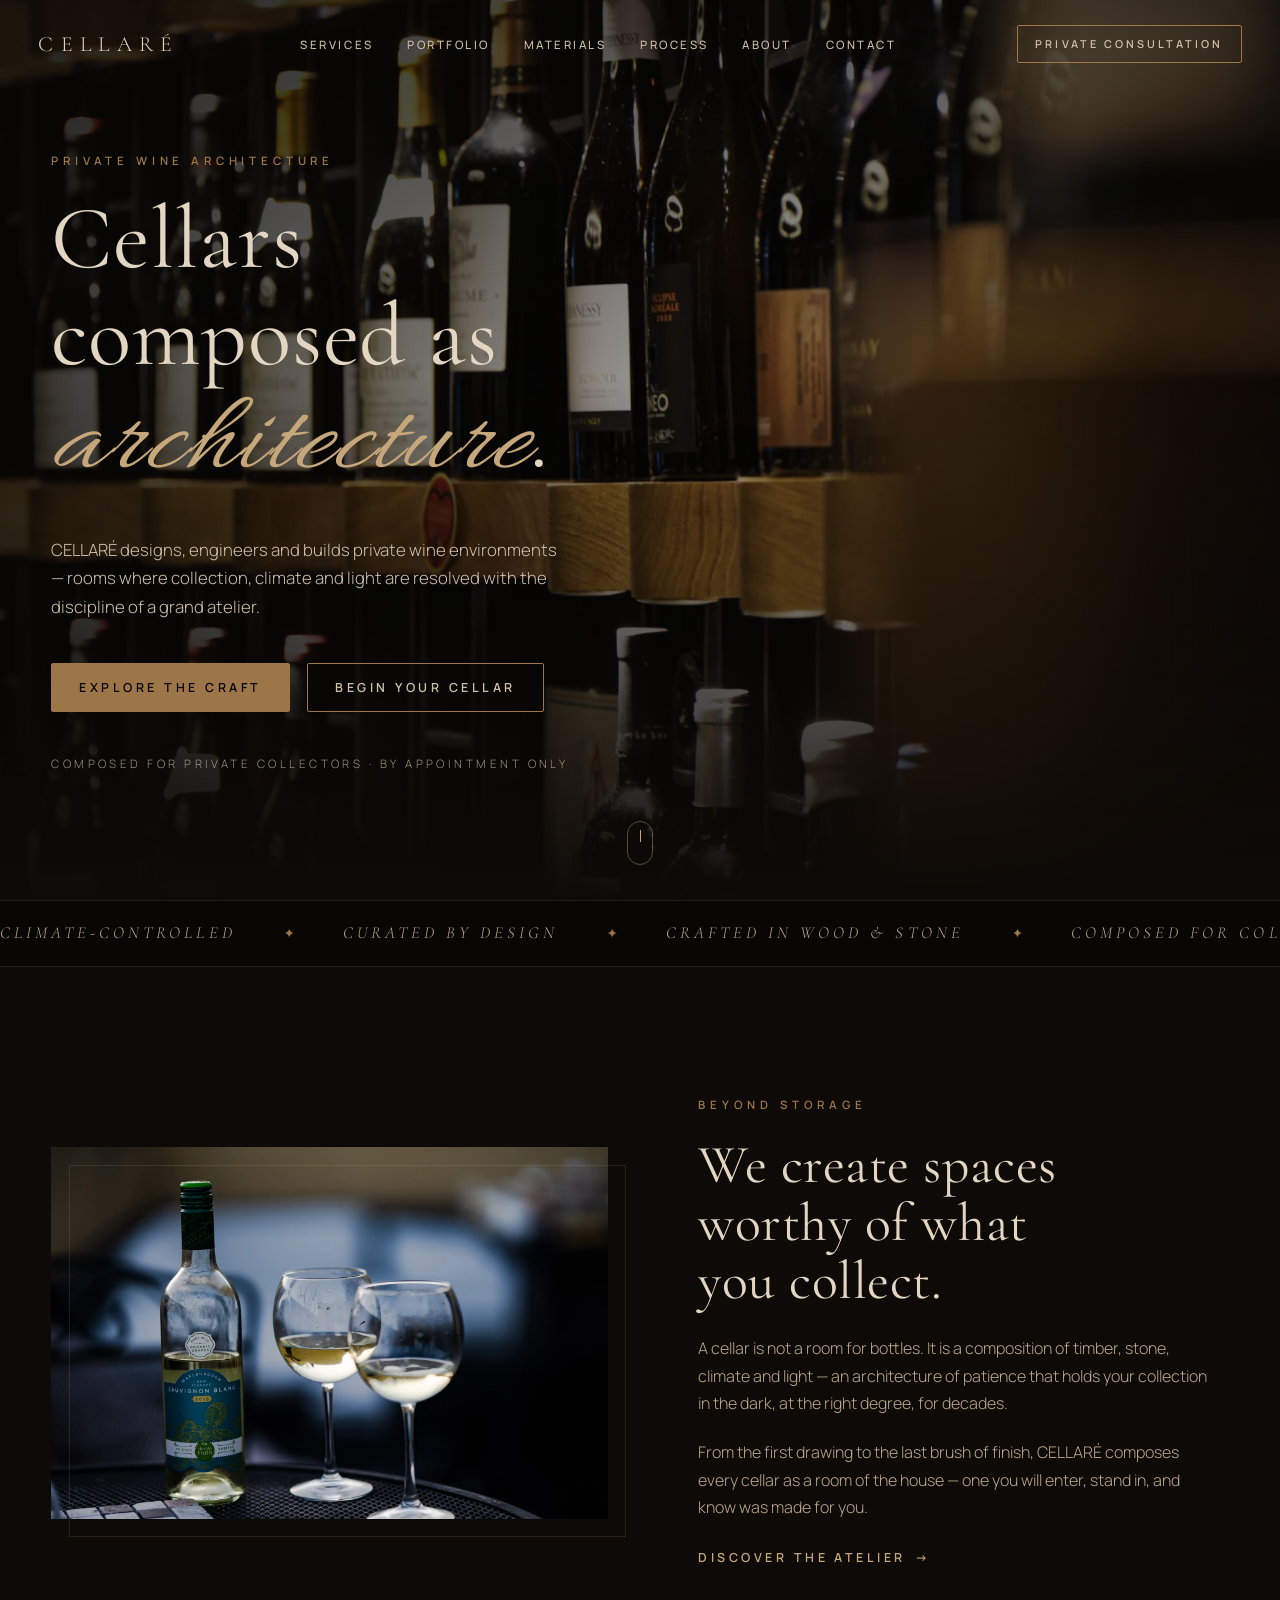
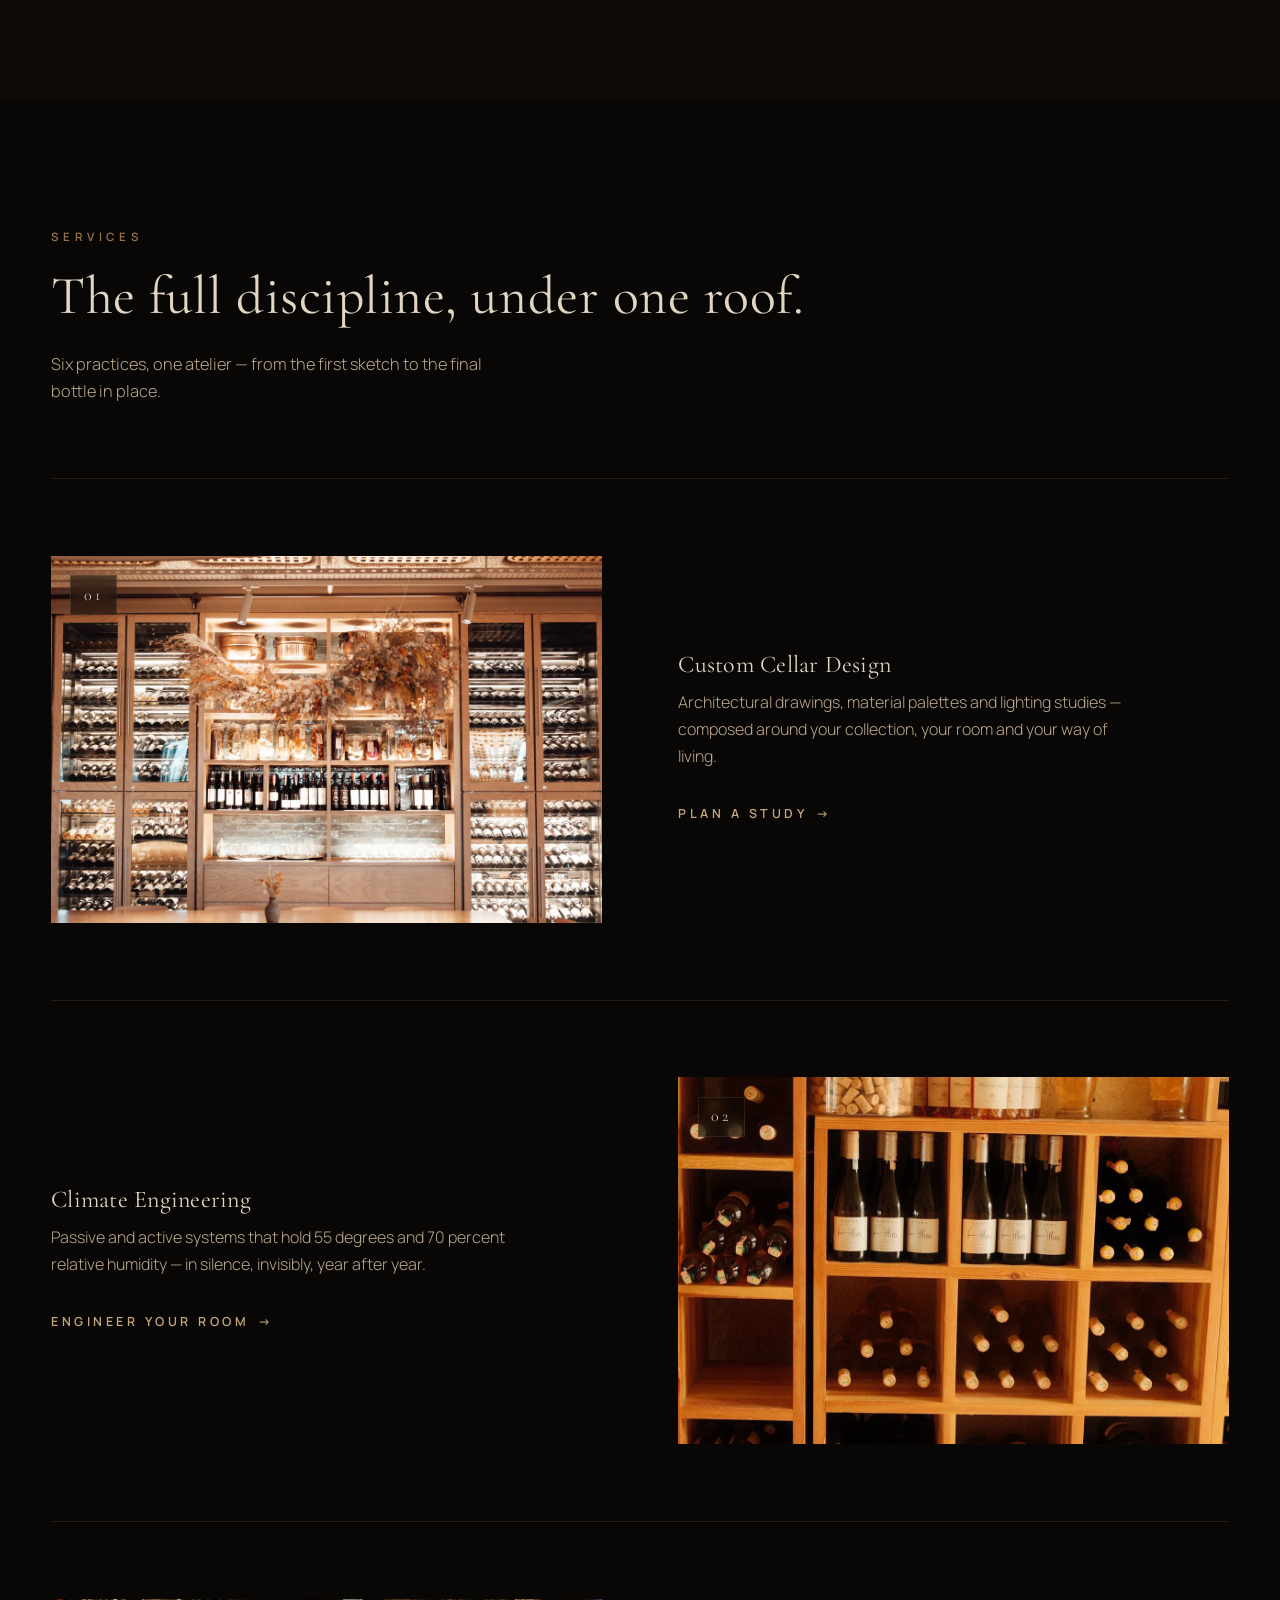
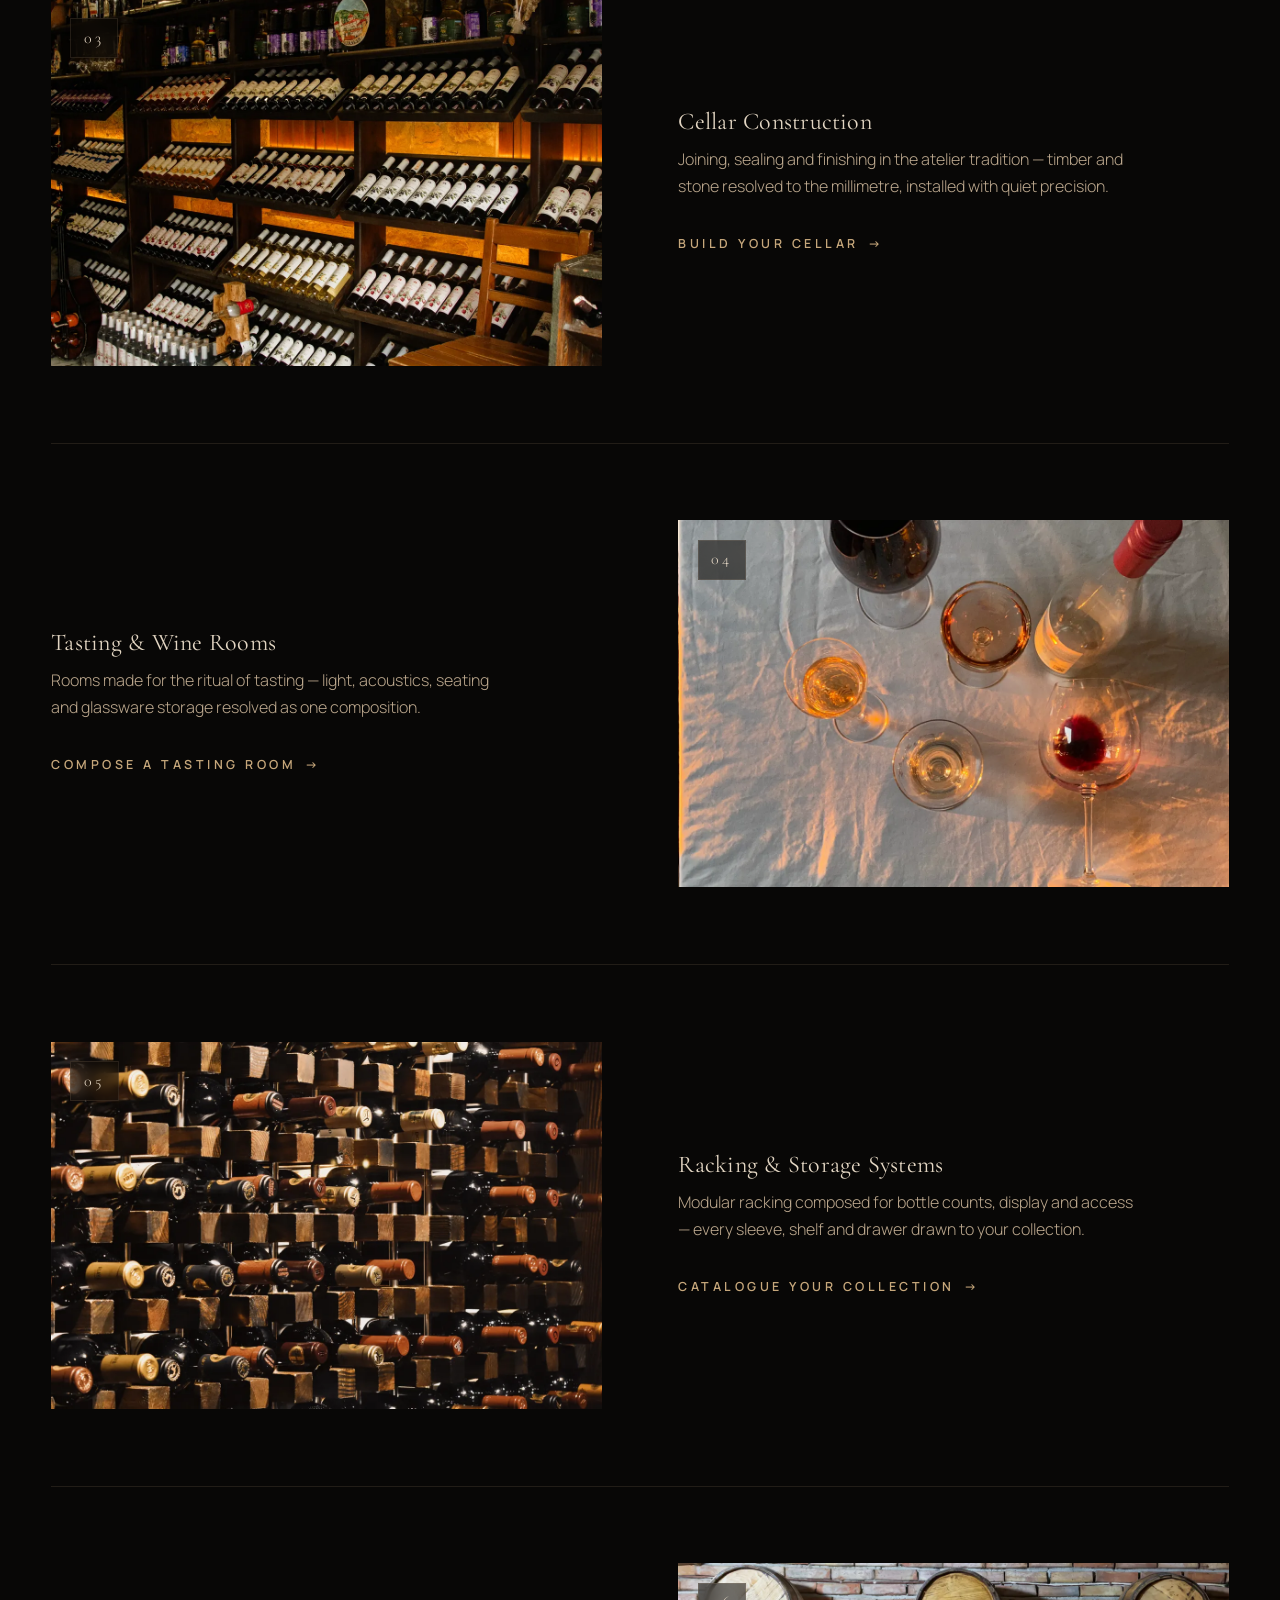
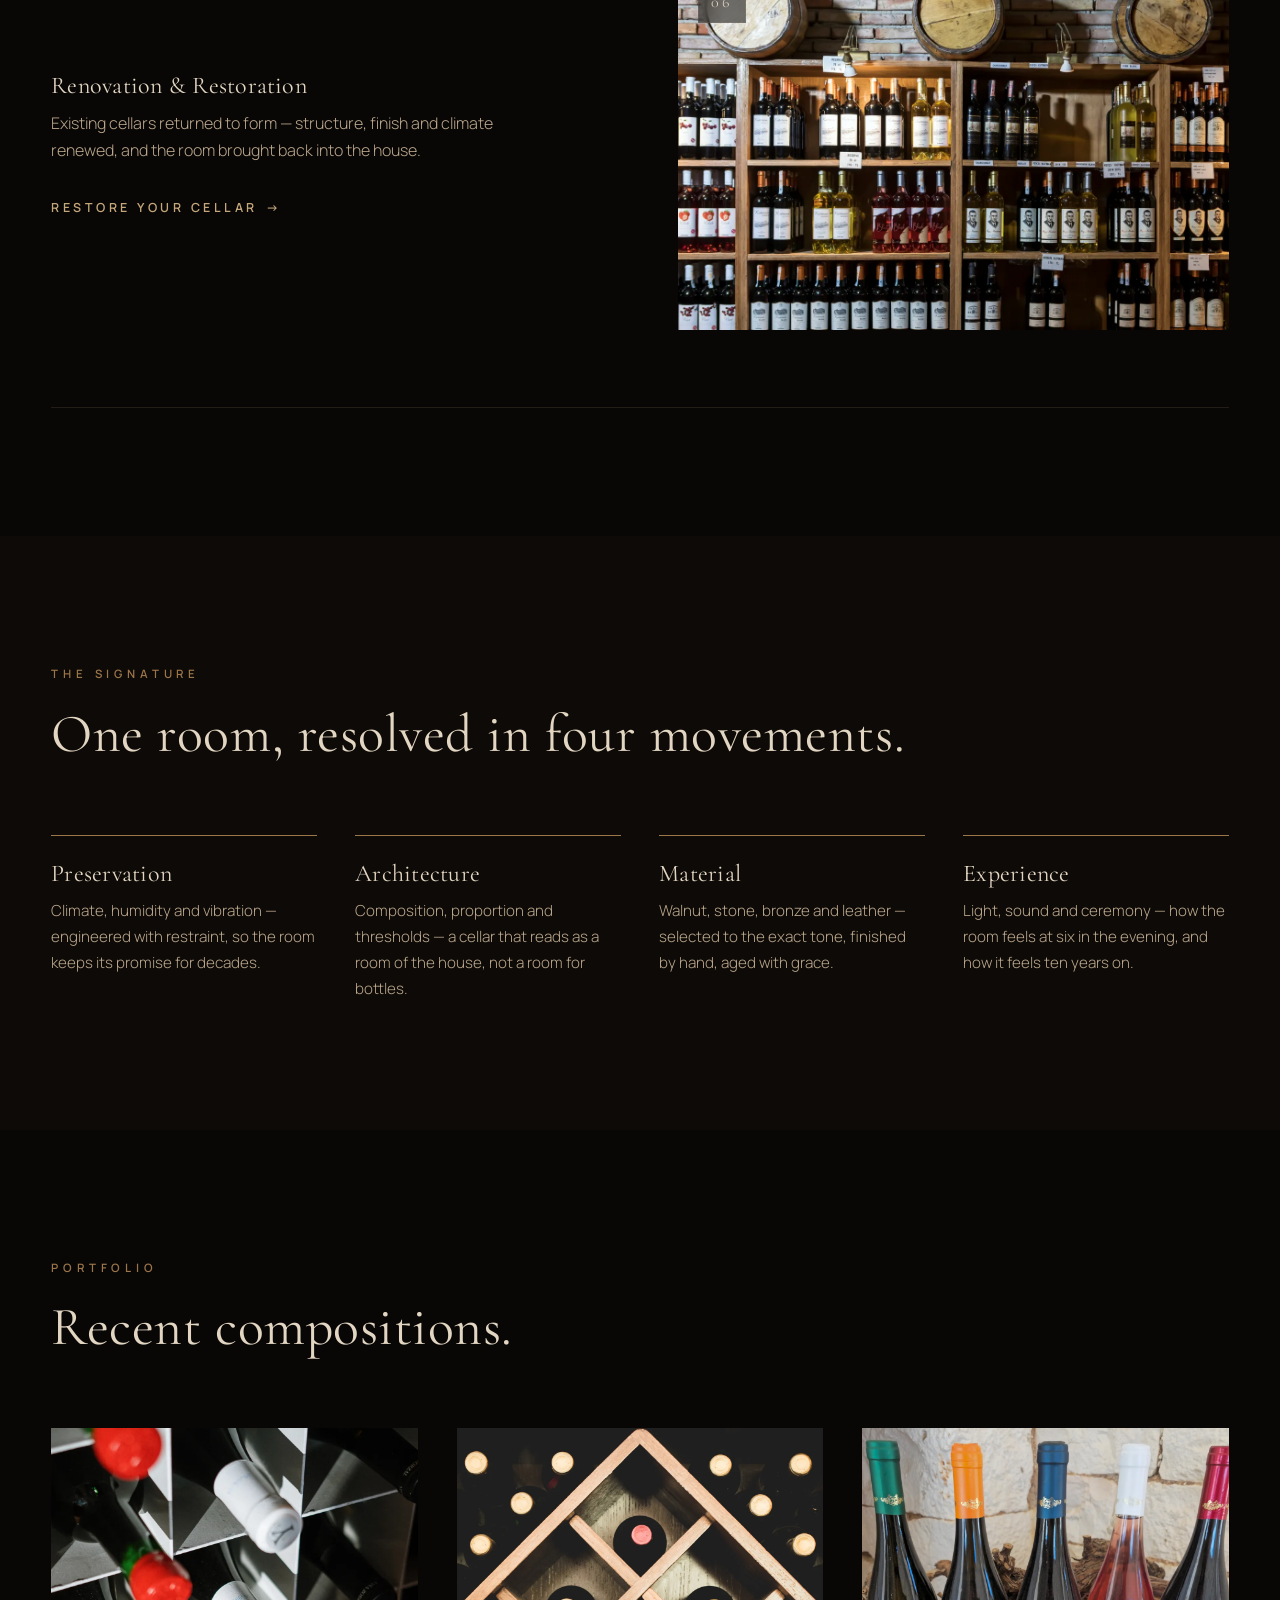
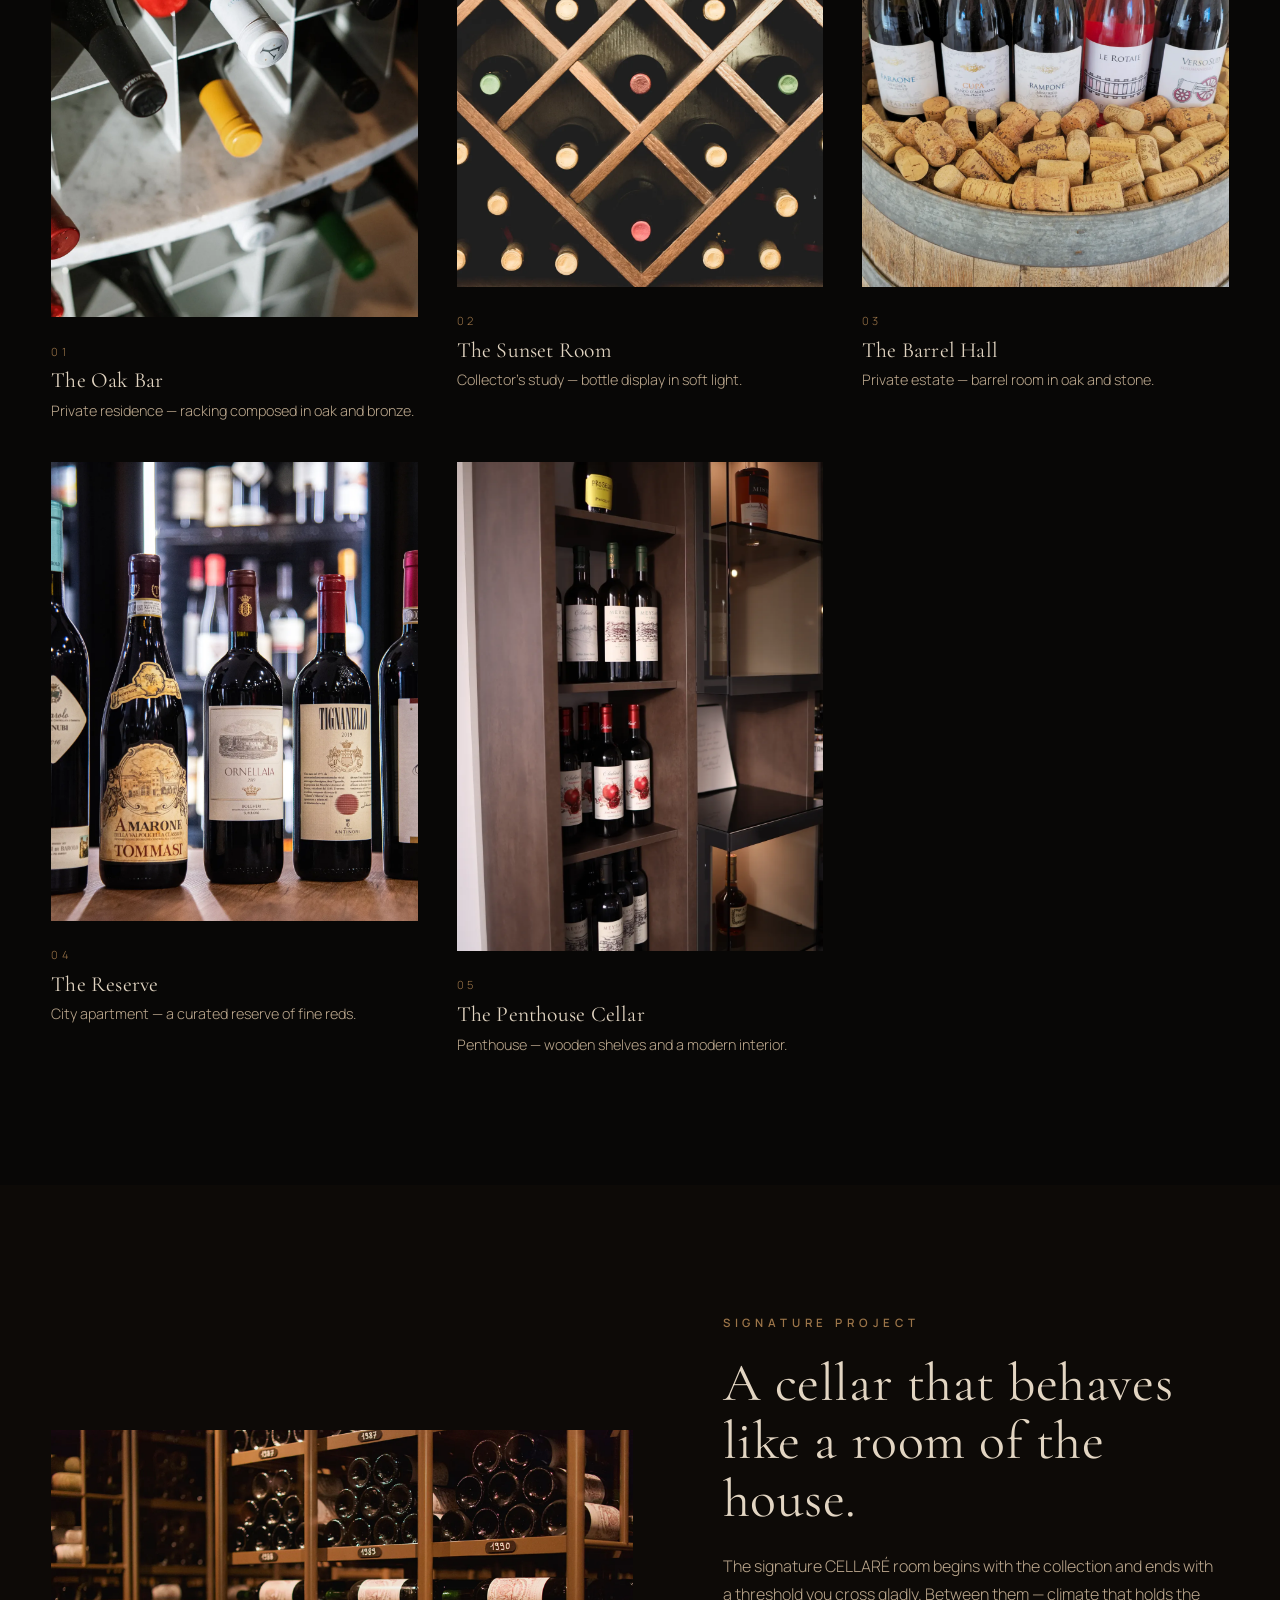
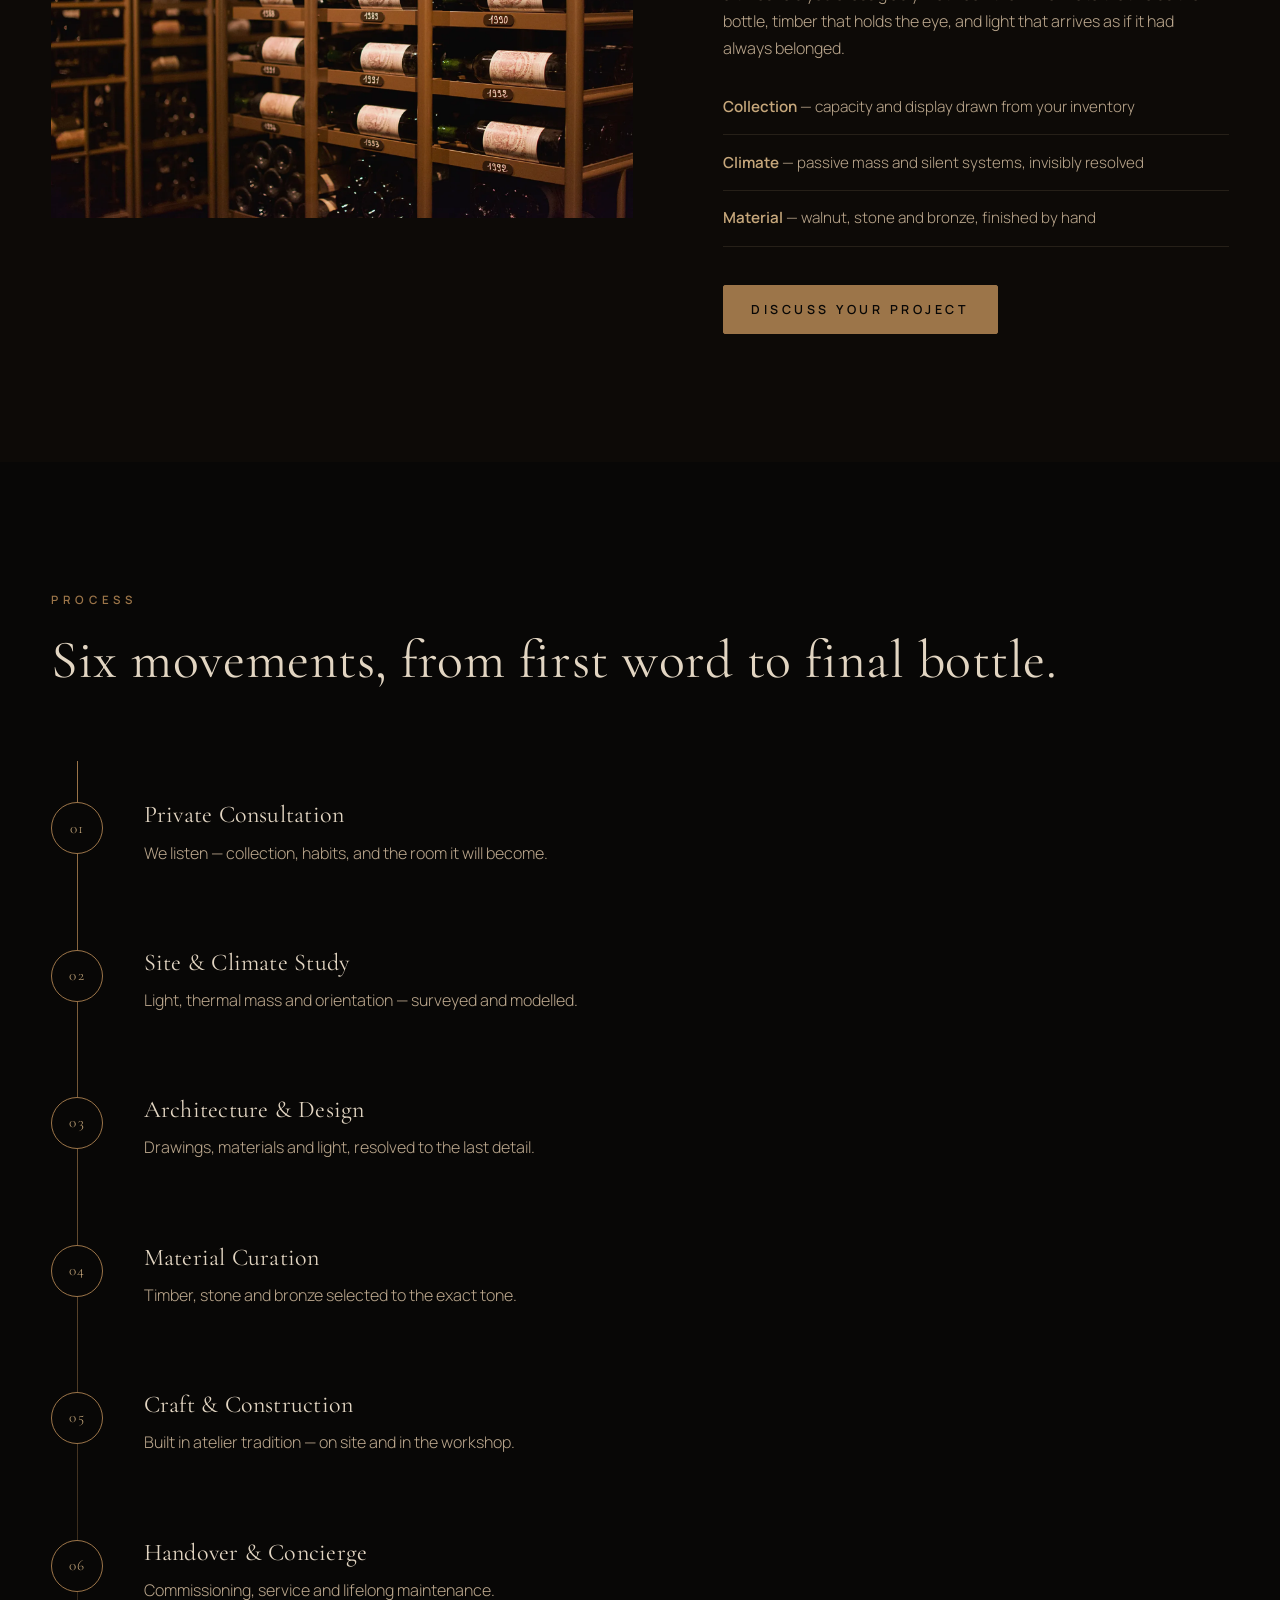
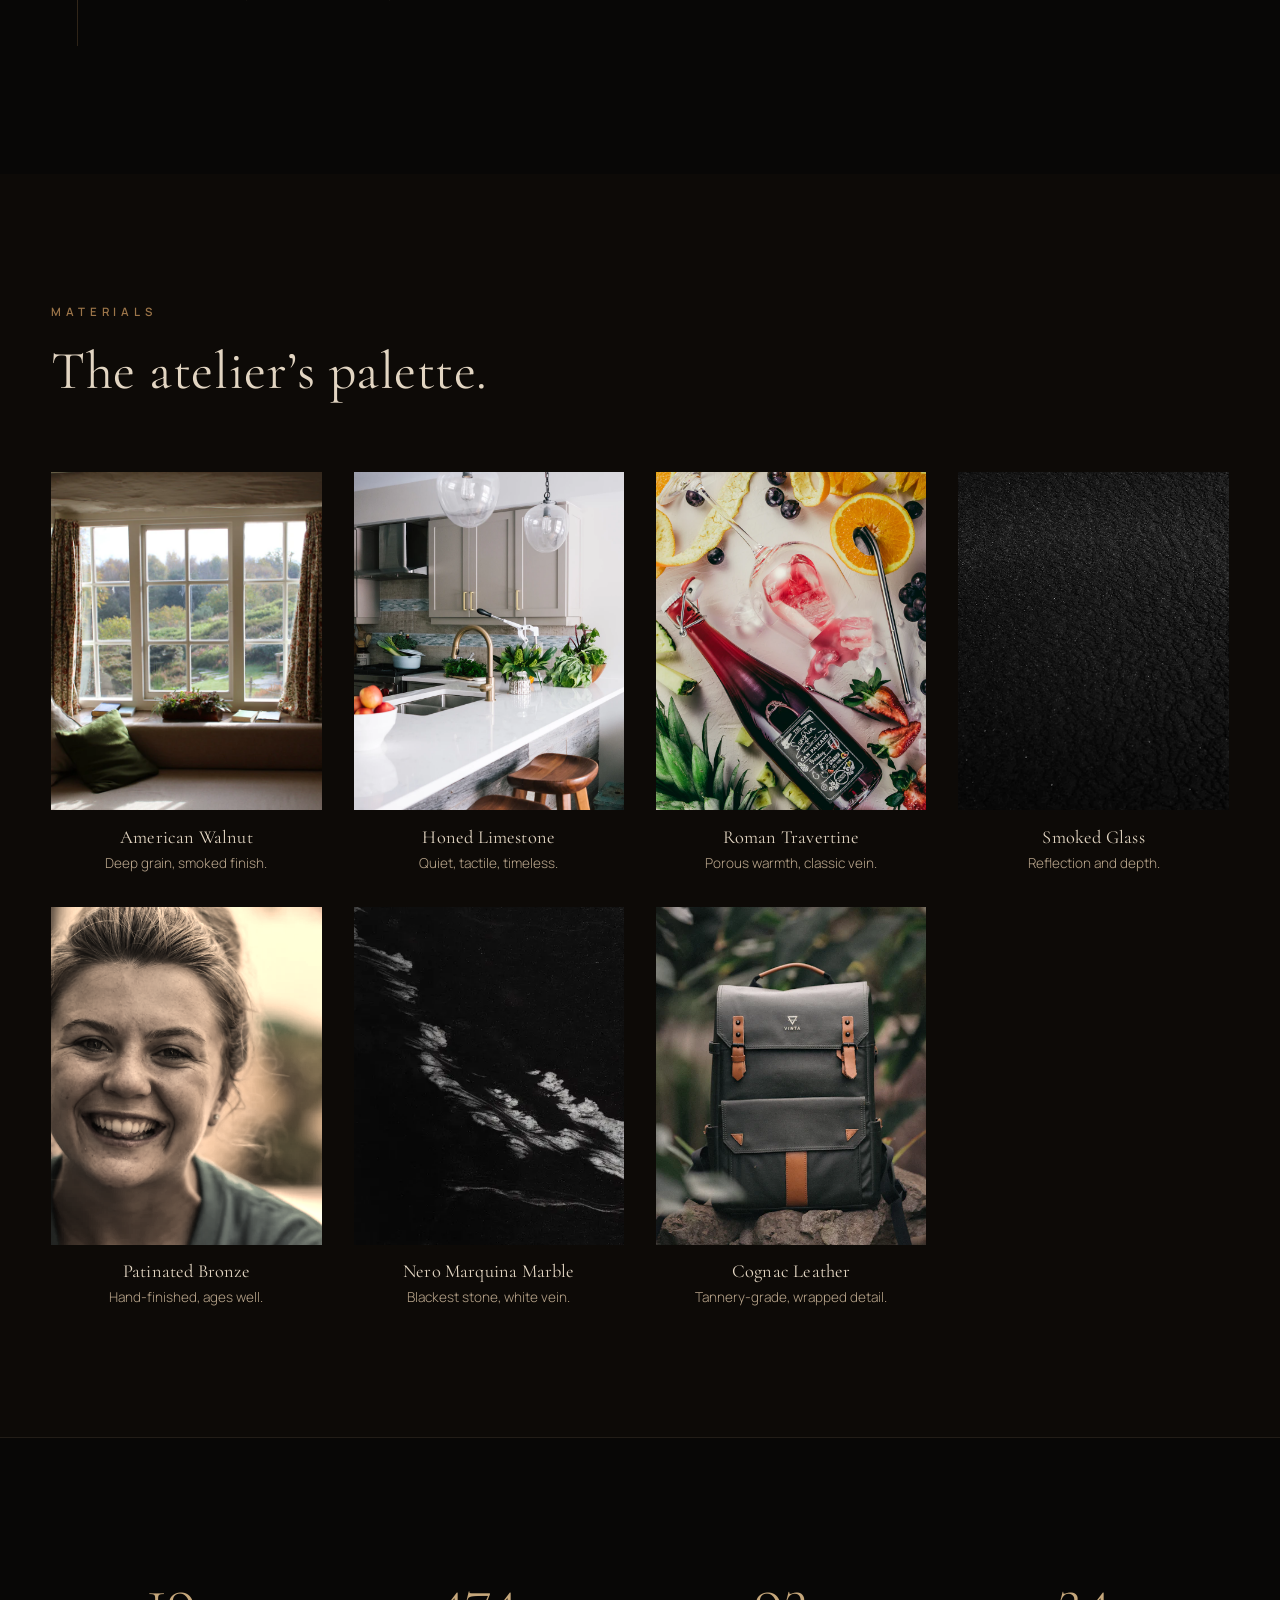
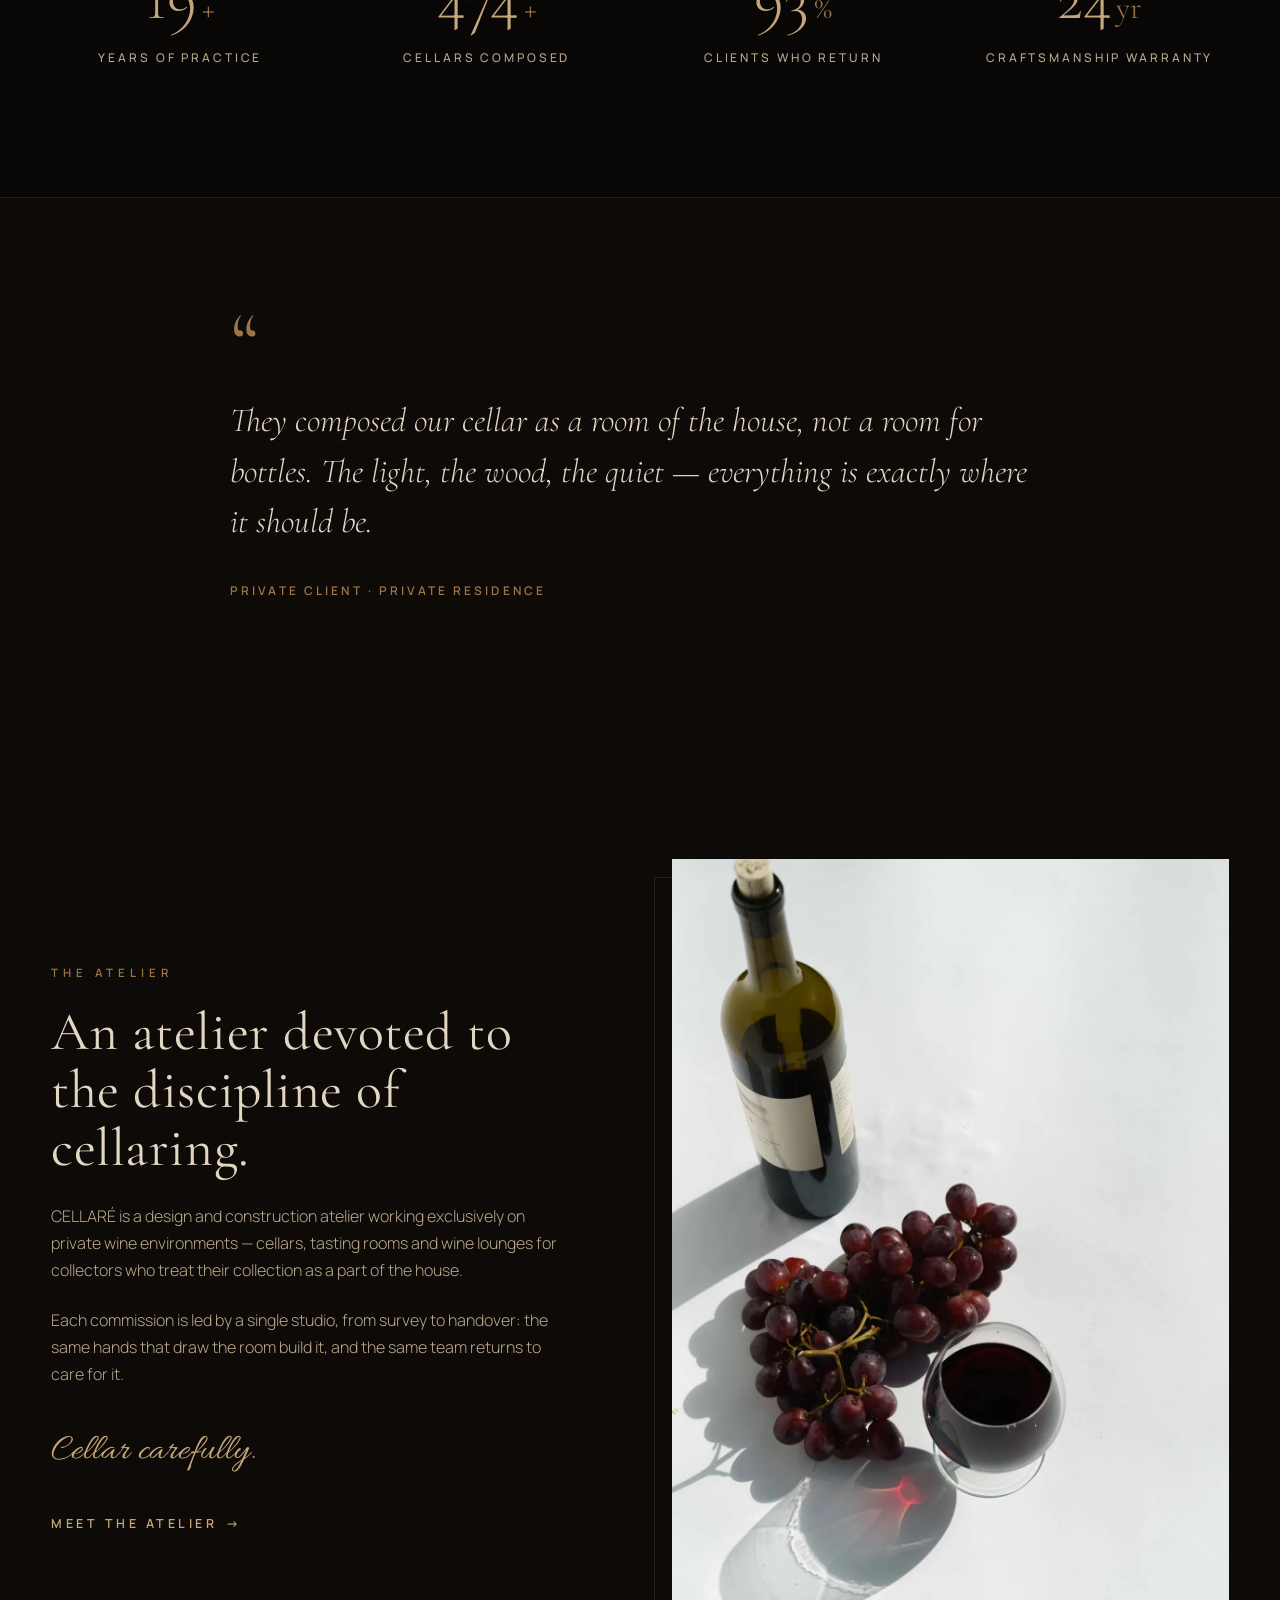
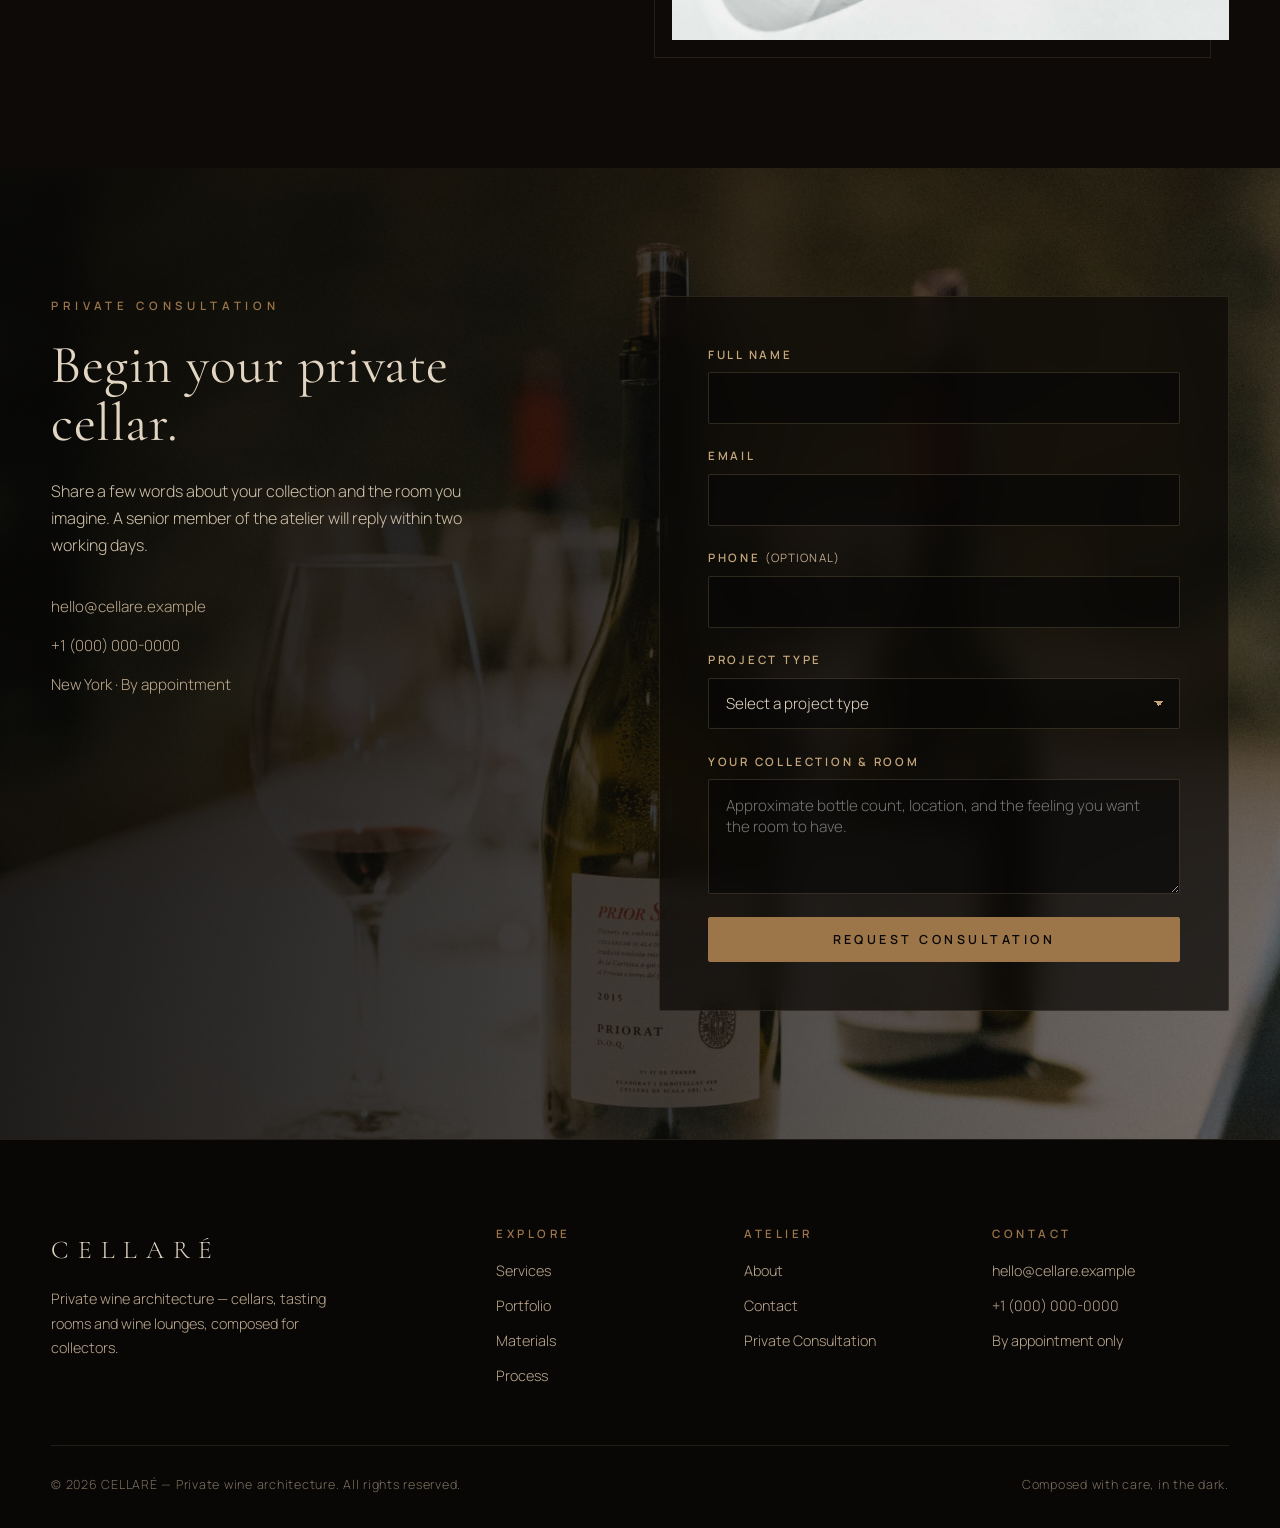
==== index.html @ 288fbaf0 "Replace imagery with red wine themed photos - glasses, bottles, cellars, wooden racks" ====
<!DOCTYPE html>
<html lang="en">
<head>
  <meta charset="UTF-8">
  <meta name="viewport" content="width=device-width, initial-scale=1.0">
  <title>CELLARÉ — Private Wine Cellar Architecture</title>
  <meta name="description" content="CELLARÉ designs, engineers and builds private wine cellars, tasting rooms and wine lounges — rooms composed with the discipline of a grand atelier.">
  <meta name="robots" content="index, follow">
  <meta name="theme-color" content="#0D0A07">
  <link rel="icon" type="image/svg+xml" href="assets/img/favicon.svg">
  <link rel="canonical" href="https://cellare.example/">

  <meta property="og:type" content="website">
  <meta property="og:site_name" content="CELLARÉ">
  <meta property="og:title" content="CELLARÉ — Private Wine Cellar Architecture">
  <meta property="og:description" content="Private wine cellars, tasting rooms and wine lounges — composed with the discipline of a grand atelier.">
  <meta property="og:url" content="https://cellare.example/">
  <meta property="og:image" content="https://cellare.example/assets/img/hero.webp">
  <meta property="og:image:width" content="1920">
  <meta property="og:image:height" content="1080">
  <meta name="twitter:card" content="summary_large_image">

  <link rel="preconnect" href="https://fonts.googleapis.com">
  <link rel="preconnect" href="https://fonts.gstatic.com" crossorigin>
  <link rel="preload" as="image" href="assets/img/hero.webp" fetchpriority="high">
  <link href="https://fonts.googleapis.com/css2?family=Cormorant+Garamond:ital,wght@0,300;0,400;0,500;0,600;1,300;1,400;1,500&family=Allura&family=Manrope:wght@300;400;500;600;700&display=swap" rel="stylesheet">
  <link rel="stylesheet" href="css/styles.css">

  <script type="application/ld+json">
  {
    "@context": "https://schema.org",
    "@type": "Organization",
    "name": "CELLARÉ",
    "description": "Private wine cellar architecture and construction atelier.",
    "url": "https://cellare.example/",
    "email": "hello@cellare.example",
    "telephone": "+1 (000) 000-0000",
    "address": {
      "@type": "PostalAddress",
      "addressLocality": "New York",
      "addressCountry": "US"
    }
  }
  </script>
</head>
<body>

  <header class="site-header" id="top">
    <nav class="nav" aria-label="Primary">
      <div class="nav__inner">
        <a class="nav__brand" href="#top" aria-label="CELLARÉ — home">
          <span class="nav__brand-mark">CELLARÉ</span>
        </a>
        <ul class="nav__links">
          <li><a href="#services">Services</a></li>
          <li><a href="#portfolio">Portfolio</a></li>
          <li><a href="#materials">Materials</a></li>
          <li><a href="#process">Process</a></li>
          <li><a href="#about">About</a></li>
          <li><a href="#contact">Contact</a></li>
        </ul>
        <a class="btn btn--ghost btn--nav" href="#contact">Private Consultation</a>
        <button class="nav__toggle" type="button" aria-expanded="false" aria-controls="nav-menu" aria-label="Open menu">
          <span></span><span></span>
        </button>
      </div>
      <div class="nav__menu" id="nav-menu">
        <ul class="nav__menu-links">
          <li><a href="#services">Services</a></li>
          <li><a href="#portfolio">Portfolio</a></li>
          <li><a href="#materials">Materials</a></li>
          <li><a href="#process">Process</a></li>
          <li><a href="#about">About</a></li>
          <li><a href="#contact">Contact</a></li>
        </ul>
        <a class="btn btn--ghost" href="#contact">Private Consultation</a>
      </div>
    </nav>
  </header>

  <main>

    <section class="hero" id="home">
      <div class="hero__media" aria-hidden="true">
        <img src="assets/img/hero.webp" alt="A luxurious wine cellar with elegant wooden shelving and rows of wine bottles" width="1920" height="1080" fetchpriority="high">
      </div>
      <div class="hero__shade" aria-hidden="true"></div>
      <div class="hero__content">
        <p class="eyebrow hero__eyebrow">Private wine architecture</p>
        <h1 class="hero__title">Cellars composed as <em>architecture</em>.</h1>
        <p class="hero__lede">CELLARÉ designs, engineers and builds private wine environments — rooms where collection, climate and light are resolved with the discipline of a grand atelier.</p>
        <div class="hero__actions">
          <a class="btn btn--primary" href="#services">Explore the Craft</a>
          <a class="btn btn--ghost" href="#contact">Begin Your Cellar</a>
        </div>
        <p class="hero__note">Composed for private collectors · By appointment only</p>
      </div>
      <a class="hero__scroll" href="#intro" aria-label="Scroll to introduction">
        <span class="hero__scroll-line"></span>
      </a>
    </section>

    <div class="marquee" aria-hidden="true">
      <div class="marquee__track">
        <span>Climate-controlled</span><i>✦</i>
        <span>Curated by design</span><i>✦</i>
        <span>Crafted in wood &amp; stone</span><i>✦</i>
        <span>Composed for collectors</span><i>✦</i>
        <span>Climate-controlled</span><i>✦</i>
        <span>Curated by design</span><i>✦</i>
        <span>Crafted in wood &amp; stone</span><i>✦</i>
        <span>Composed for collectors</span><i>✦</i>
      </div>
    </div>

    <section class="intro section" id="intro">
      <div class="container container--wide">
        <div class="intro__grid">
          <div class="intro__media reveal">
            <img src="assets/img/intro.webp" alt="Red wine poured elegantly into a glass, the bottle beside it in soft light" width="1800" height="1200" loading="lazy">
          </div>
          <div class="intro__body">
            <p class="eyebrow">Beyond storage</p>
            <h2 class="h2">We create spaces worthy of what you collect.</h2>
            <p class="intro__copy">A cellar is not a room for bottles. It is a composition of timber, stone, climate and light — an architecture of patience that holds your collection in the dark, at the right degree, for decades.</p>
            <p class="intro__copy">From the first drawing to the last brush of finish, CELLARÉ composes every cellar as a room of the house — one you will enter, stand in, and know was made for you.</p>
            <a class="link-arrow" href="#services">Discover the atelier <span aria-hidden="true">→</span></a>
          </div>
        </div>
      </div>
    </section>

    <section class="services section" id="services">
      <div class="container">
        <header class="section-head reveal">
          <p class="eyebrow">Services</p>
          <h2 class="h2">The full discipline, under one roof.</h2>
          <p class="section-head__sub">Six practices, one atelier — from the first sketch to the final bottle in place.</p>
        </header>

        <article class="svc reveal">
          <div class="svc__media">
            <img src="assets/img/srv-01.webp" alt="A modern enoteca wine room with bottles displayed in warm light" width="1200" height="800" loading="lazy">
            <span class="svc__num">01</span>
          </div>
          <div class="svc__body">
            <h3 class="h3">Custom Cellar Design</h3>
            <p>Architectural drawings, material palettes and lighting studies — composed around your collection, your room and your way of living.</p>
            <a class="link-arrow" href="#contact">Plan a study <span aria-hidden="true">→</span></a>
          </div>
        </article>

        <article class="svc svc--rev reveal">
          <div class="svc__media">
            <img src="assets/img/srv-02.webp" alt="Wine bottles stored in a wooden rack with warm tones" width="1200" height="800" loading="lazy">
            <span class="svc__num">02</span>
          </div>
          <div class="svc__body">
            <h3 class="h3">Climate Engineering</h3>
            <p>Passive and active systems that hold 55 degrees and 70 percent relative humidity — in silence, invisibly, year after year.</p>
            <a class="link-arrow" href="#contact">Engineer your room <span aria-hidden="true">→</span></a>
          </div>
        </article>

        <article class="svc reveal">
          <div class="svc__media">
            <img src="assets/img/srv-03.webp" alt="A rustic cellar with rows of wine bottles on wooden shelves" width="1200" height="800" loading="lazy">
            <span class="svc__num">03</span>
          </div>
          <div class="svc__body">
            <h3 class="h3">Cellar Construction</h3>
            <p>Joining, sealing and finishing in the atelier tradition — timber and stone resolved to the millimetre, installed with quiet precision.</p>
            <a class="link-arrow" href="#contact">Build your cellar <span aria-hidden="true">→</span></a>
          </div>
        </article>

        <article class="svc svc--rev reveal">
          <div class="svc__media">
            <img src="assets/img/srv-04.webp" alt="Wine glasses arranged on linen in soft, shadowed light" width="1200" height="800" loading="lazy">
            <span class="svc__num">04</span>
          </div>
          <div class="svc__body">
            <h3 class="h3">Tasting &amp; Wine Rooms</h3>
            <p>Rooms made for the ritual of tasting — light, acoustics, seating and glassware storage resolved as one composition.</p>
            <a class="link-arrow" href="#contact">Compose a tasting room <span aria-hidden="true">→</span></a>
          </div>
        </article>

        <article class="svc reveal">
          <div class="svc__media">
            <img src="assets/img/srv-05.webp" alt="Wine bottles displayed vertically on dark wooden racks" width="1200" height="800" loading="lazy">
            <span class="svc__num">05</span>
          </div>
          <div class="svc__body">
            <h3 class="h3">Racking &amp; Storage Systems</h3>
            <p>Modular racking composed for bottle counts, display and access — every sleeve, shelf and drawer drawn to your collection.</p>
            <a class="link-arrow" href="#contact">Catalogue your collection <span aria-hidden="true">→</span></a>
          </div>
        </article>

        <article class="svc svc--rev reveal">
          <div class="svc__media">
            <img src="assets/img/srv-06.webp" alt="A rustic cellar with wine bottles, brick walls and wooden barrels" width="1200" height="800" loading="lazy">
            <span class="svc__num">06</span>
          </div>
          <div class="svc__body">
            <h3 class="h3">Renovation &amp; Restoration</h3>
            <p>Existing cellars returned to form — structure, finish and climate renewed, and the room brought back into the house.</p>
            <a class="link-arrow" href="#contact">Restore your cellar <span aria-hidden="true">→</span></a>
          </div>
        </article>
      </div>
    </section>

    <section class="signature section">
      <div class="container">
        <header class="section-head reveal">
          <p class="eyebrow">The Signature</p>
          <h2 class="h2">One room, resolved in four movements.</h2>
        </header>
        <div class="signature__grid">
          <div class="sig reveal">
            <h3 class="h3">Preservation</h3>
            <p>Climate, humidity and vibration — engineered with restraint, so the room keeps its promise for decades.</p>
          </div>
          <div class="sig reveal">
            <h3 class="h3">Architecture</h3>
            <p>Composition, proportion and thresholds — a cellar that reads as a room of the house, not a room for bottles.</p>
          </div>
          <div class="sig reveal">
            <h3 class="h3">Material</h3>
            <p>Walnut, stone, bronze and leather — selected to the exact tone, finished by hand, aged with grace.</p>
          </div>
          <div class="sig reveal">
            <h3 class="h3">Experience</h3>
            <p>Light, sound and ceremony — how the room feels at six in the evening, and how it feels ten years on.</p>
          </div>
        </div>
      </div>
    </section>

    <section class="portfolio section" id="portfolio">
      <div class="container container--wide">
        <header class="section-head reveal">
          <p class="eyebrow">Portfolio</p>
          <h2 class="h2">Recent compositions.</h2>
        </header>
        <div class="portfolio__grid">
          <figure class="prj prj--tall reveal">
            <div class="prj__media">
              <img src="assets/img/prj-01.webp" alt="Wine bottles in a geometric wooden rack, close up" width="1200" height="1500" loading="lazy">
            </div>
            <figcaption>
              <span class="prj__num">01</span>
              <h3 class="h3">The Oak Bar</h3>
              <p>Private residence — racking composed in oak and bronze.</p>
            </figcaption>
          </figure>
          <figure class="prj reveal">
            <div class="prj__media">
              <img src="assets/img/prj-02.webp" alt="An elegant wine bottle rack with assorted bottles" width="1200" height="1500" loading="lazy">
            </div>
            <figcaption>
              <span class="prj__num">02</span>
              <h3 class="h3">The Sunset Room</h3>
              <p>Collector&rsquo;s study — bottle display in soft light.</p>
            </figcaption>
          </figure>
          <figure class="prj reveal">
            <div class="prj__media">
              <img src="assets/img/prj-03.webp" alt="Wine bottles and corks resting on a barrel against a stone wall" width="1200" height="1500" loading="lazy">
            </div>
            <figcaption>
              <span class="prj__num">03</span>
              <h3 class="h3">The Barrel Hall</h3>
              <p>Private estate — barrel room in oak and stone.</p>
            </figcaption>
          </figure>
          <figure class="prj reveal">
            <div class="prj__media">
              <img src="assets/img/prj-04.webp" alt="A premium selection of red wines displayed in an elegant setting" width="1200" height="1500" loading="lazy">
            </div>
            <figcaption>
              <span class="prj__num">04</span>
              <h3 class="h3">The Reserve</h3>
              <p>City apartment — a curated reserve of fine reds.</p>
            </figcaption>
          </figure>
          <figure class="prj prj--tall reveal">
            <div class="prj__media">
              <img src="assets/img/prj-05.webp" alt="Red and white wine bottles arranged on wooden shelves in a modern interior" width="1200" height="1500" loading="lazy">
            </div>
            <figcaption>
              <span class="prj__num">05</span>
              <h3 class="h3">The Penthouse Cellar</h3>
              <p>Penthouse — wooden shelves and a modern interior.</p>
            </figcaption>
          </figure>
        </div>
      </div>
    </section>

    <section class="feature section">
      <div class="container container--wide">
        <div class="feature__grid">
          <div class="feature__media reveal">
            <img src="assets/img/feature.webp" alt="Vintage wine bottles displayed in a dimly lit cellar" width="1800" height="1200" loading="lazy">
          </div>
          <div class="feature__body">
            <p class="eyebrow">Signature project</p>
            <h2 class="h2">A cellar that behaves like a room of the house.</h2>
            <p class="feature__copy">The signature CELLARÉ room begins with the collection and ends with a threshold you cross gladly. Between them — climate that holds the bottle, timber that holds the eye, and light that arrives as if it had always belonged.</p>
            <ul class="feature__list">
              <li><span>Collection</span> — capacity and display drawn from your inventory</li>
              <li><span>Climate</span> — passive mass and silent systems, invisibly resolved</li>
              <li><span>Material</span> — walnut, stone and bronze, finished by hand</li>
            </ul>
            <a class="btn btn--primary" href="#contact">Discuss your project</a>
          </div>
        </div>
      </div>
    </section>

    <section class="process section" id="process">
      <div class="container">
        <header class="section-head reveal">
          <p class="eyebrow">Process</p>
          <h2 class="h2">Six movements, from first word to final bottle.</h2>
        </header>
        <ol class="process__list">
          <li class="proc reveal">
            <span class="proc__num">01</span>
            <div class="proc__body">
              <h3 class="h3">Private Consultation</h3>
              <p>We listen — collection, habits, and the room it will become.</p>
            </div>
          </li>
          <li class="proc reveal">
            <span class="proc__num">02</span>
            <div class="proc__body">
              <h3 class="h3">Site &amp; Climate Study</h3>
              <p>Light, thermal mass and orientation — surveyed and modelled.</p>
            </div>
          </li>
          <li class="proc reveal">
            <span class="proc__num">03</span>
            <div class="proc__body">
              <h3 class="h3">Architecture &amp; Design</h3>
              <p>Drawings, materials and light, resolved to the last detail.</p>
            </div>
          </li>
          <li class="proc reveal">
            <span class="proc__num">04</span>
            <div class="proc__body">
              <h3 class="h3">Material Curation</h3>
              <p>Timber, stone and bronze selected to the exact tone.</p>
            </div>
          </li>
          <li class="proc reveal">
            <span class="proc__num">05</span>
            <div class="proc__body">
              <h3 class="h3">Craft &amp; Construction</h3>
              <p>Built in atelier tradition — on site and in the workshop.</p>
            </div>
          </li>
          <li class="proc reveal">
            <span class="proc__num">06</span>
            <div class="proc__body">
              <h3 class="h3">Handover &amp; Concierge</h3>
              <p>Commissioning, service and lifelong maintenance.</p>
            </div>
          </li>
        </ol>
      </div>
    </section>

    <section class="materials section" id="materials">
      <div class="container container--wide">
        <header class="section-head reveal">
          <p class="eyebrow">Materials</p>
          <h2 class="h2">The atelier&rsquo;s palette.</h2>
        </header>
        <div class="materials__grid">
          <figure class="mat reveal">
            <div class="mat__media">
              <img src="assets/img/mat-walnut.webp" alt="Smoked American walnut with deep grain" width="900" height="750" loading="lazy">
            </div>
            <figcaption>
              <h3 class="h3">American Walnut</h3>
              <p>Deep grain, smoked finish.</p>
            </figcaption>
          </figure>
          <figure class="mat reveal">
            <div class="mat__media">
              <img src="assets/img/mat-limestone.webp" alt="Honed limestone surface in warm neutral tones" width="900" height="1350" loading="lazy">
            </div>
            <figcaption>
              <h3 class="h3">Honed Limestone</h3>
              <p>Quiet, tactile, timeless.</p>
            </figcaption>
          </figure>
          <figure class="mat reveal">
            <div class="mat__media">
              <img src="assets/img/mat-travertine.webp" alt="Roman travertine with its classic porous vein" width="900" height="1350" loading="lazy">
            </div>
            <figcaption>
              <h3 class="h3">Roman Travertine</h3>
              <p>Porous warmth, classic vein.</p>
            </figcaption>
          </figure>
          <figure class="mat reveal">
            <div class="mat__media">
              <img src="assets/img/mat-glass.webp" alt="Smoked glass with a quiet reflective depth" width="900" height="600" loading="lazy">
            </div>
            <figcaption>
              <h3 class="h3">Smoked Glass</h3>
              <p>Reflection and depth.</p>
            </figcaption>
          </figure>
          <figure class="mat reveal">
            <div class="mat__media mat__media--bronze">
              <img src="assets/img/mat-bronze.webp" alt="Patinated bronze with a brushed warm surface" width="900" height="596" loading="lazy">
            </div>
            <figcaption>
              <h3 class="h3">Patinated Bronze</h3>
              <p>Hand-finished, ages well.</p>
            </figcaption>
          </figure>
          <figure class="mat reveal">
            <div class="mat__media">
              <img src="assets/img/mat-marble.webp" alt="Nero Marquina marble, black stone with white veining" width="900" height="600" loading="lazy">
            </div>
            <figcaption>
              <h3 class="h3">Nero Marquina Marble</h3>
              <p>Blackest stone, white vein.</p>
            </figcaption>
          </figure>
          <figure class="mat reveal">
            <div class="mat__media">
              <img src="assets/img/mat-leather.webp" alt="Cognac leather with a fine, supple surface" width="900" height="600" loading="lazy">
            </div>
            <figcaption>
              <h3 class="h3">Cognac Leather</h3>
              <p>Tannery-grade, wrapped detail.</p>
            </figcaption>
          </figure>
        </div>
      </div>
    </section>

    <section class="numbers section">
      <div class="container">
        <!-- EDIT: replace the four figures below with verified numbers -->
        <div class="numbers__grid">
          <div class="num reveal">
            <span class="num__value" data-count="20">0</span><span class="num__suffix">+</span>
            <p>Years of practice</p>
          </div>
          <div class="num reveal">
            <span class="num__value" data-count="500">0</span><span class="num__suffix">+</span>
            <p>Cellars composed</p>
          </div>
          <div class="num reveal">
            <span class="num__value" data-count="98">0</span><span class="num__suffix">%</span>
            <p>Clients who return</p>
          </div>
          <div class="num reveal">
            <span class="num__value" data-count="25">0</span><span class="num__suffix">yr</span>
            <p>Craftsmanship warranty</p>
          </div>
        </div>
      </div>
    </section>

    <section class="quote section">
      <div class="container container--narrow">
        <blockquote class="reveal">
          <p class="quote__mark" aria-hidden="true">&ldquo;</p>
          <p class="quote__text">They composed our cellar as a room of the house, not a room for bottles. The light, the wood, the quiet — everything is exactly where it should be.</p>
          <!-- EDIT: replace with the client's name -->
          <cite>Private client · Private residence</cite>
        </blockquote>
      </div>
    </section>

    <section class="about section" id="about">
      <div class="container container--wide">
        <div class="about__grid">
          <div class="about__body">
            <p class="eyebrow">The Atelier</p>
            <h2 class="h2">An atelier devoted to the discipline of cellaring.</h2>
            <p class="about__copy">CELLARÉ is a design and construction atelier working exclusively on private wine environments — cellars, tasting rooms and wine lounges for collectors who treat their collection as a part of the house.</p>
            <p class="about__copy">Each commission is led by a single studio, from survey to handover: the same hands that draw the room build it, and the same team returns to care for it.</p>
            <p class="about__sign">Cellar carefully.</p>
            <a class="link-arrow" href="#contact">Meet the atelier <span aria-hidden="true">→</span></a>
          </div>
          <div class="about__media reveal">
            <img src="assets/img/about.webp" alt="Elegant glasses of red wine close up in soft light" width="1200" height="1680" loading="lazy">
          </div>
        </div>
      </div>
    </section>

    <section class="contact section" id="contact">
      <div class="contact__media" aria-hidden="true">
        <img src="assets/img/cta.webp" alt="" width="1800" height="1200" loading="lazy">
      </div>
      <div class="contact__shade" aria-hidden="true"></div>
      <div class="container">
        <div class="contact__grid">
          <div class="contact__intro">
            <p class="eyebrow">Private consultation</p>
            <h2 class="h2">Begin your private cellar.</h2>
            <p class="contact__copy">Share a few words about your collection and the room you imagine. A senior member of the atelier will reply within two working days.</p>
            <ul class="contact__meta">
              <li>hello@cellare.example</li>
              <li>+1 (000) 000-0000</li>
              <li>New York · By appointment</li>
            </ul>
          </div>
          <form class="form" id="contact-form" novalidate>
            <div class="form__field">
              <label for="f-name">Full name</label>
              <input type="text" id="f-name" name="name" autocomplete="name" required>
              <p class="form__error" hidden></p>
            </div>
            <div class="form__field">
              <label for="f-email">Email</label>
              <input type="email" id="f-email" name="email" autocomplete="email" required>
              <p class="form__error" hidden></p>
            </div>
            <div class="form__field">
              <label for="f-phone">Phone <span class="form__opt">(optional)</span></label>
              <input type="tel" id="f-phone" name="phone" autocomplete="tel">
              <p class="form__error" hidden></p>
            </div>
            <div class="form__field">
              <label for="f-type">Project type</label>
              <select id="f-type" name="projectType" required>
                <option value="" selected disabled>Select a project type</option>
                <option>Full Turnkey Cellar</option>
                <option>Cellar Renovation &amp; Restoration</option>
                <option>Tasting &amp; Wine Room</option>
                <option>Home Bar &amp; Wine Lounge</option>
                <option>Design Consultation</option>
              </select>
              <p class="form__error" hidden></p>
            </div>
            <div class="form__field">
              <label for="f-message">Your collection &amp; room</label>
              <textarea id="f-message" name="message" rows="4" required placeholder="Approximate bottle count, location, and the feeling you want the room to have."></textarea>
              <p class="form__error" hidden></p>
            </div>
            <button class="btn btn--primary btn--block" type="submit">Request Consultation</button>
          </form>
          <p class="form__success" hidden>Thank you — your request has been received. The atelier will be in touch.</p>
        </div>
      </div>
    </section>

  </main>

  <footer class="footer">
    <div class="container">
      <div class="footer__top">
        <div class="footer__brand">
          <span class="footer__mark">CELLARÉ</span>
          <p>Private wine architecture — cellars, tasting rooms and wine lounges, composed for collectors.</p>
        </div>
        <nav class="footer__col" aria-label="Footer — explore">
          <h4>Explore</h4>
          <ul>
            <li><a href="#services">Services</a></li>
            <li><a href="#portfolio">Portfolio</a></li>
            <li><a href="#materials">Materials</a></li>
            <li><a href="#process">Process</a></li>
          </ul>
        </nav>
        <nav class="footer__col" aria-label="Footer — atelier">
          <h4>Atelier</h4>
          <ul>
            <li><a href="#about">About</a></li>
            <li><a href="#contact">Contact</a></li>
            <li><a href="#contact">Private Consultation</a></li>
          </ul>
        </nav>
        <div class="footer__col">
          <h4>Contact</h4>
          <ul>
            <li>hello@cellare.example</li>
            <li>+1 (000) 000-0000</li>
            <li>By appointment only</li>
          </ul>
        </div>
      </div>
      <div class="footer__bottom">
        <p>&copy; <span id="year">2026</span> CELLARÉ — Private wine architecture. All rights reserved.</p>
        <p>Composed with care, in the dark.</p>
      </div>
    </div>
  </footer>

  <script src="js/main.js" defer></script>
</body>
</html>
---- css/styles.css ----
:root {
  --bg: #0D0A07;
  --bg-deep: #080706;
  --espresso: #291A12;
  --cocoa: #3B261A;
  --cognac: #74472D;
  --burgundy: #45191C;
  --bronze: #9C7549;
  --champagne: #C6A77B;
  --limestone: #BBA78D;
  --ivory: #E2D5C2;
  --cream: #CFC0AA;
  --glass-bg: rgba(15, 11, 8, 0.58);
  --glass-border: rgba(219, 191, 151, 0.12);
  --font-serif: "Cormorant Garamond", Georgia, serif;
  --font-script: "Allura", cursive;
  --font-body: "Manrope", system-ui, sans-serif;
  --nav-h: 88px;
  --ease: cubic-bezier(0.22, 1, 0.36, 1);
}

*,
*::before,
*::after {
  box-sizing: border-box;
  margin: 0;
  padding: 0;
}

html {
  scroll-behavior: smooth;
  scroll-padding-top: calc(var(--nav-h) + 16px);
}

body {
  background: var(--bg);
  color: var(--ivory);
  font-family: var(--font-body);
  font-weight: 300;
  font-size: 16px;
  line-height: 1.7;
  -webkit-font-smoothing: antialiased;
  overflow-x: hidden;
}

img {
  display: block;
  max-width: 100%;
}

a {
  color: inherit;
  text-decoration: none;
}

ul,
ol {
  list-style: none;
}

button {
  font-family: inherit;
}

h1,
h2,
h3,
h4 {
  font-family: var(--font-serif);
  font-weight: 400;
  line-height: 1.08;
  letter-spacing: 0.01em;
  color: var(--ivory);
}

h1 em {
  font-family: var(--font-script);
  font-weight: 400;
  font-size: 1.28em;
  color: var(--champagne);
  letter-spacing: 0.02em;
}

.h2 {
  font-size: clamp(2.1rem, 4.2vw, 3.4rem);
  margin-bottom: 1.6rem;
}

.h3 {
  font-size: 1.5rem;
  margin-bottom: 0.7rem;
}

.section {
  padding: clamp(5rem, 10vw, 9rem) 0;
}

.container {
  width: min(1180px, 92%);
  margin-inline: auto;
}

.container--wide {
  width: min(1360px, 92%);
}

.container--narrow {
  width: min(820px, 92%);
}

.eyebrow {
  font-family: var(--font-body);
  font-size: 0.72rem;
  font-weight: 600;
  letter-spacing: 0.42em;
  text-transform: uppercase;
  color: var(--bronze);
  margin-bottom: 1.3rem;
}

.section-head {
  margin-bottom: clamp(3rem, 6vw, 4.5rem);
}

.section-head__sub {
  color: var(--limestone);
  max-width: 46ch;
  font-size: 1.02rem;
}

/* ---------- Buttons ---------- */

.btn {
  display: inline-flex;
  align-items: center;
  justify-content: center;
  gap: 0.6em;
  padding: 1.05em 2.2em;
  font-family: var(--font-body);
  font-size: 0.78rem;
  font-weight: 600;
  letter-spacing: 0.28em;
  text-transform: uppercase;
  border: 1px solid var(--bronze);
  border-radius: 2px;
  cursor: pointer;
  transition: background-color 0.45s var(--ease), color 0.45s var(--ease), border-color 0.45s var(--ease), transform 0.45s var(--ease);
  will-change: transform;
}

.btn--primary {
  background: var(--bronze);
  color: var(--bg-deep);
}

.btn--primary:hover {
  background: var(--champagne);
  border-color: var(--champagne);
  transform: translateY(-2px);
}

.btn--ghost {
  background: transparent;
  color: var(--cream);
}

.btn--ghost:hover {
  background: rgba(198, 167, 123, 0.1);
  border-color: var(--champagne);
  color: var(--ivory);
  transform: translateY(-2px);
}

.btn--block {
  width: 100%;
}

.btn--nav {
  padding: 0.8em 1.6em;
  font-size: 0.68rem;
}

.link-arrow {
  display: inline-flex;
  align-items: center;
  gap: 0.7em;
  font-size: 0.78rem;
  font-weight: 600;
  letter-spacing: 0.28em;
  text-transform: uppercase;
  color: var(--champagne);
  transition: color 0.35s var(--ease), gap 0.35s var(--ease);
}

.link-arrow span {
  transition: transform 0.35s var(--ease);
}

.link-arrow:hover {
  color: var(--ivory);
}

.link-arrow:hover span {
  transform: translateX(5px);
}

/* ---------- Reveal ---------- */

.reveal {
  opacity: 0;
  transform: translateY(28px);
  transition: opacity 0.9s var(--ease), transform 0.9s var(--ease);
}

.reveal.in {
  opacity: 1;
  transform: none;
}

/* ---------- Header / Nav ---------- */

.site-header {
  position: fixed;
  inset: 0 0 auto 0;
  z-index: 100;
  transition: background-color 0.4s var(--ease), border-color 0.4s var(--ease), backdrop-filter 0.4s var(--ease);
  border-bottom: 1px solid transparent;
}

.site-header.scrolled {
  background: var(--glass-bg);
  -webkit-backdrop-filter: blur(18px);
  backdrop-filter: blur(18px);
  border-bottom-color: var(--glass-border);
}

.nav__inner {
  width: min(1360px, 94%);
  margin-inline: auto;
  height: var(--nav-h);
  display: flex;
  align-items: center;
  justify-content: space-between;
  gap: 2rem;
}

.nav__brand {
  font-family: var(--font-serif);
  font-size: 1.35rem;
  letter-spacing: 0.34em;
  color: var(--ivory);
  transition: color 0.3s var(--ease);
}

.nav__brand:hover {
  color: var(--champagne);
}

.nav__links {
  display: flex;
  gap: 2.1rem;
}

.nav__links a {
  position: relative;
  font-size: 0.72rem;
  font-weight: 500;
  letter-spacing: 0.22em;
  text-transform: uppercase;
  color: var(--cream);
  transition: color 0.3s var(--ease);
}

.nav__links a::after {
  content: "";
  position: absolute;
  left: 0;
  bottom: -6px;
  width: 0;
  height: 1px;
  background: var(--champagne);
  transition: width 0.35s var(--ease);
}

.nav__links a:hover {
  color: var(--ivory);
}

.nav__links a:hover::after {
  width: 100%;
}

.nav__toggle {
  display: none;
  flex-direction: column;
  justify-content: center;
  gap: 7px;
  width: 44px;
  height: 44px;
  background: none;
  border: 1px solid var(--glass-border);
  border-radius: 2px;
  cursor: pointer;
}

.nav__toggle span {
  display: block;
  width: 20px;
  height: 1px;
  margin-inline: auto;
  background: var(--champagne);
  transition: transform 0.35s var(--ease), opacity 0.35s var(--ease);
}

.nav__toggle[aria-expanded="true"] span:first-child {
  transform: translateY(4px) rotate(45deg);
}

.nav__toggle[aria-expanded="true"] span:last-child {
  transform: translateY(-4px) rotate(-45deg);
}

.nav__menu {
  display: none;
}

/* ---------- Hero ---------- */

.hero {
  position: relative;
  min-height: 100vh;
  min-height: 100svh;
  display: flex;
  align-items: center;
  overflow: hidden;
}

.hero__media {
  position: absolute;
  inset: 0;
}

.hero__media img {
  width: 100%;
  height: 100%;
  object-fit: cover;
  transform: scale(1.02);
  animation: hero-zoom 22s var(--ease) forwards;
}

@keyframes hero-zoom {
  to {
    transform: scale(1.06);
  }
}

.hero__shade {
  position: absolute;
  inset: 0;
  background:
    linear-gradient(180deg, rgba(8, 7, 6, 0.62) 0%, rgba(8, 7, 6, 0.25) 42%, rgba(8, 7, 6, 0.55) 70%, var(--bg) 100%),
    linear-gradient(90deg, rgba(8, 7, 6, 0.75) 0%, rgba(8, 7, 6, 0.15) 60%, rgba(8, 7, 6, 0.4) 100%);
}

.hero__content {
  position: relative;
  width: min(1180px, 92%);
  margin-inline: auto;
  padding: calc(var(--nav-h) + 2rem) 0 6rem;
}

.hero__eyebrow {
  animation: fade-up 1.1s 0.15s var(--ease) both;
}

.hero__title {
  font-size: clamp(2.9rem, 7vw, 6rem);
  max-width: 13ch;
  margin-bottom: 1.7rem;
  animation: fade-up 1.1s 0.3s var(--ease) both;
}

.hero__lede {
  max-width: 52ch;
  color: var(--cream);
  font-size: 1.05rem;
  margin-bottom: 2.6rem;
  animation: fade-up 1.1s 0.45s var(--ease) both;
}

.hero__actions {
  display: flex;
  flex-wrap: wrap;
  gap: 1rem;
  margin-bottom: 2.6rem;
  animation: fade-up 1.1s 0.6s var(--ease) both;
}

.hero__note {
  font-size: 0.72rem;
  letter-spacing: 0.3em;
  text-transform: uppercase;
  color: rgba(206, 192, 170, 0.75);
  animation: fade-up 1.1s 0.75s var(--ease) both;
}

@keyframes fade-up {
  from {
    opacity: 0;
    transform: translateY(26px);
  }
  to {
    opacity: 1;
    transform: none;
  }
}

.hero__scroll {
  position: absolute;
  left: 50%;
  bottom: 2.2rem;
  transform: translateX(-50%);
  width: 26px;
  height: 44px;
  border: 1px solid rgba(219, 191, 151, 0.35);
  border-radius: 14px;
  display: flex;
  justify-content: center;
  padding-top: 8px;
}

.hero__scroll-line {
  width: 1px;
  height: 12px;
  background: var(--champagne);
  animation: scroll-drop 2.2s var(--ease) infinite;
}

@keyframes scroll-drop {
  0% {
    transform: translateY(0);
    opacity: 1;
  }
  70% {
    transform: translateY(14px);
    opacity: 0;
  }
  100% {
    transform: translateY(0);
    opacity: 0;
  }
}

/* ---------- Marquee ---------- */

.marquee {
  background: var(--bg-deep);
  border-block: 1px solid var(--glass-border);
  overflow: hidden;
  padding: 1.15rem 0;
}

.marquee__track {
  display: flex;
  align-items: center;
  gap: 3rem;
  width: max-content;
  animation: marquee 30s linear infinite;
}

.marquee__track span {
  font-family: var(--font-serif);
  font-style: italic;
  font-size: 1.05rem;
  letter-spacing: 0.24em;
  text-transform: uppercase;
  color: var(--limestone);
  white-space: nowrap;
}

.marquee__track i {
  font-style: normal;
  color: var(--bronze);
  font-size: 0.85rem;
}

@keyframes marquee {
  to {
    transform: translateX(-50%);
  }
}

/* ---------- Intro ---------- */

.intro__grid {
  display: grid;
  grid-template-columns: 1.05fr 1fr;
  gap: clamp(3rem, 7vw, 6rem);
  align-items: center;
}

.intro__media {
  position: relative;
}

.intro__media::after {
  content: "";
  position: absolute;
  inset: 0;
  border: 1px solid var(--glass-border);
  transform: translate(18px, 18px);
  pointer-events: none;
}

.intro__media img {
  position: relative;
  width: 100%;
  height: auto;
  aspect-ratio: 3 / 2;
  object-fit: cover;
}

.intro__body .h2 {
  max-width: 16ch;
}

.intro__copy {
  color: var(--limestone);
  margin-bottom: 1.4rem;
  max-width: 52ch;
}

/* ---------- Services ---------- */

.services {
  background: var(--bg-deep);
}

.svc {
  display: grid;
  grid-template-columns: 1fr 1fr;
  gap: clamp(2.5rem, 6vw, 5.5rem);
  align-items: center;
  padding: clamp(2.5rem, 6vw, 5rem) 0;
  border-top: 1px solid var(--glass-border);
}

.svc:last-child {
  border-bottom: 1px solid var(--glass-border);
}

.svc__media {
  position: relative;
  overflow: hidden;
  aspect-ratio: 3 / 2;
}

.svc__media img {
  width: 100%;
  height: 100%;
  object-fit: cover;
  transition: transform 1.2s var(--ease);
}

.svc:hover .svc__media img {
  transform: scale(1.045);
}

.svc__num {
  position: absolute;
  top: 1.2rem;
  left: 1.2rem;
  font-family: var(--font-serif);
  font-size: 1rem;
  letter-spacing: 0.18em;
  color: var(--ivory);
  background: rgba(13, 10, 7, 0.55);
  -webkit-backdrop-filter: blur(8px);
  backdrop-filter: blur(8px);
  border: 1px solid var(--glass-border);
  padding: 0.35em 0.8em;
}

.svc__body p {
  color: var(--limestone);
  margin-bottom: 1.8rem;
  max-width: 46ch;
}

.svc--rev .svc__media {
  order: 2;
}

.svc--rev .svc__body {
  order: 1;
}

/* ---------- Signature ---------- */

.signature__grid {
  display: grid;
  grid-template-columns: repeat(4, 1fr);
  gap: clamp(1.5rem, 3vw, 2.5rem);
}

.sig {
  border-top: 1px solid var(--bronze);
  padding-top: 1.6rem;
}

.sig p {
  color: var(--limestone);
  font-size: 0.95rem;
}

/* ---------- Portfolio ---------- */

.portfolio {
  background: var(--bg-deep);
}

.portfolio__grid {
  display: grid;
  grid-template-columns: repeat(3, 1fr);
  gap: clamp(1.5rem, 3vw, 2.5rem);
}

.prj__media {
  position: relative;
  overflow: hidden;
  aspect-ratio: 4 / 5;
}

.prj--tall .prj__media {
  aspect-ratio: 3 / 4;
}

.prj__media img {
  width: 100%;
  height: 100%;
  object-fit: cover;
  transition: transform 1.2s var(--ease);
}

.prj:hover .prj__media img {
  transform: scale(1.05);
}

.prj figcaption {
  padding-top: 1.2rem;
}

.prj__num {
  font-size: 0.7rem;
  letter-spacing: 0.3em;
  color: var(--bronze);
}

.prj .h3 {
  font-size: 1.35rem;
  margin: 0.35rem 0 0.4rem;
}

.prj p {
  color: var(--limestone);
  font-size: 0.9rem;
}

/* ---------- Feature ---------- */

.feature__grid {
  display: grid;
  grid-template-columns: 1.15fr 1fr;
  gap: clamp(3rem, 7vw, 6rem);
  align-items: center;
}

.feature__media img {
  width: 100%;
  height: auto;
  aspect-ratio: 3 / 2;
  object-fit: cover;
}

.feature__copy {
  color: var(--limestone);
  margin-bottom: 2rem;
  max-width: 50ch;
}

.feature__list {
  margin-bottom: 2.4rem;
  display: grid;
  gap: 0.9rem;
}

.feature__list li {
  color: var(--limestone);
  font-size: 0.95rem;
  border-bottom: 1px solid var(--glass-border);
  padding-bottom: 0.9rem;
}

.feature__list span {
  color: var(--champagne);
  font-weight: 600;
}

/* ---------- Process ---------- */

.process {
  background: var(--bg-deep);
}

.process__list {
  position: relative;
  counter-reset: proc;
}

.process__list::before {
  content: "";
  position: absolute;
  top: 0;
  bottom: 0;
  left: 26px;
  width: 1px;
  background: linear-gradient(180deg, var(--bronze), rgba(156, 117, 73, 0.25));
}

.proc {
  position: relative;
  display: grid;
  grid-template-columns: 54px 1fr;
  gap: clamp(1.5rem, 3vw, 2.5rem);
  padding: clamp(1.6rem, 3.5vw, 2.6rem) 0;
}

.proc__num {
  position: relative;
  z-index: 1;
  width: 52px;
  height: 52px;
  display: grid;
  place-items: center;
  font-family: var(--font-serif);
  font-size: 0.95rem;
  letter-spacing: 0.1em;
  color: var(--champagne);
  background: var(--bg-deep);
  border: 1px solid var(--bronze);
  border-radius: 50%;
}

.proc p {
  color: var(--limestone);
}

/* ---------- Materials ---------- */

.materials__grid {
  display: grid;
  grid-template-columns: repeat(4, 1fr);
  gap: clamp(1.2rem, 2.5vw, 2rem);
}

.mat__media {
  position: relative;
  overflow: hidden;
  aspect-ratio: 4 / 5;
  margin-bottom: 1.1rem;
}

.mat__media img {
  width: 100%;
  height: 100%;
  object-fit: cover;
  transition: transform 1.2s var(--ease), filter 0.6s var(--ease);
}

.mat:hover .mat__media img {
  transform: scale(1.06);
}

.mat__media::after {
  content: "";
  position: absolute;
  inset: 0;
  background: linear-gradient(180deg, transparent 40%, rgba(8, 7, 6, 0.72) 100%);
  opacity: 0;
  transition: opacity 0.6s var(--ease);
}

.mat:hover .mat__media::after {
  opacity: 1;
}

.mat__media--bronze img {
  filter: saturate(0.5) sepia(0.7) hue-rotate(-12deg) brightness(1.06);
}

.mat figcaption {
  text-align: center;
}

.mat .h3 {
  font-size: 1.15rem;
  margin-bottom: 0.25rem;
}

.mat p {
  color: var(--limestone);
  font-size: 0.85rem;
}

/* ---------- Numbers ---------- */

.numbers {
  background: var(--bg-deep);
  border-block: 1px solid var(--glass-border);
}

.numbers__grid {
  display: grid;
  grid-template-columns: repeat(4, 1fr);
  gap: clamp(2rem, 4vw, 3rem);
  text-align: center;
}

.num {
  font-family: var(--font-serif);
}

.num__value {
  font-size: clamp(2.6rem, 5vw, 4rem);
  line-height: 1;
  color: var(--champagne);
}

.num__suffix {
  font-size: clamp(1.4rem, 2.5vw, 2rem);
  color: var(--bronze);
  margin-left: 0.15em;
}

.num p {
  margin-top: 0.8rem;
  font-family: var(--font-body);
  font-size: 0.75rem;
  font-weight: 500;
  letter-spacing: 0.24em;
  text-transform: uppercase;
  color: var(--limestone);
}

/* ---------- Quote ---------- */

.quote__mark {
  font-family: var(--font-serif);
  font-size: 5.5rem;
  line-height: 0.4;
  color: var(--bronze);
  margin-bottom: 2.2rem;
}

.quote__text {
  font-family: var(--font-serif);
  font-style: italic;
  font-size: clamp(1.5rem, 3vw, 2.1rem);
  line-height: 1.5;
  color: var(--ivory);
  margin-bottom: 1.8rem;
}

.quote cite {
  font-family: var(--font-body);
  font-style: normal;
  font-size: 0.75rem;
  font-weight: 600;
  letter-spacing: 0.26em;
  text-transform: uppercase;
  color: var(--bronze);
}

/* ---------- About ---------- */

.about__grid {
  display: grid;
  grid-template-columns: 1fr 1.05fr;
  gap: clamp(3rem, 7vw, 6rem);
  align-items: center;
}

.about__copy {
  color: var(--limestone);
  margin-bottom: 1.4rem;
  max-width: 52ch;
}

.about__sign {
  font-family: var(--font-script);
  font-size: 2.3rem;
  color: var(--champagne);
  margin: 2rem 0 1.6rem;
}

.about__media {
  position: relative;
}

.about__media::before {
  content: "";
  position: absolute;
  inset: 0;
  border: 1px solid var(--glass-border);
  transform: translate(-18px, 18px);
  pointer-events: none;
}

.about__media img {
  position: relative;
  width: 100%;
  height: auto;
  aspect-ratio: 5 / 7;
  object-fit: cover;
}

/* ---------- Contact ---------- */

.contact {
  position: relative;
  overflow: hidden;
}

.contact__media {
  position: absolute;
  inset: 0;
}

.contact__media img {
  width: 100%;
  height: 100%;
  object-fit: cover;
}

.contact__shade {
  position: absolute;
  inset: 0;
  background: linear-gradient(100deg, rgba(8, 7, 6, 0.94) 0%, rgba(8, 7, 6, 0.78) 46%, rgba(8, 7, 6, 0.55) 100%);
}

.contact .container {
  position: relative;
}

.contact__grid {
  display: grid;
  grid-template-columns: 1fr 1.1fr;
  gap: clamp(3rem, 7vw, 6rem);
  align-items: start;
}

.contact__copy {
  color: var(--cream);
  margin-bottom: 2.2rem;
  max-width: 44ch;
}

.contact__meta {
  display: grid;
  gap: 0.8rem;
  font-size: 0.95rem;
  color: var(--limestone);
}

.form {
  background: rgba(13, 10, 7, 0.72);
  -webkit-backdrop-filter: blur(16px);
  backdrop-filter: blur(16px);
  border: 1px solid var(--glass-border);
  border-radius: 2px;
  padding: clamp(2rem, 4vw, 3rem);
  display: grid;
  gap: 1.4rem;
}

.form__field {
  display: grid;
  gap: 0.5rem;
}

.form__field label {
  font-size: 0.72rem;
  font-weight: 600;
  letter-spacing: 0.24em;
  text-transform: uppercase;
  color: var(--champagne);
}

.form__opt {
  color: var(--limestone);
  font-weight: 400;
  letter-spacing: 0.1em;
}

.form__field input,
.form__field select,
.form__field textarea {
  width: 100%;
  background: rgba(8, 7, 6, 0.6);
  border: 1px solid rgba(219, 191, 151, 0.18);
  border-radius: 2px;
  color: var(--ivory);
  font-family: var(--font-body);
  font-size: 0.95rem;
  font-weight: 300;
  padding: 0.95em 1.1em;
  transition: border-color 0.35s var(--ease), background-color 0.35s var(--ease);
}

.form__field textarea {
  resize: vertical;
  min-height: 110px;
}

.form__field input:focus,
.form__field select:focus,
.form__field textarea:focus {
  outline: none;
  border-color: var(--bronze);
  background: rgba(8, 7, 6, 0.85);
}

.form__field select {
  appearance: none;
  background-image: linear-gradient(45deg, transparent 50%, var(--champagne) 50%), linear-gradient(135deg, var(--champagne) 50%, transparent 50%);
  background-position: calc(100% - 20px) 50%, calc(100% - 15px) 50%;
  background-size: 5px 5px;
  background-repeat: no-repeat;
}

.form__field select option {
  background: var(--bg-deep);
  color: var(--ivory);
}

.form__error {
  font-size: 0.8rem;
  color: #D08A7C;
}

.form__success {
  background: rgba(13, 10, 7, 0.72);
  -webkit-backdrop-filter: blur(16px);
  backdrop-filter: blur(16px);
  border: 1px solid var(--glass-border);
  border-radius: 2px;
  padding: clamp(2.5rem, 5vw, 4rem);
  text-align: center;
  color: var(--champagne);
  font-family: var(--font-serif);
  font-size: 1.4rem;
  line-height: 1.5;
}

/* ---------- Footer ---------- */

.footer {
  background: var(--bg-deep);
  border-top: 1px solid var(--glass-border);
  padding: clamp(3.5rem, 7vw, 5.5rem) 0 2rem;
}

.footer__top {
  display: grid;
  grid-template-columns: 2fr 1fr 1fr 1.2fr;
  gap: clamp(2rem, 4vw, 3.5rem);
  padding-bottom: 3.5rem;
}

.footer__mark {
  font-family: var(--font-serif);
  font-size: 1.6rem;
  letter-spacing: 0.34em;
  color: var(--ivory);
}

.footer__brand p {
  color: var(--limestone);
  font-size: 0.9rem;
  max-width: 34ch;
  margin-top: 1rem;
}

.footer__col h4 {
  font-family: var(--font-body);
  font-size: 0.72rem;
  font-weight: 600;
  letter-spacing: 0.3em;
  text-transform: uppercase;
  color: var(--bronze);
  margin-bottom: 1.2rem;
}

.footer__col ul {
  display: grid;
  gap: 0.65rem;
}

.footer__col li {
  color: var(--limestone);
  font-size: 0.9rem;
}

.footer__col a {
  transition: color 0.3s var(--ease);
}

.footer__col a:hover {
  color: var(--champagne);
}

.footer__bottom {
  display: flex;
  flex-wrap: wrap;
  justify-content: space-between;
  gap: 0.8rem;
  border-top: 1px solid var(--glass-border);
  padding-top: 1.8rem;
  font-size: 0.78rem;
  letter-spacing: 0.06em;
  color: rgba(187, 167, 141, 0.65);
}

/* ---------- Responsive ---------- */

@media (max-width: 1024px) {
  .nav__links,
  .btn--nav {
    display: none;
  }

  .nav__toggle {
    display: flex;
  }

  .nav__menu {
    display: block;
    position: fixed;
    inset: var(--nav-h) 0 auto 0;
    background: var(--glass-bg);
    -webkit-backdrop-filter: blur(18px);
    backdrop-filter: blur(18px);
    border-bottom: 1px solid var(--glass-border);
    padding: 2.5rem 6%;
    max-height: 0;
    overflow: hidden;
    opacity: 0;
    transition: max-height 0.55s var(--ease), opacity 0.4s var(--ease);
  }

  .nav__menu.open {
    max-height: 70vh;
    opacity: 1;
  }

  .nav__menu-links {
    display: grid;
    gap: 1.1rem;
    margin-bottom: 2rem;
  }

  .nav__menu-links a {
    font-family: var(--font-serif);
    font-size: 1.7rem;
    color: var(--ivory);
  }

  .signature__grid {
    grid-template-columns: repeat(2, 1fr);
  }

  .portfolio__grid {
    grid-template-columns: repeat(2, 1fr);
  }

  .materials__grid {
    grid-template-columns: repeat(3, 1fr);
  }

  .numbers__grid {
    grid-template-columns: repeat(2, 1fr);
  }

  .footer__top {
    grid-template-columns: 1fr 1fr;
  }
}

@media (max-width: 768px) {
  .intro__grid,
  .svc,
  .feature__grid,
  .about__grid,
  .contact__grid {
    grid-template-columns: 1fr;
  }

  .svc--rev .svc__media,
  .svc--rev .svc__body {
    order: 0;
  }

  .intro__media,
  .about__media {
    order: -1;
  }

  .intro__media::after,
  .about__media::before {
    display: none;
  }

  .materials__grid {
    grid-template-columns: repeat(2, 1fr);
  }

  .hero__content {
    padding-top: calc(var(--nav-h) + 1rem);
  }

  .hero__scroll {
    display: none;
  }

  .proc {
    grid-template-columns: 44px 1fr;
    gap: 1.2rem;
  }

  .proc__num {
    width: 44px;
    height: 44px;
    font-size: 0.85rem;
  }

  .process__list::before {
    left: 21px;
  }
}

@media (max-width: 480px) {
  .materials__grid,
  .signature__grid {
    grid-template-columns: 1fr;
  }

  .footer__top {
    grid-template-columns: 1fr;
  }
}

/* ---------- Reduced motion ---------- */

@media (prefers-reduced-motion: reduce) {
  html {
    scroll-behavior: auto;
  }

  .hero__media img,
  .marquee__track,
  .hero__scroll-line {
    animation: none;
  }

  .hero__media img {
    transform: none;
  }

  .reveal {
    opacity: 1;
    transform: none;
    transition: none;
  }

  .svc:hover .svc__media img,
  .prj:hover .prj__media img,
  .mat:hover .mat__media img {
    transform: none;
  }
}
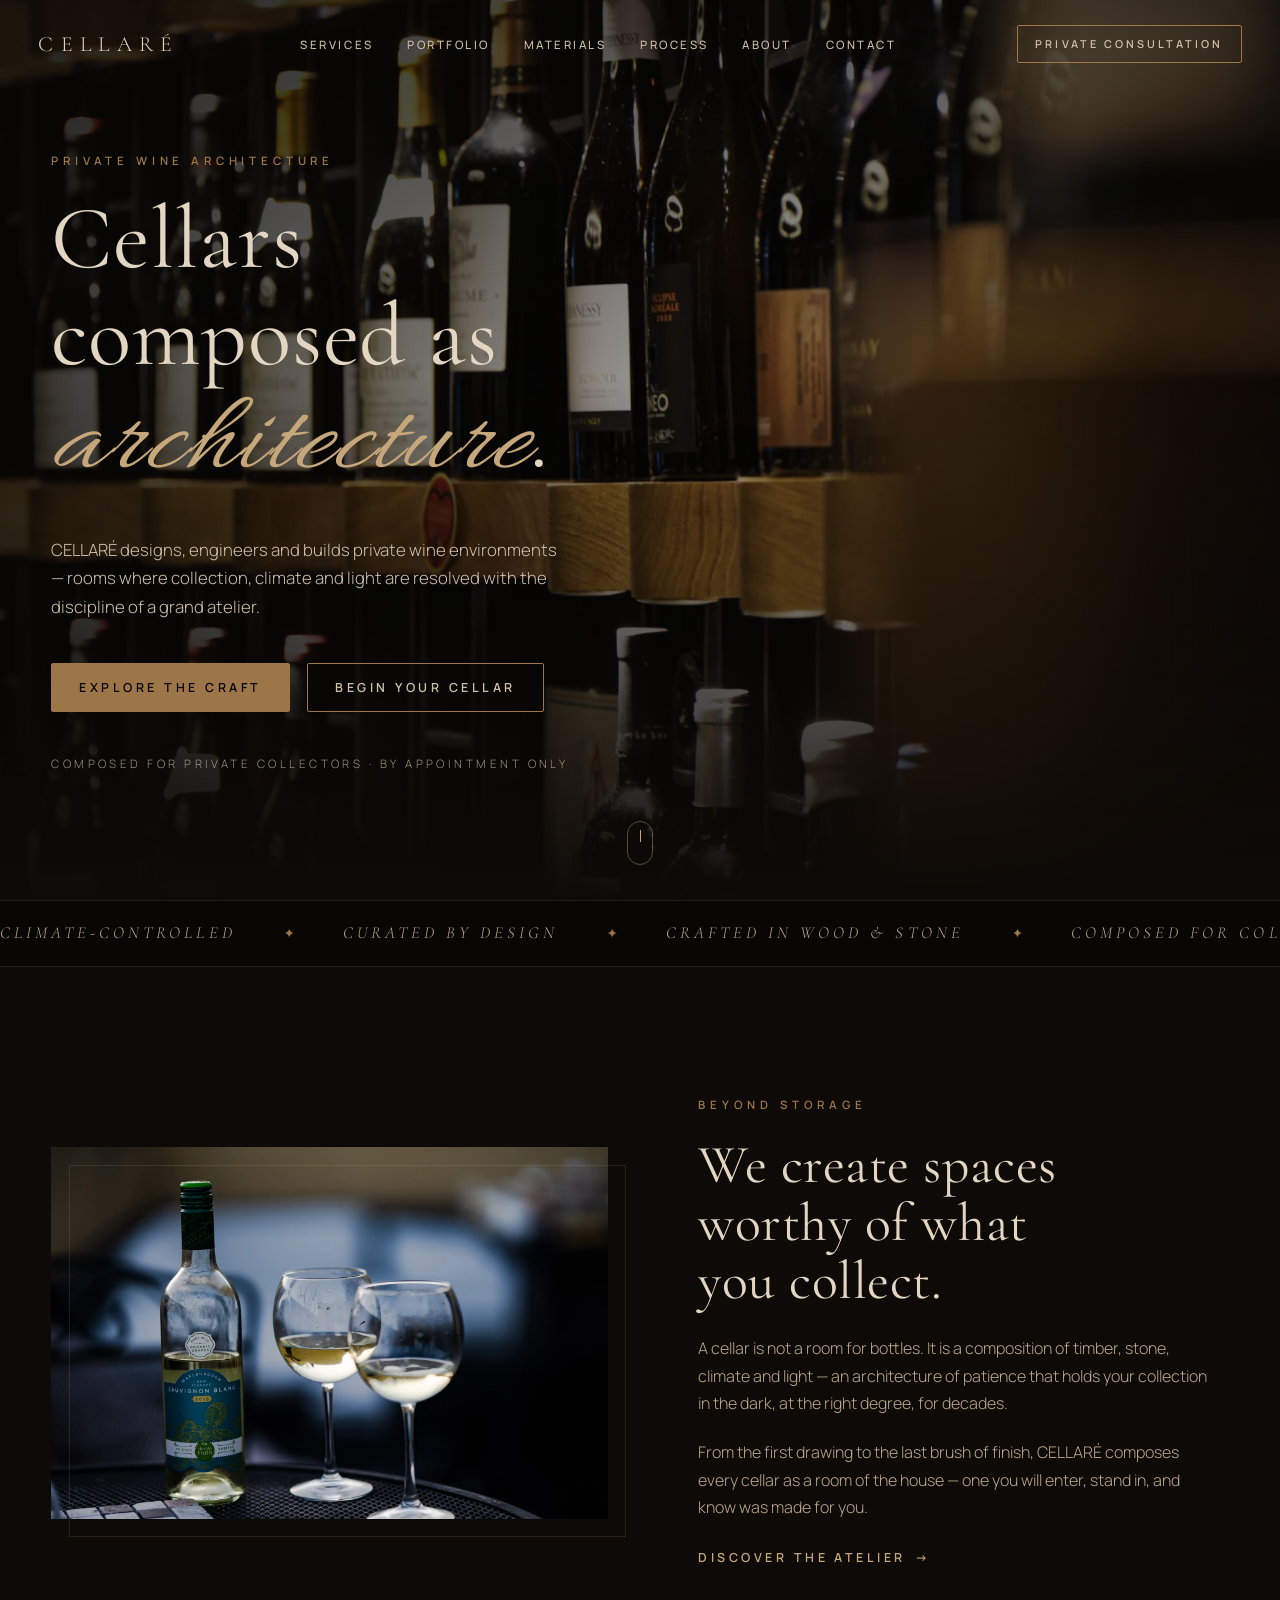
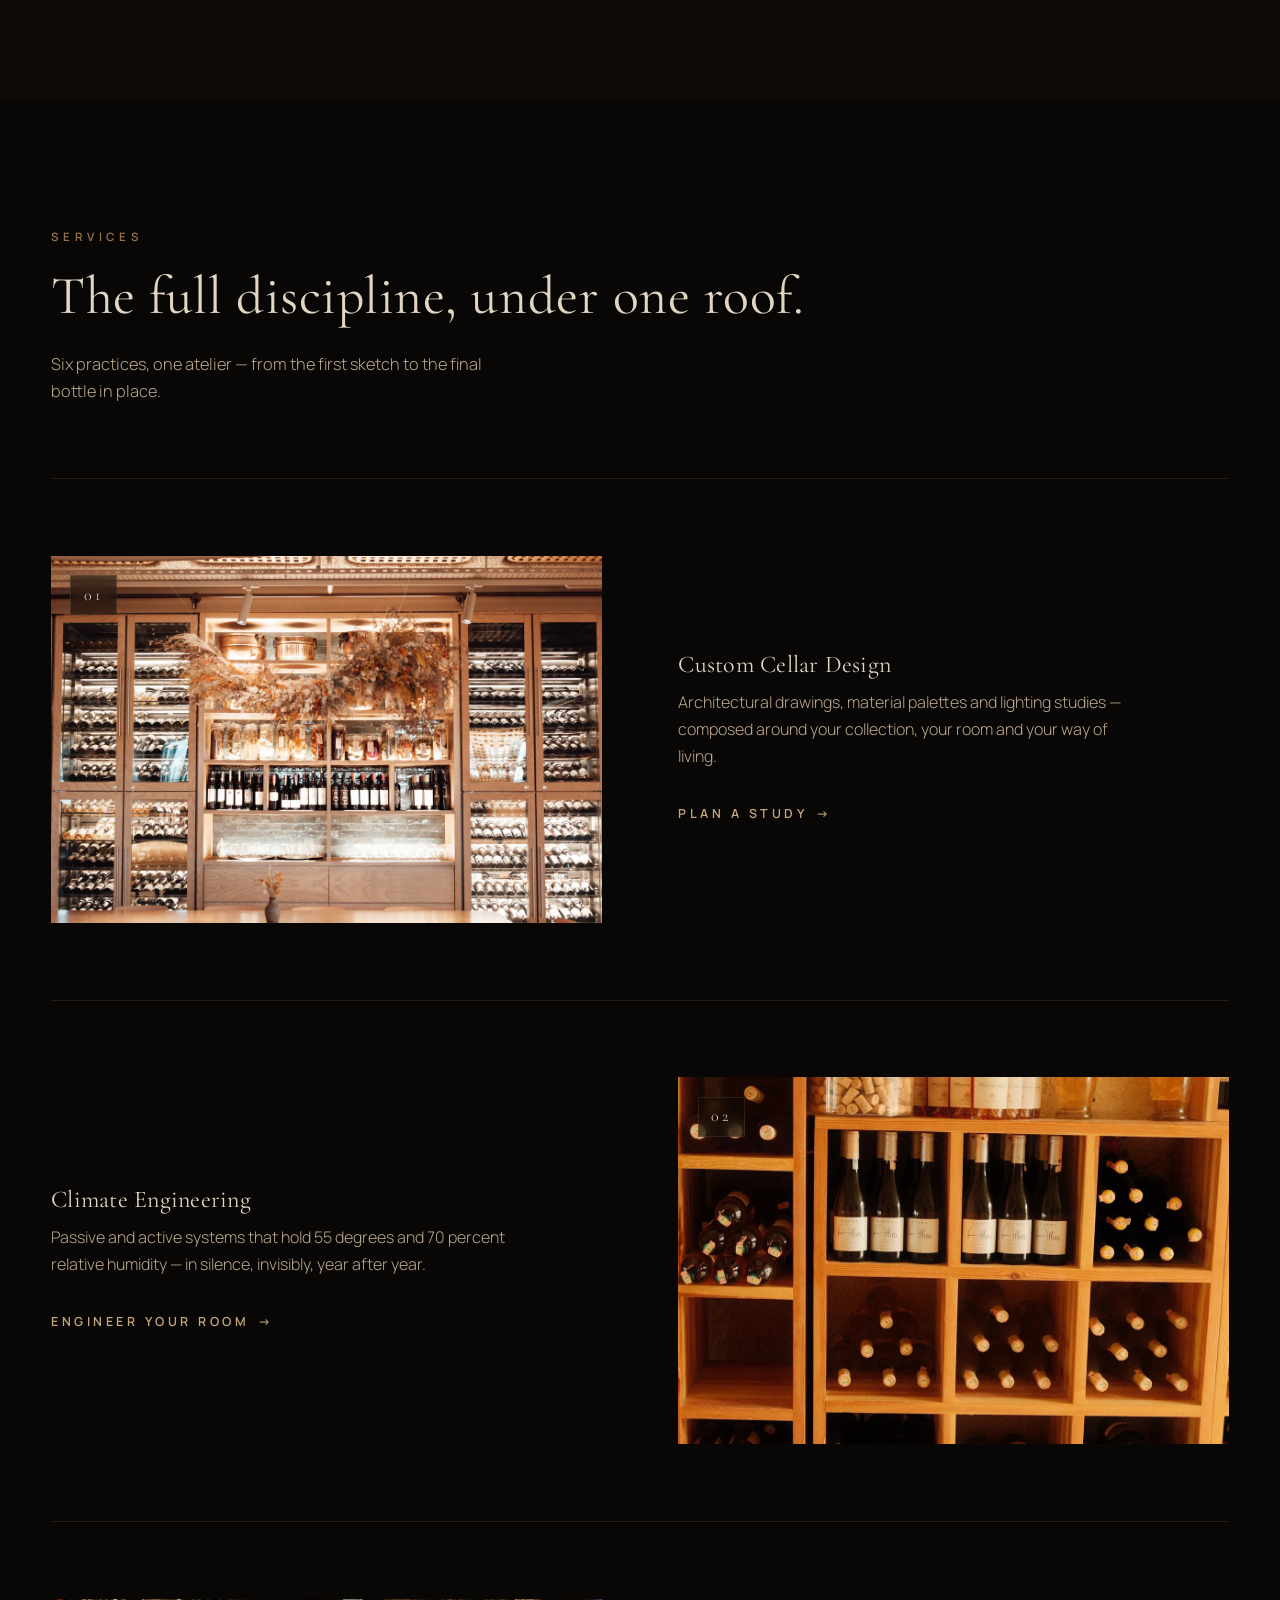
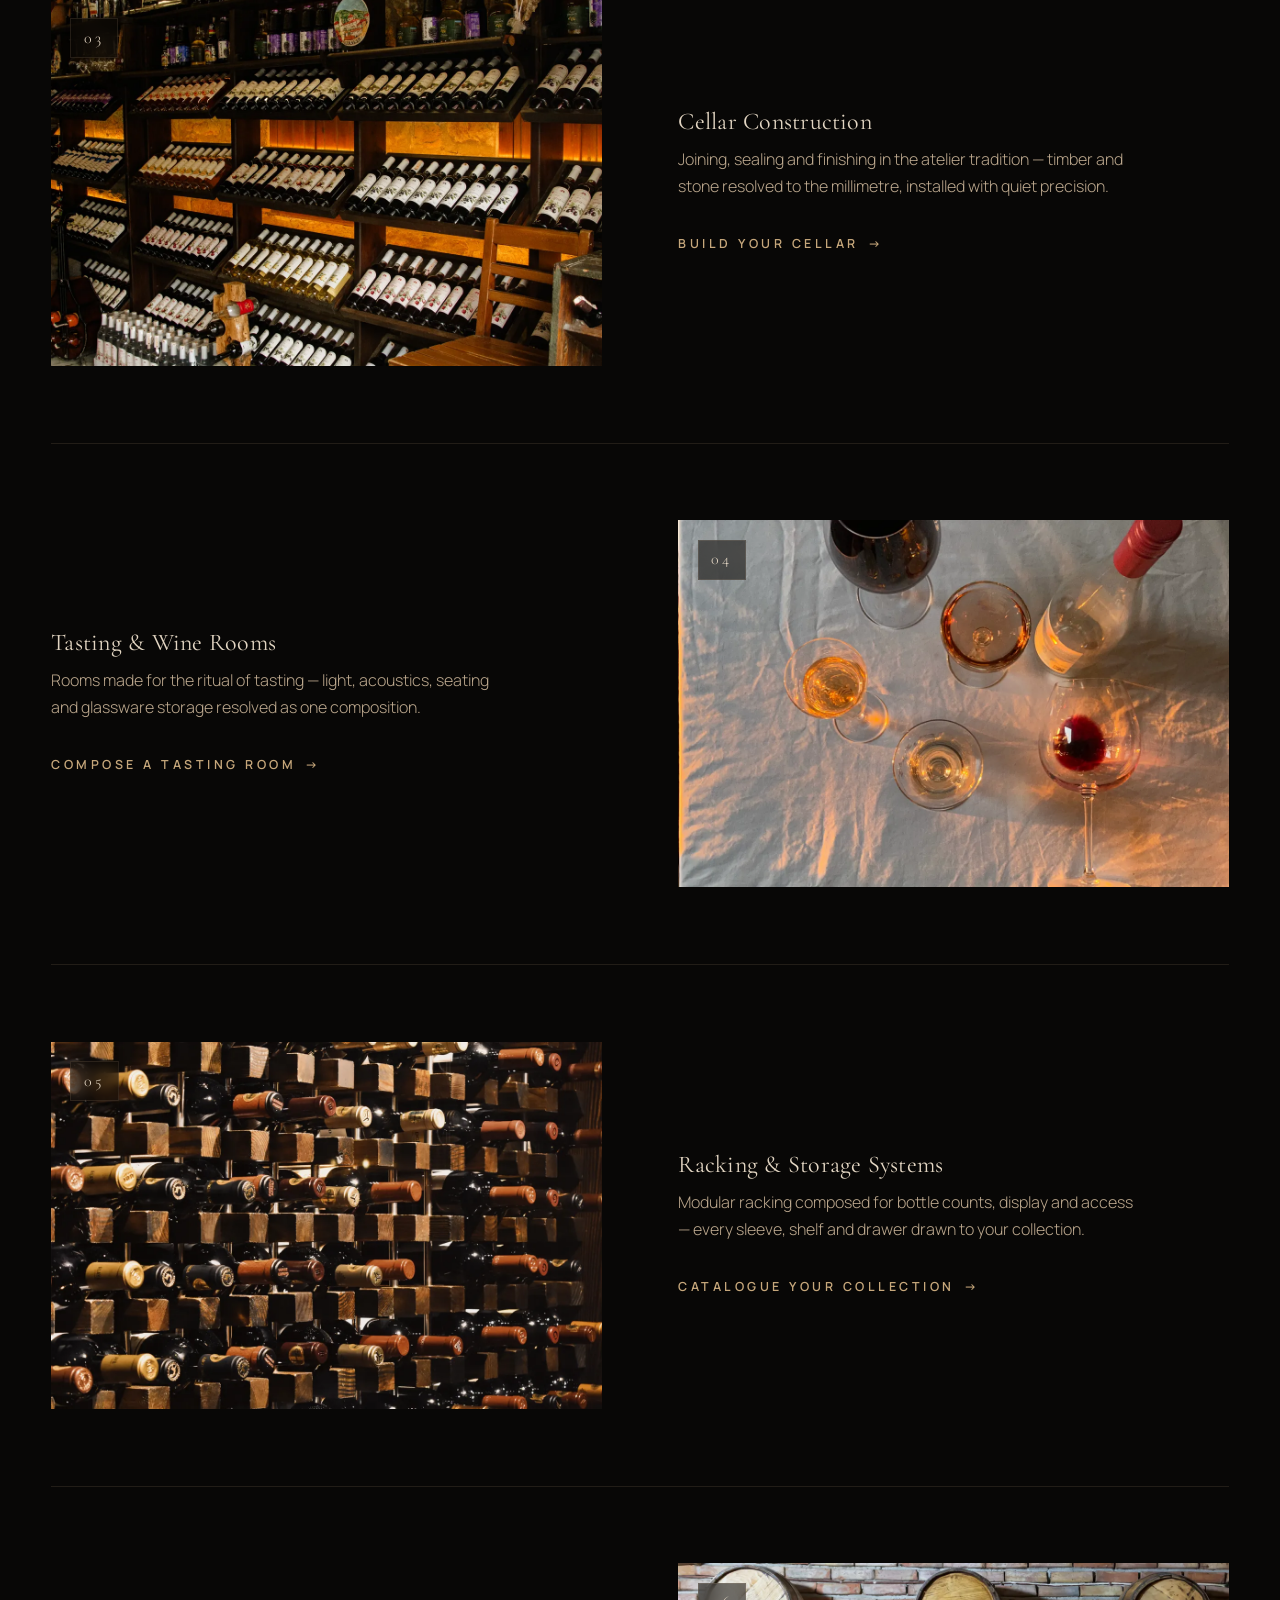
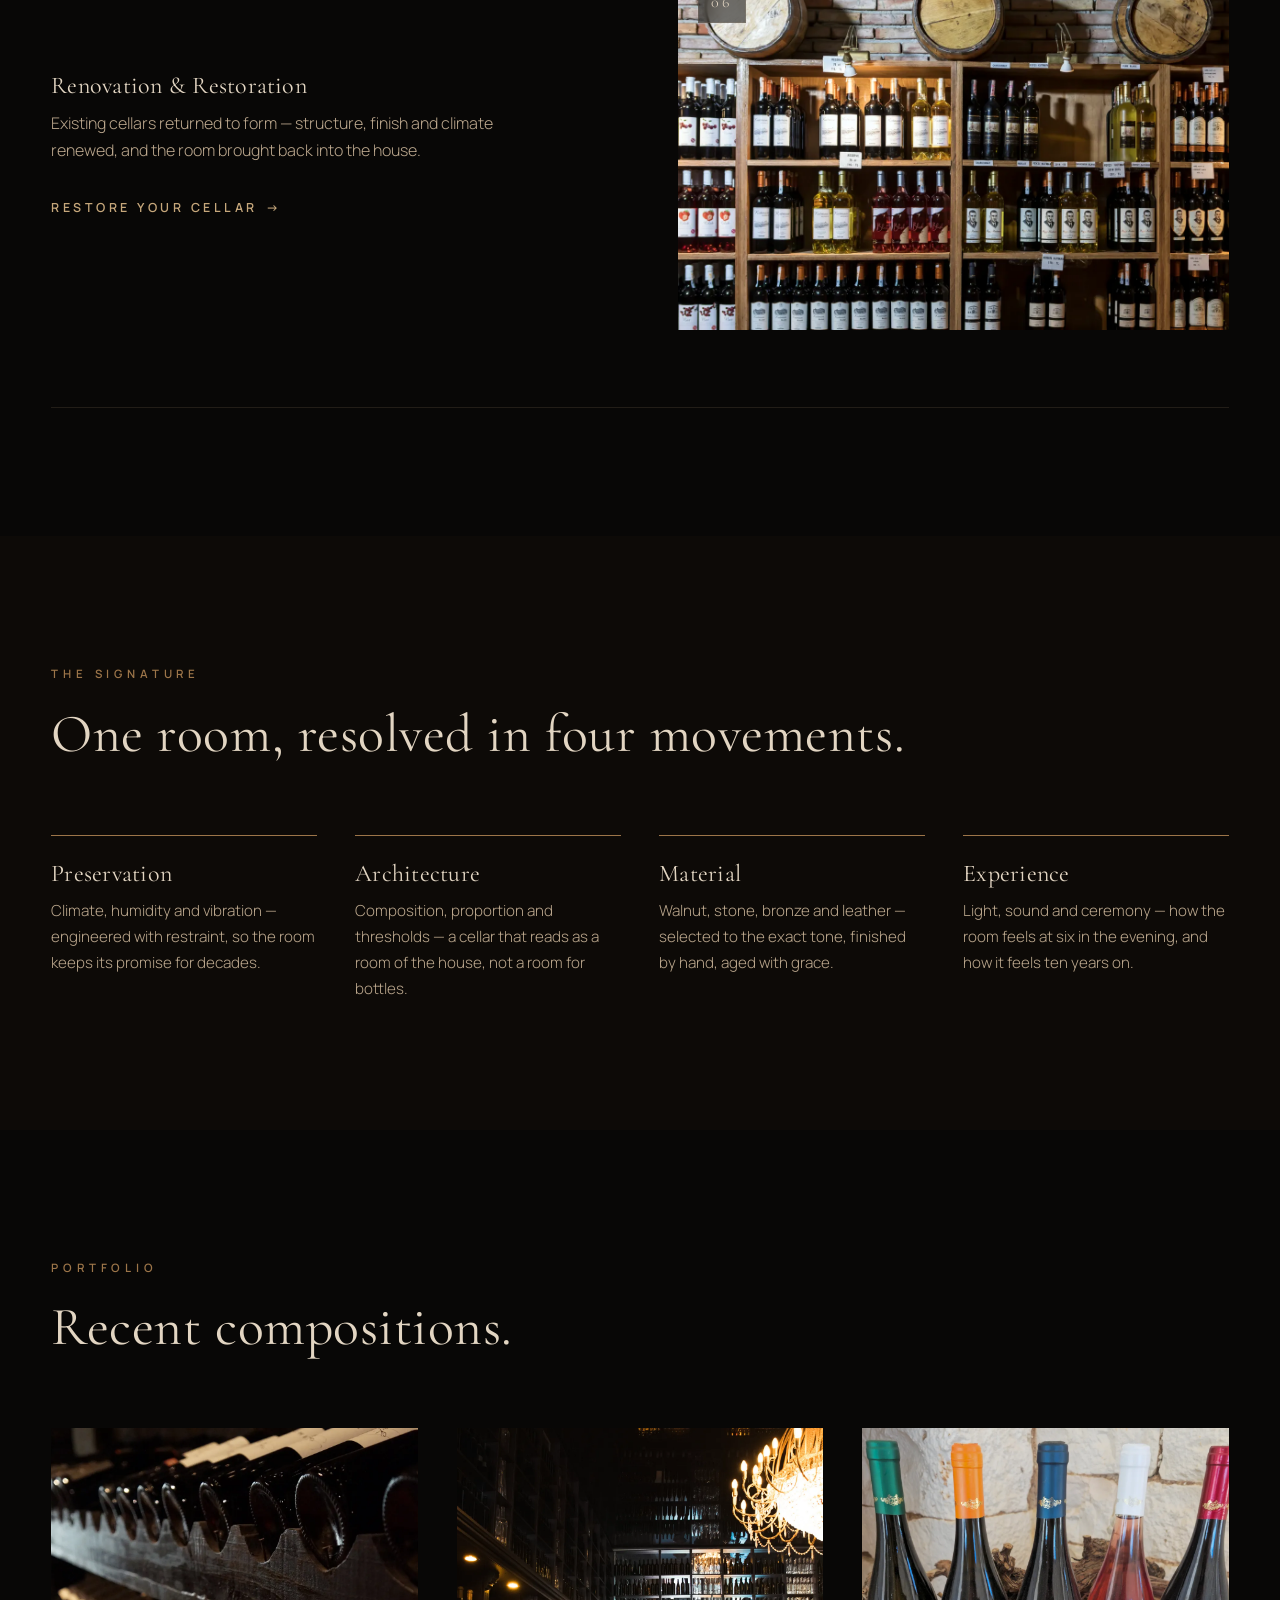
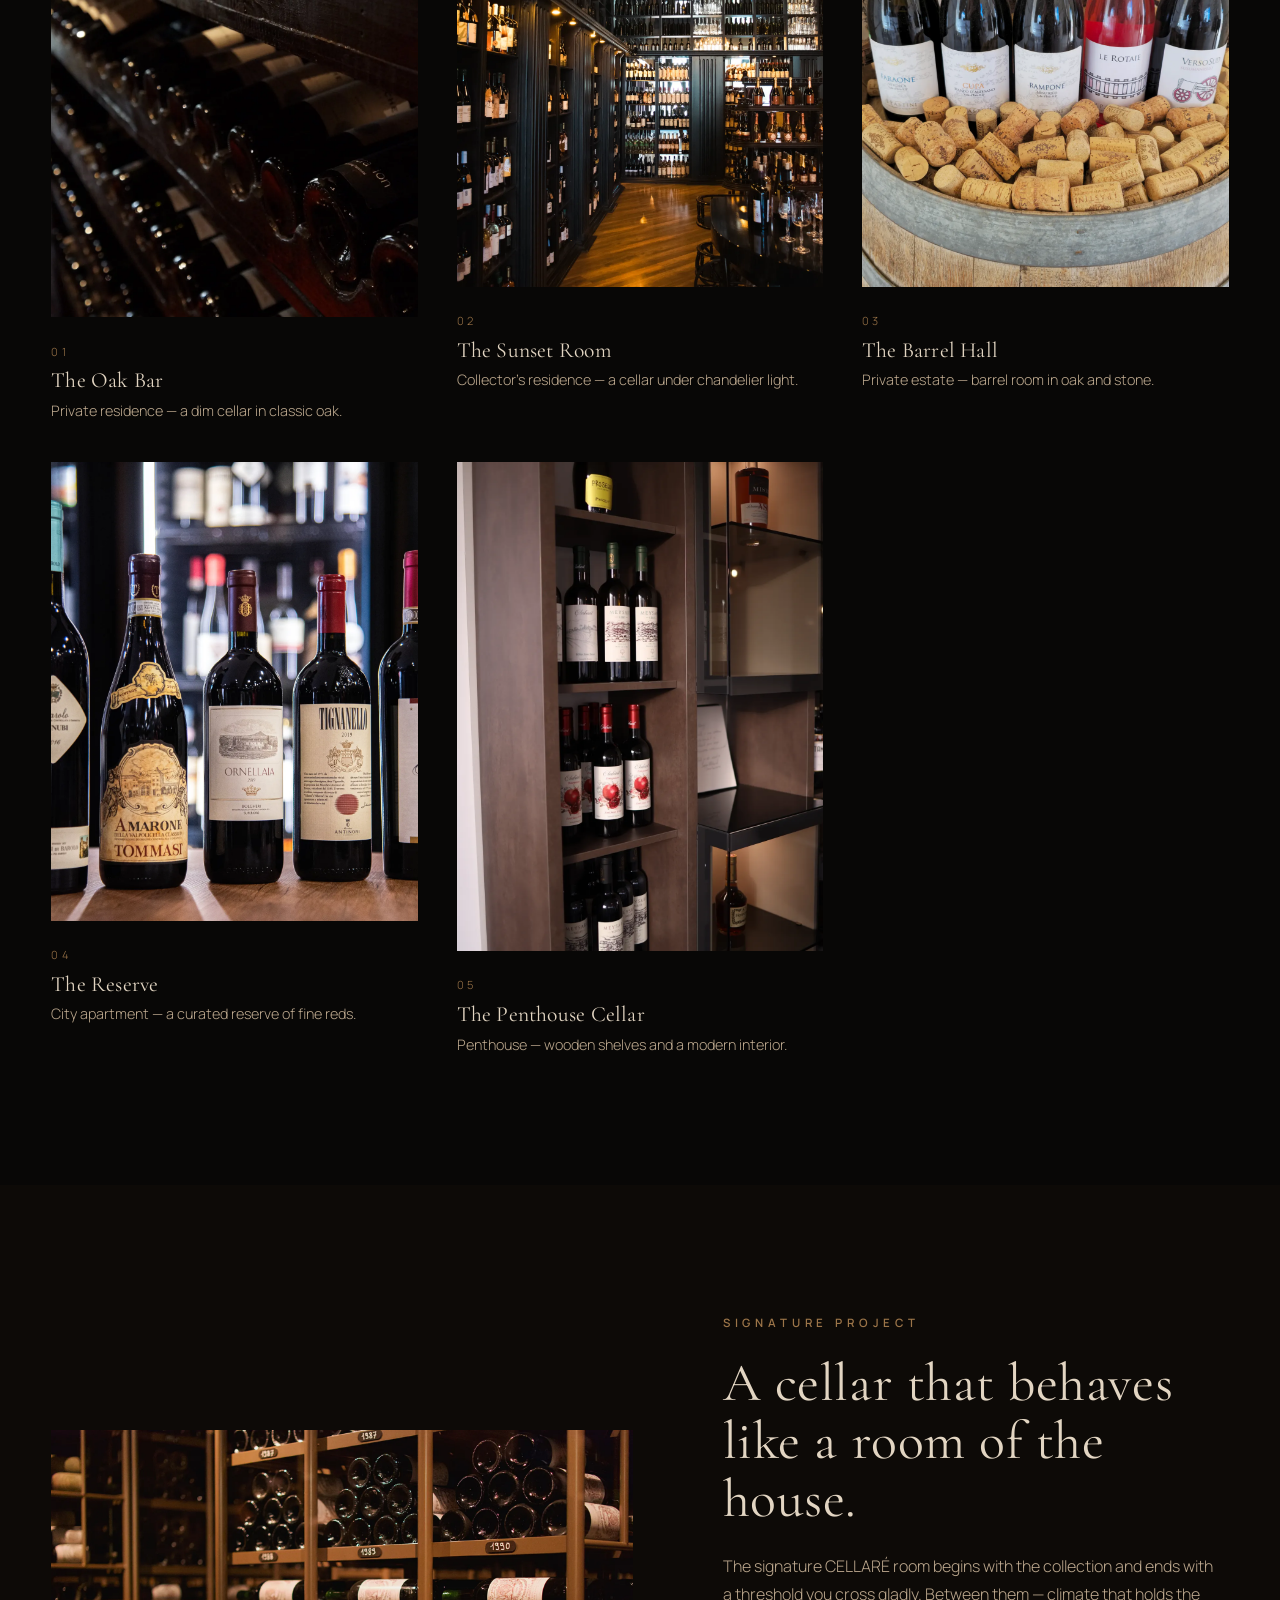
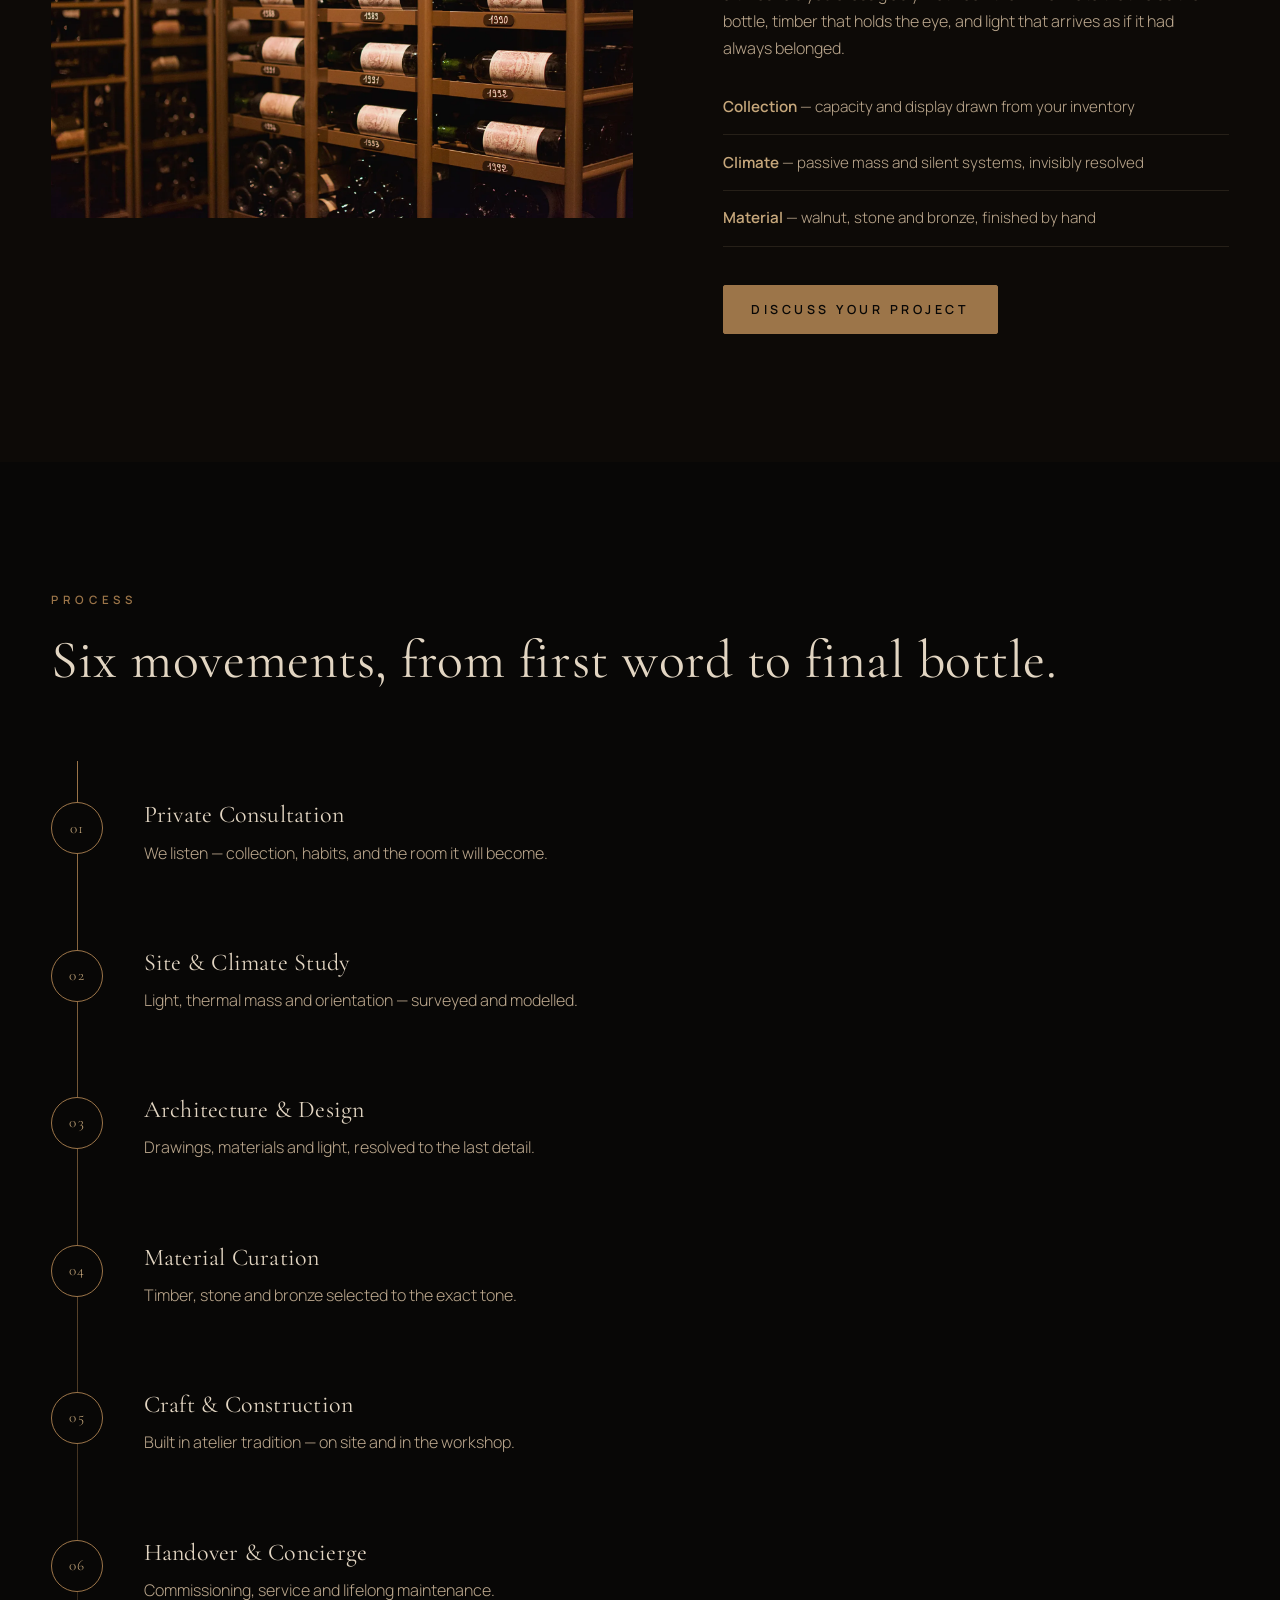
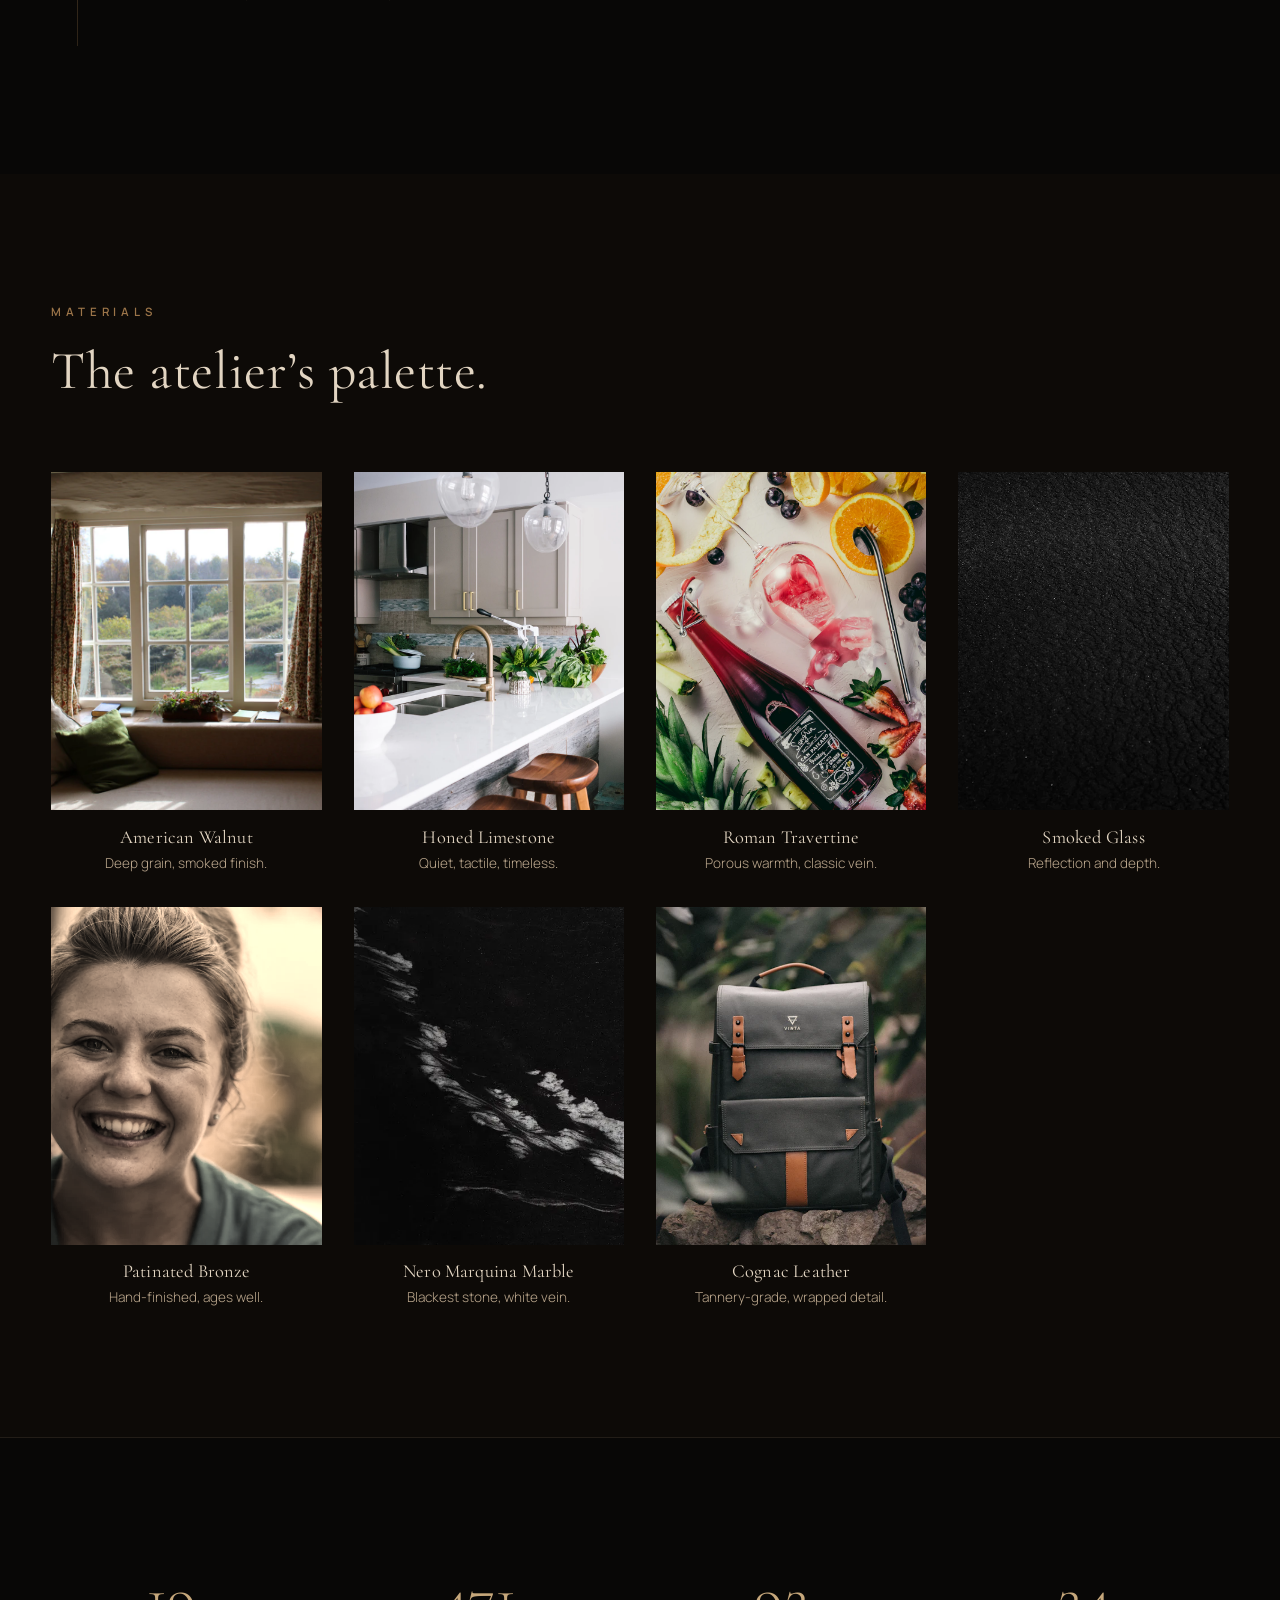
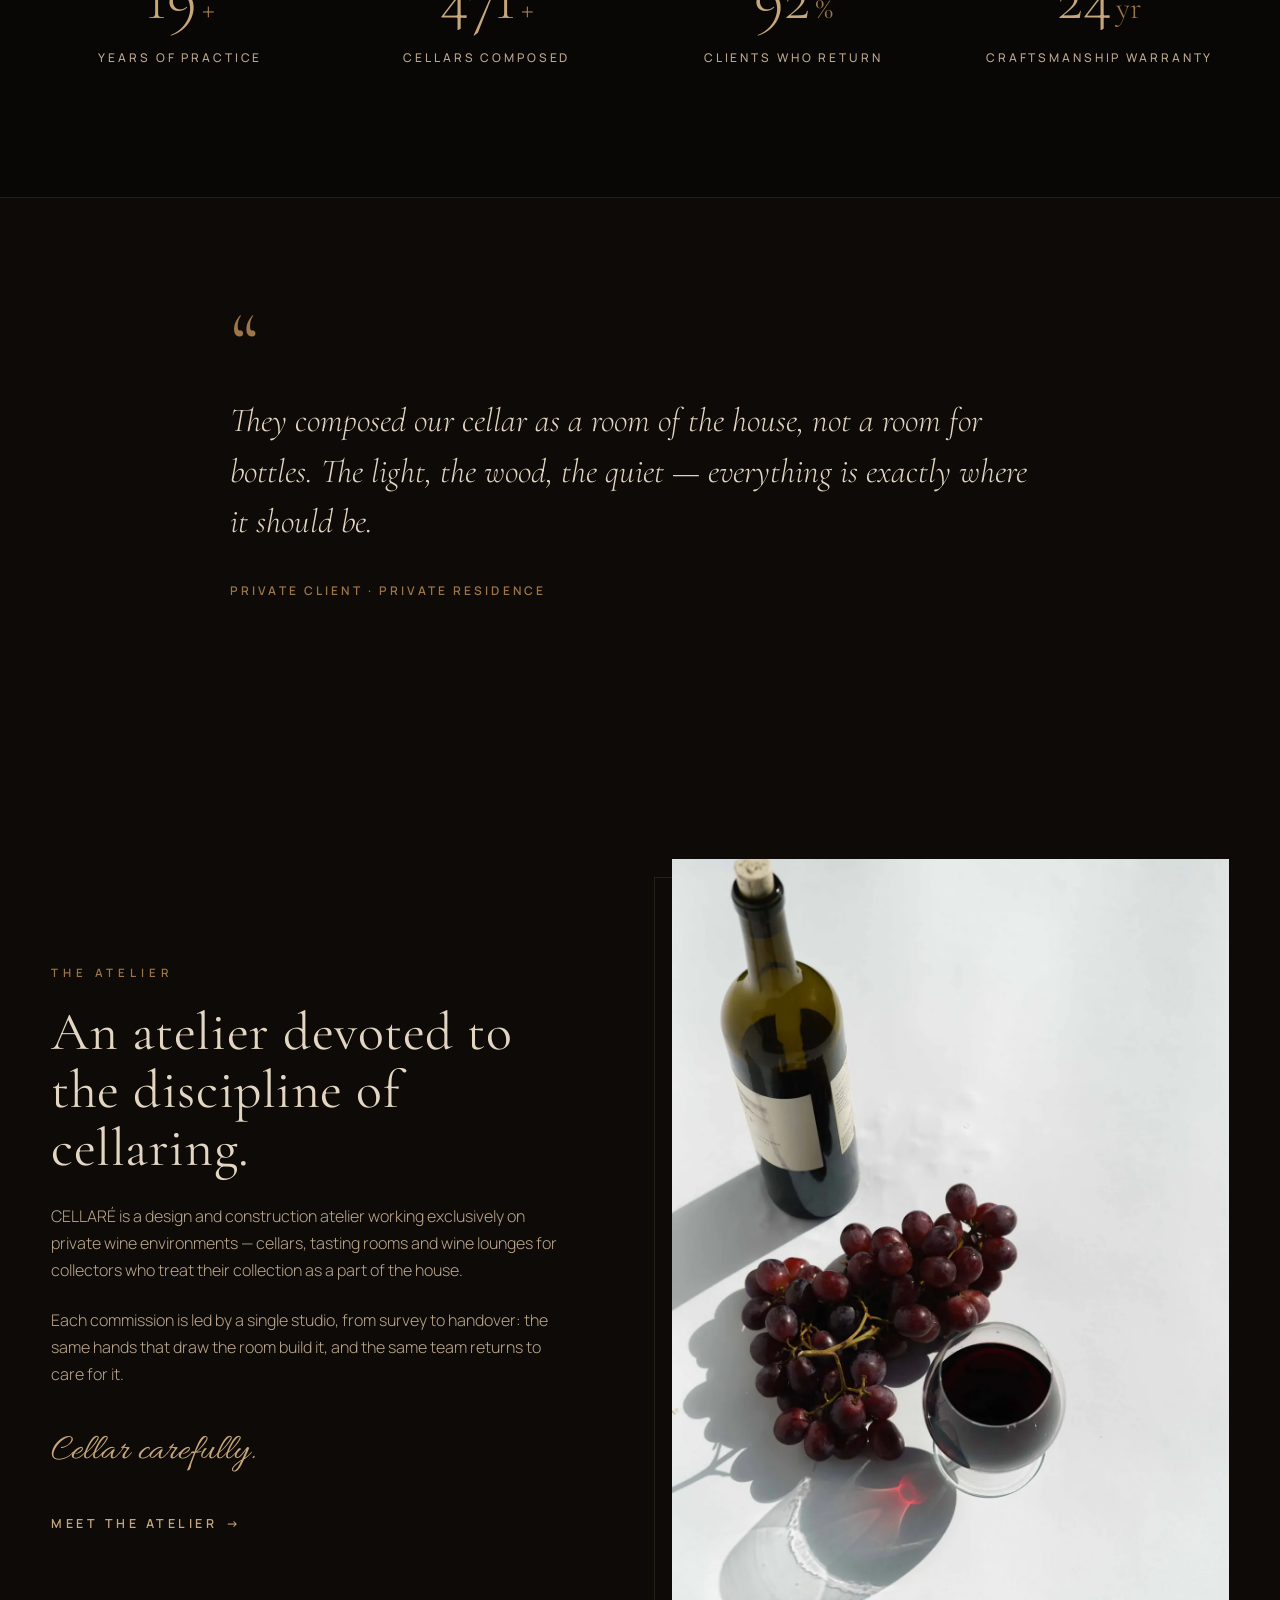
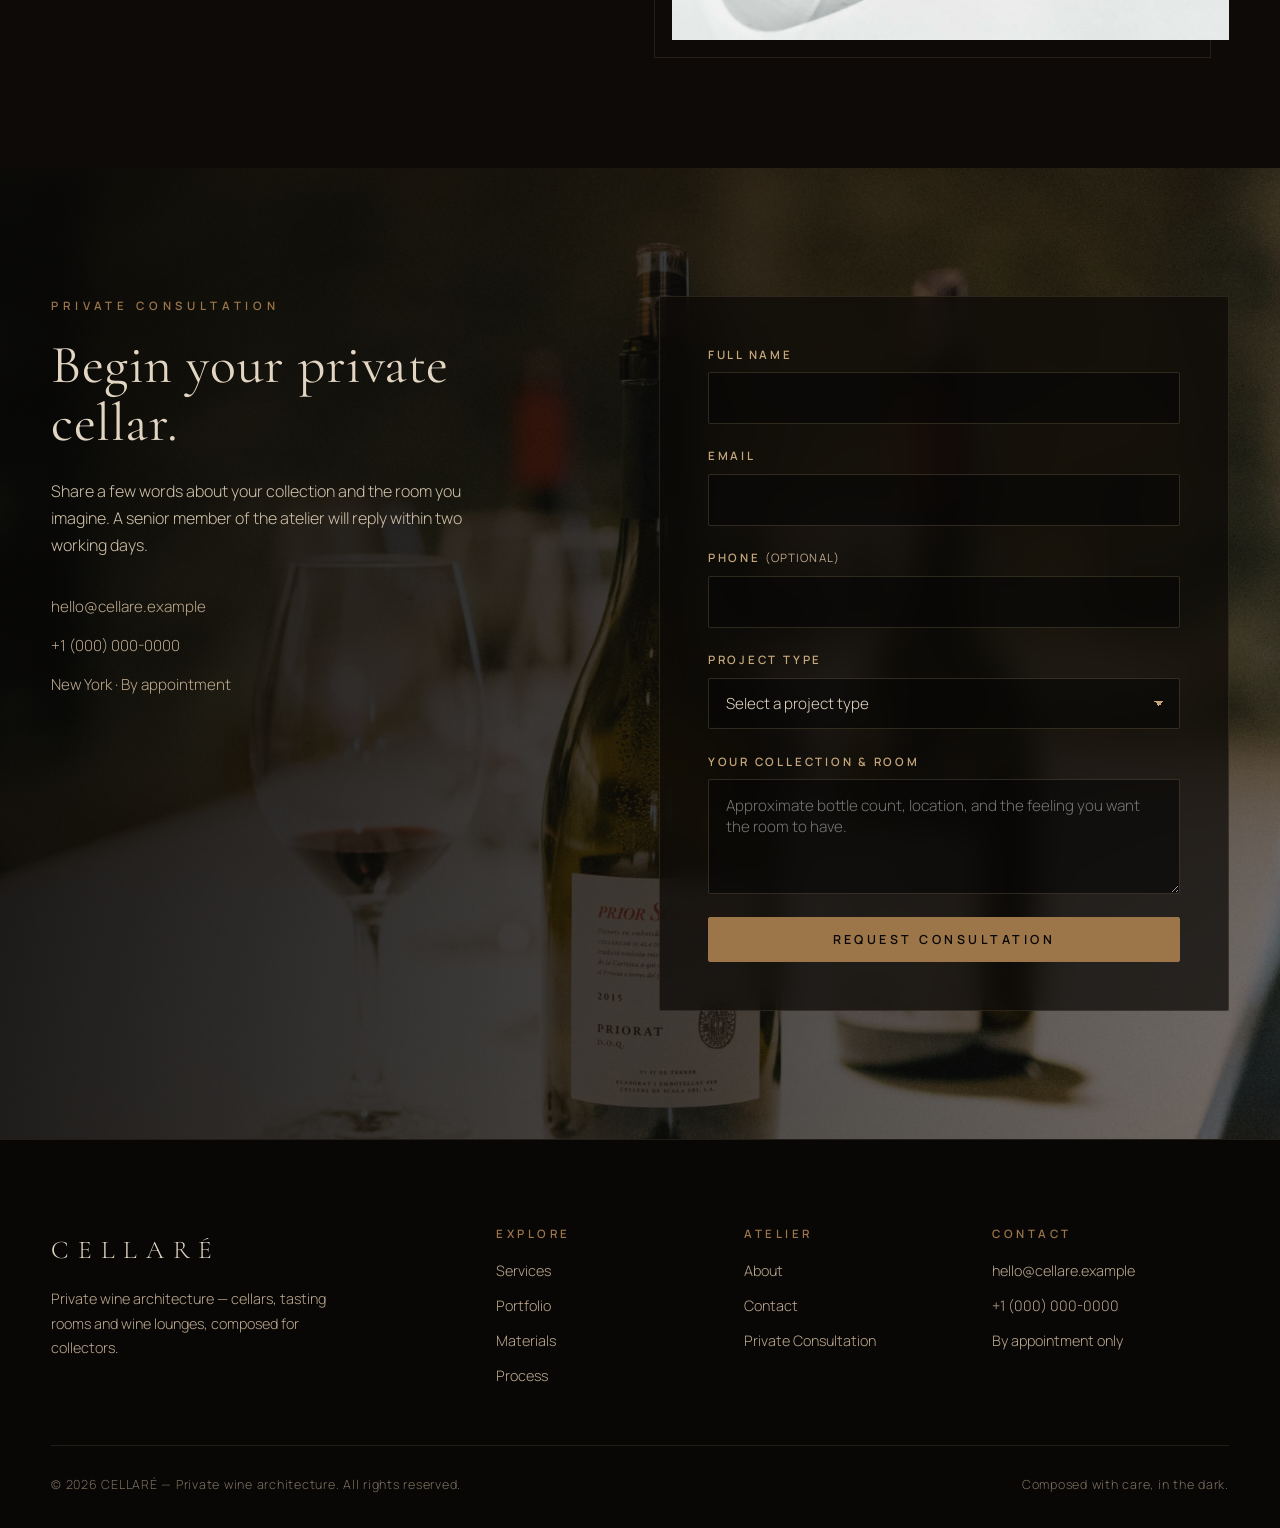
==== commit be8f55e2: "Replace first two portfolio images with wine cellar scenes" ====
--- a/index.html
+++ b/index.html
@@ -248,22 +248,22 @@
         <div class="portfolio__grid">
           <figure class="prj prj--tall reveal">
             <div class="prj__media">
-              <img src="assets/img/prj-01.webp" alt="Wine bottles in a geometric wooden rack, close up" width="1200" height="1500" loading="lazy">
+              <img src="assets/img/prj-01.webp" alt="A dimly lit wine cellar with rows of bottles on rustic wooden shelves" width="1200" height="1500" loading="lazy">
             </div>
             <figcaption>
               <span class="prj__num">01</span>
               <h3 class="h3">The Oak Bar</h3>
-              <p>Private residence — racking composed in oak and bronze.</p>
+              <p>Private residence — a dim cellar in classic oak.</p>
             </figcaption>
           </figure>
           <figure class="prj reveal">
             <div class="prj__media">
-              <img src="assets/img/prj-02.webp" alt="An elegant wine bottle rack with assorted bottles" width="1200" height="1500" loading="lazy">
+              <img src="assets/img/prj-02.webp" alt="An elegant wine cellar with a chandelier and glowing bottle display" width="1200" height="1500" loading="lazy">
             </div>
             <figcaption>
               <span class="prj__num">02</span>
               <h3 class="h3">The Sunset Room</h3>
-              <p>Collector&rsquo;s study — bottle display in soft light.</p>
+              <p>Collector&rsquo;s residence — a cellar under chandelier light.</p>
             </figcaption>
           </figure>
           <figure class="prj reveal">
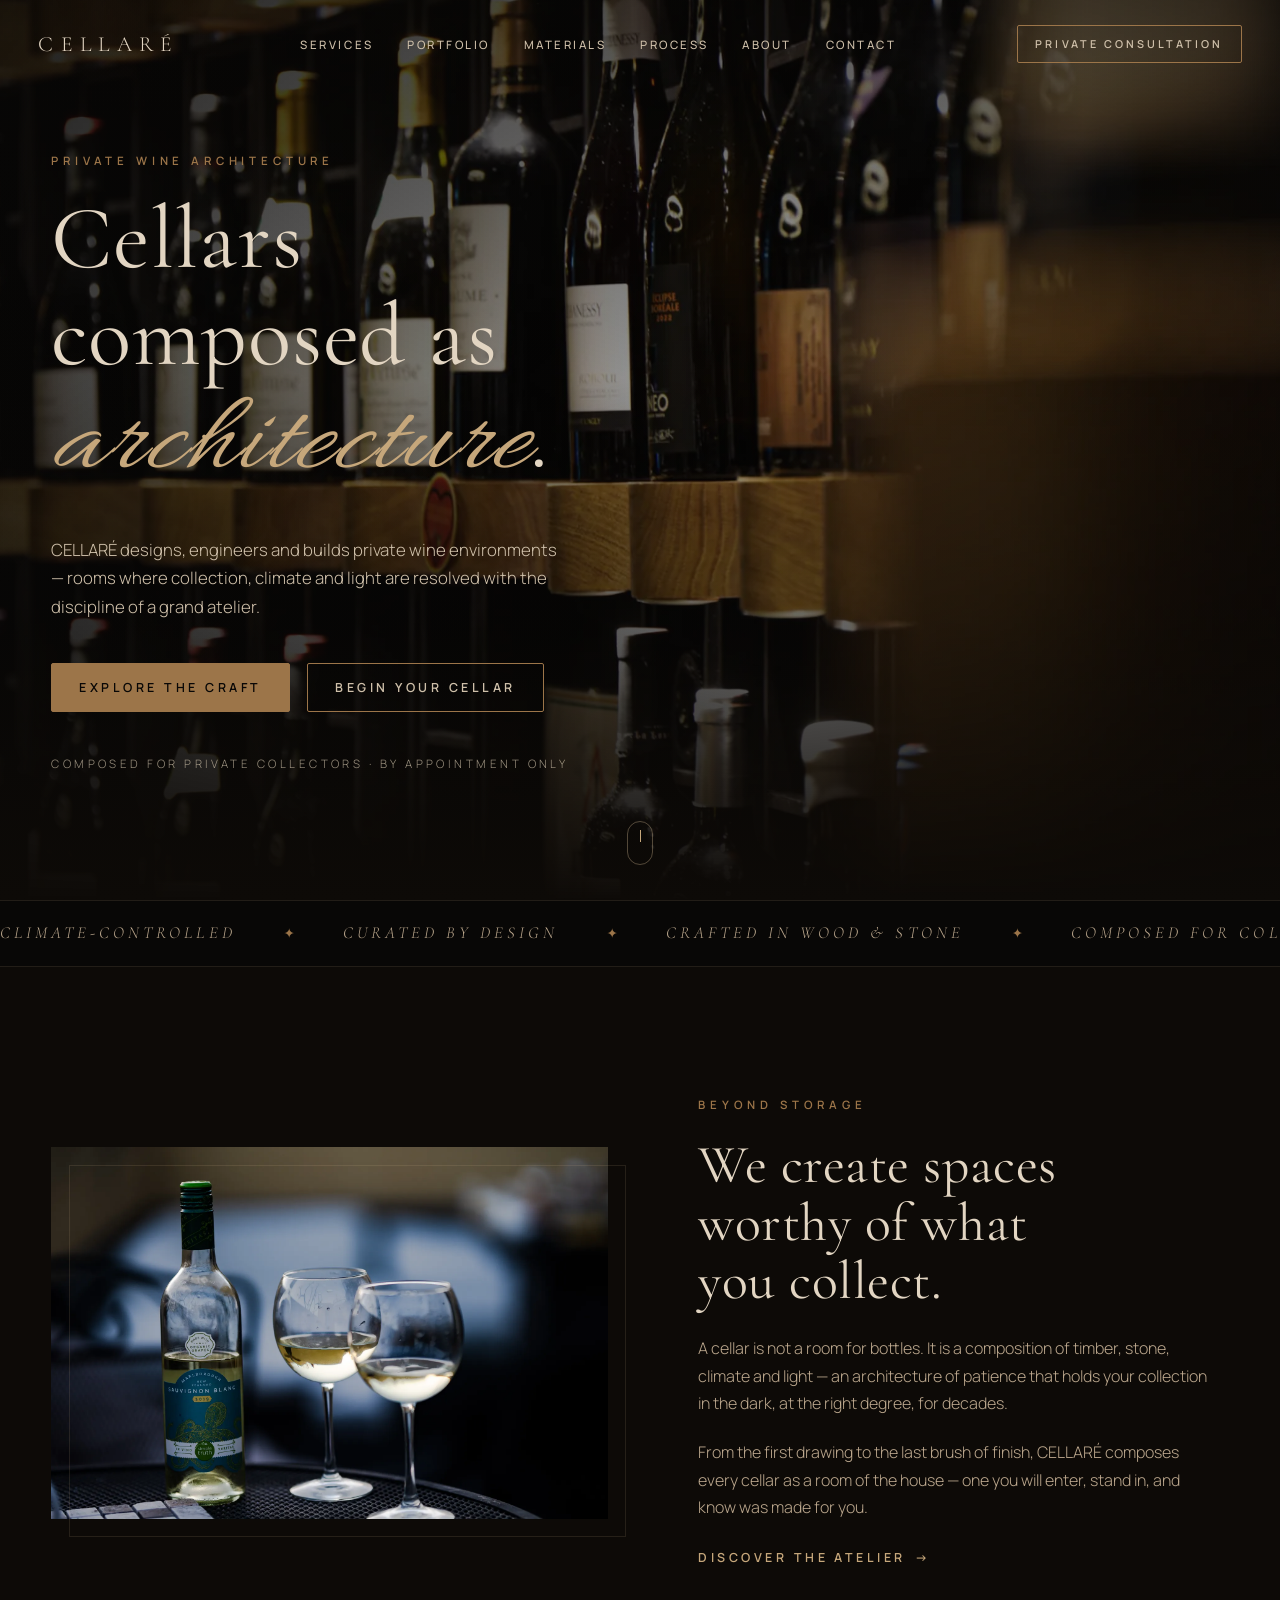
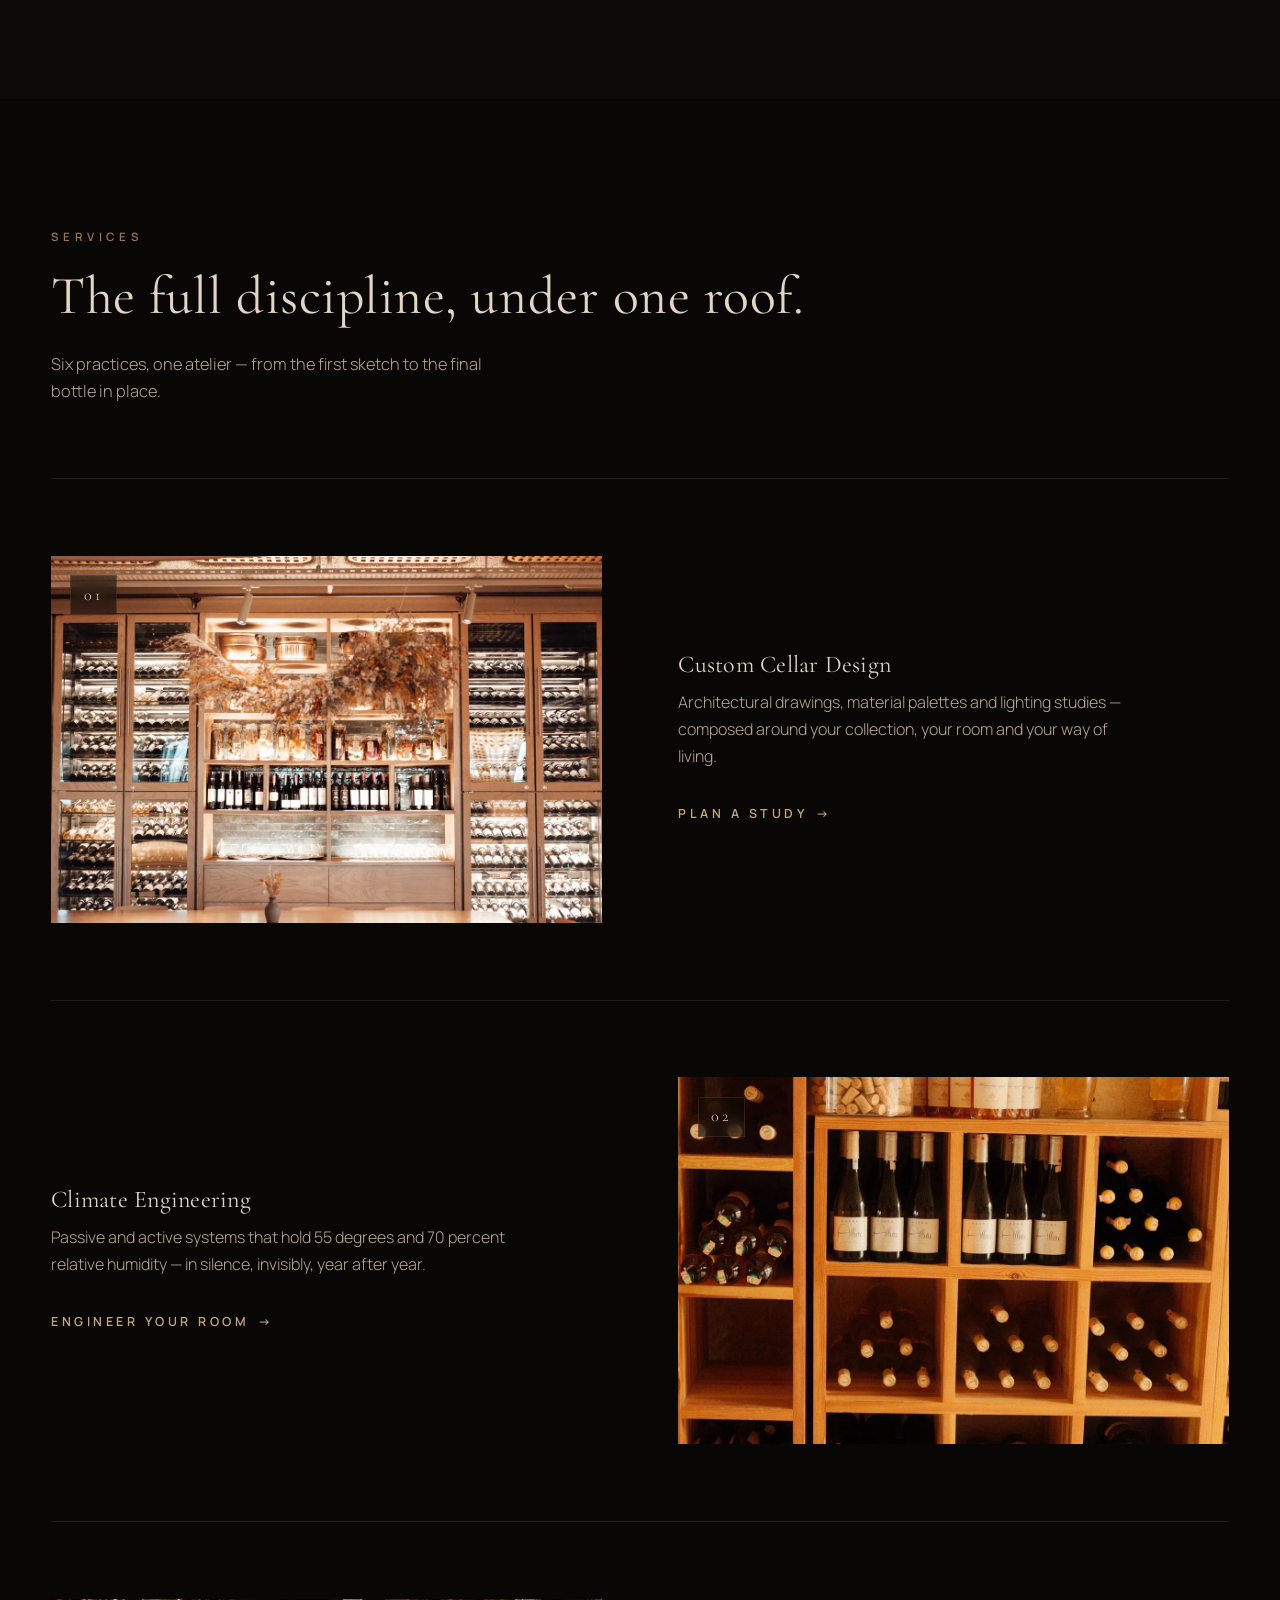
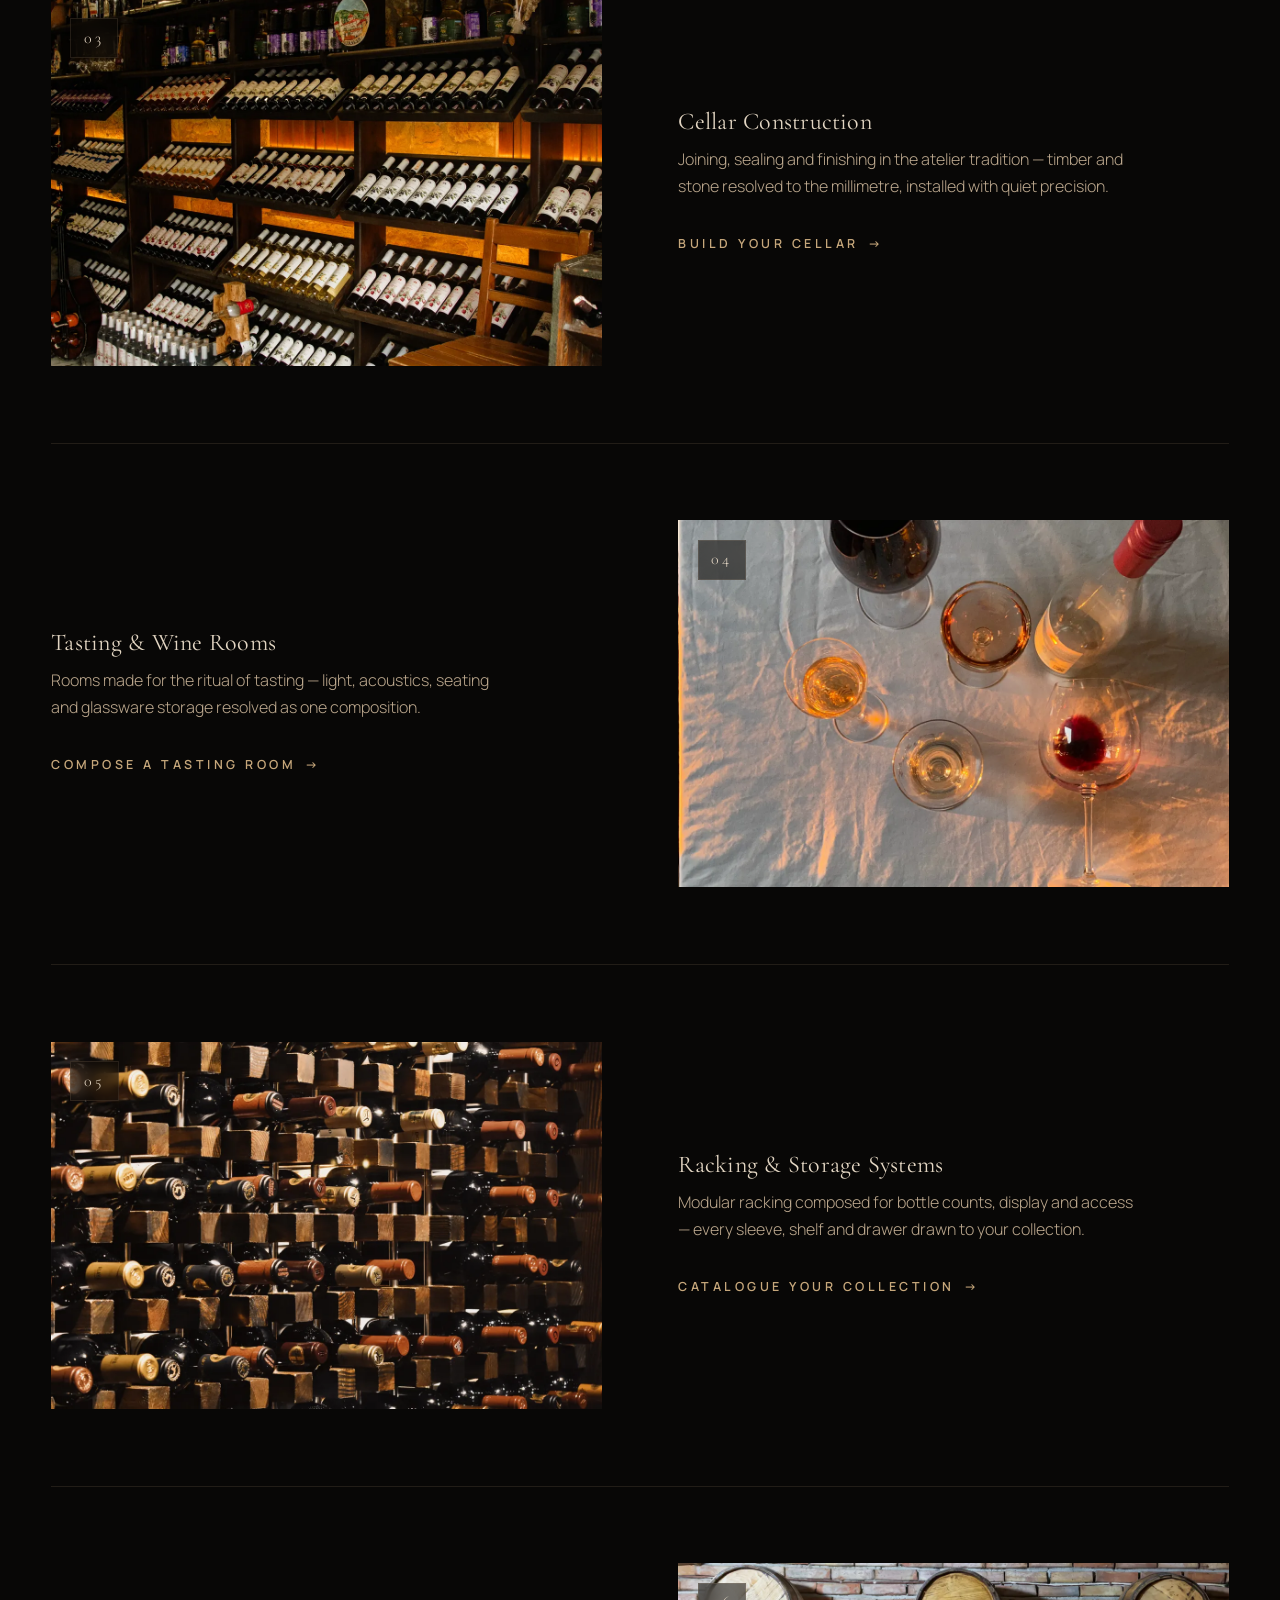
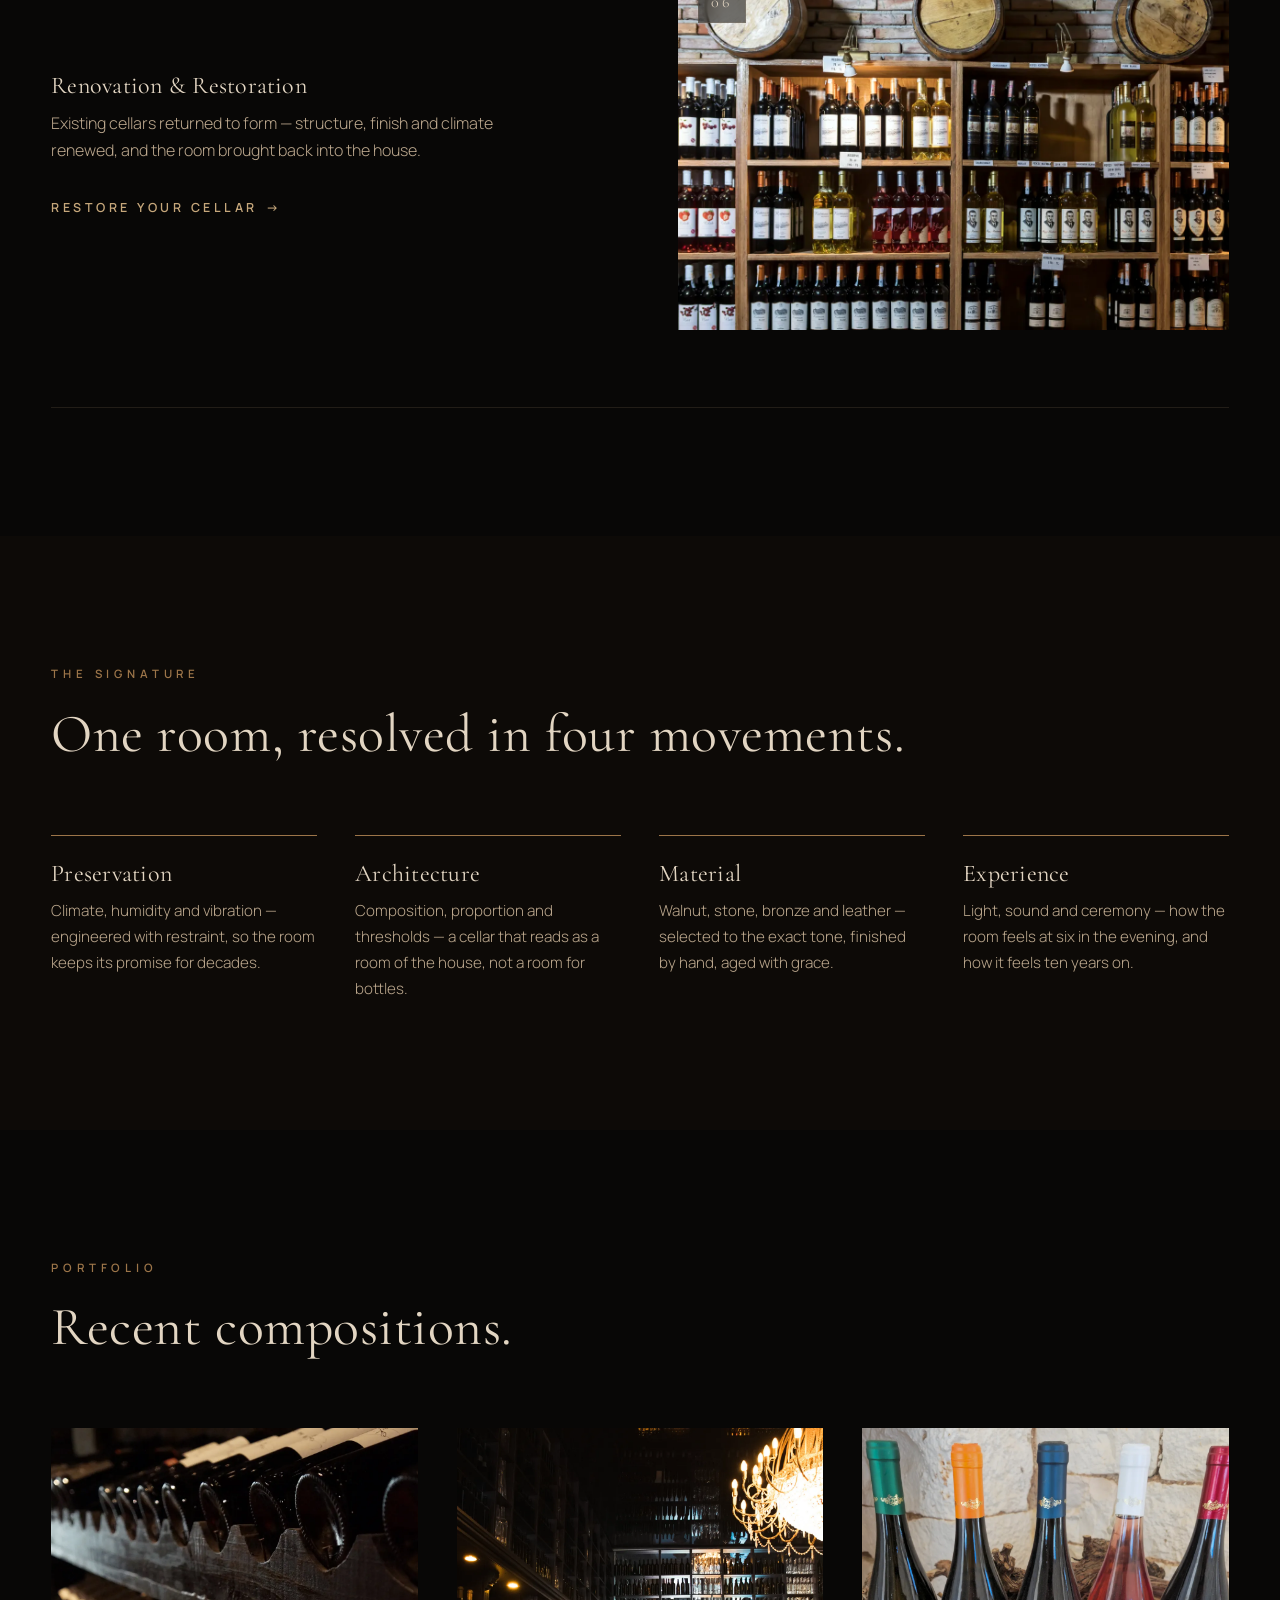
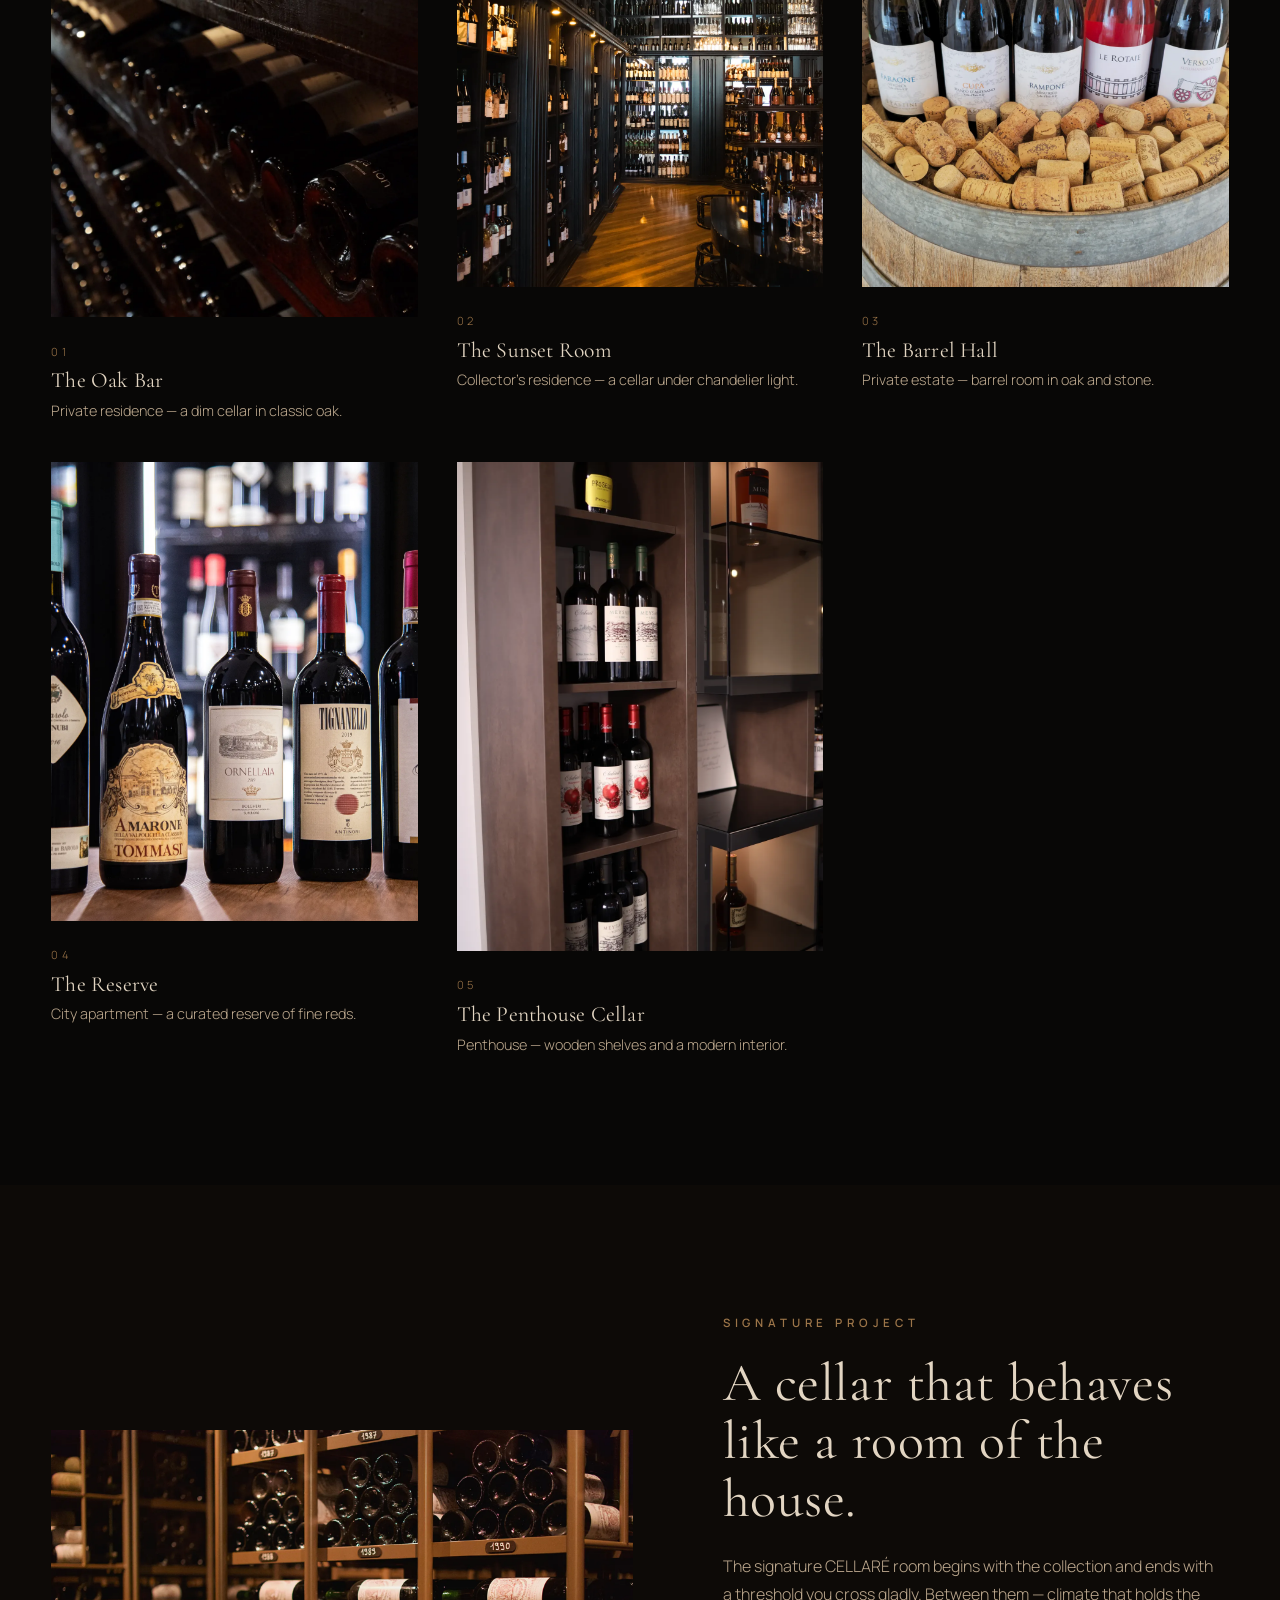
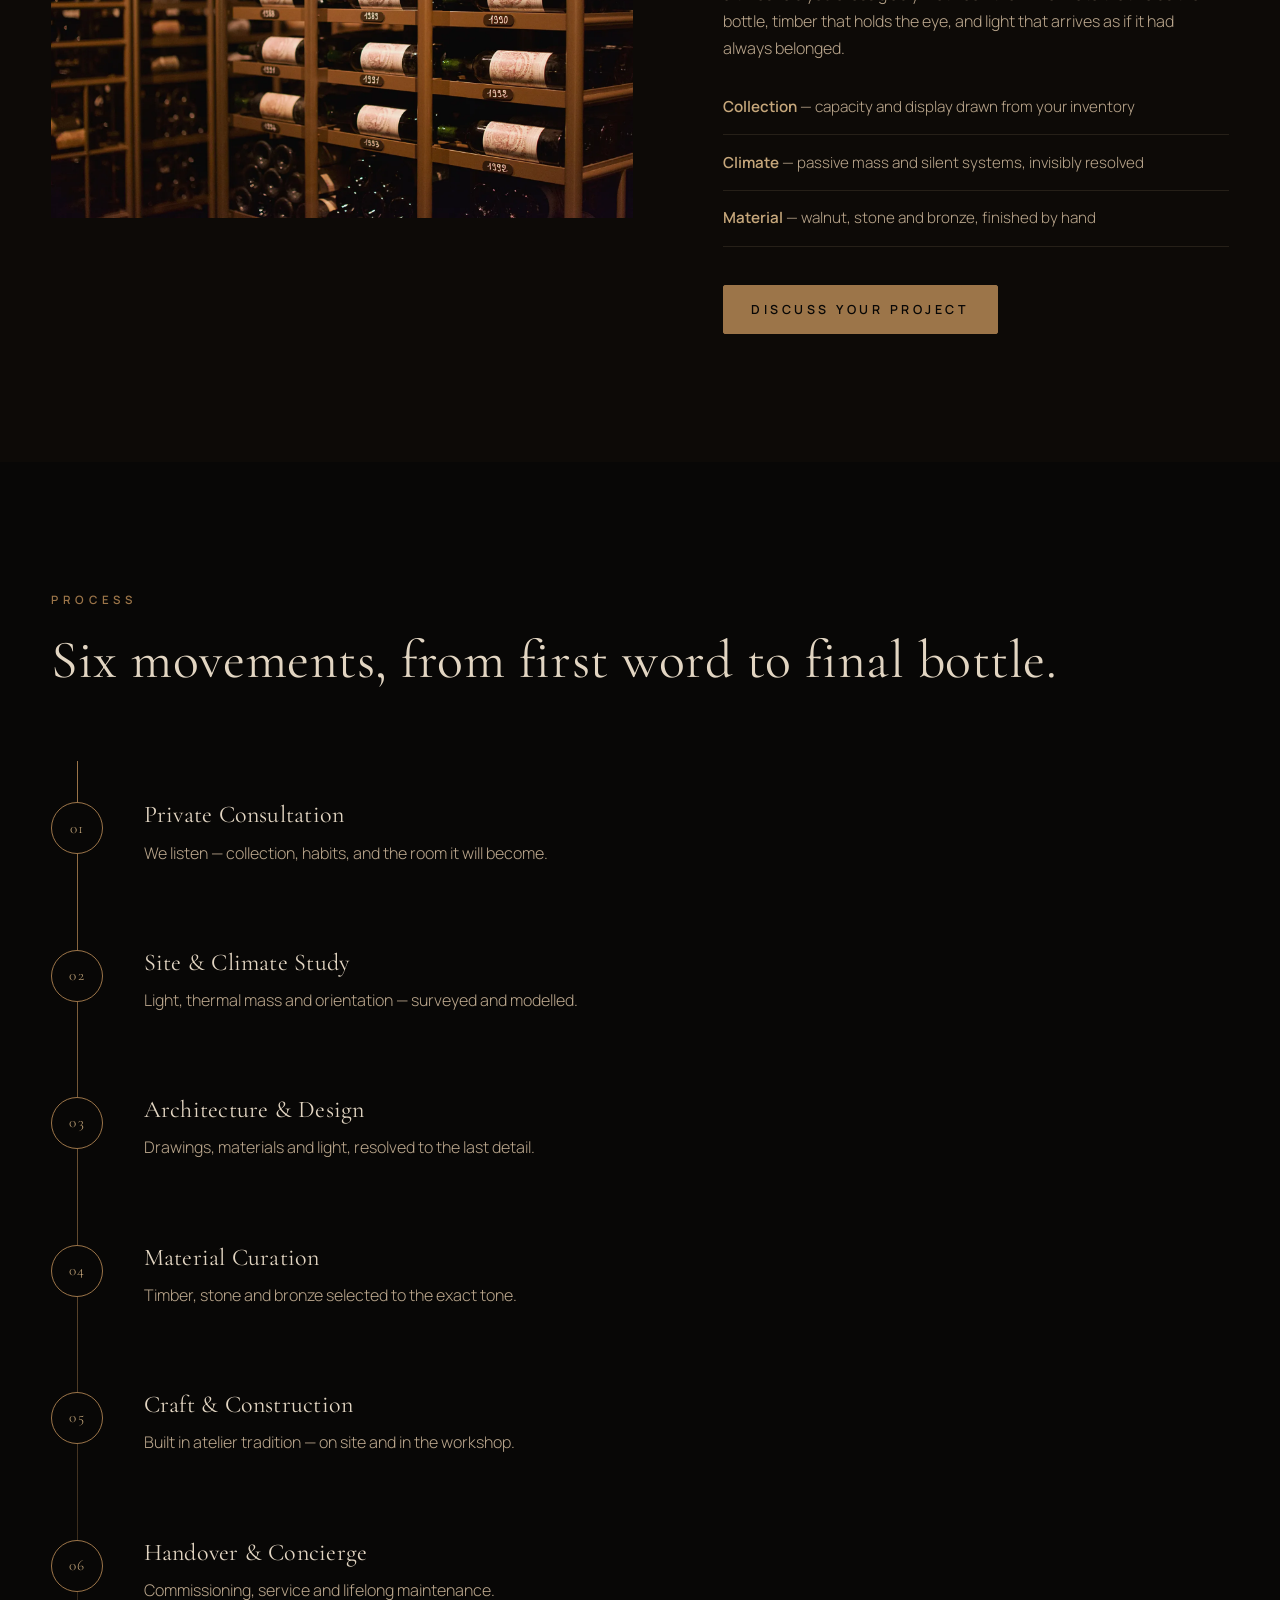
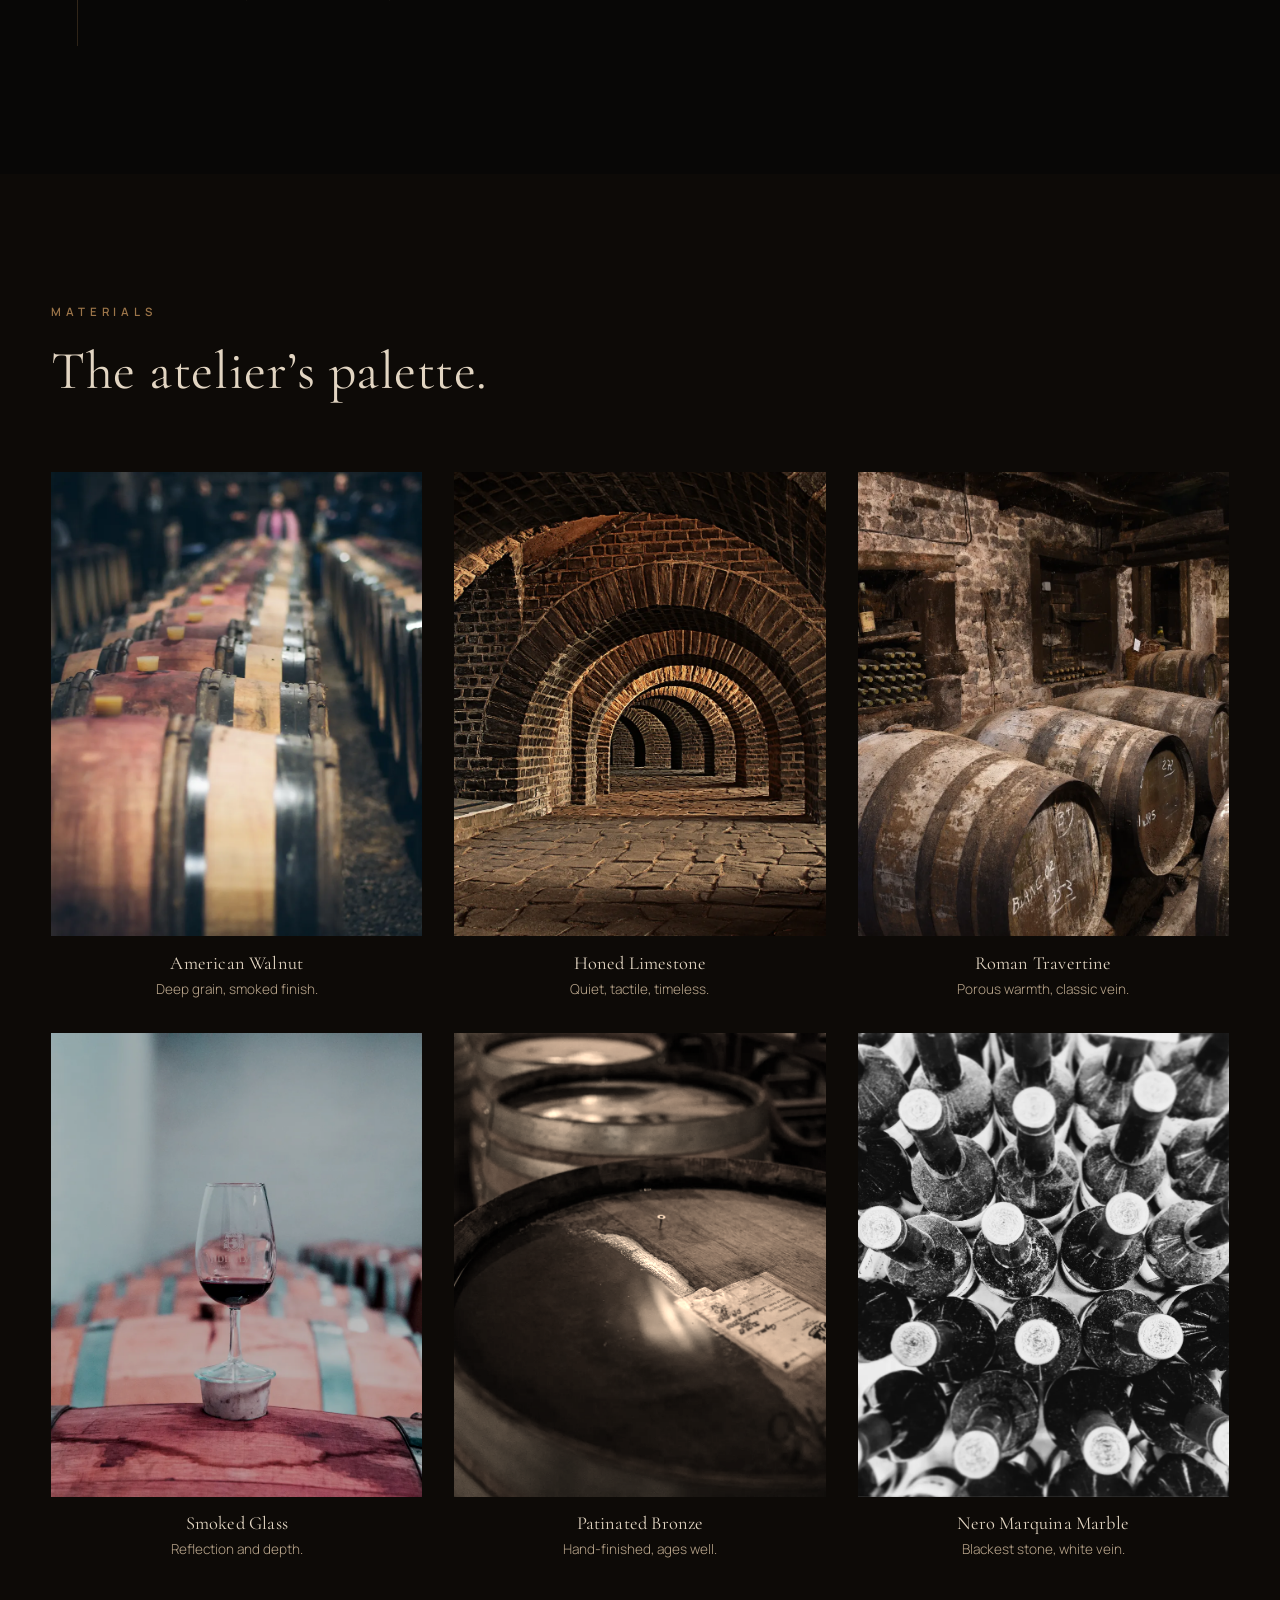
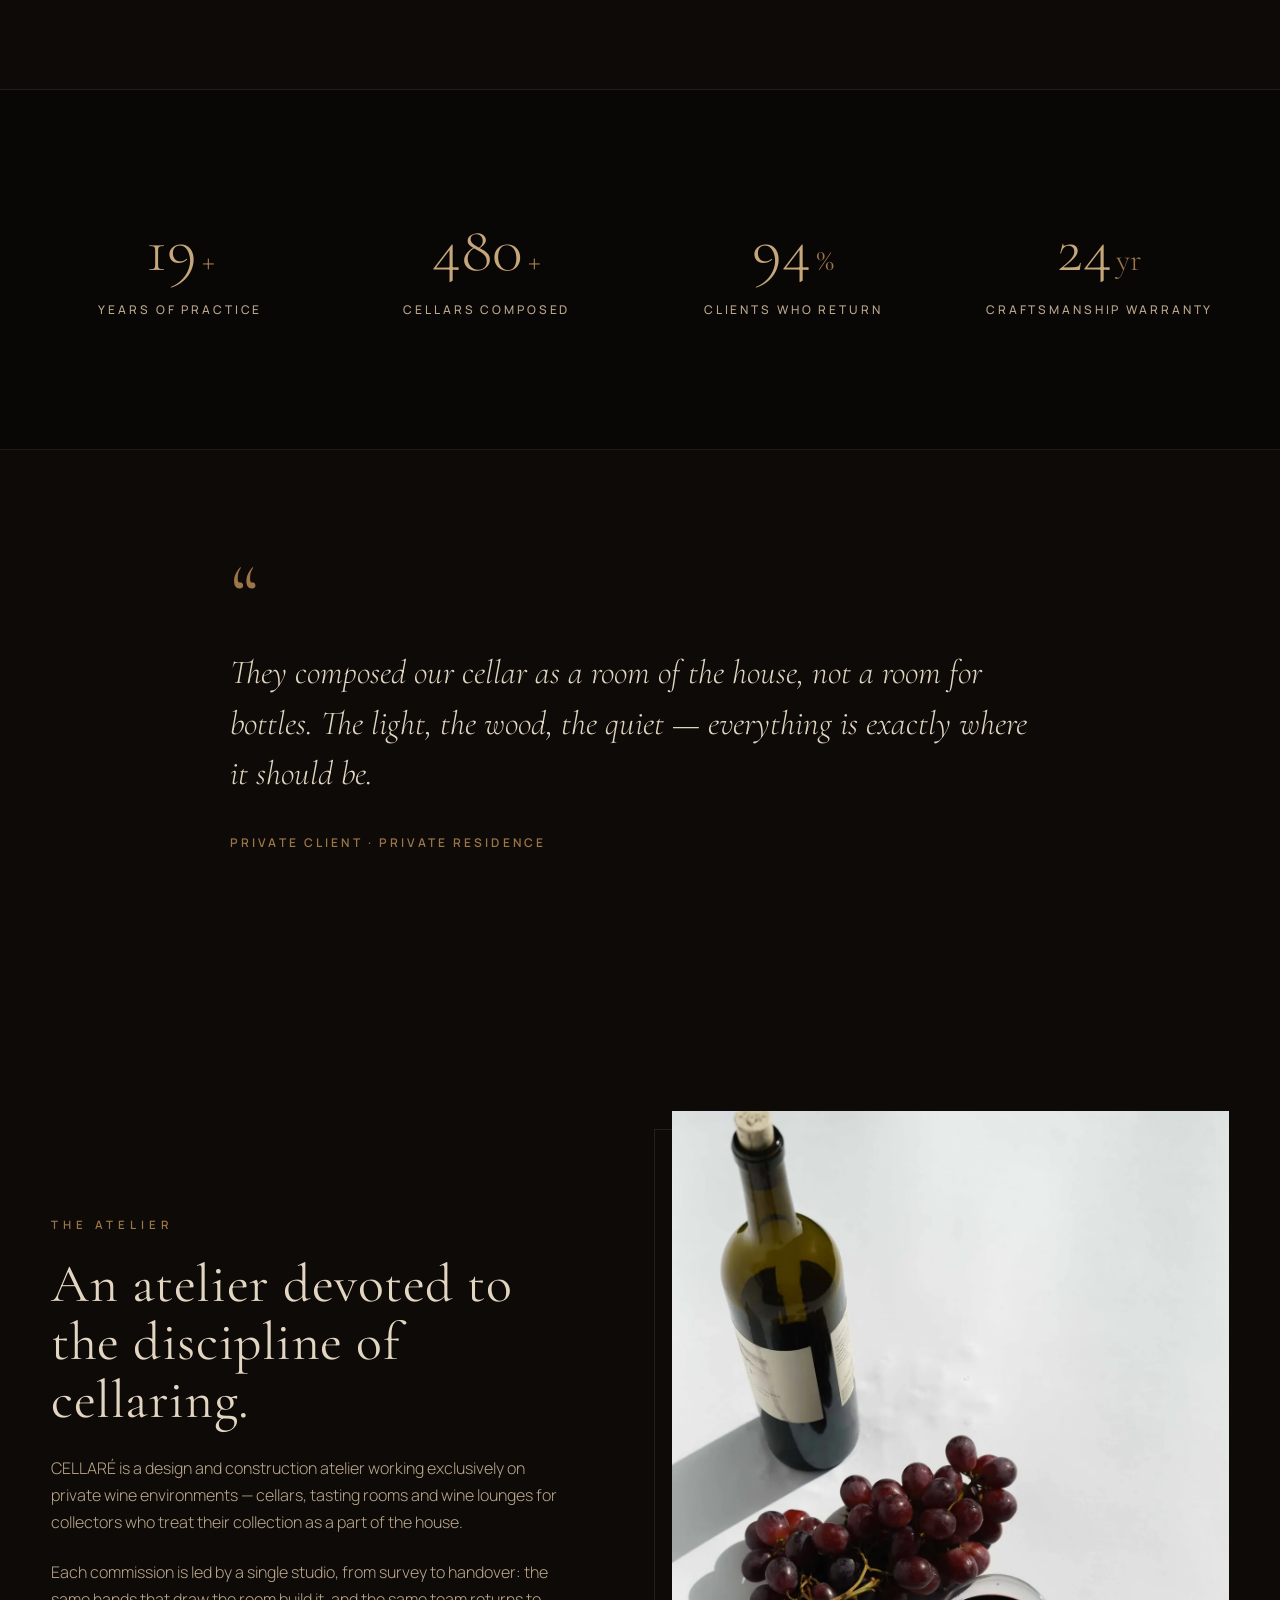
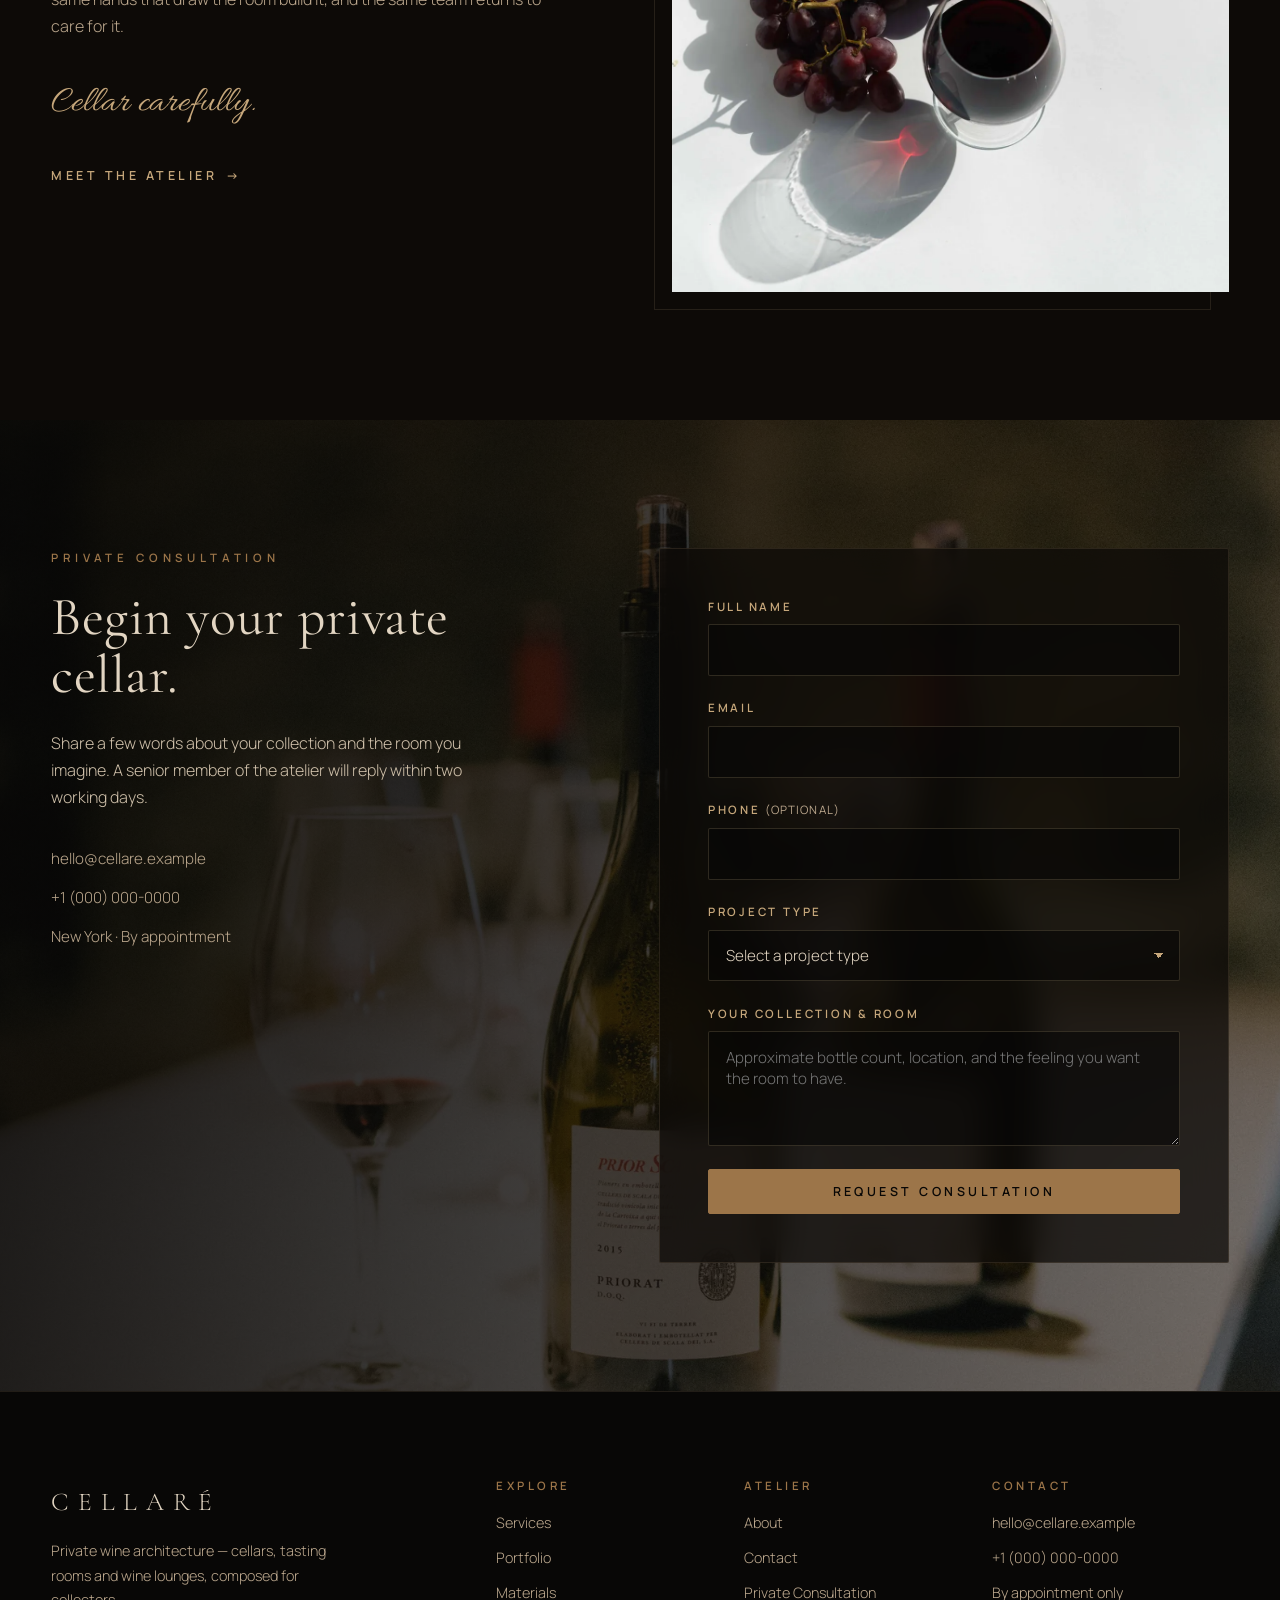
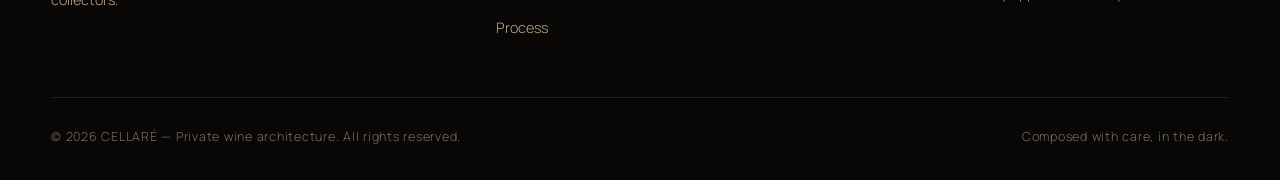
==== commit 9e91167b: "Materials: 6 wine-cellared tiles in 3x2 grid with cellar imagery" ====
--- a/index.html
+++ b/index.html
@@ -383,7 +383,7 @@
         <div class="materials__grid">
           <figure class="mat reveal">
             <div class="mat__media">
-              <img src="assets/img/mat-walnut.webp" alt="Smoked American walnut with deep grain" width="900" height="750" loading="lazy">
+              <img src="assets/img/mat-walnut.webp" alt="American walnut, deep grain of wine barrels in a cellar" width="900" height="1125" loading="lazy">
             </div>
             <figcaption>
               <h3 class="h3">American Walnut</h3>
@@ -392,7 +392,7 @@
           </figure>
           <figure class="mat reveal">
             <div class="mat__media">
-              <img src="assets/img/mat-limestone.webp" alt="Honed limestone surface in warm neutral tones" width="900" height="1350" loading="lazy">
+              <img src="assets/img/mat-limestone.webp" alt="Vaulted limestone arches of a historic wine cellar" width="900" height="1125" loading="lazy">
             </div>
             <figcaption>
               <h3 class="h3">Honed Limestone</h3>
@@ -401,7 +401,7 @@
           </figure>
           <figure class="mat reveal">
             <div class="mat__media">
-              <img src="assets/img/mat-travertine.webp" alt="Roman travertine with its classic porous vein" width="900" height="1350" loading="lazy">
+              <img src="assets/img/mat-travertine.webp" alt="Warm travertine stone walls in a rustic wine cellar" width="900" height="1125" loading="lazy">
             </div>
             <figcaption>
               <h3 class="h3">Roman Travertine</h3>
@@ -409,8 +409,8 @@
             </figcaption>
           </figure>
           <figure class="mat reveal">
-            <div class="mat__media">
-              <img src="assets/img/mat-glass.webp" alt="Smoked glass with a quiet reflective depth" width="900" height="600" loading="lazy">
+            <div class="mat__media mat__media--glass">
+              <img src="assets/img/mat-glass.webp" alt="A glass of red wine resting on an oak barrel" width="900" height="1125" loading="lazy">
             </div>
             <figcaption>
               <h3 class="h3">Smoked Glass</h3>
@@ -419,7 +419,7 @@
           </figure>
           <figure class="mat reveal">
             <div class="mat__media mat__media--bronze">
-              <img src="assets/img/mat-bronze.webp" alt="Patinated bronze with a brushed warm surface" width="900" height="596" loading="lazy">
+              <img src="assets/img/mat-bronze.webp" alt="Oak barrels glowing warmly in a dimly lit winery" width="900" height="1125" loading="lazy">
             </div>
             <figcaption>
               <h3 class="h3">Patinated Bronze</h3>
@@ -428,20 +428,11 @@
           </figure>
           <figure class="mat reveal">
             <div class="mat__media">
-              <img src="assets/img/mat-marble.webp" alt="Nero Marquina marble, black stone with white veining" width="900" height="600" loading="lazy">
+              <img src="assets/img/mat-marble.webp" alt="Monochrome vintage bottles, black and white like Nero Marquina" width="900" height="1125" loading="lazy">
             </div>
             <figcaption>
               <h3 class="h3">Nero Marquina Marble</h3>
               <p>Blackest stone, white vein.</p>
-            </figcaption>
-          </figure>
-          <figure class="mat reveal">
-            <div class="mat__media">
-              <img src="assets/img/mat-leather.webp" alt="Cognac leather with a fine, supple surface" width="900" height="600" loading="lazy">
-            </div>
-            <figcaption>
-              <h3 class="h3">Cognac Leather</h3>
-              <p>Tannery-grade, wrapped detail.</p>
             </figcaption>
           </figure>
         </div>
--- a/css/styles.css
+++ b/css/styles.css
@@ -759,7 +759,7 @@
 
 .materials__grid {
   display: grid;
-  grid-template-columns: repeat(4, 1fr);
+  grid-template-columns: repeat(3, 1fr);
   gap: clamp(1.2rem, 2.5vw, 2rem);
 }
 
@@ -796,6 +796,10 @@
 
 .mat__media--bronze img {
   filter: saturate(0.5) sepia(0.7) hue-rotate(-12deg) brightness(1.06);
+}
+
+.mat__media--glass img {
+  filter: brightness(0.72) saturate(1.12) contrast(1.08);
 }
 
 .mat figcaption {
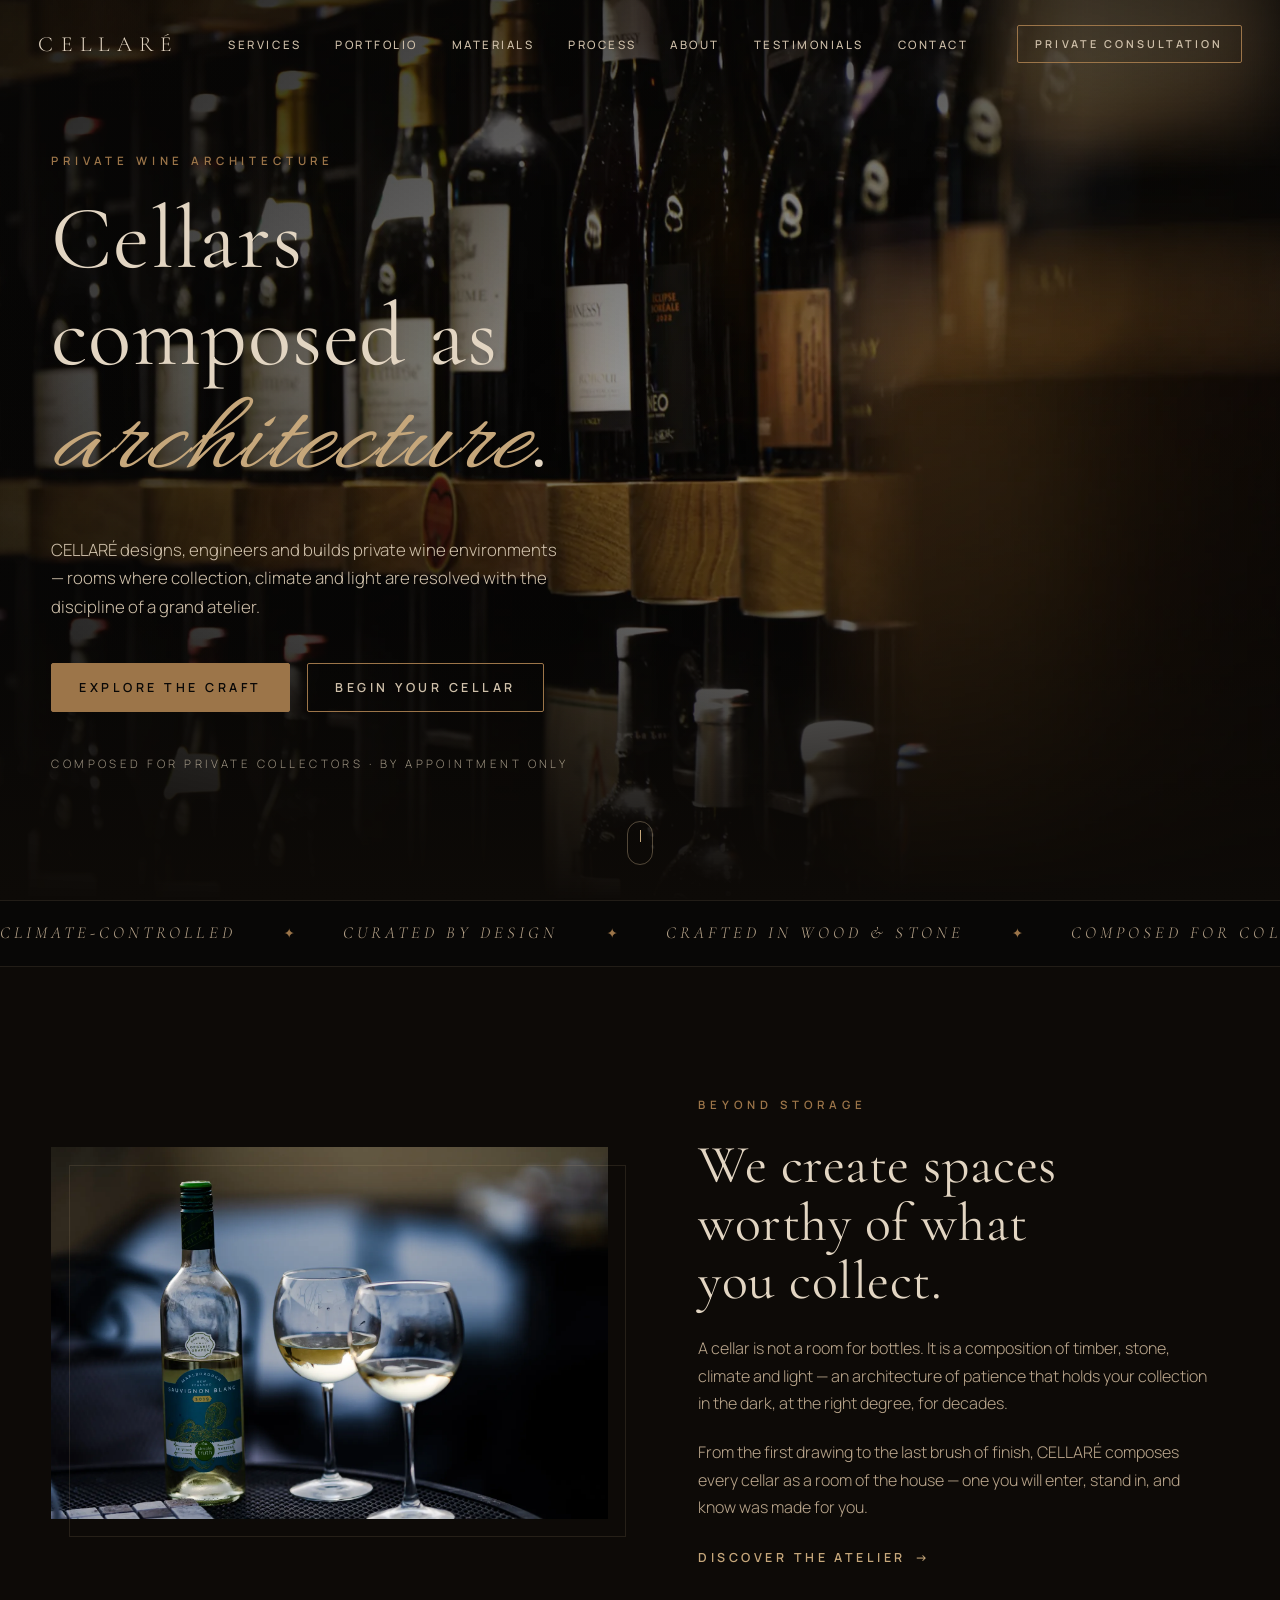
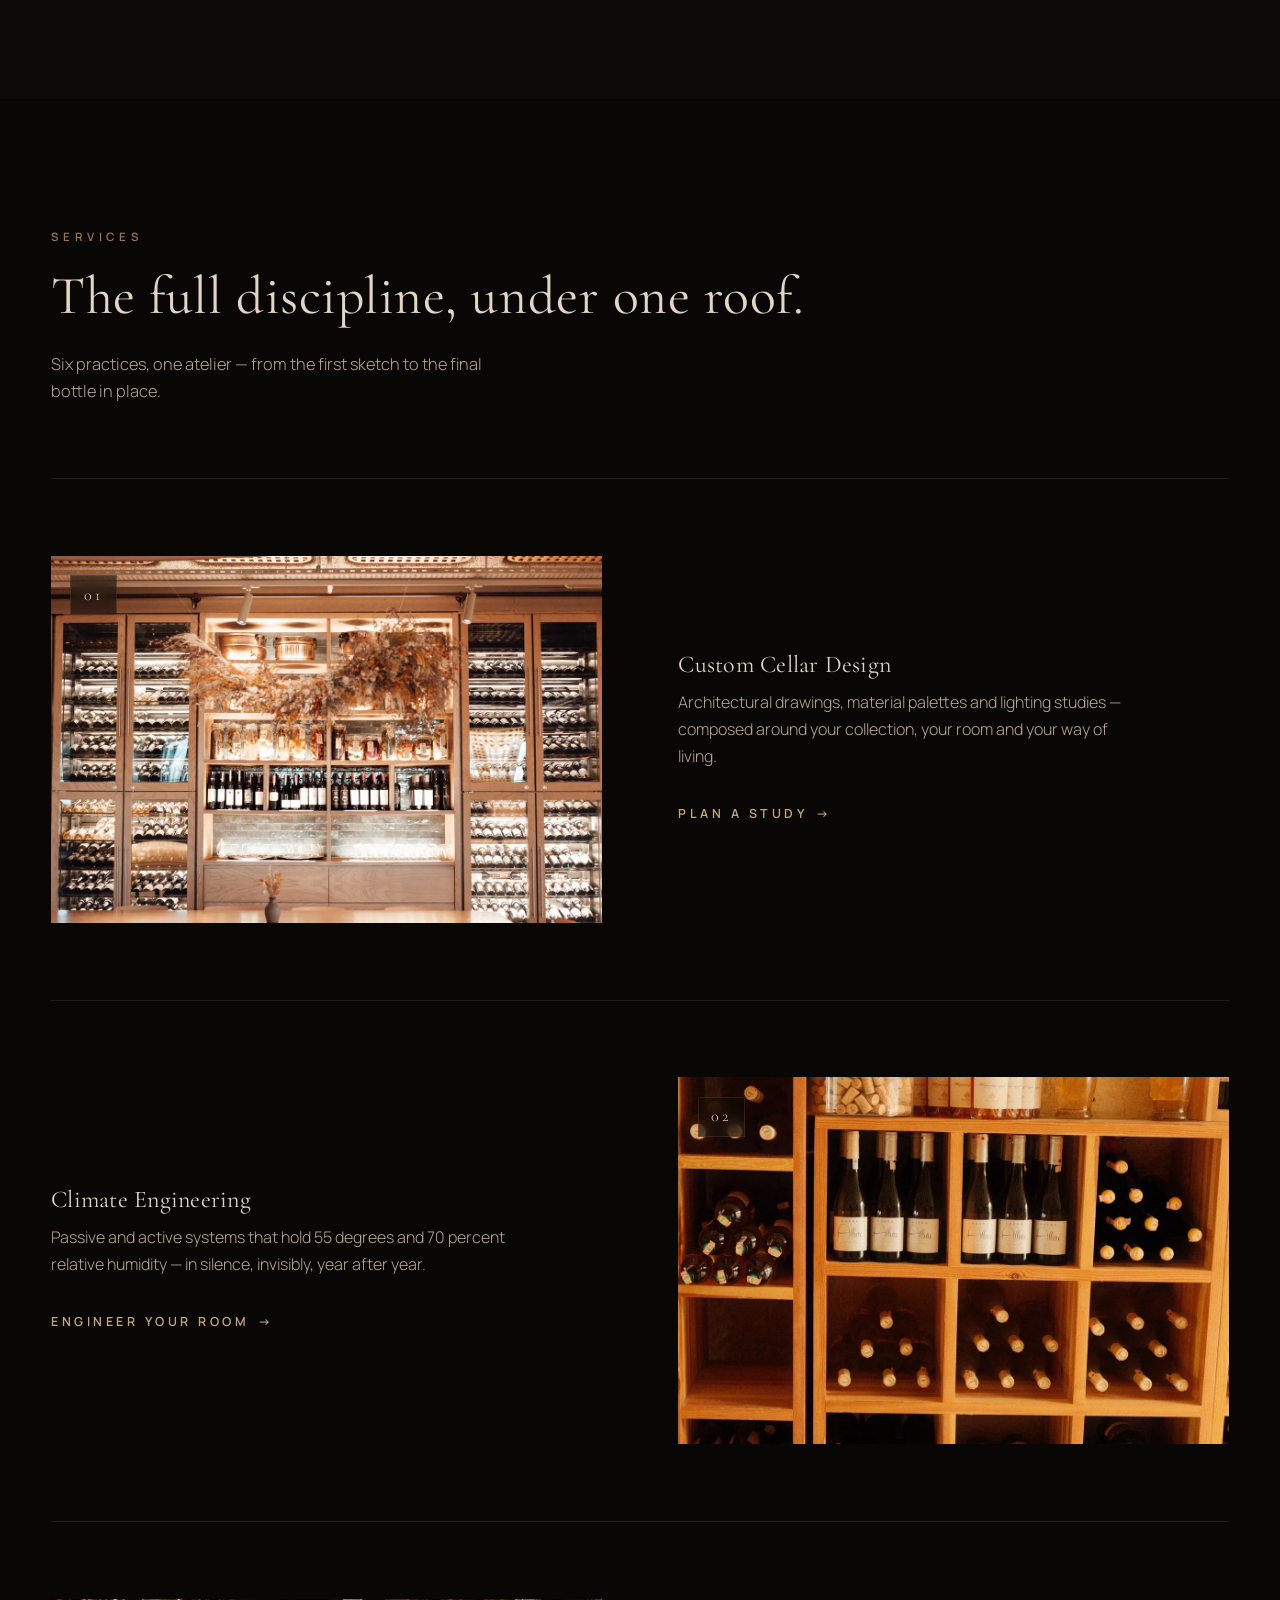
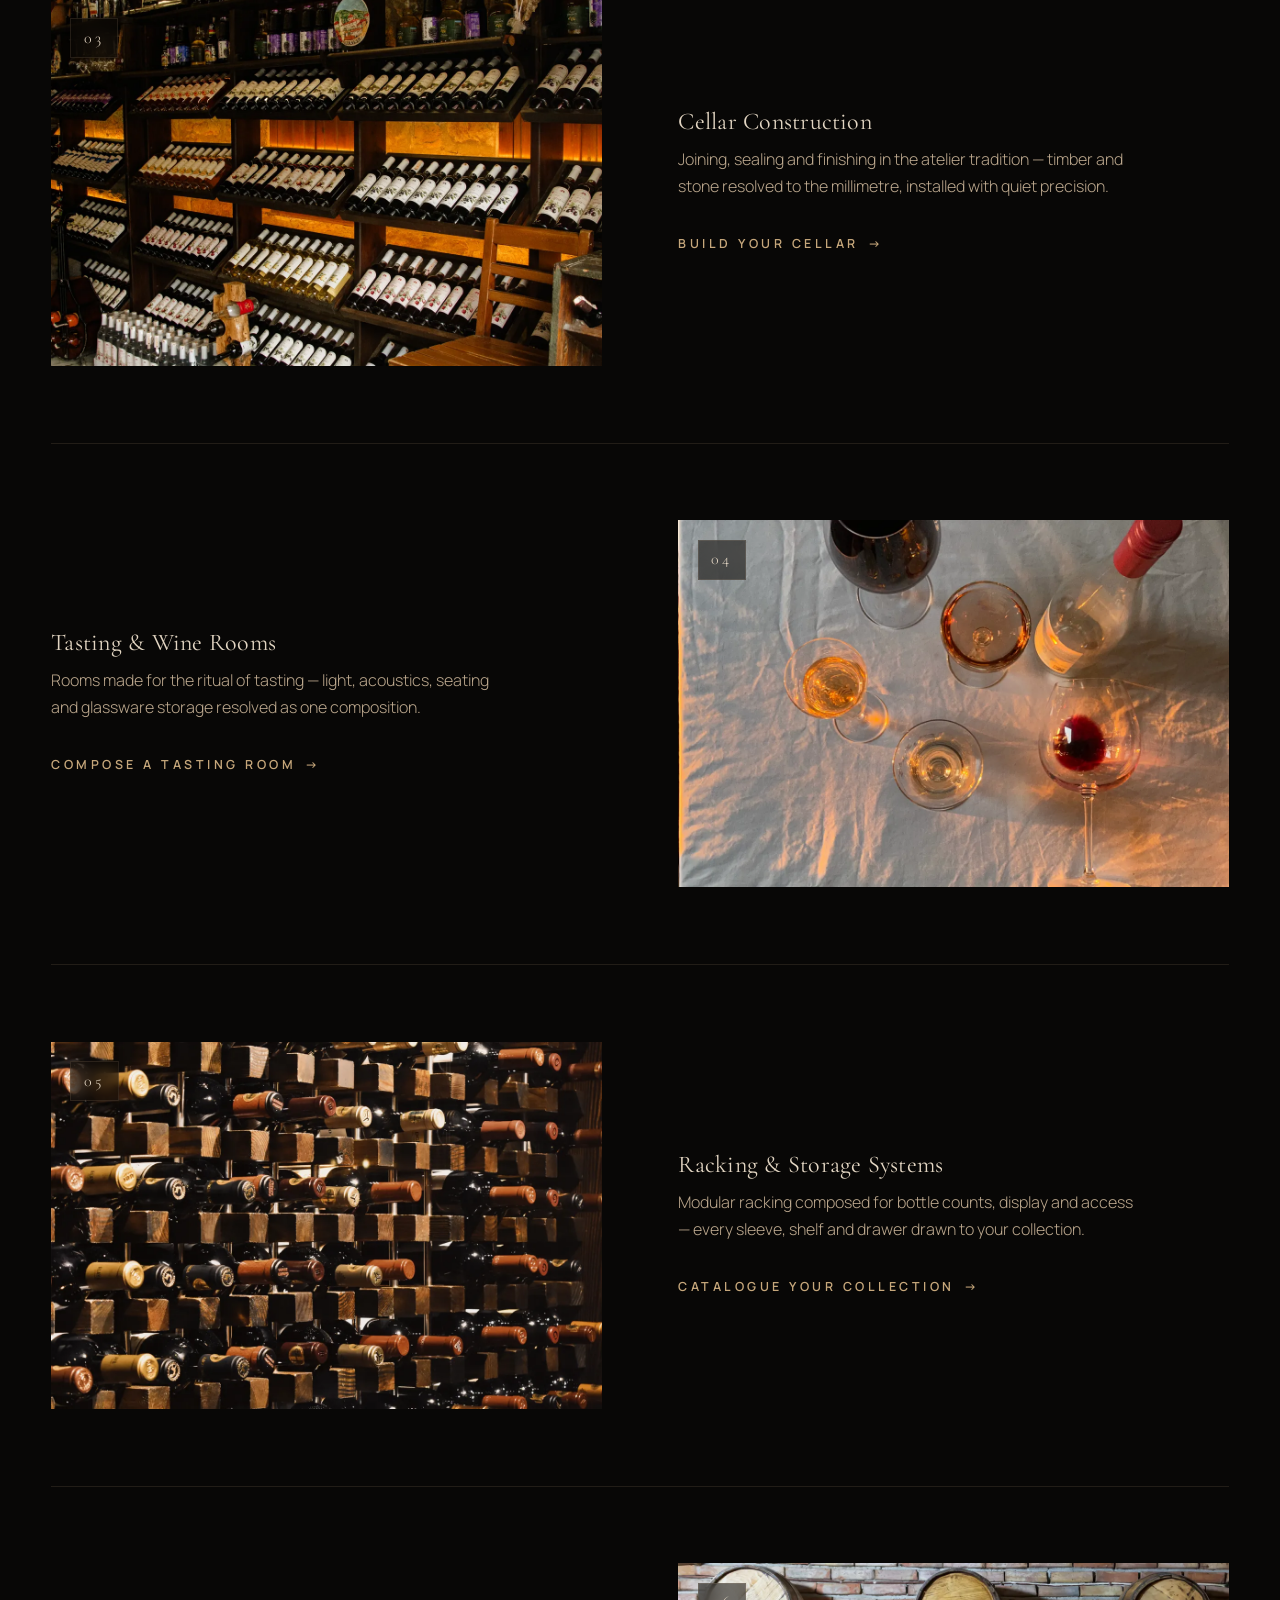
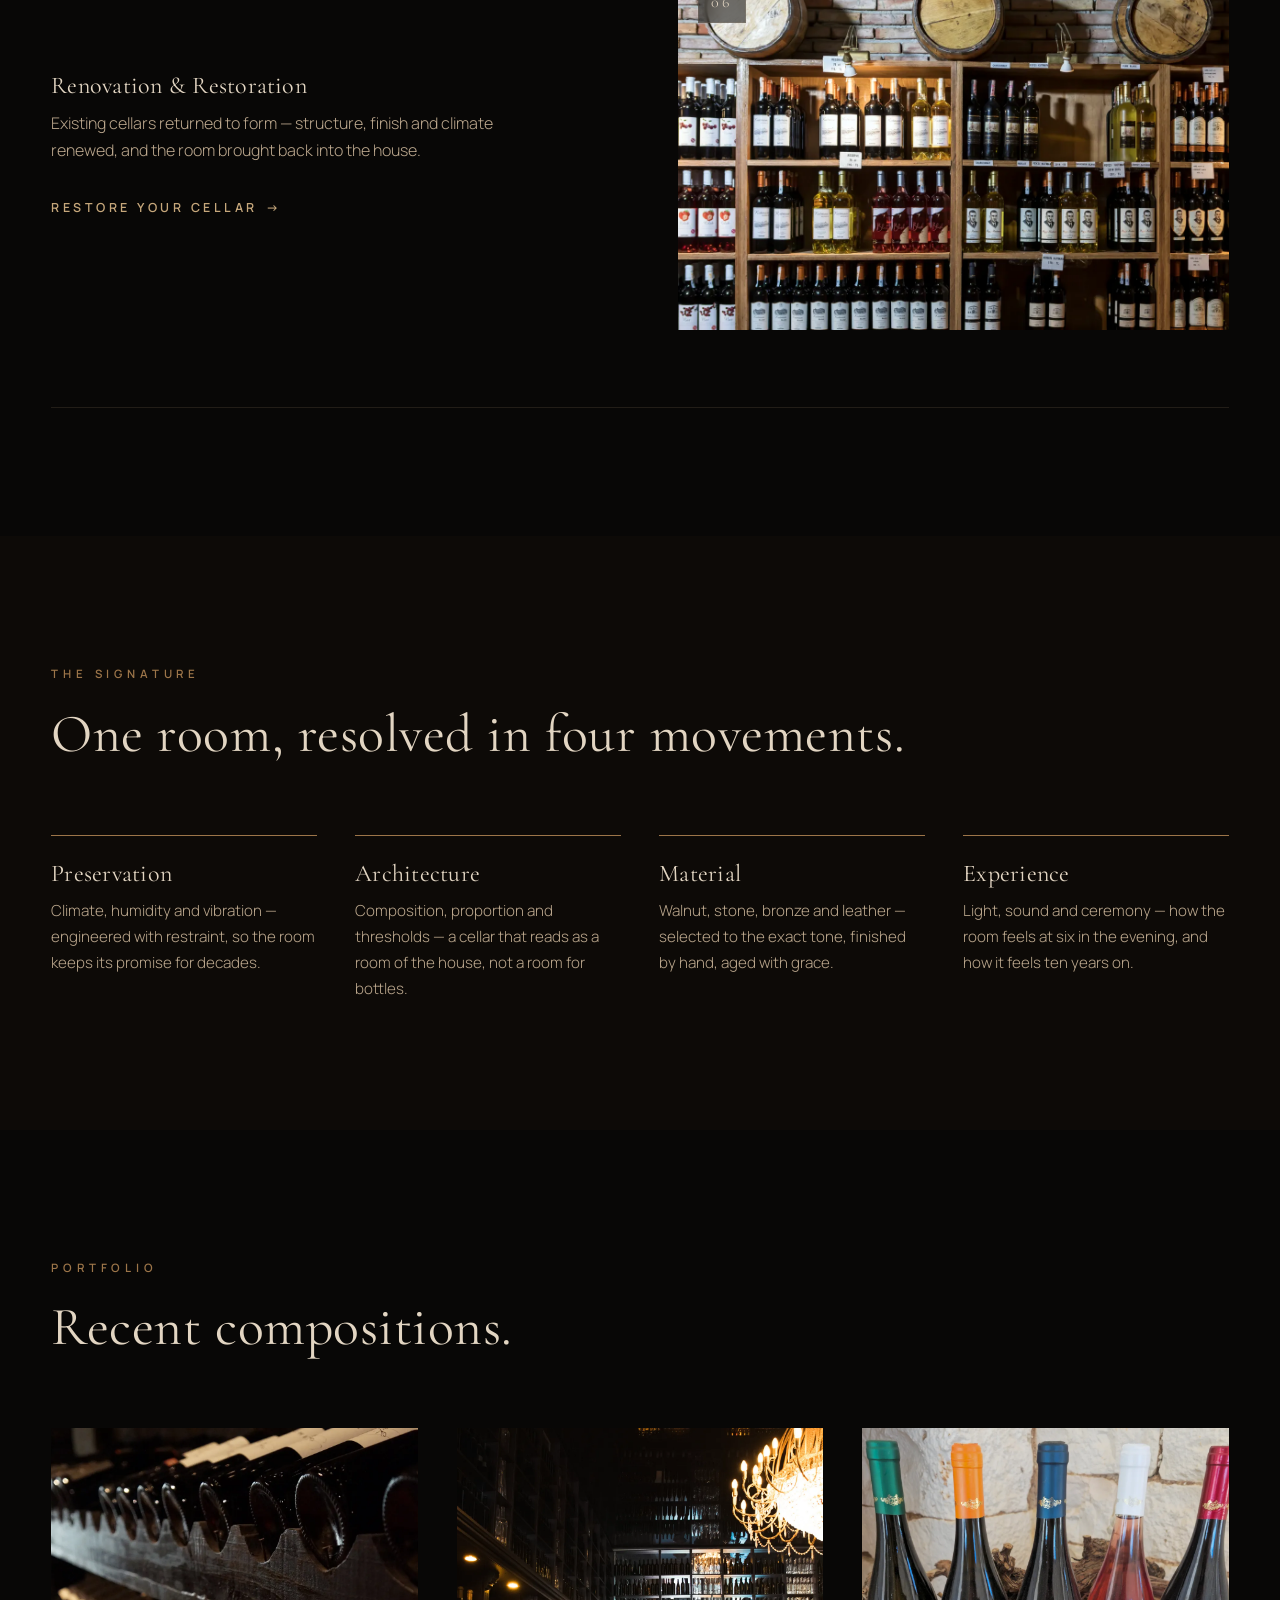
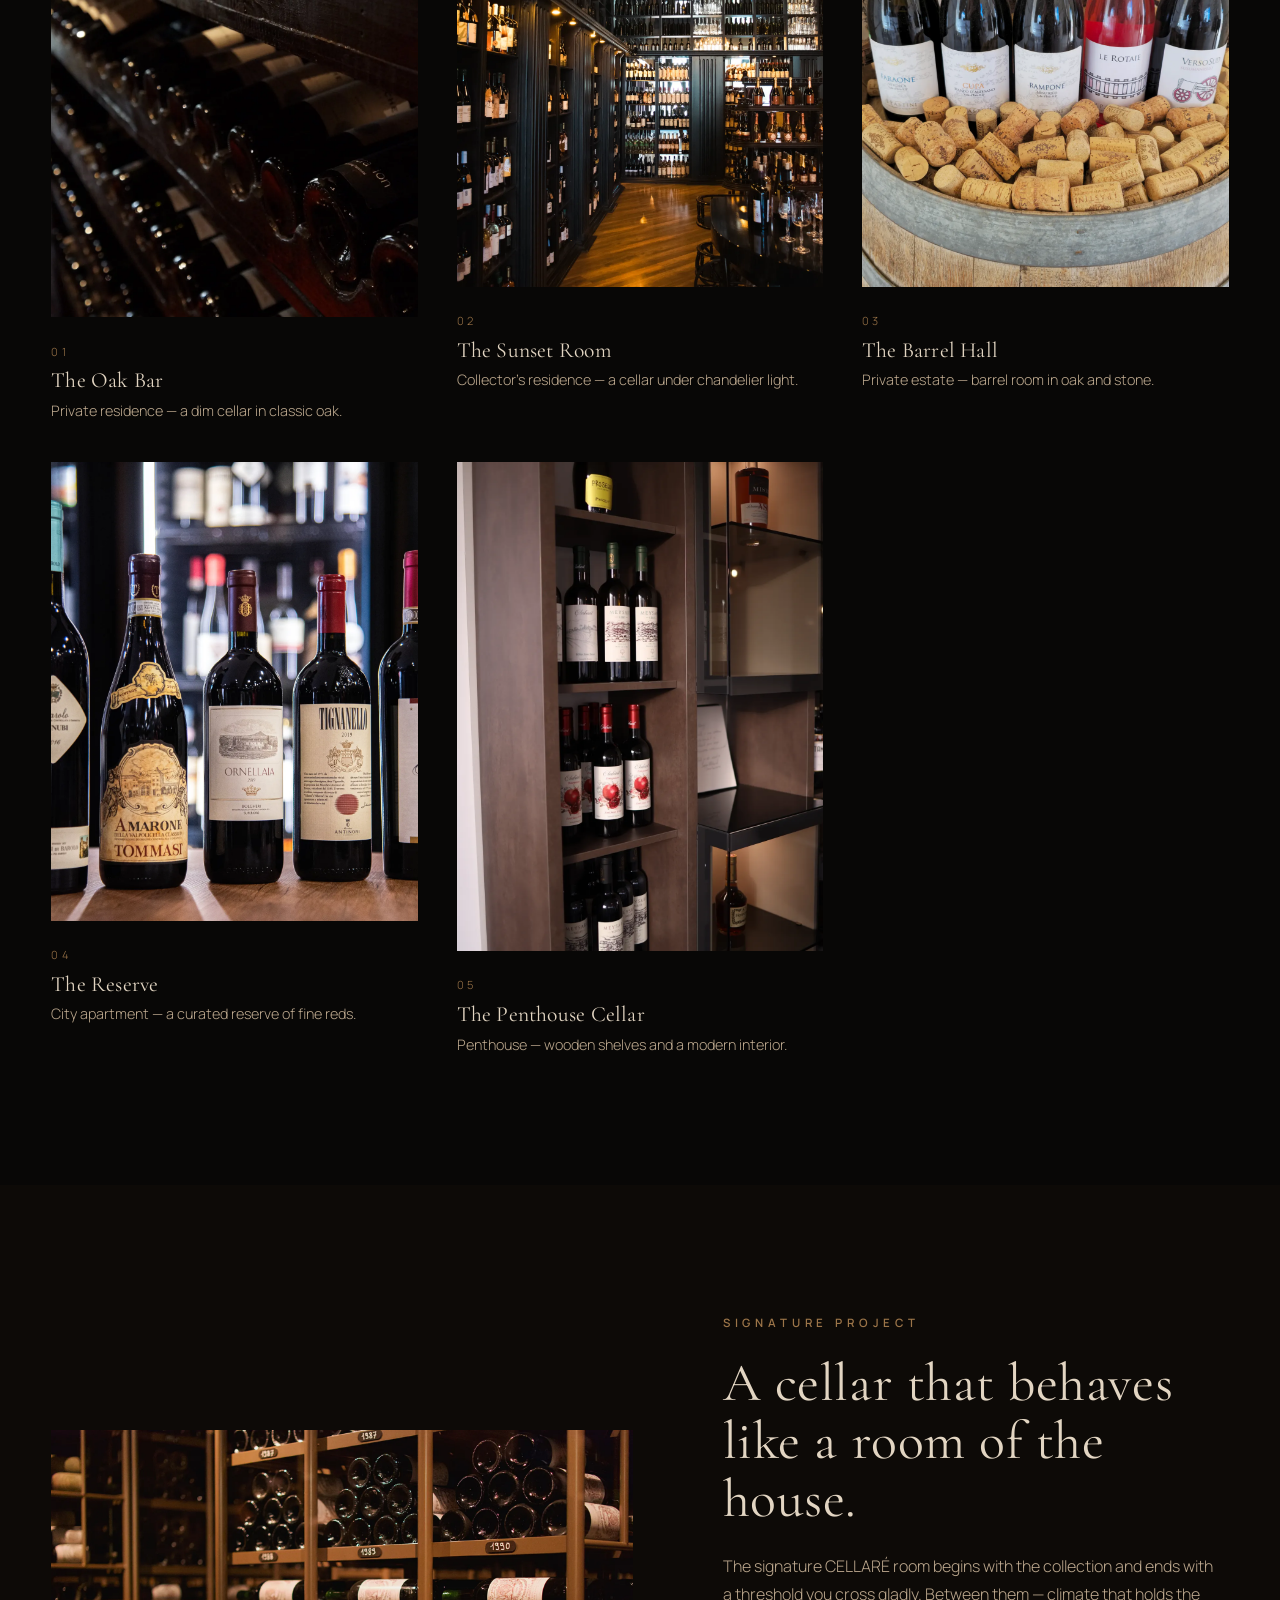
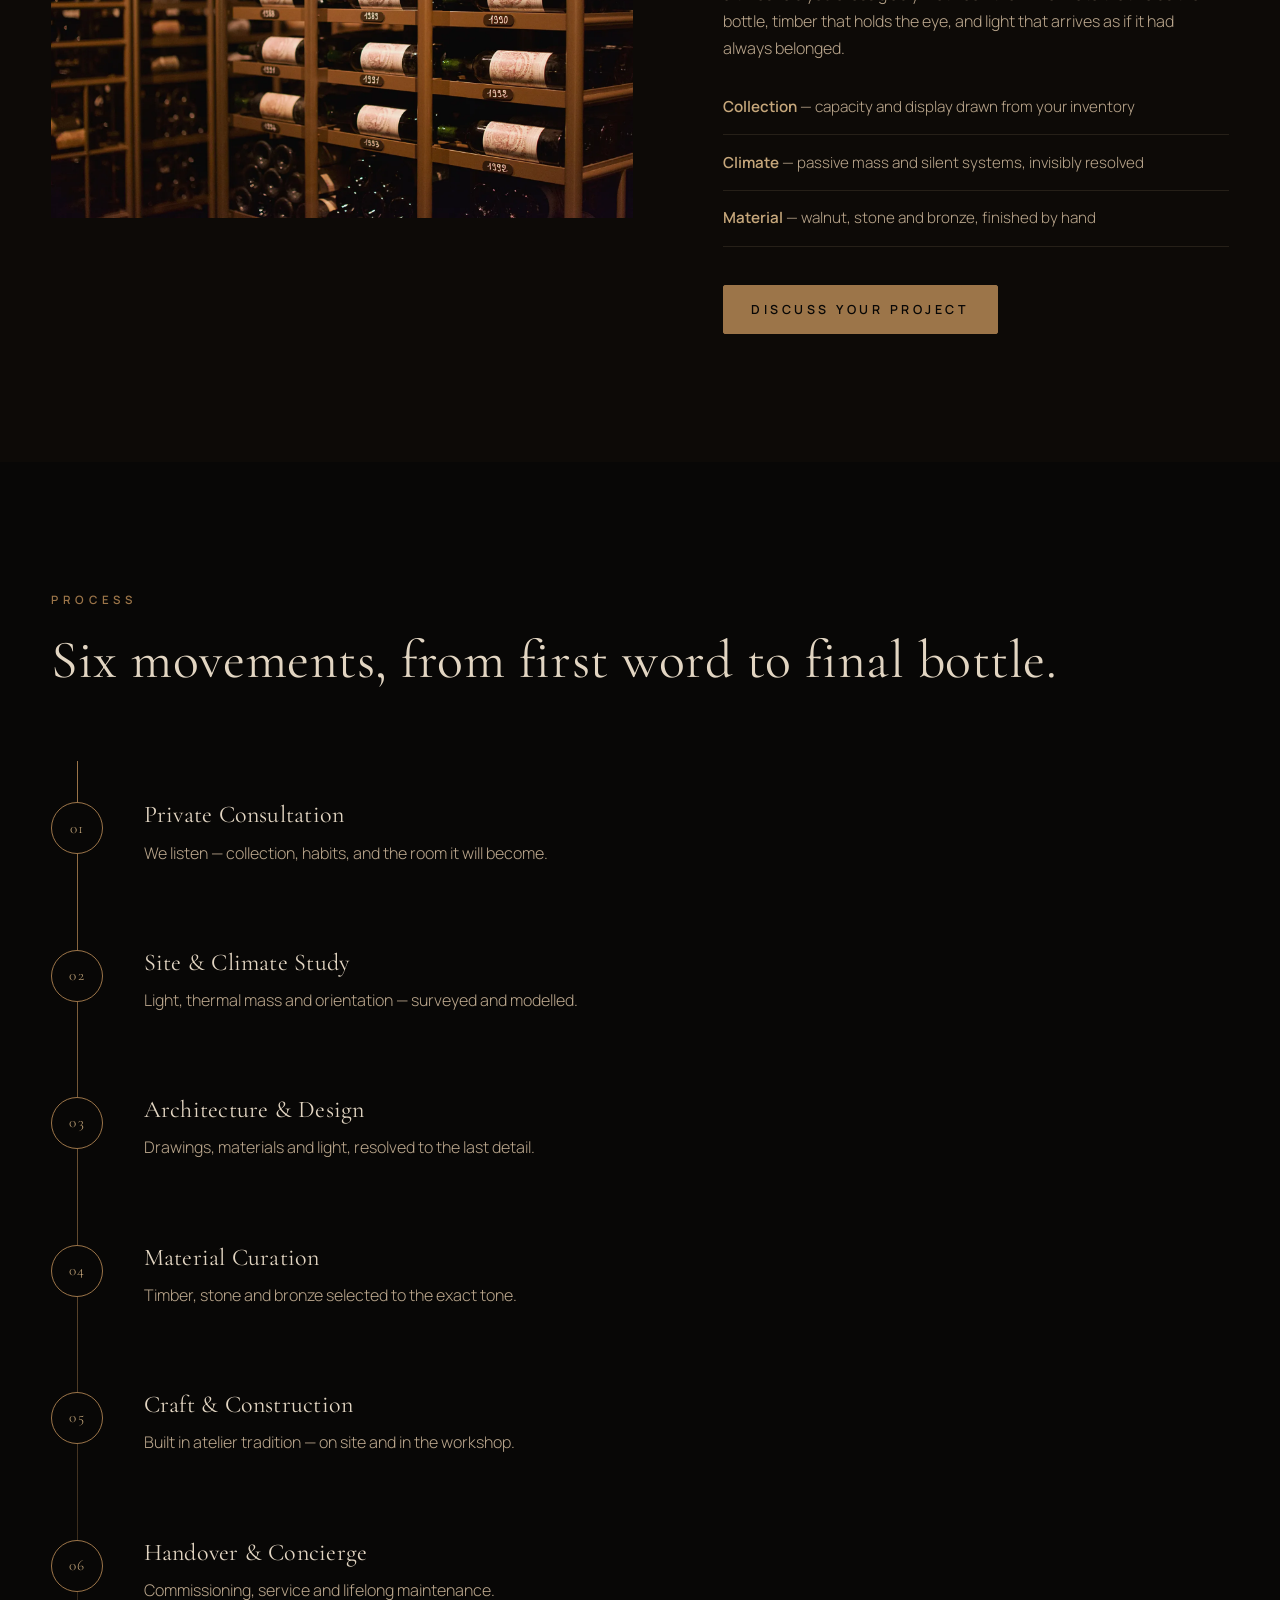
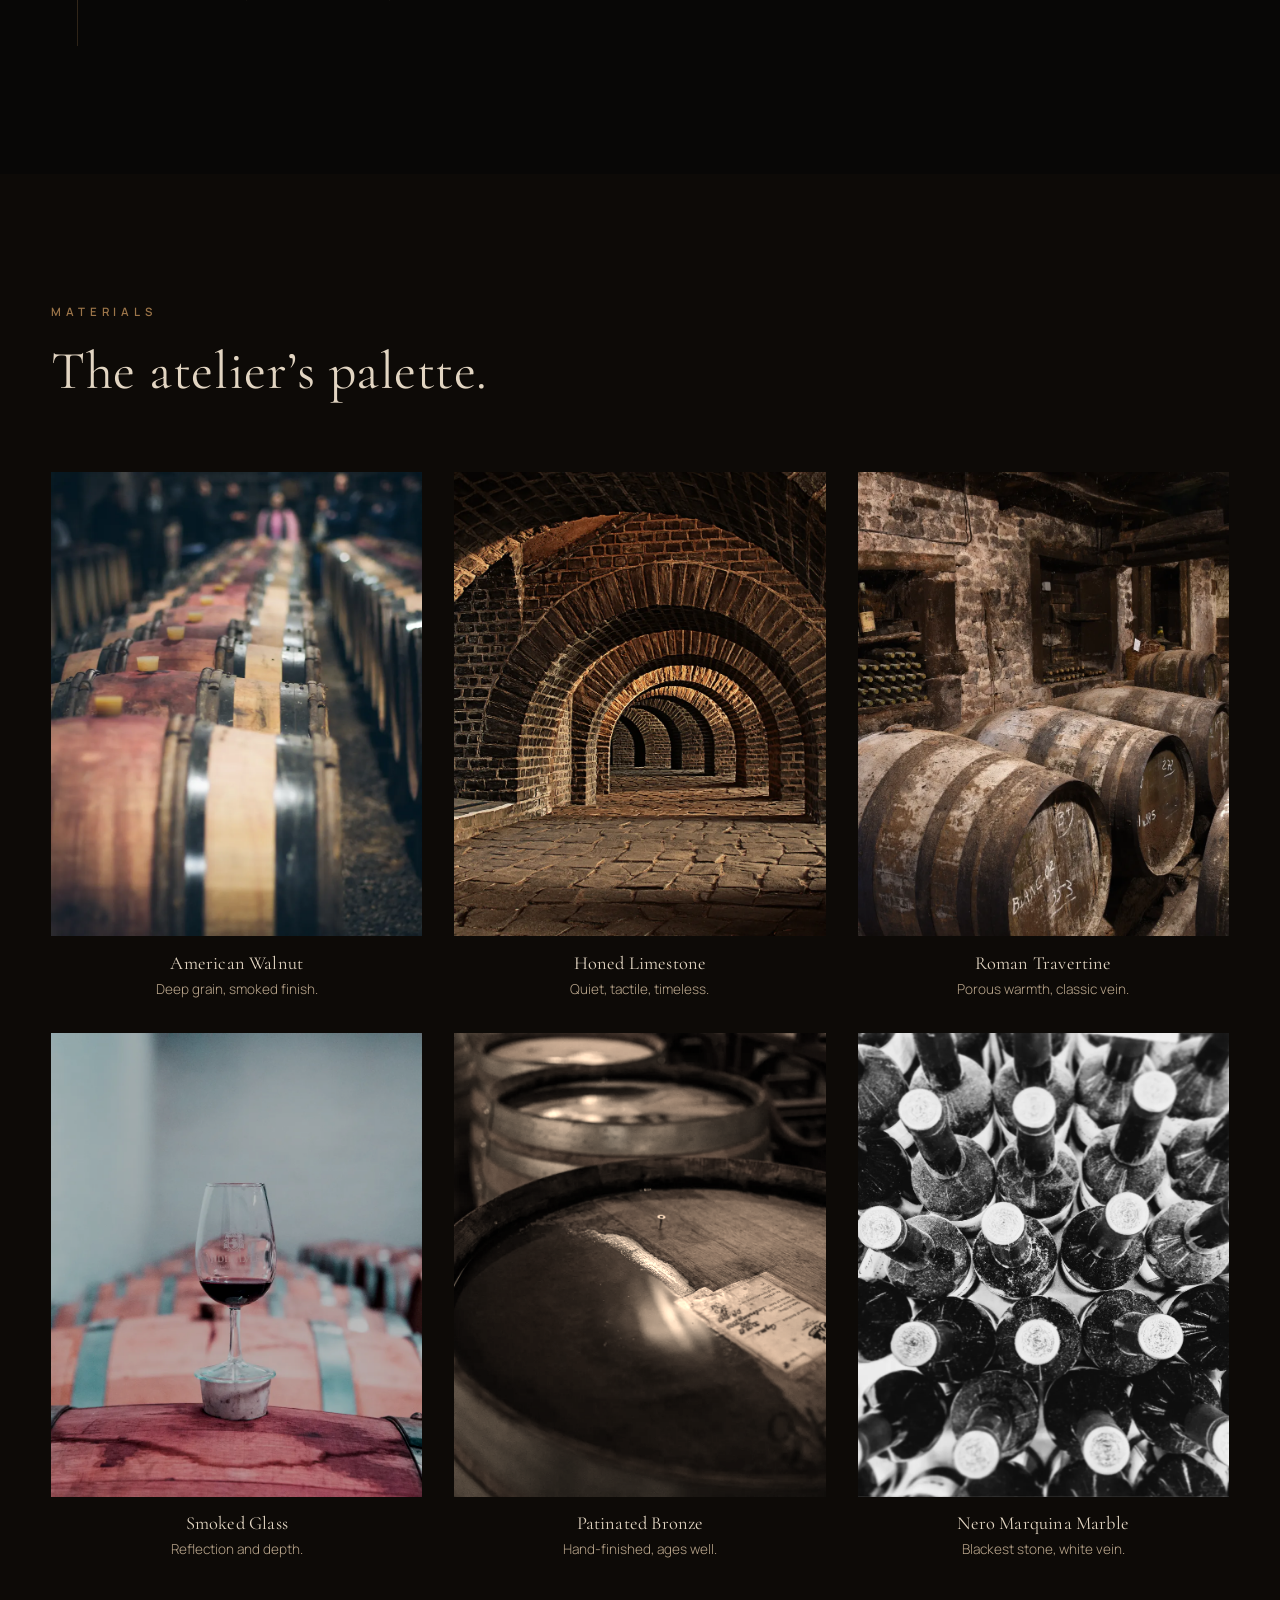
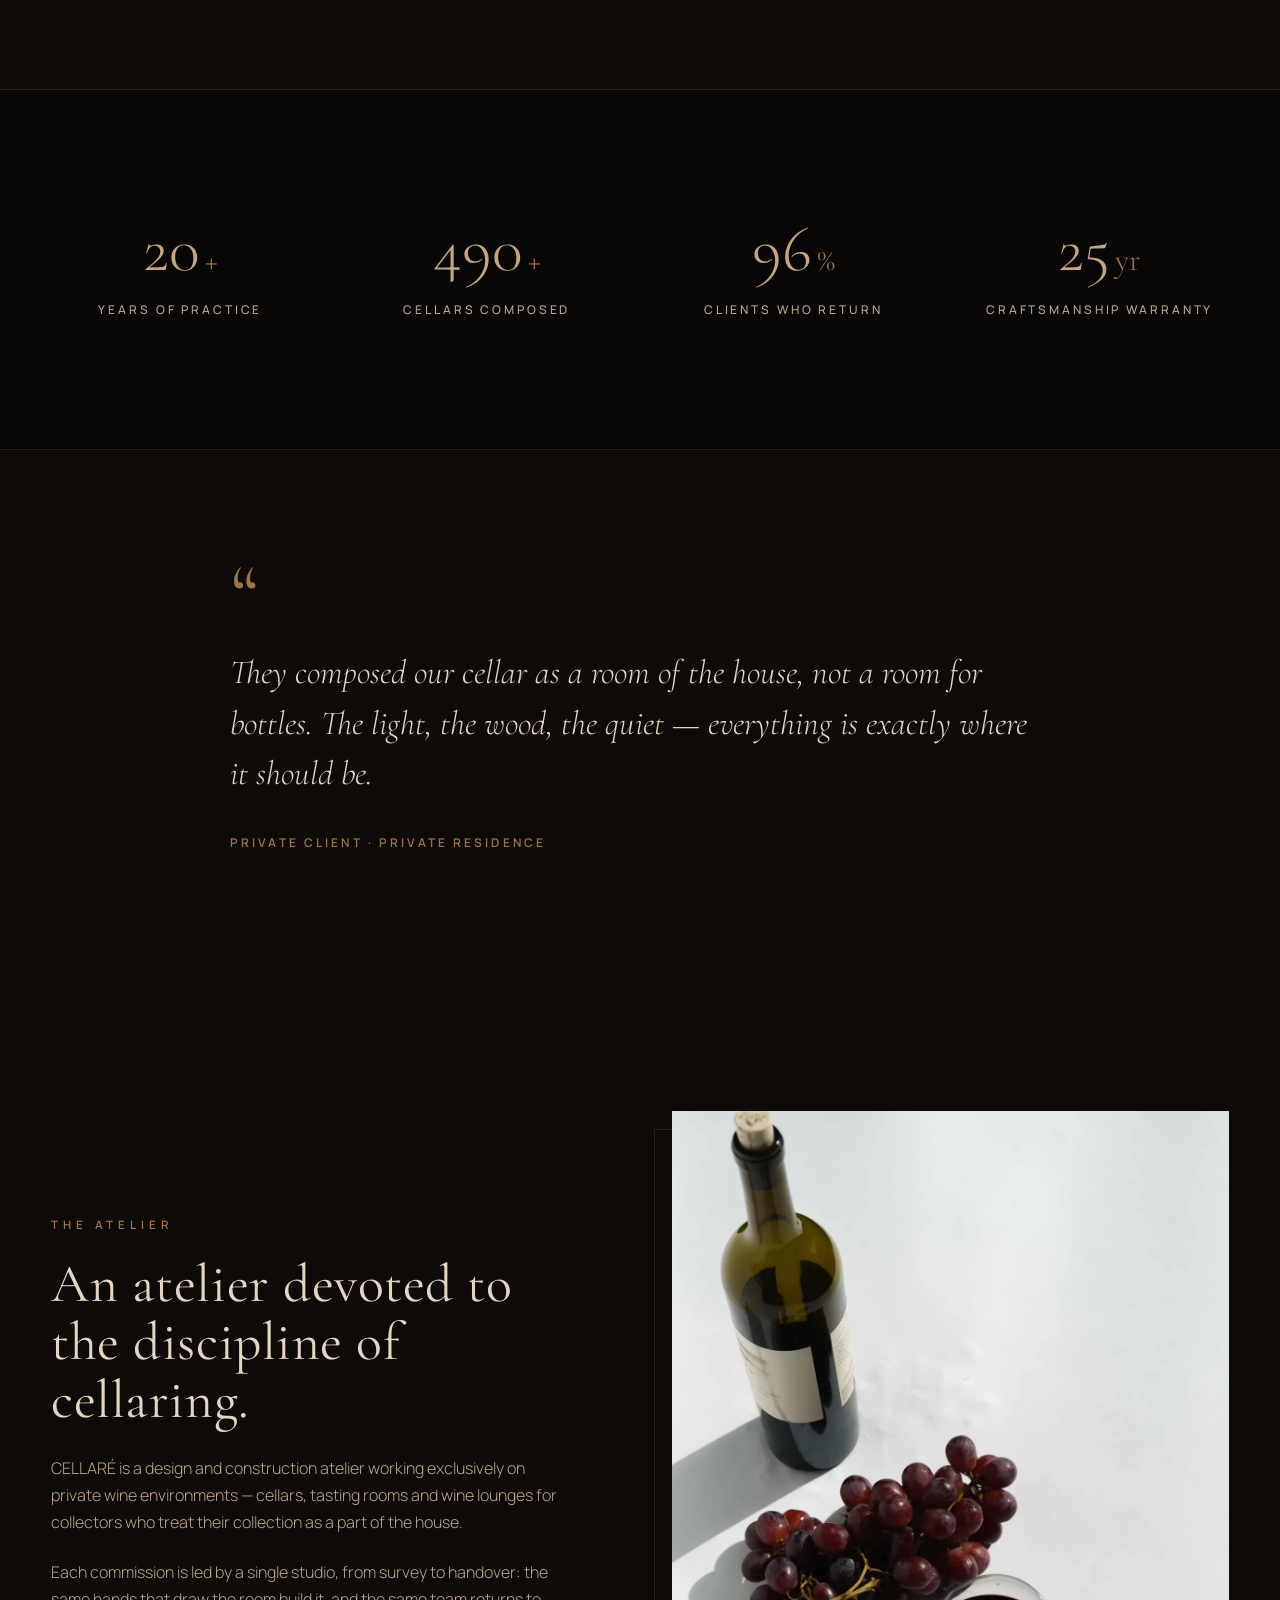
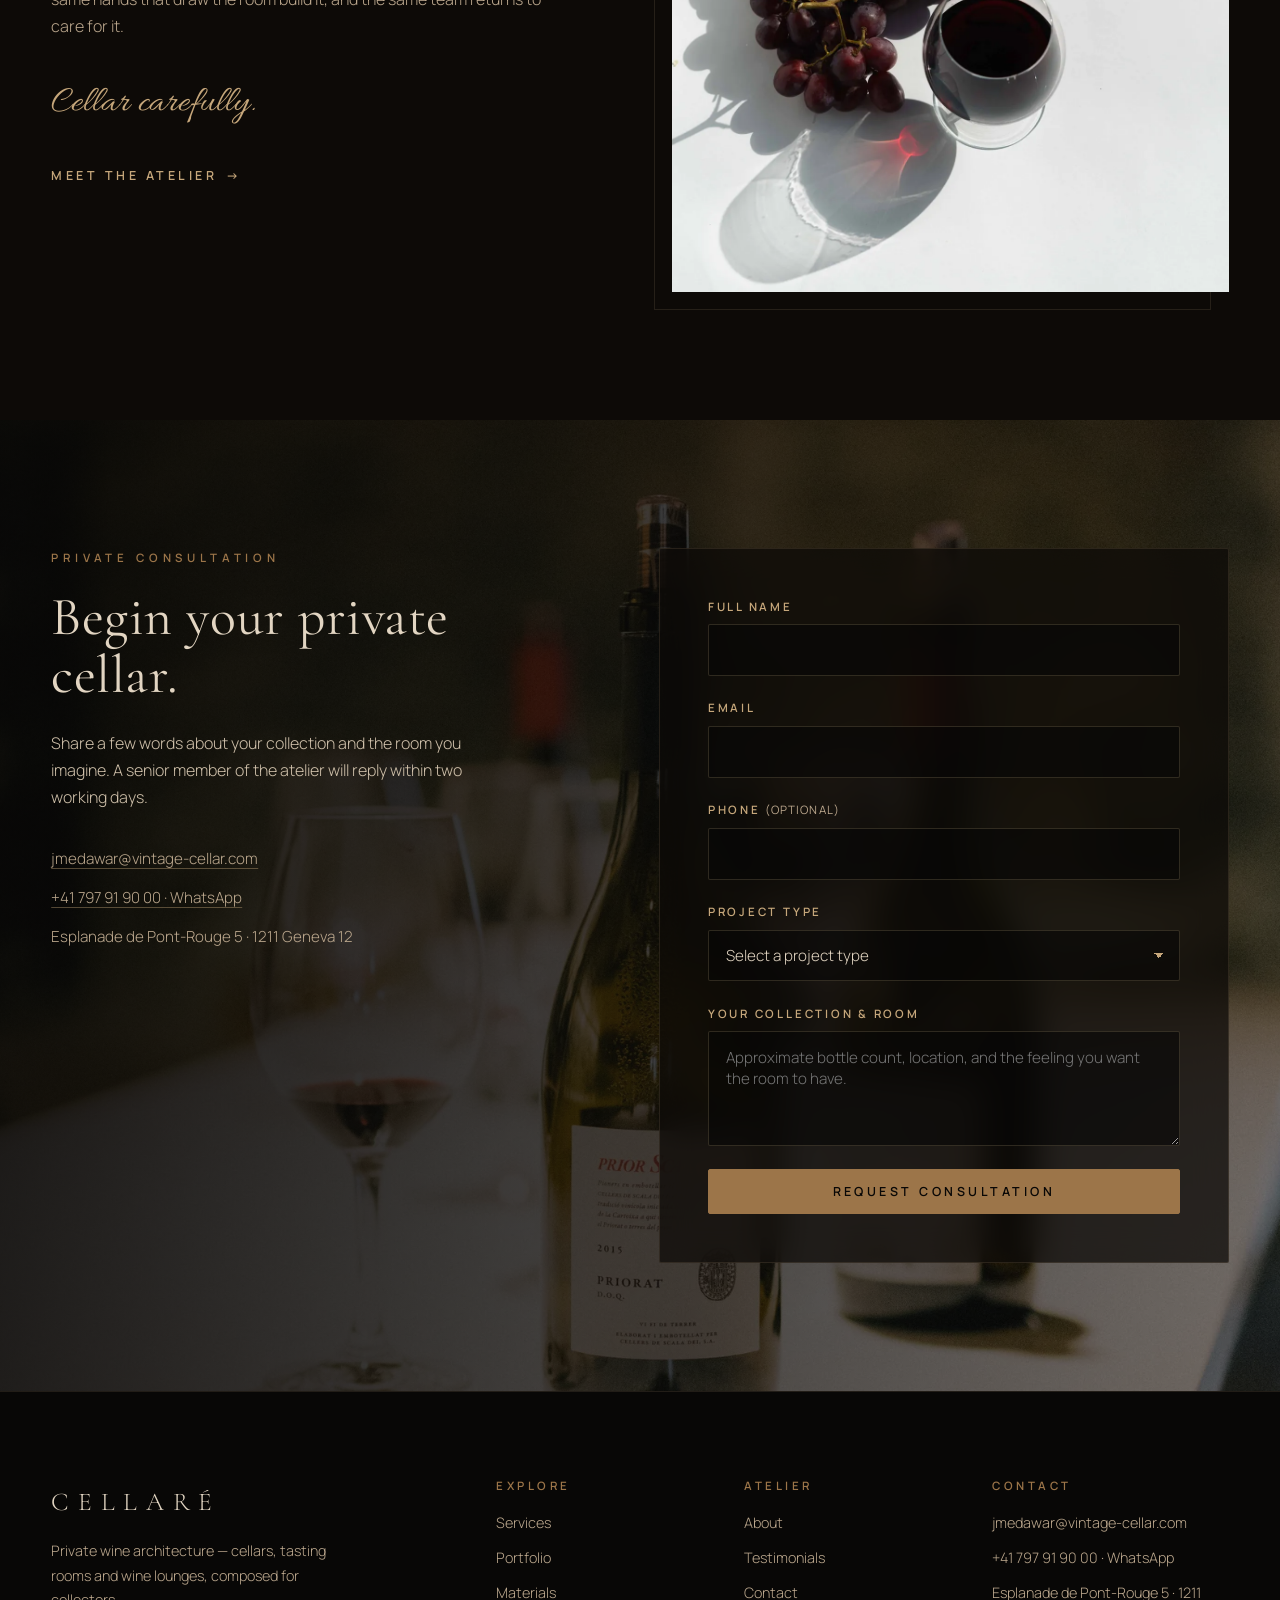
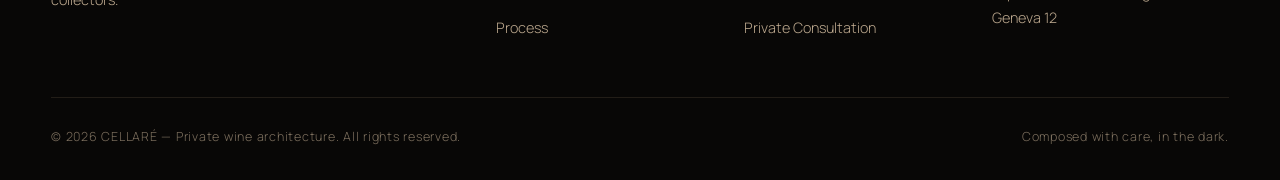
==== commit 942e3520: "Add testimonials page with cellar backdrop; add Vintage Cellar contact details" ====
--- a/index.html
+++ b/index.html
@@ -33,12 +33,14 @@
     "name": "CELLARÉ",
     "description": "Private wine cellar architecture and construction atelier.",
     "url": "https://cellare.example/",
-    "email": "hello@cellare.example",
-    "telephone": "+1 (000) 000-0000",
+    "email": "jmedawar@vintage-cellar.com",
+    "telephone": "+41 797 91 90 00",
     "address": {
       "@type": "PostalAddress",
-      "addressLocality": "New York",
-      "addressCountry": "US"
+      "streetAddress": "Esplanade de Pont-Rouge 5, CP 225",
+      "postalCode": "1211",
+      "addressLocality": "Geneva 12",
+      "addressCountry": "CH"
     }
   }
   </script>
@@ -57,6 +59,7 @@
           <li><a href="#materials">Materials</a></li>
           <li><a href="#process">Process</a></li>
           <li><a href="#about">About</a></li>
+          <li><a href="testimonials.html">Testimonials</a></li>
           <li><a href="#contact">Contact</a></li>
         </ul>
         <a class="btn btn--ghost btn--nav" href="#contact">Private Consultation</a>
@@ -71,6 +74,7 @@
           <li><a href="#materials">Materials</a></li>
           <li><a href="#process">Process</a></li>
           <li><a href="#about">About</a></li>
+          <li><a href="testimonials.html">Testimonials</a></li>
           <li><a href="#contact">Contact</a></li>
         </ul>
         <a class="btn btn--ghost" href="#contact">Private Consultation</a>
@@ -504,9 +508,9 @@
             <h2 class="h2">Begin your private cellar.</h2>
             <p class="contact__copy">Share a few words about your collection and the room you imagine. A senior member of the atelier will reply within two working days.</p>
             <ul class="contact__meta">
-              <li>hello@cellare.example</li>
-              <li>+1 (000) 000-0000</li>
-              <li>New York · By appointment</li>
+              <li><a href="mailto:jmedawar@vintage-cellar.com">jmedawar@vintage-cellar.com</a></li>
+              <li><a href="https://wa.me/41797919000">+41 797 91 90 00 · WhatsApp</a></li>
+              <li>Esplanade de Pont-Rouge 5 · 1211 Geneva 12</li>
             </ul>
           </div>
           <form class="form" id="contact-form" novalidate>
@@ -571,6 +575,7 @@
           <h4>Atelier</h4>
           <ul>
             <li><a href="#about">About</a></li>
+            <li><a href="testimonials.html">Testimonials</a></li>
             <li><a href="#contact">Contact</a></li>
             <li><a href="#contact">Private Consultation</a></li>
           </ul>
@@ -578,9 +583,9 @@
         <div class="footer__col">
           <h4>Contact</h4>
           <ul>
-            <li>hello@cellare.example</li>
-            <li>+1 (000) 000-0000</li>
-            <li>By appointment only</li>
+            <li><a href="mailto:jmedawar@vintage-cellar.com">jmedawar@vintage-cellar.com</a></li>
+            <li><a href="https://wa.me/41797919000">+41 797 91 90 00 · WhatsApp</a></li>
+            <li>Esplanade de Pont-Rouge 5 · 1211 Geneva 12</li>
           </ul>
         </div>
       </div>
--- a/css/styles.css
+++ b/css/styles.css
@@ -1291,4 +1291,127 @@
   .mat:hover .mat__media img {
     transform: none;
   }
-}+}
+/* ---------- Testimonials page ---------- */
+
+.page-hero {
+  position: relative;
+  min-height: 88vh;
+  display: flex;
+  align-items: flex-end;
+  overflow: hidden;
+  padding-bottom: 4rem;
+}
+
+.page-hero__media {
+  position: absolute;
+  inset: 0;
+}
+
+.page-hero__media img {
+  width: 100%;
+  height: 100%;
+  object-fit: cover;
+  animation: hero-zoom 18s var(--ease) both;
+}
+
+.page-hero__shade {
+  position: absolute;
+  inset: 0;
+  background:
+    linear-gradient(180deg, rgba(13, 10, 7, 0.66) 0%, rgba(13, 10, 7, 0.34) 42%, var(--bg) 100%),
+    linear-gradient(90deg, rgba(13, 10, 7, 0.8) 0%, rgba(13, 10, 7, 0.2) 60%, rgba(13, 10, 7, 0.45) 100%);
+}
+
+.testimonials__list {
+  display: grid;
+  gap: clamp(1.4rem, 3vw, 2.2rem);
+}
+
+.testimonial {
+  position: relative;
+  background: linear-gradient(135deg, rgba(28, 21, 15, 0.9), rgba(16, 12, 9, 0.94));
+  border: 1px solid rgba(198, 167, 123, 0.18);
+  border-radius: 4px;
+  padding: clamp(1.9rem, 4vw, 2.8rem);
+}
+
+.testimonial__mark {
+  display: block;
+  font-family: var(--font-script);
+  font-size: 2.6rem;
+  line-height: 0.5;
+  color: var(--bronze);
+  margin-bottom: 1.2rem;
+}
+
+.testimonial__quote {
+  font-family: var(--font-serif);
+  font-style: italic;
+  font-weight: 300;
+  font-size: clamp(1.2rem, 2.4vw, 1.5rem);
+  line-height: 1.62;
+  color: var(--ivory);
+  margin-bottom: 1.8rem;
+}
+
+.testimonial__byline {
+  display: flex;
+  align-items: baseline;
+  gap: 0.9rem;
+  padding-top: 1.2rem;
+  border-top: 1px solid rgba(198, 167, 123, 0.16);
+}
+
+.testimonial__name {
+  font-family: var(--font-serif);
+  font-size: 1.05rem;
+  letter-spacing: 0.18em;
+  text-transform: uppercase;
+  color: var(--champagne);
+}
+
+.testimonial__place {
+  font-family: var(--font-body);
+  font-size: 0.7rem;
+  font-weight: 600;
+  letter-spacing: 0.26em;
+  text-transform: uppercase;
+  color: var(--limestone);
+}
+
+.cta-band {
+  text-align: center;
+  border-top: 1px solid var(--glass-border);
+  background: linear-gradient(180deg, transparent, rgba(156, 117, 73, 0.05));
+  padding: clamp(5rem, 10vw, 8rem) 0;
+}
+
+.cta-band .h2 {
+  margin-bottom: 1.1rem;
+}
+
+.cta-band__lede {
+  color: var(--limestone);
+  max-width: 46ch;
+  margin: 0 auto 2.4rem;
+}
+
+.contact__meta a {
+  color: inherit;
+  text-decoration: underline;
+  text-underline-offset: 4px;
+  text-decoration-color: rgba(198, 167, 123, 0.4);
+  transition: color 0.3s var(--ease);
+}
+
+.contact__meta a:hover {
+  color: var(--champagne);
+}
+
+@media (max-width: 768px) {
+  .page-hero {
+    min-height: auto;
+    padding-top: calc(var(--nav-h) + 2rem);
+  }
+}
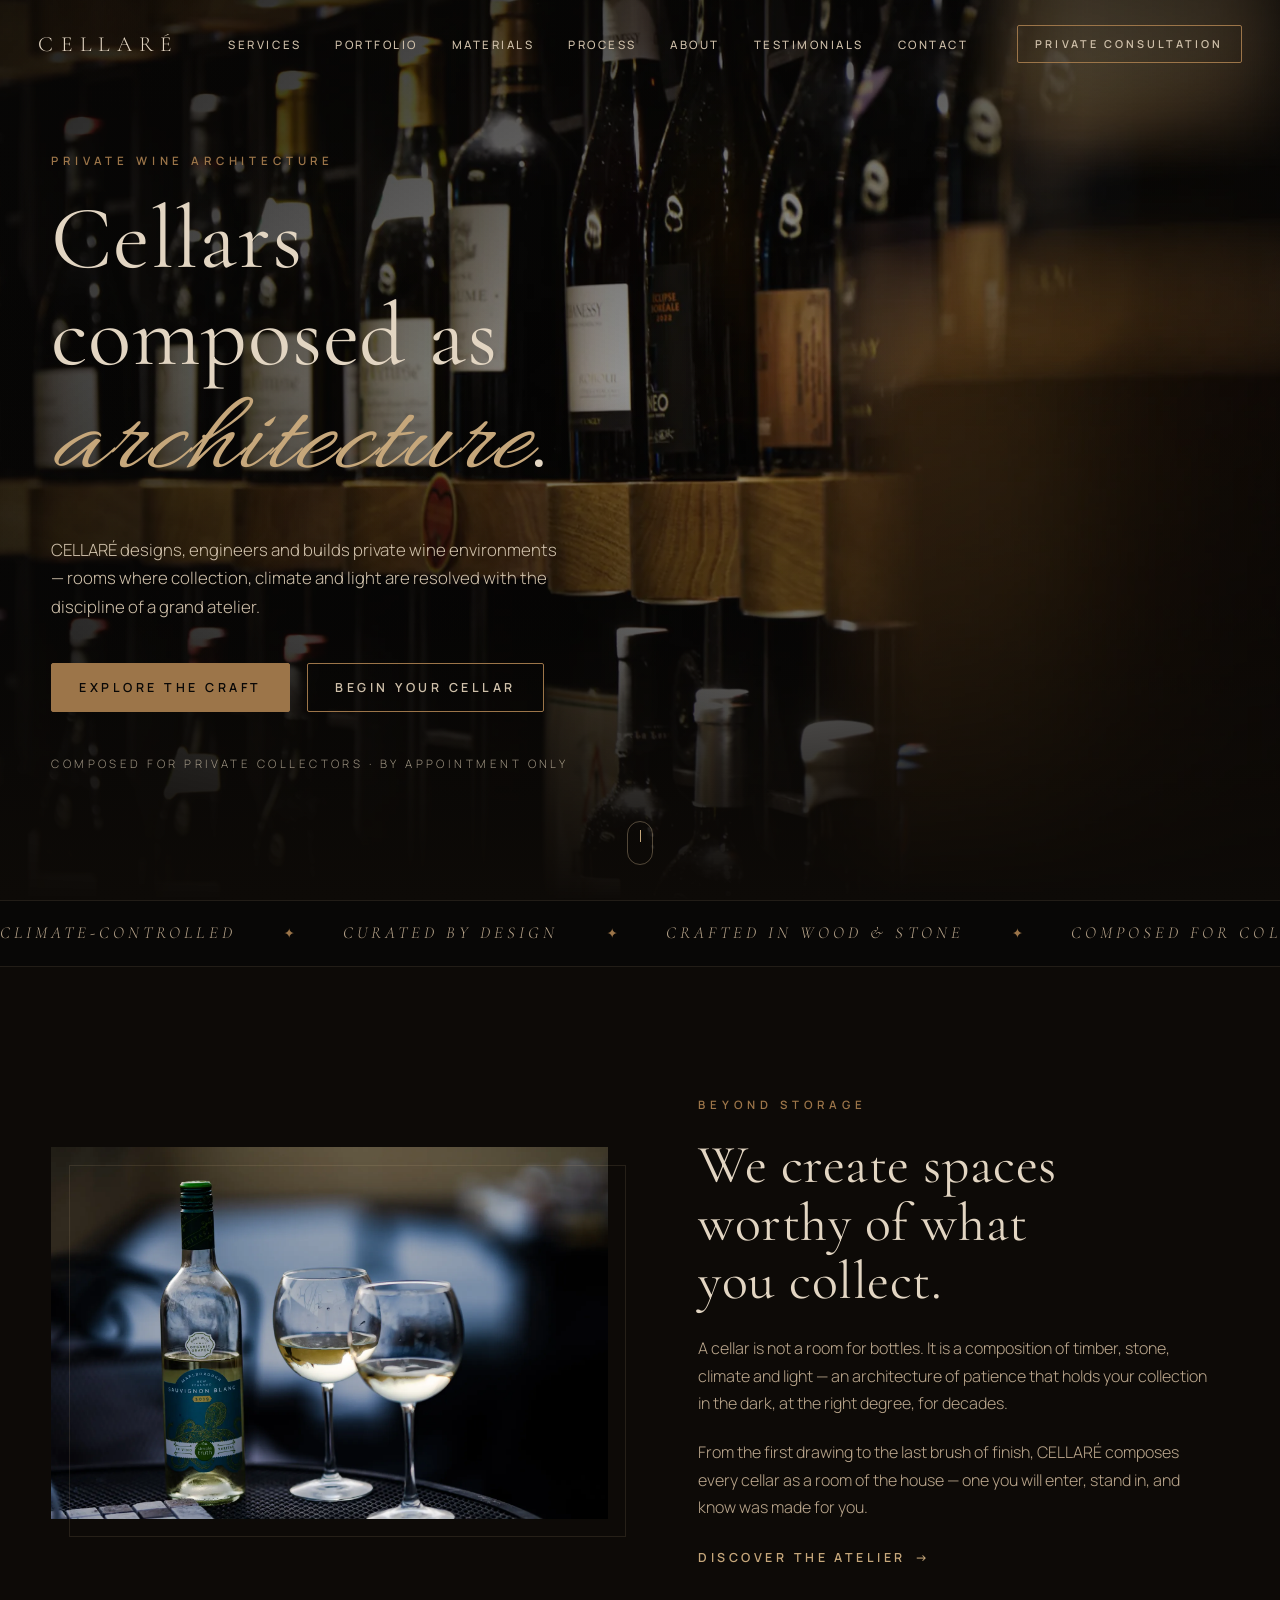
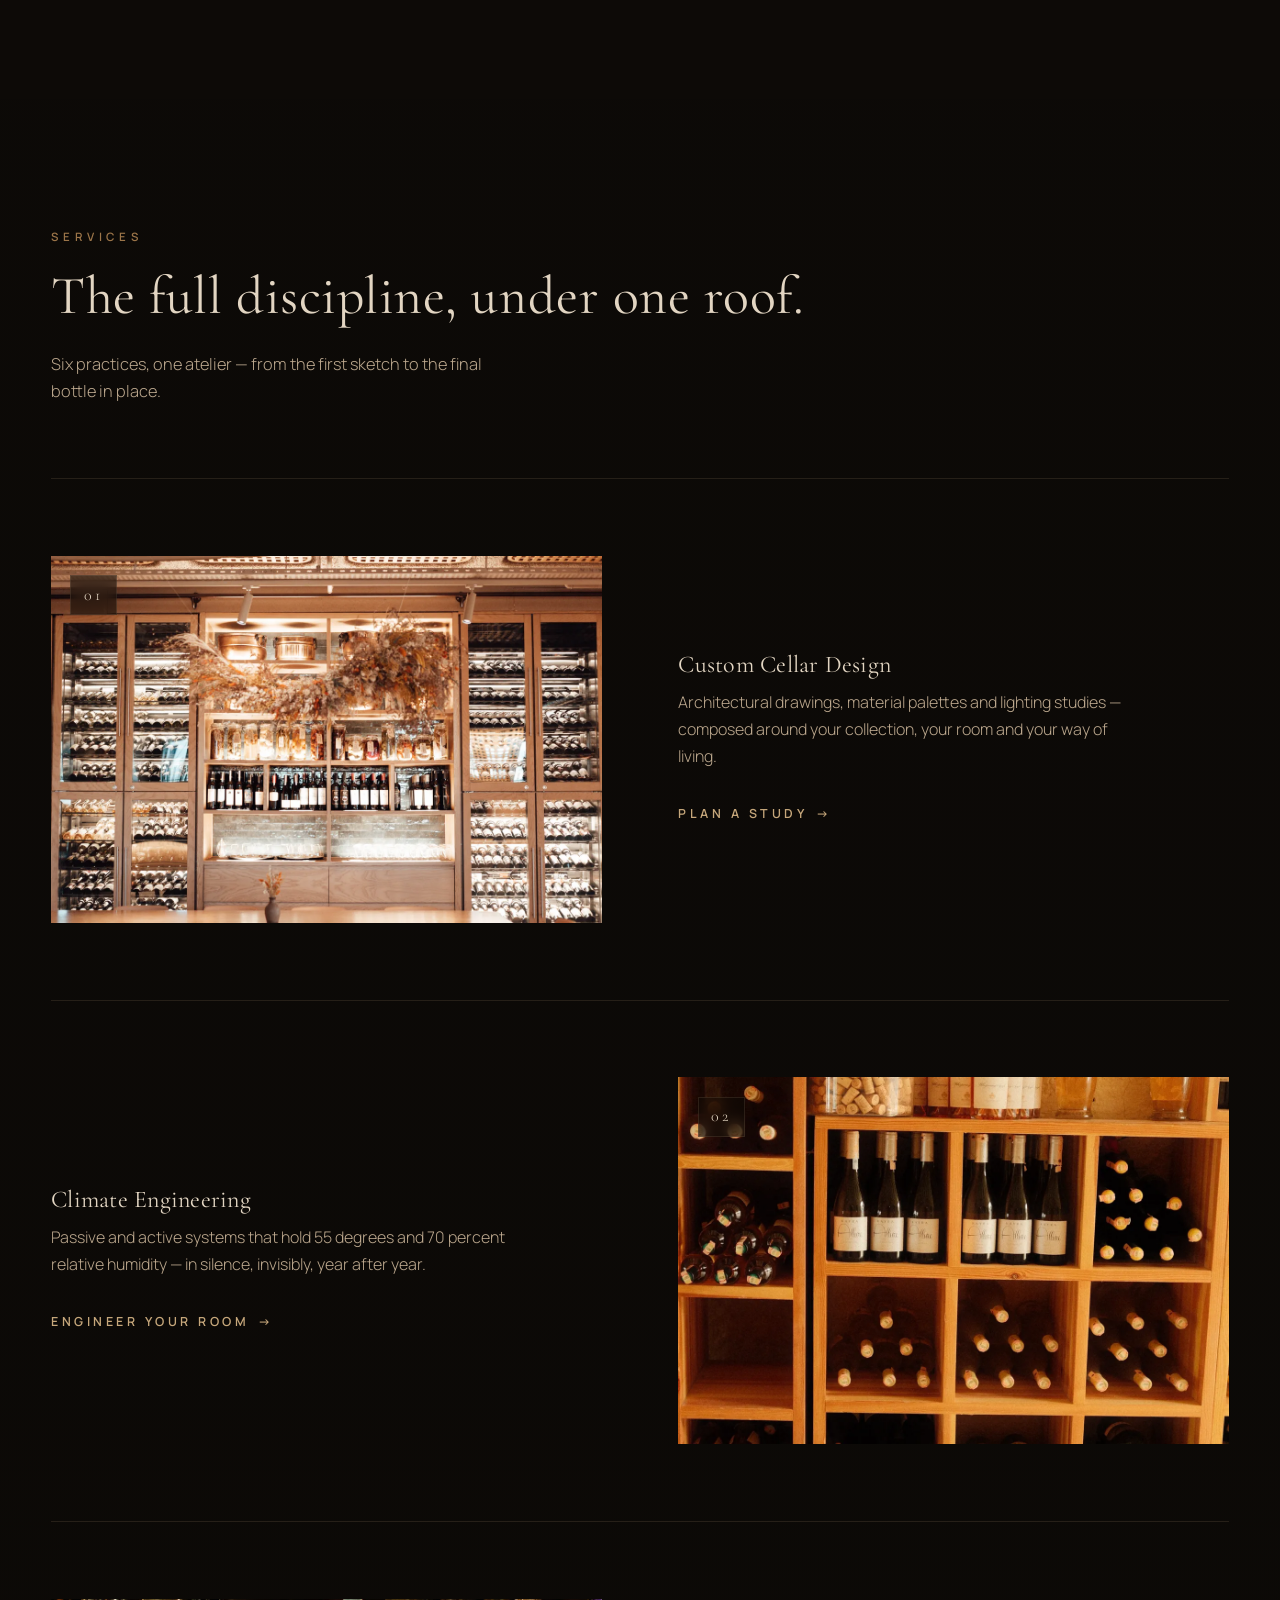
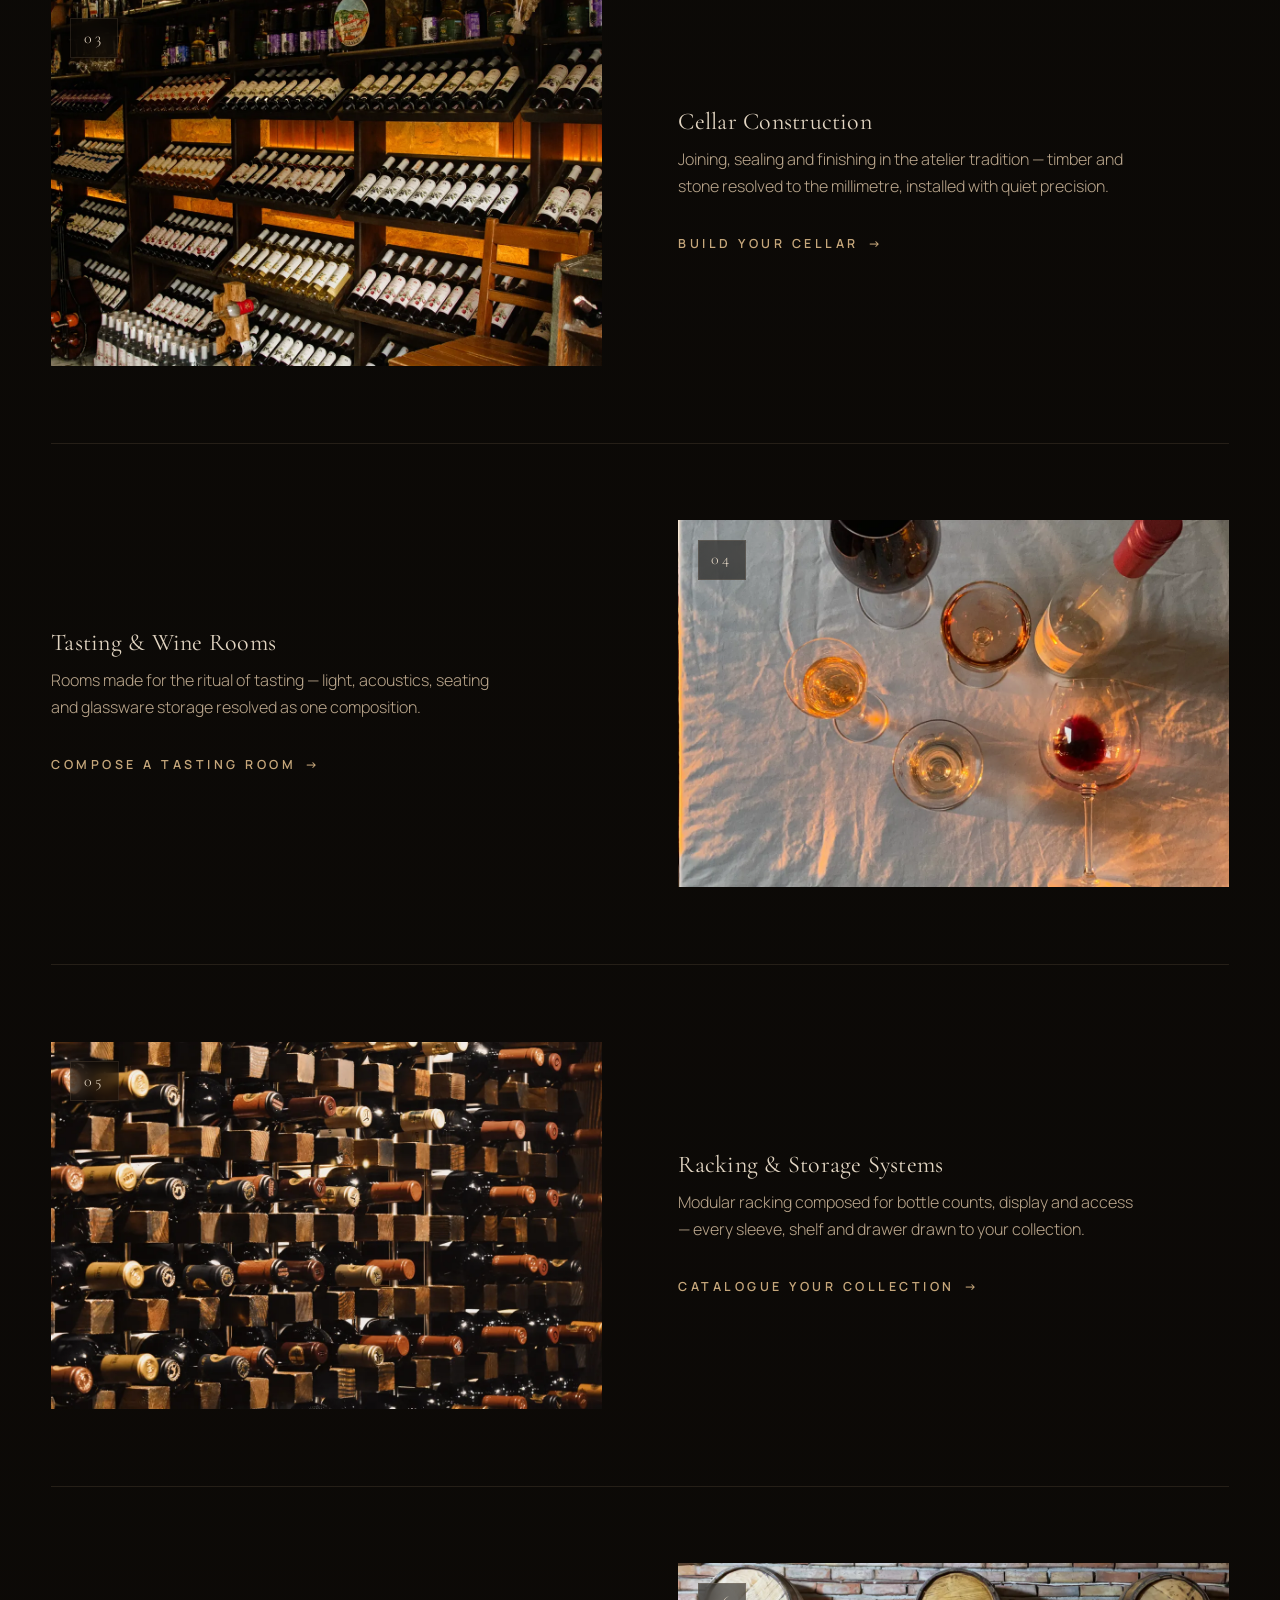
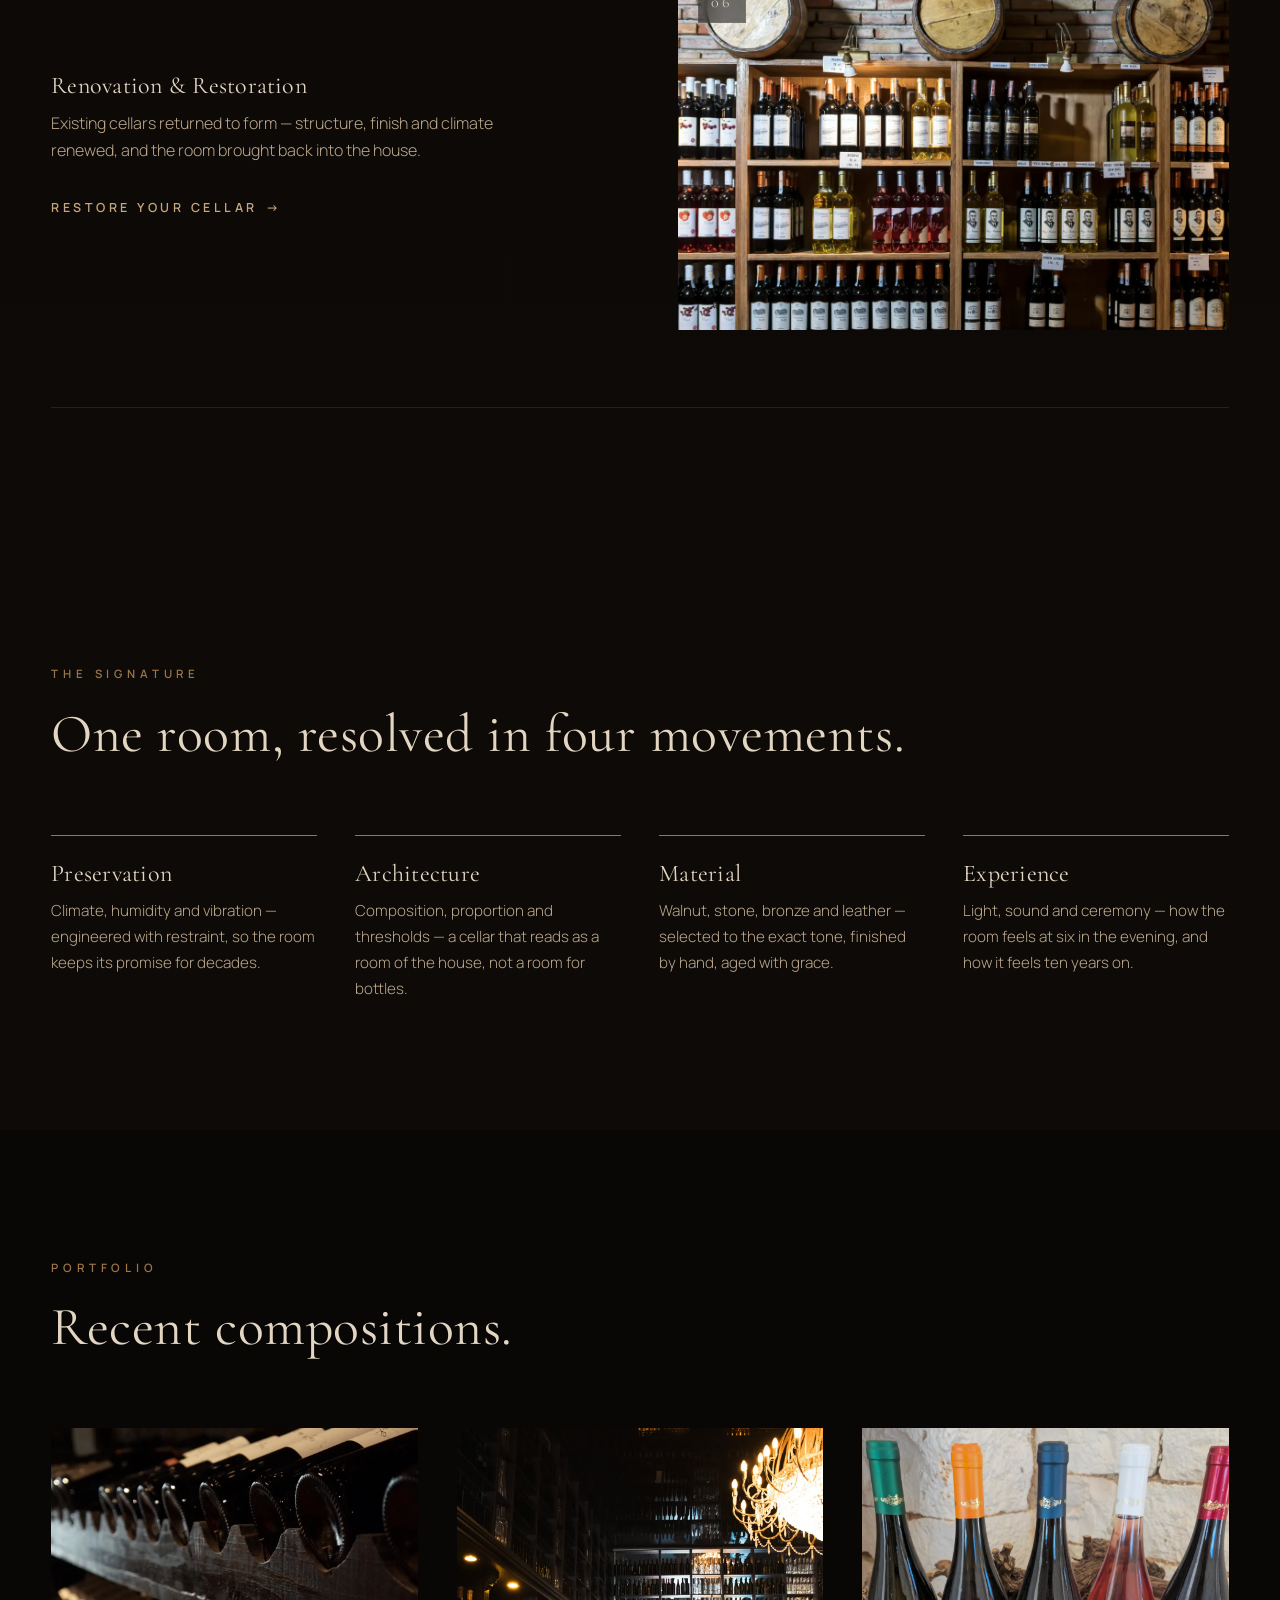
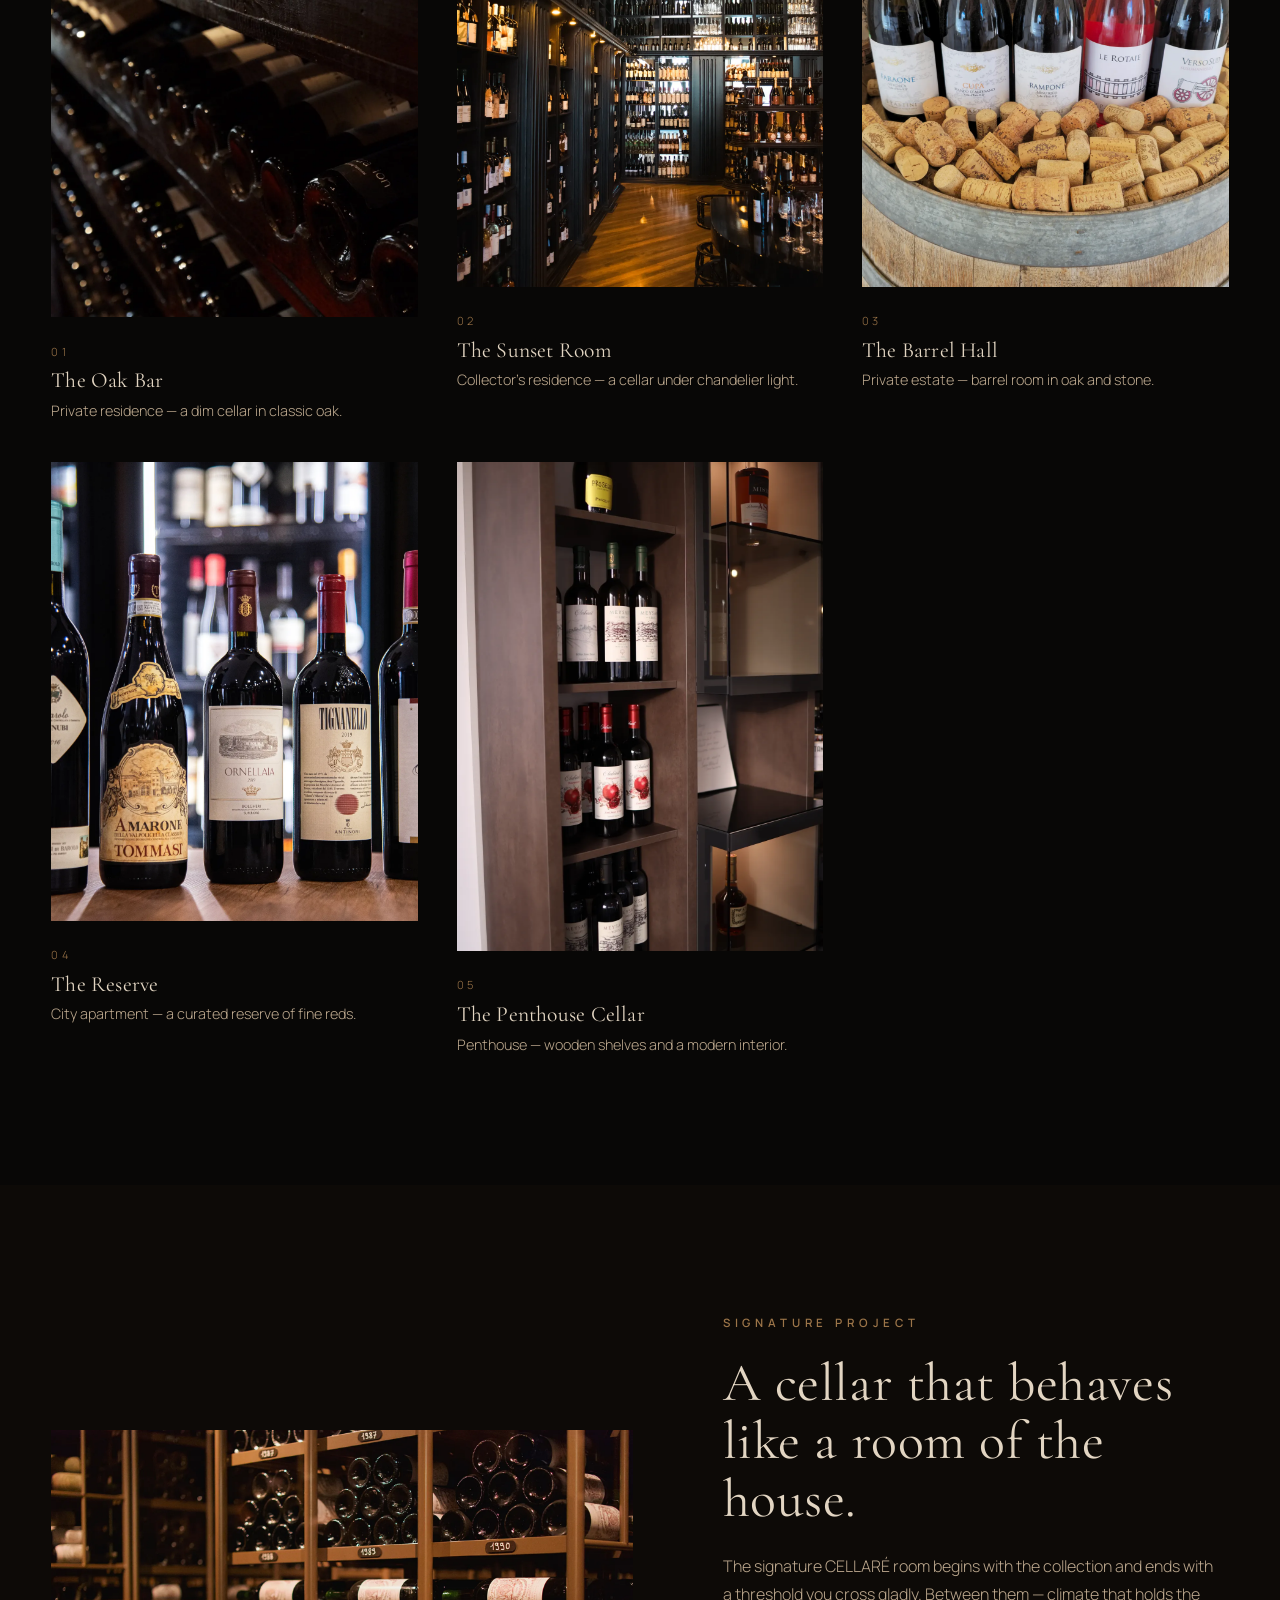
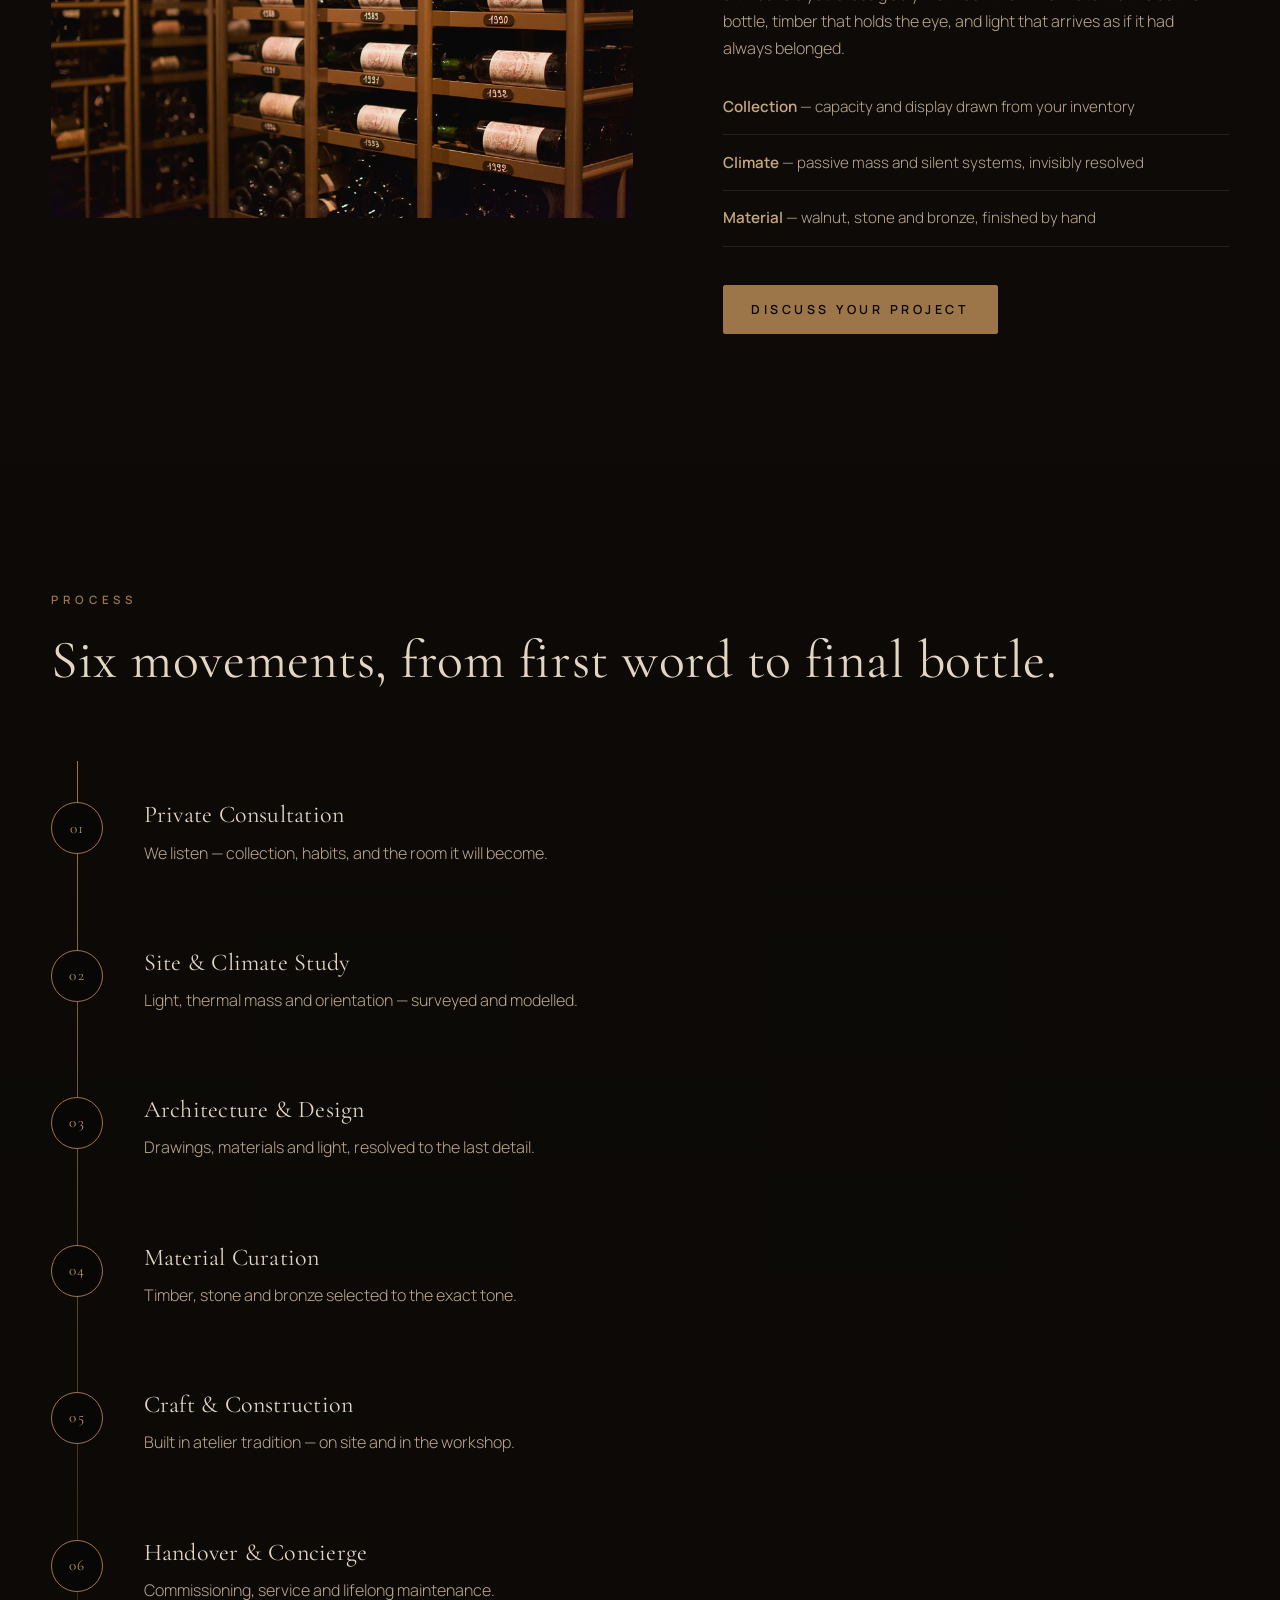
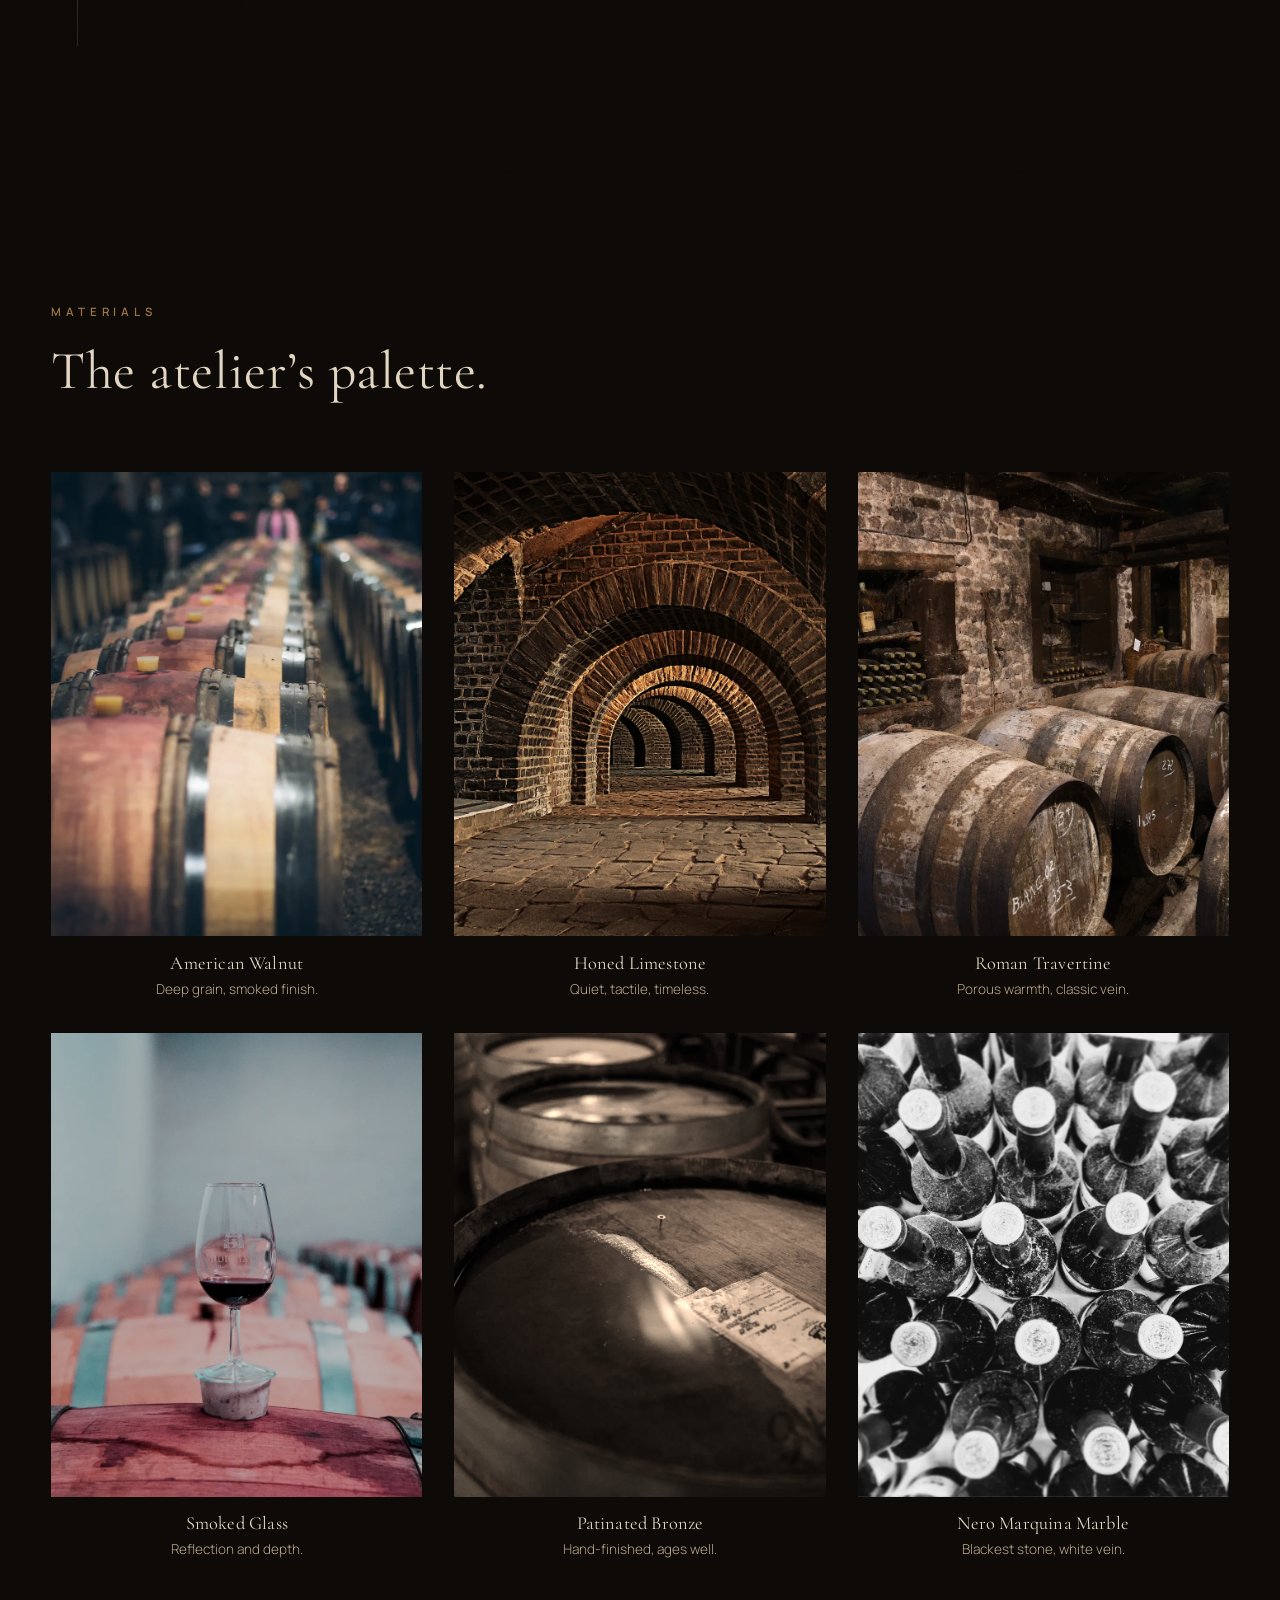
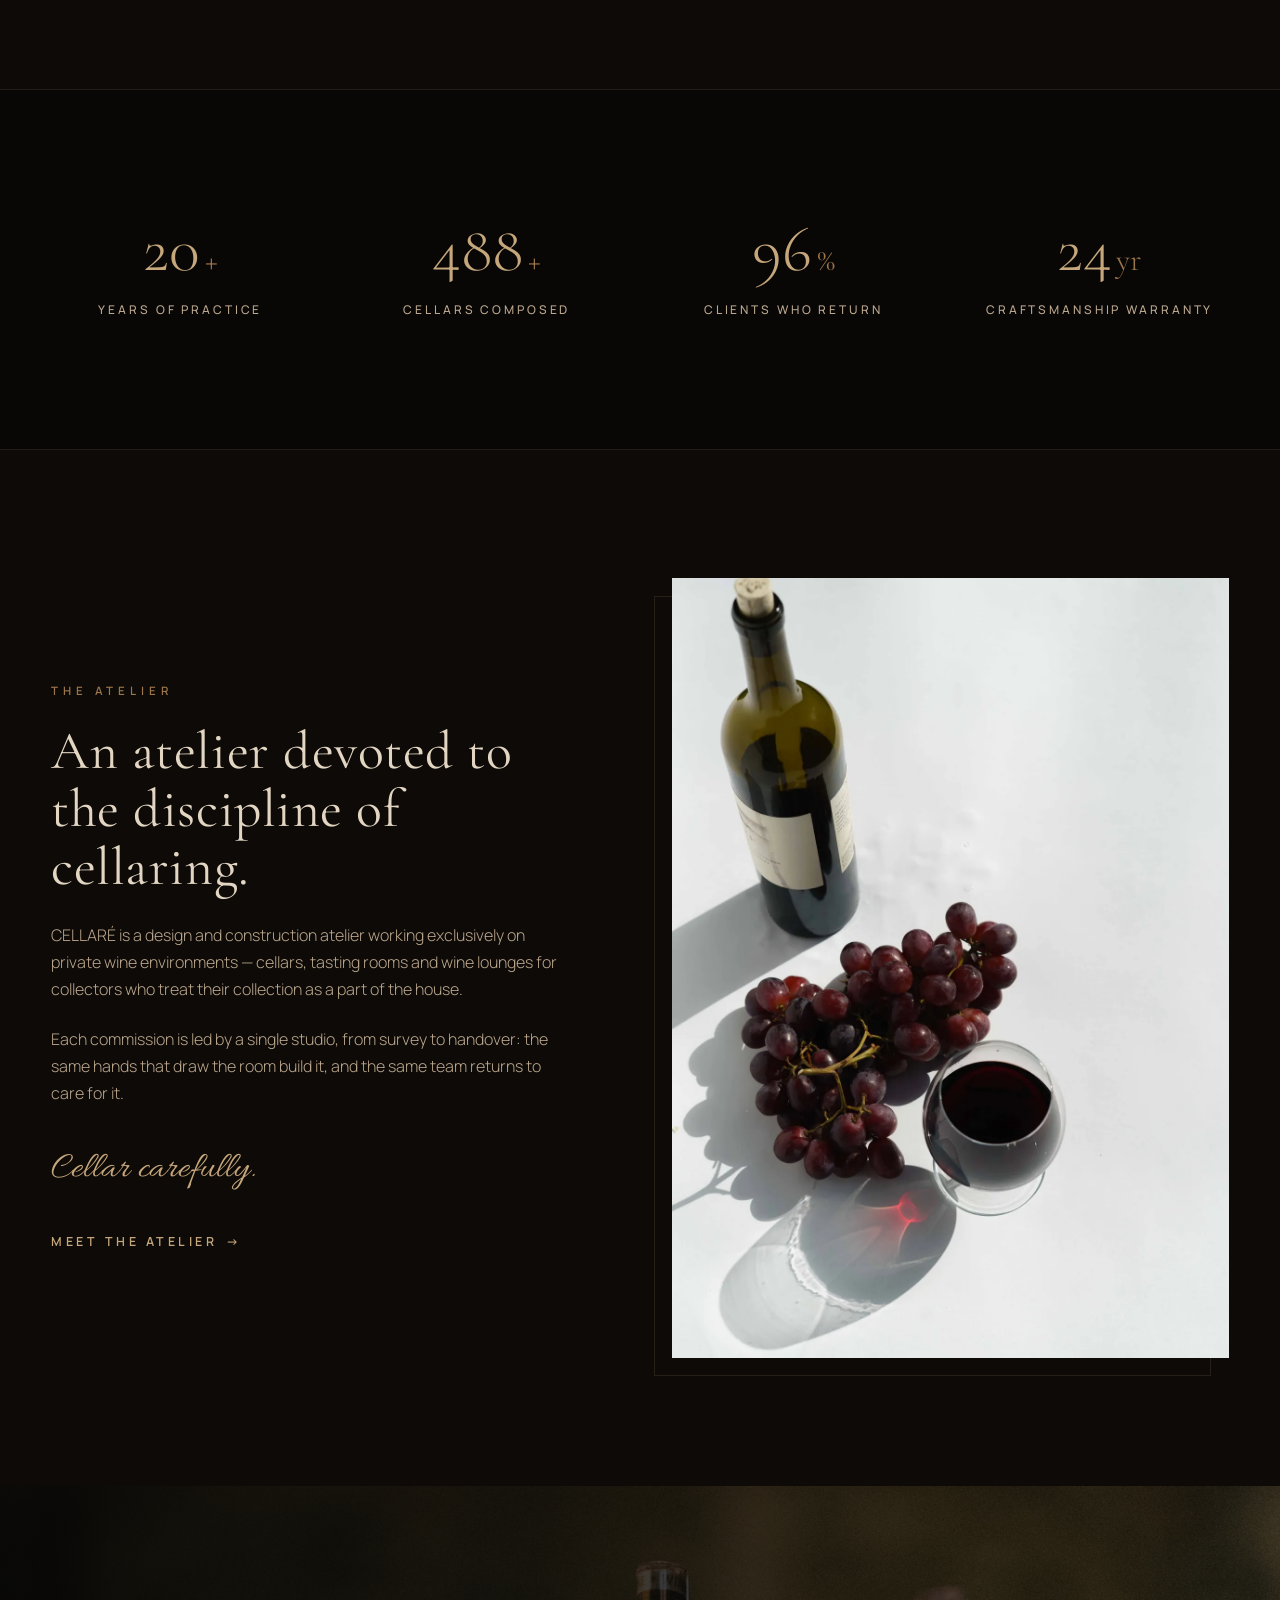
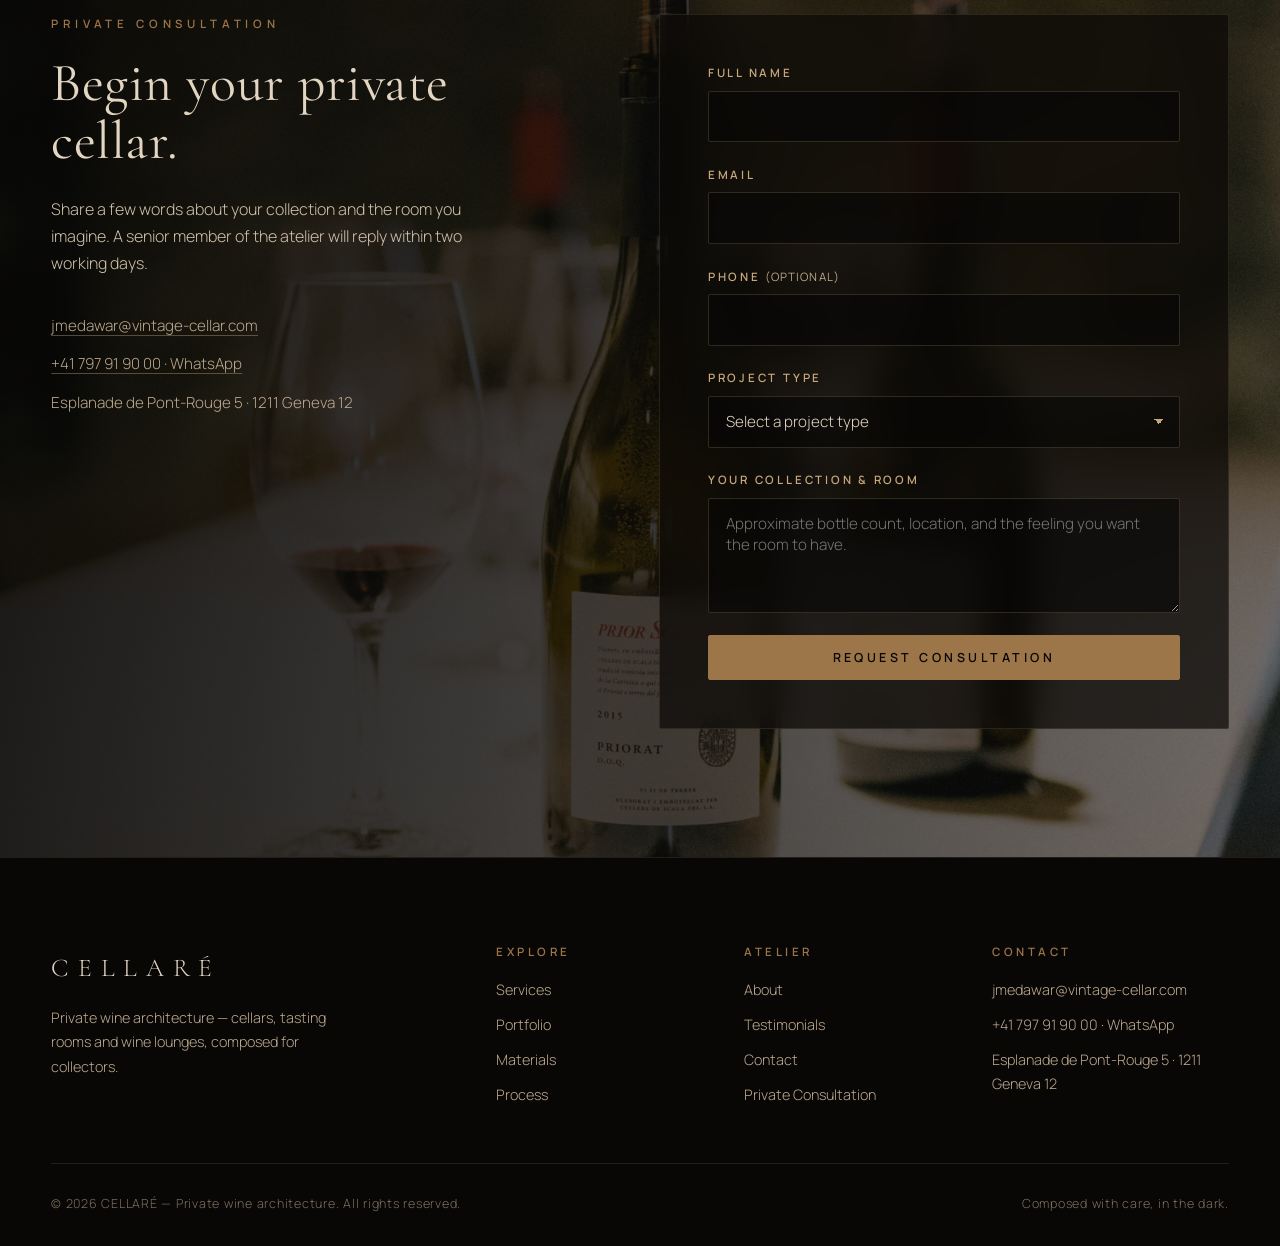
==== commit f3ffaab5: "Remove quote section above the atelier" ====
--- a/index.html
+++ b/index.html
@@ -464,17 +464,6 @@
             <p>Craftsmanship warranty</p>
           </div>
         </div>
-      </div>
-    </section>
-
-    <section class="quote section">
-      <div class="container container--narrow">
-        <blockquote class="reveal">
-          <p class="quote__mark" aria-hidden="true">&ldquo;</p>
-          <p class="quote__text">They composed our cellar as a room of the house, not a room for bottles. The light, the wood, the quiet — everything is exactly where it should be.</p>
-          <!-- EDIT: replace with the client's name -->
-          <cite>Private client · Private residence</cite>
-        </blockquote>
       </div>
     </section>
 
--- a/css/styles.css
+++ b/css/styles.css
@@ -533,7 +533,14 @@
 /* ---------- Services ---------- */
 
 .services {
-  background: var(--bg-deep);
+  background-color: var(--bg-deep);
+  background-image:
+    linear-gradient(180deg, rgba(13, 10, 7, 0.86) 0%, rgba(13, 10, 7, 0.74) 50%, rgba(13, 10, 7, 0.88) 100%),
+    url("../assets/img/bg-services.webp");
+  background-size: cover;
+  background-position: center;
+  background-repeat: no-repeat;
+  background-attachment: scroll, fixed;
 }
 
 .svc {
@@ -709,7 +716,14 @@
 /* ---------- Process ---------- */
 
 .process {
-  background: var(--bg-deep);
+  background-color: var(--bg-deep);
+  background-image:
+    linear-gradient(180deg, rgba(13, 10, 7, 0.86) 0%, rgba(13, 10, 7, 0.74) 50%, rgba(13, 10, 7, 0.88) 100%),
+    url("../assets/img/bg-process.webp");
+  background-size: cover;
+  background-position: center;
+  background-repeat: no-repeat;
+  background-attachment: scroll, fixed;
 }
 
 .process__list {
@@ -854,35 +868,6 @@
   letter-spacing: 0.24em;
   text-transform: uppercase;
   color: var(--limestone);
-}
-
-/* ---------- Quote ---------- */
-
-.quote__mark {
-  font-family: var(--font-serif);
-  font-size: 5.5rem;
-  line-height: 0.4;
-  color: var(--bronze);
-  margin-bottom: 2.2rem;
-}
-
-.quote__text {
-  font-family: var(--font-serif);
-  font-style: italic;
-  font-size: clamp(1.5rem, 3vw, 2.1rem);
-  line-height: 1.5;
-  color: var(--ivory);
-  margin-bottom: 1.8rem;
-}
-
-.quote cite {
-  font-family: var(--font-body);
-  font-style: normal;
-  font-size: 0.75rem;
-  font-weight: 600;
-  letter-spacing: 0.26em;
-  text-transform: uppercase;
-  color: var(--bronze);
 }
 
 /* ---------- About ---------- */
@@ -1292,6 +1277,27 @@
     transform: none;
   }
 }
+/* ---------- Section backgrounds ---------- */
+
+.about {
+  background-color: var(--bg);
+  background-image:
+    linear-gradient(180deg, rgba(13, 10, 7, 0.86) 0%, rgba(13, 10, 7, 0.74) 50%, rgba(13, 10, 7, 0.88) 100%),
+    url("../assets/img/bg-about.webp");
+  background-size: cover;
+  background-position: center;
+  background-repeat: no-repeat;
+  background-attachment: scroll, fixed;
+}
+
+@media (max-width: 768px) {
+  .services,
+  .process,
+  .about {
+    background-attachment: scroll, scroll;
+  }
+}
+
 /* ---------- Testimonials page ---------- */
 
 .page-hero {
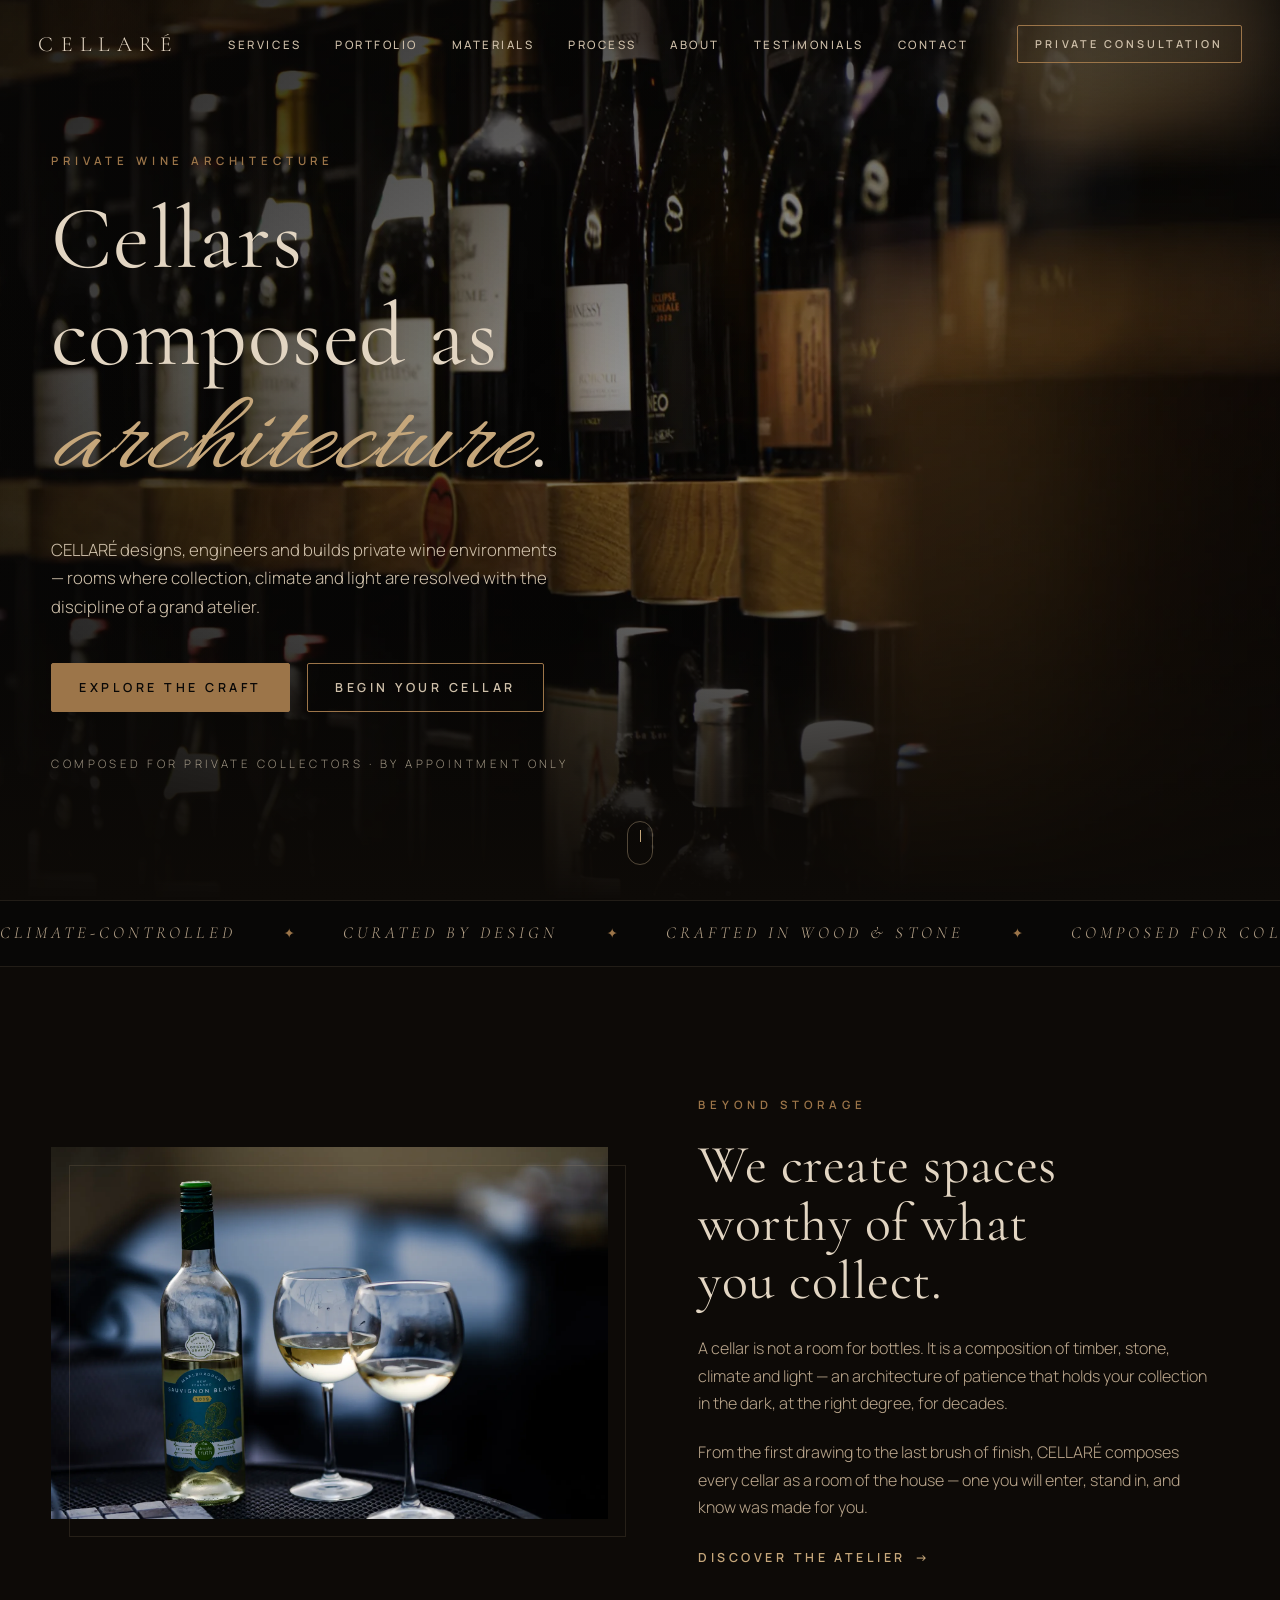
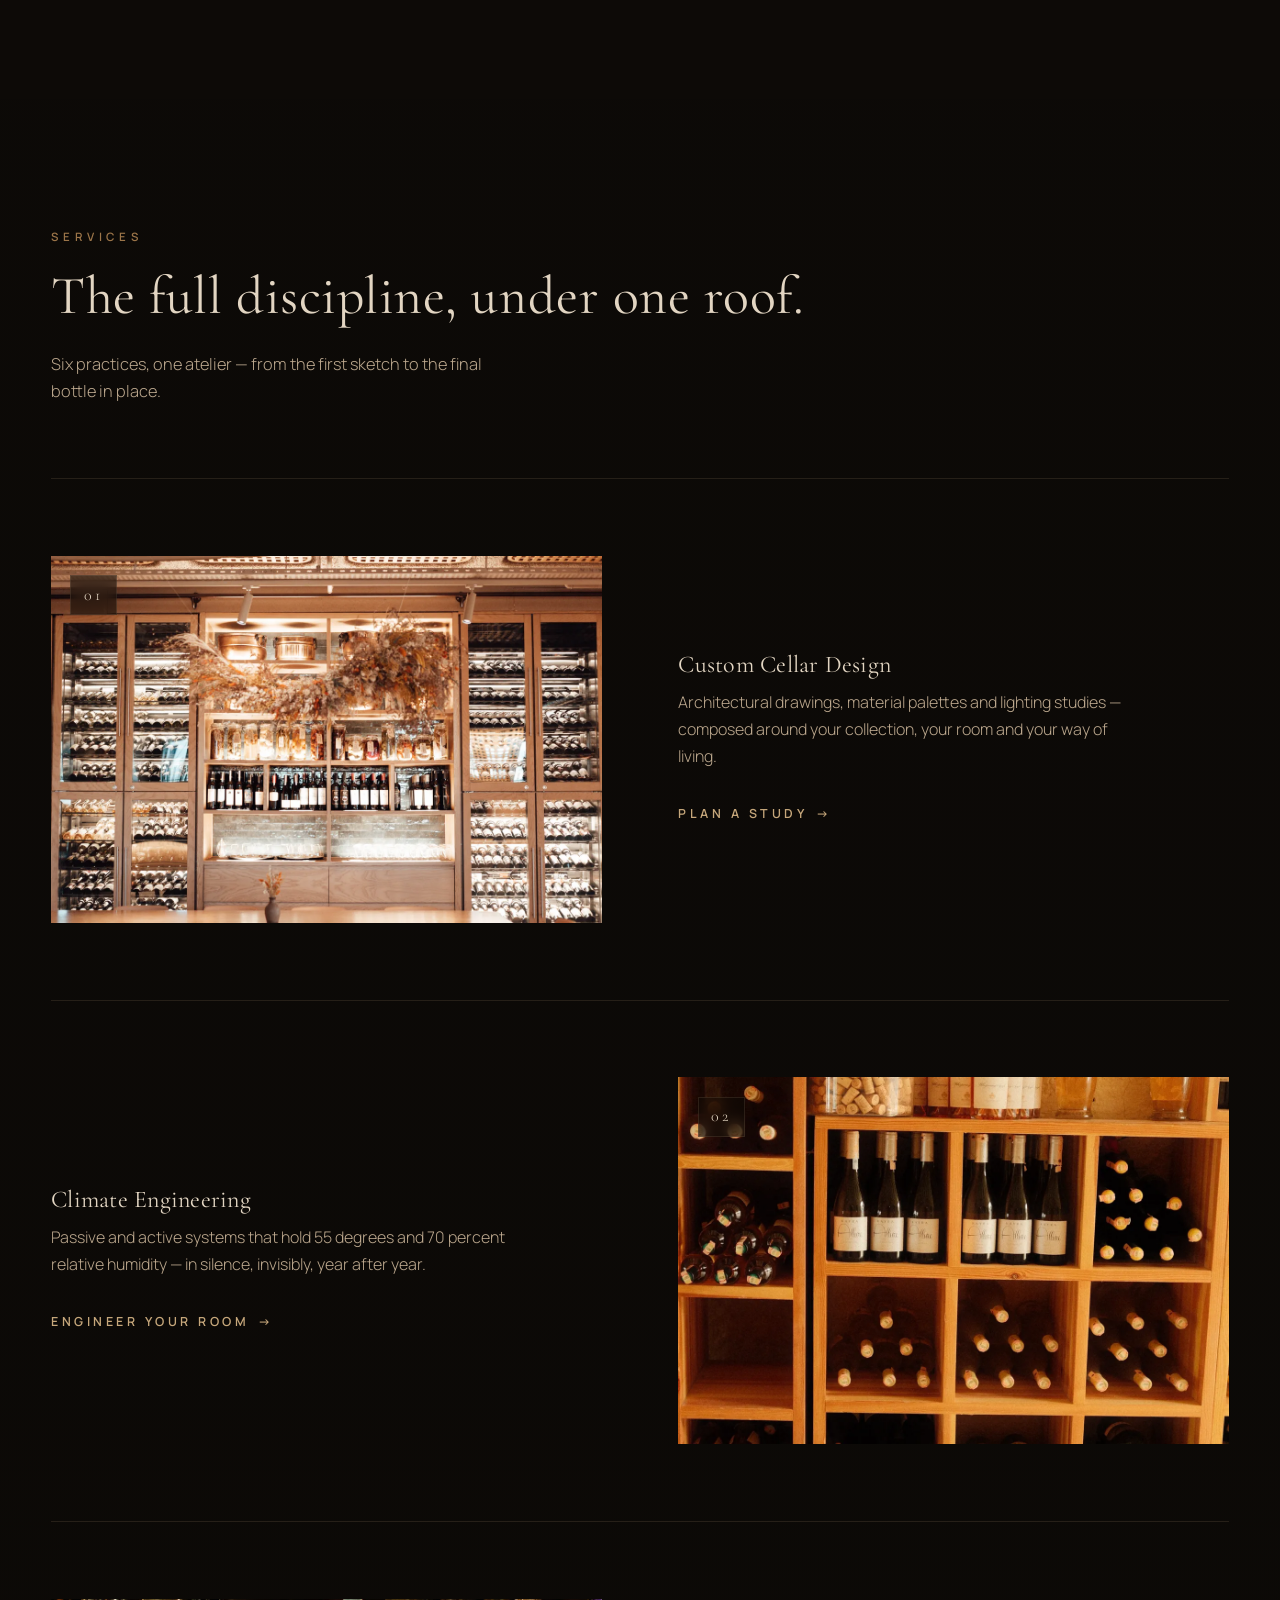
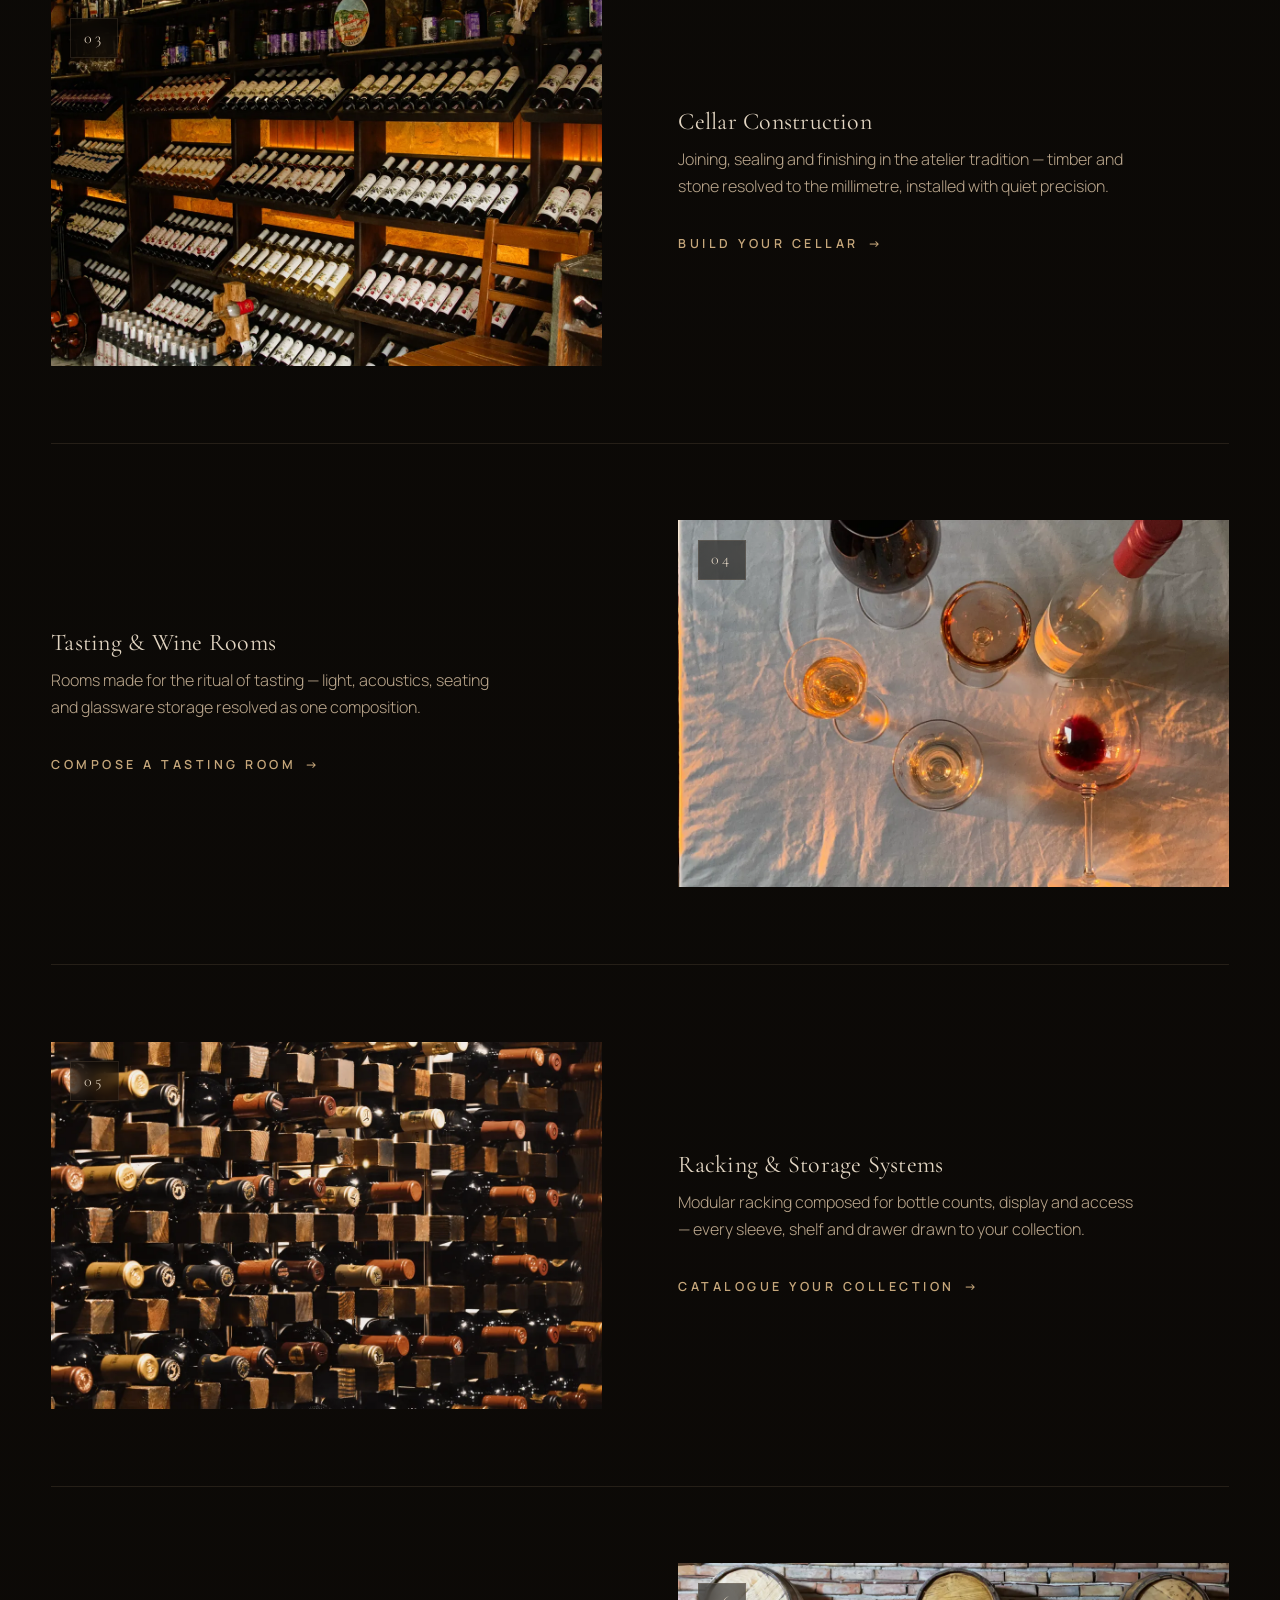
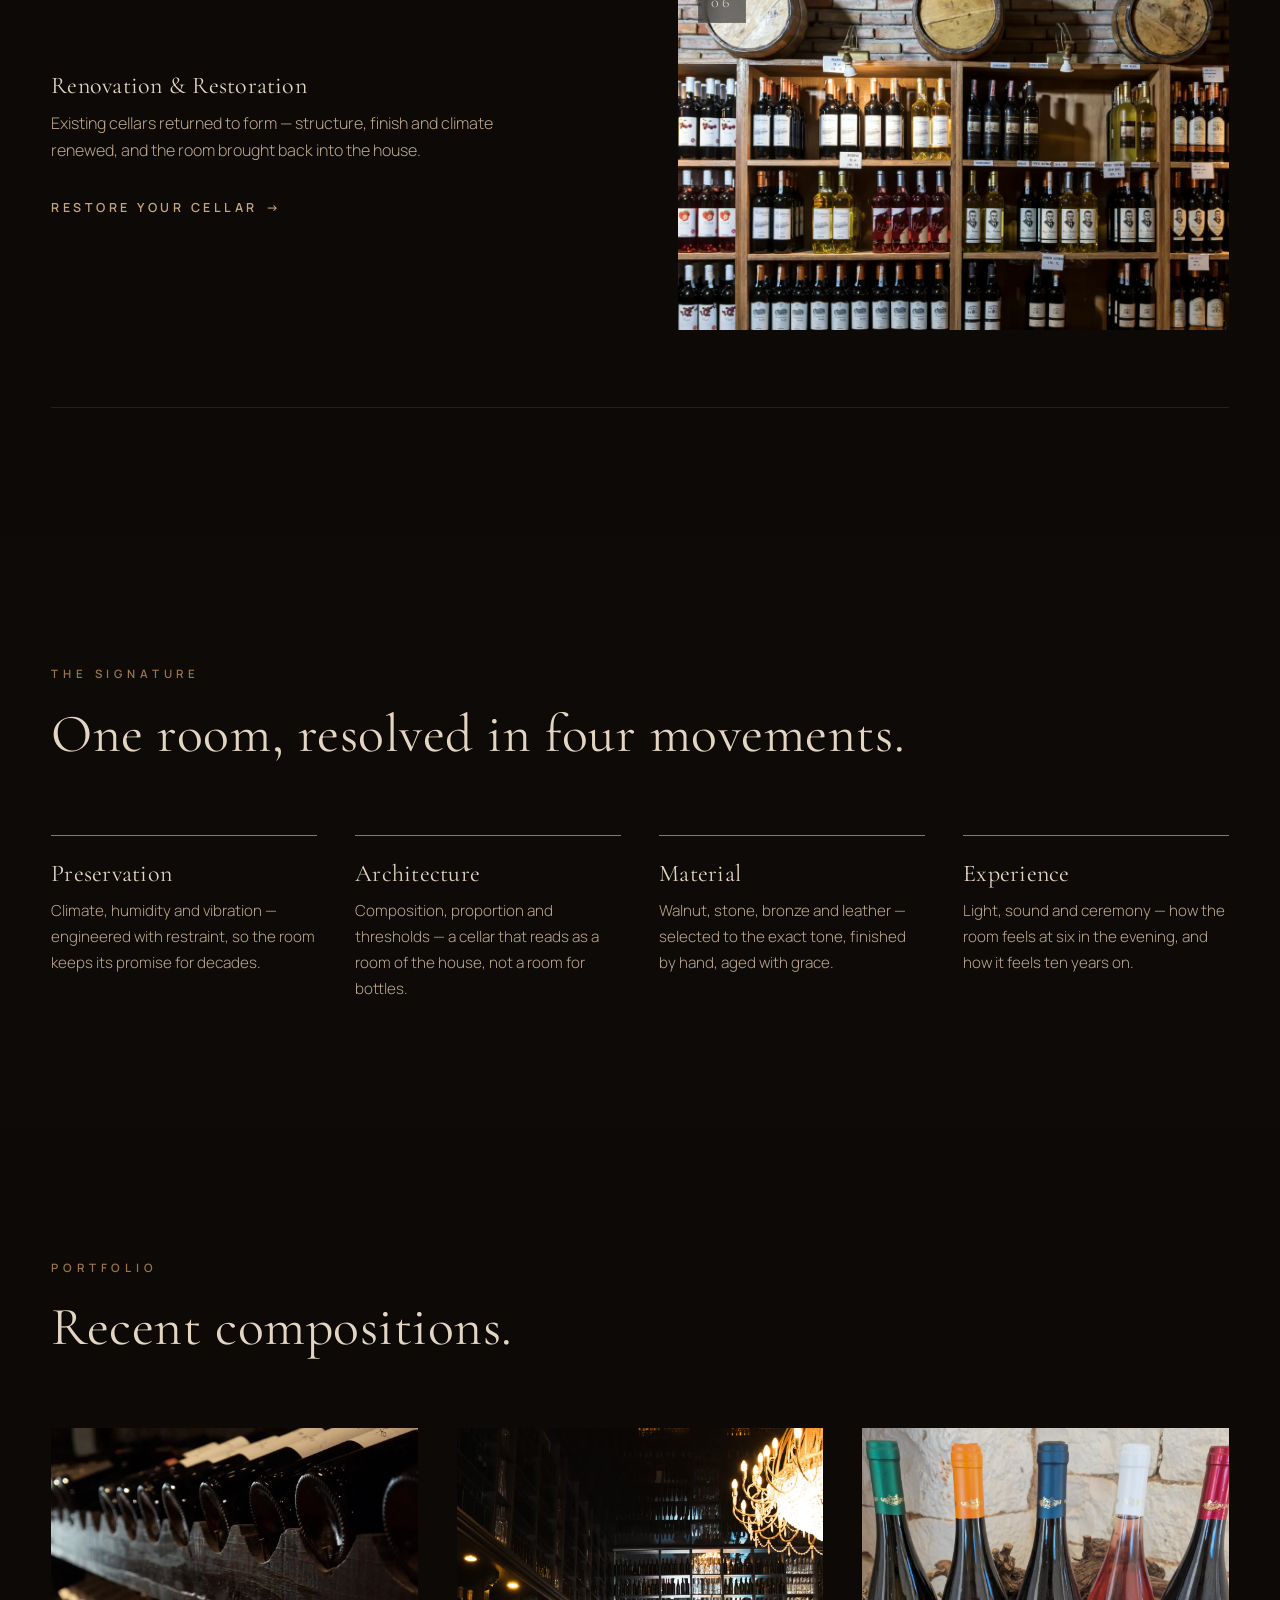
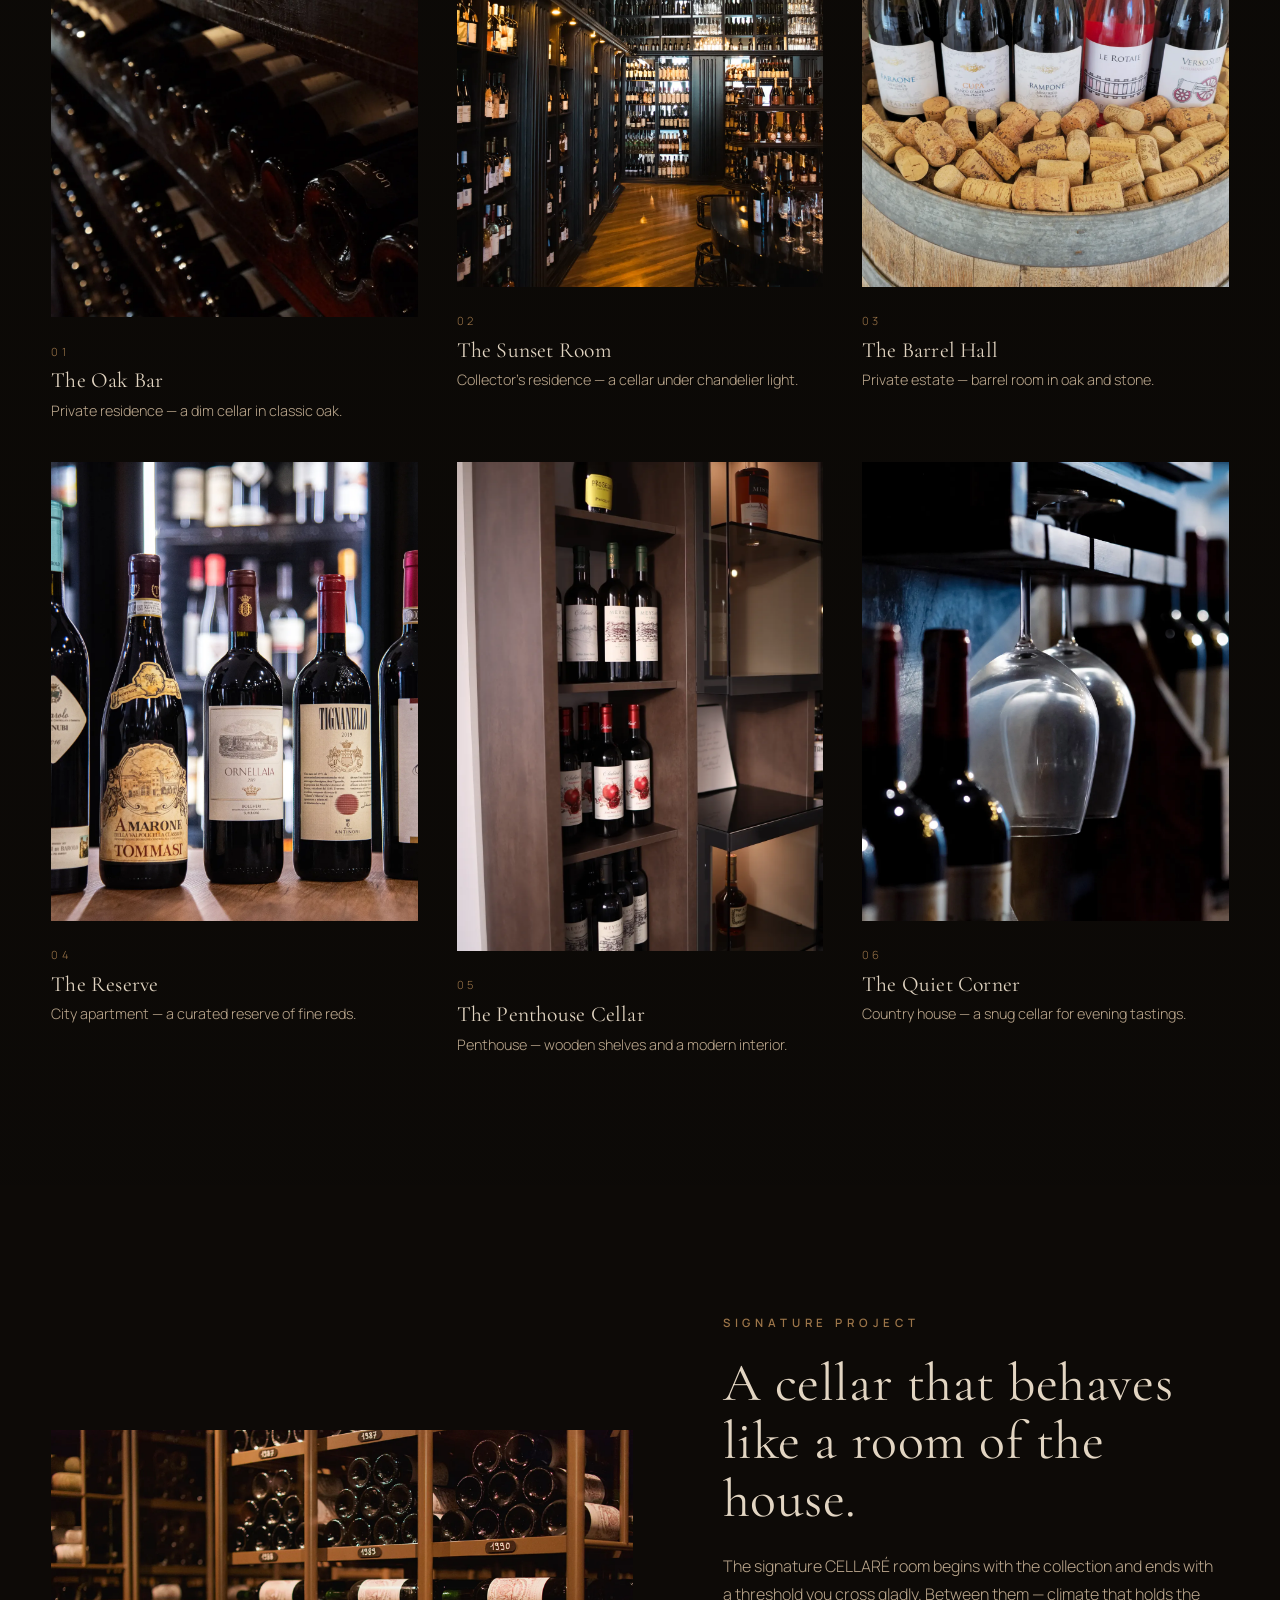
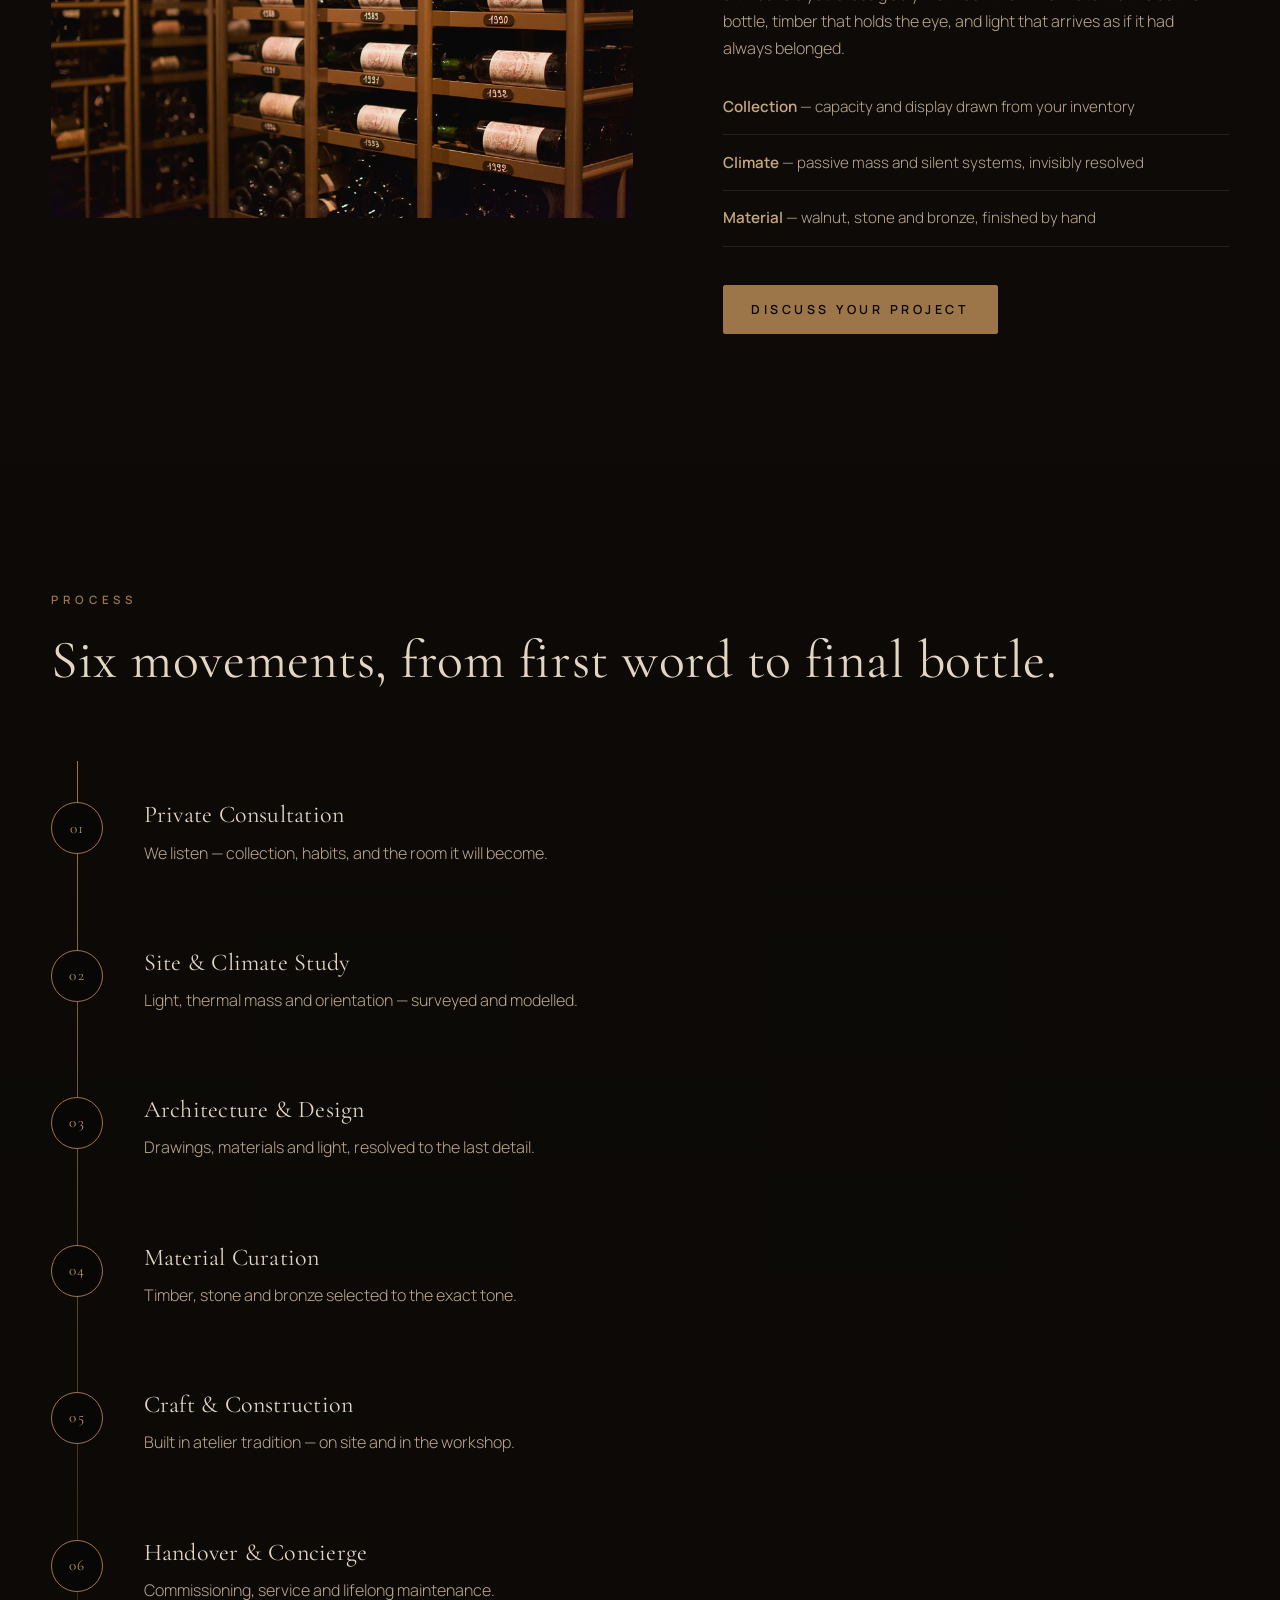
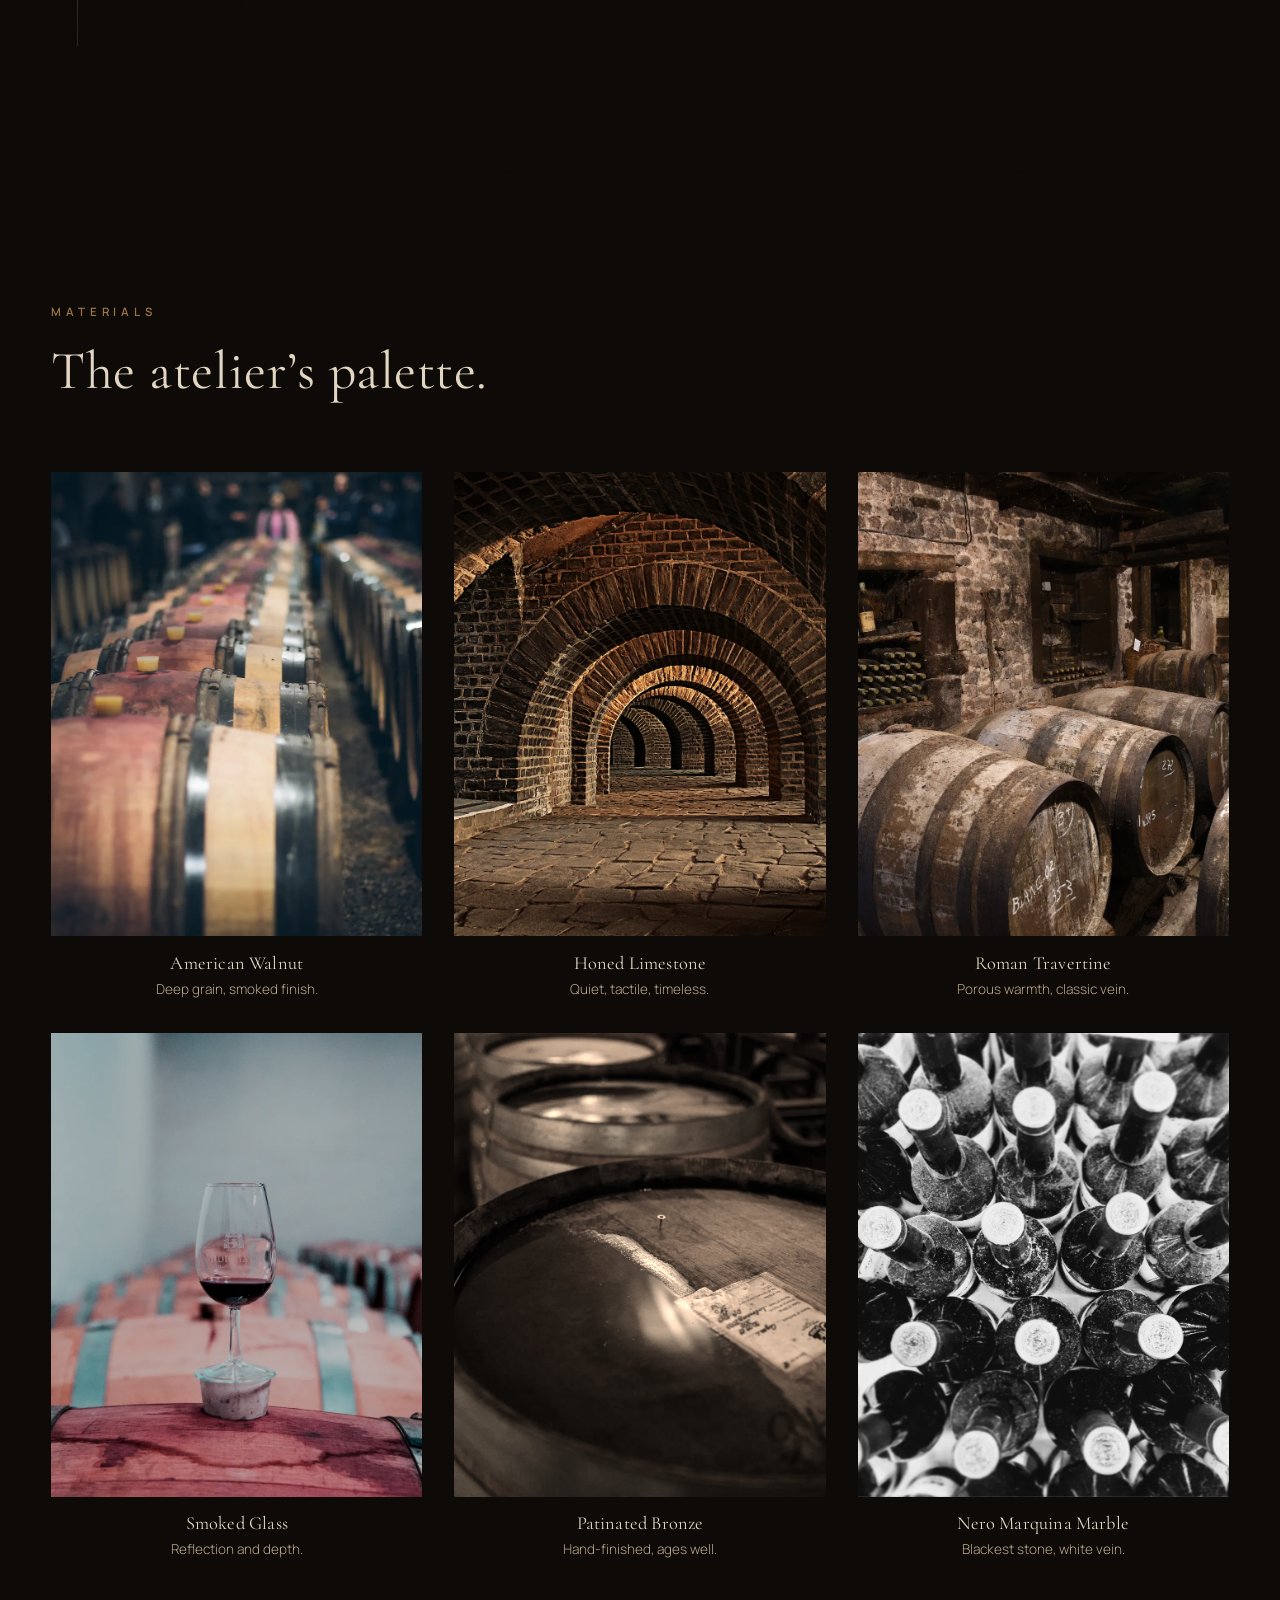
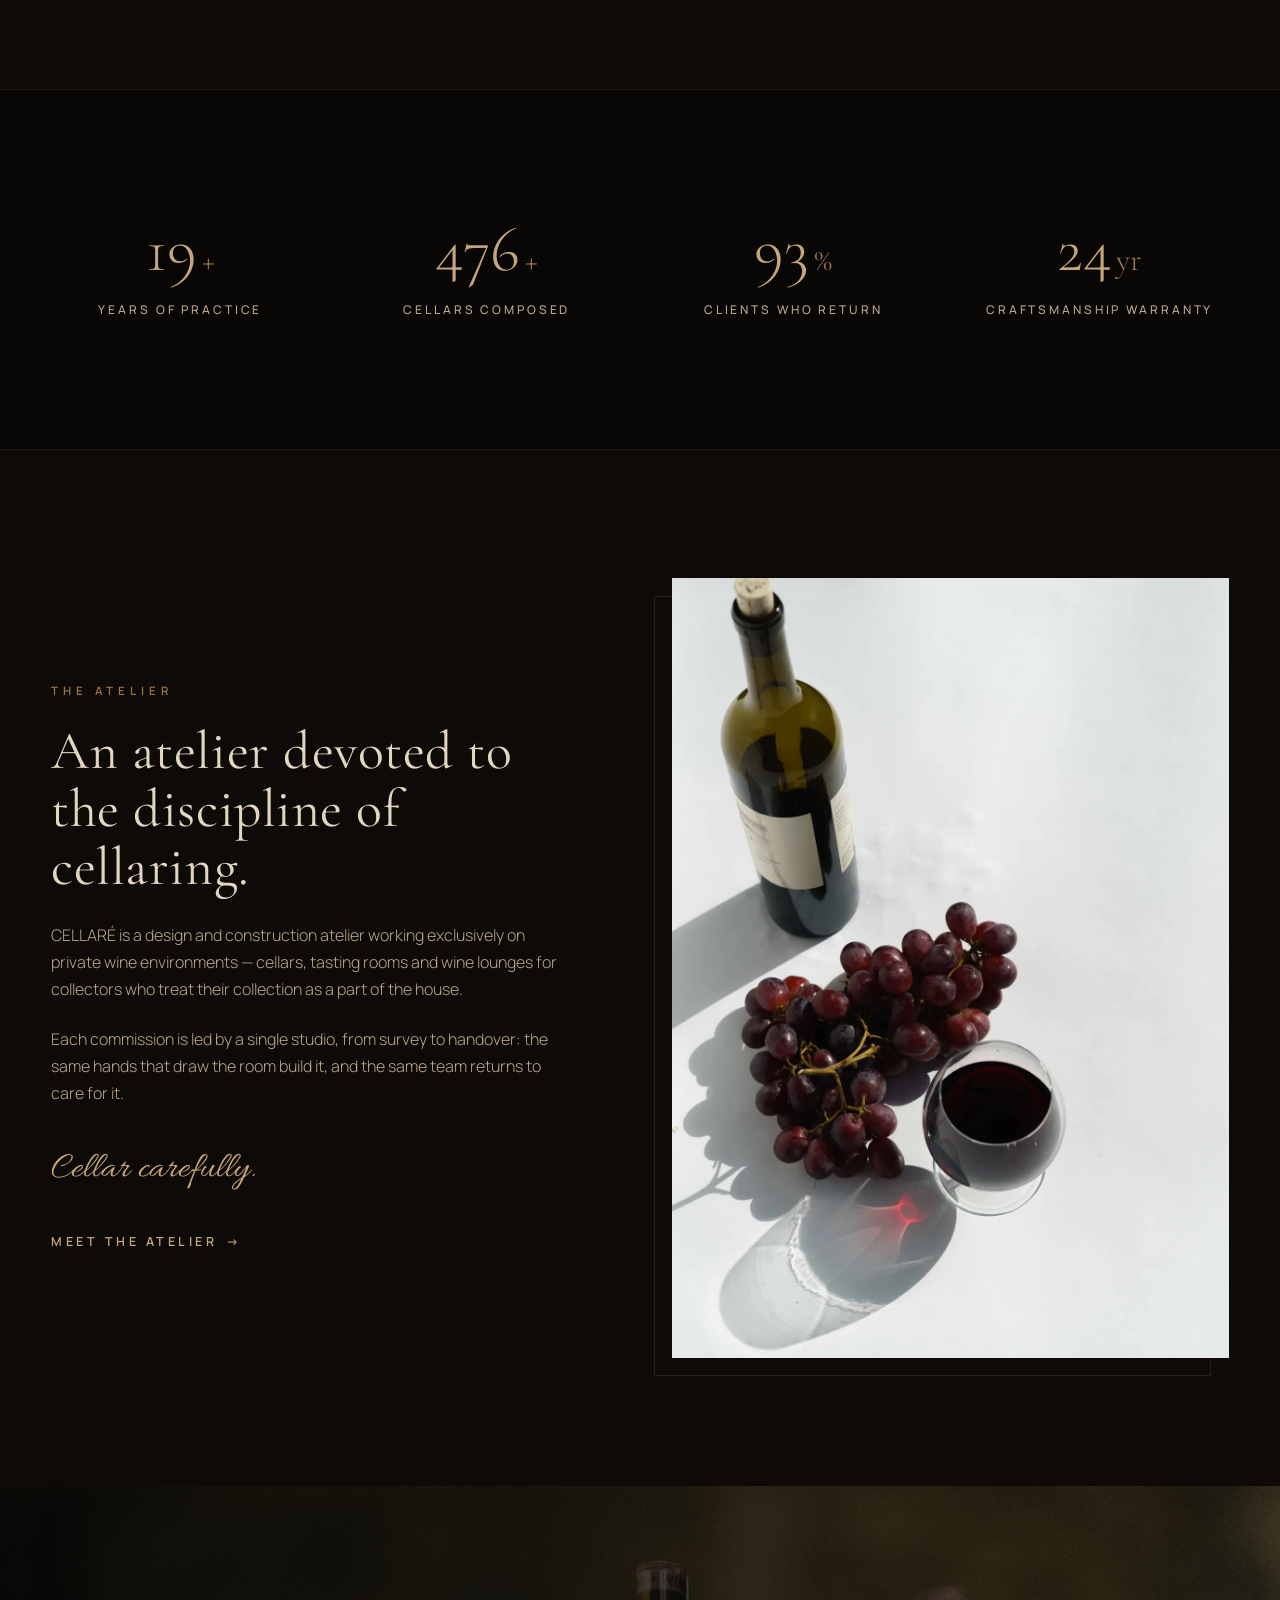
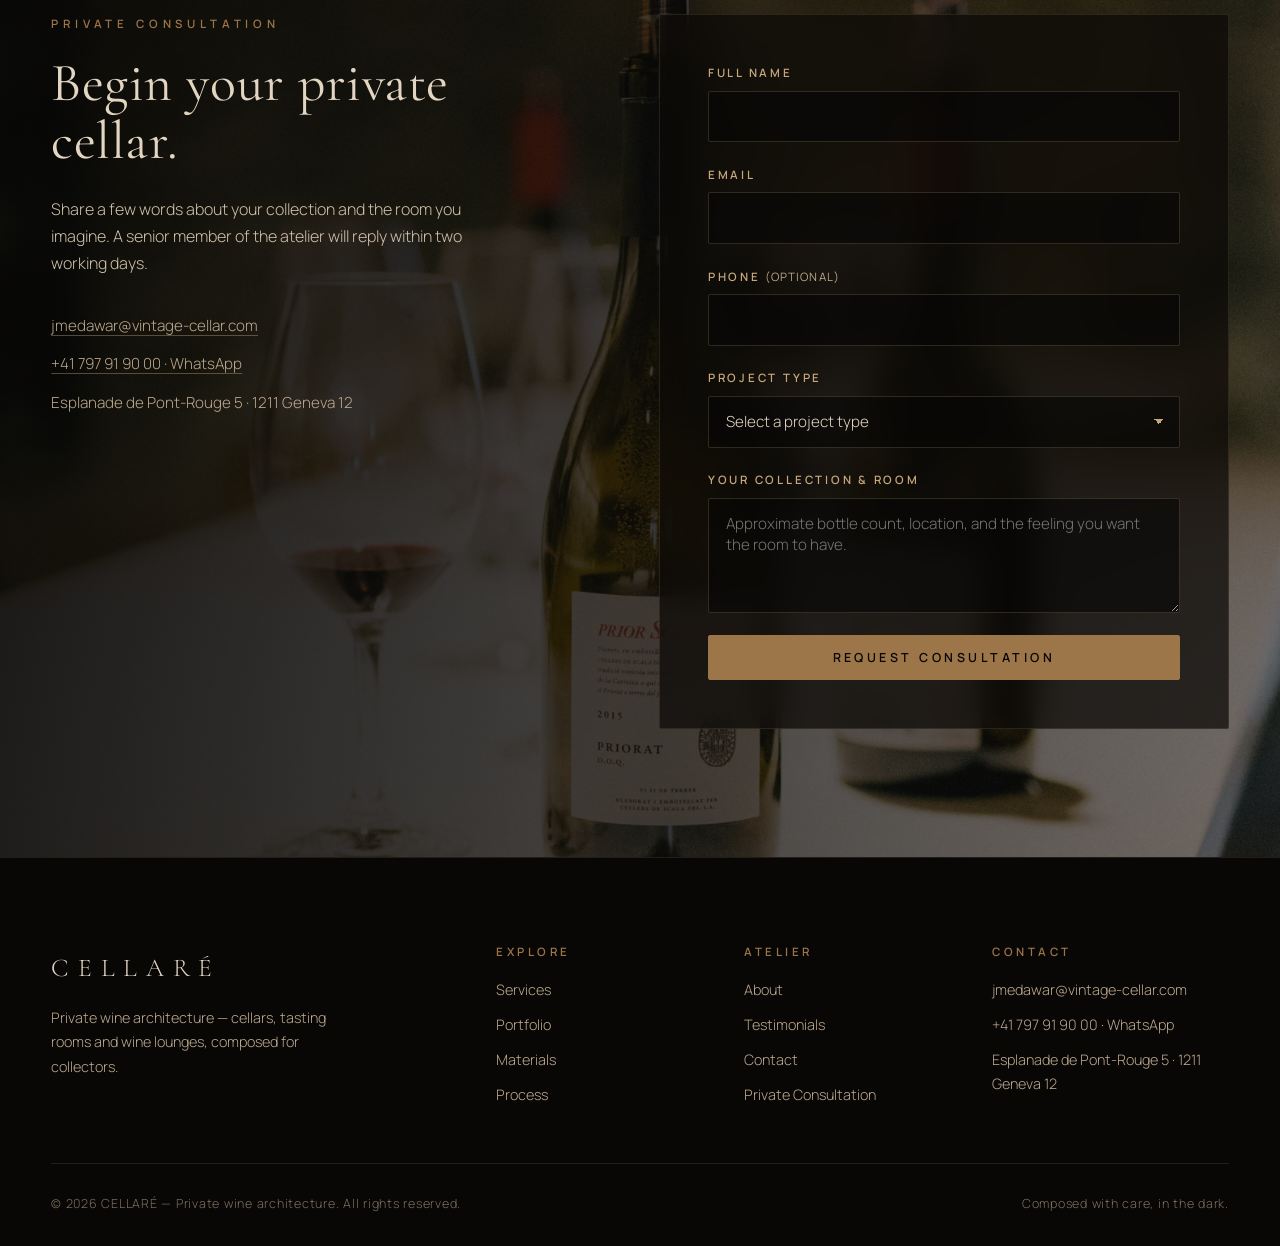
==== commit 63b7aeac: "Add sixth portfolio project and red-wine backdrop to portfolio" ====
--- a/index.html
+++ b/index.html
@@ -298,6 +298,16 @@
               <span class="prj__num">05</span>
               <h3 class="h3">The Penthouse Cellar</h3>
               <p>Penthouse — wooden shelves and a modern interior.</p>
+            </figcaption>
+          </figure>
+          <figure class="prj reveal">
+            <div class="prj__media">
+              <img src="assets/img/prj-06.webp" alt="Wine bottles and glasses resting in a dim, cozy cellar corner" width="1200" height="1500" loading="lazy">
+            </div>
+            <figcaption>
+              <span class="prj__num">06</span>
+              <h3 class="h3">The Quiet Corner</h3>
+              <p>Country house — a snug cellar for evening tastings.</p>
             </figcaption>
           </figure>
         </div>
--- a/css/styles.css
+++ b/css/styles.css
@@ -623,7 +623,14 @@
 /* ---------- Portfolio ---------- */
 
 .portfolio {
-  background: var(--bg-deep);
+  background-color: var(--bg-deep);
+  background-image:
+    linear-gradient(180deg, rgba(13, 10, 7, 0.86) 0%, rgba(13, 10, 7, 0.74) 50%, rgba(13, 10, 7, 0.88) 100%),
+    url("../assets/img/bg-portfolio.webp");
+  background-size: cover;
+  background-position: center;
+  background-repeat: no-repeat;
+  background-attachment: scroll, fixed;
 }
 
 .portfolio__grid {
@@ -1293,7 +1300,8 @@
 @media (max-width: 768px) {
   .services,
   .process,
-  .about {
+  .about,
+  .portfolio {
     background-attachment: scroll, scroll;
   }
 }
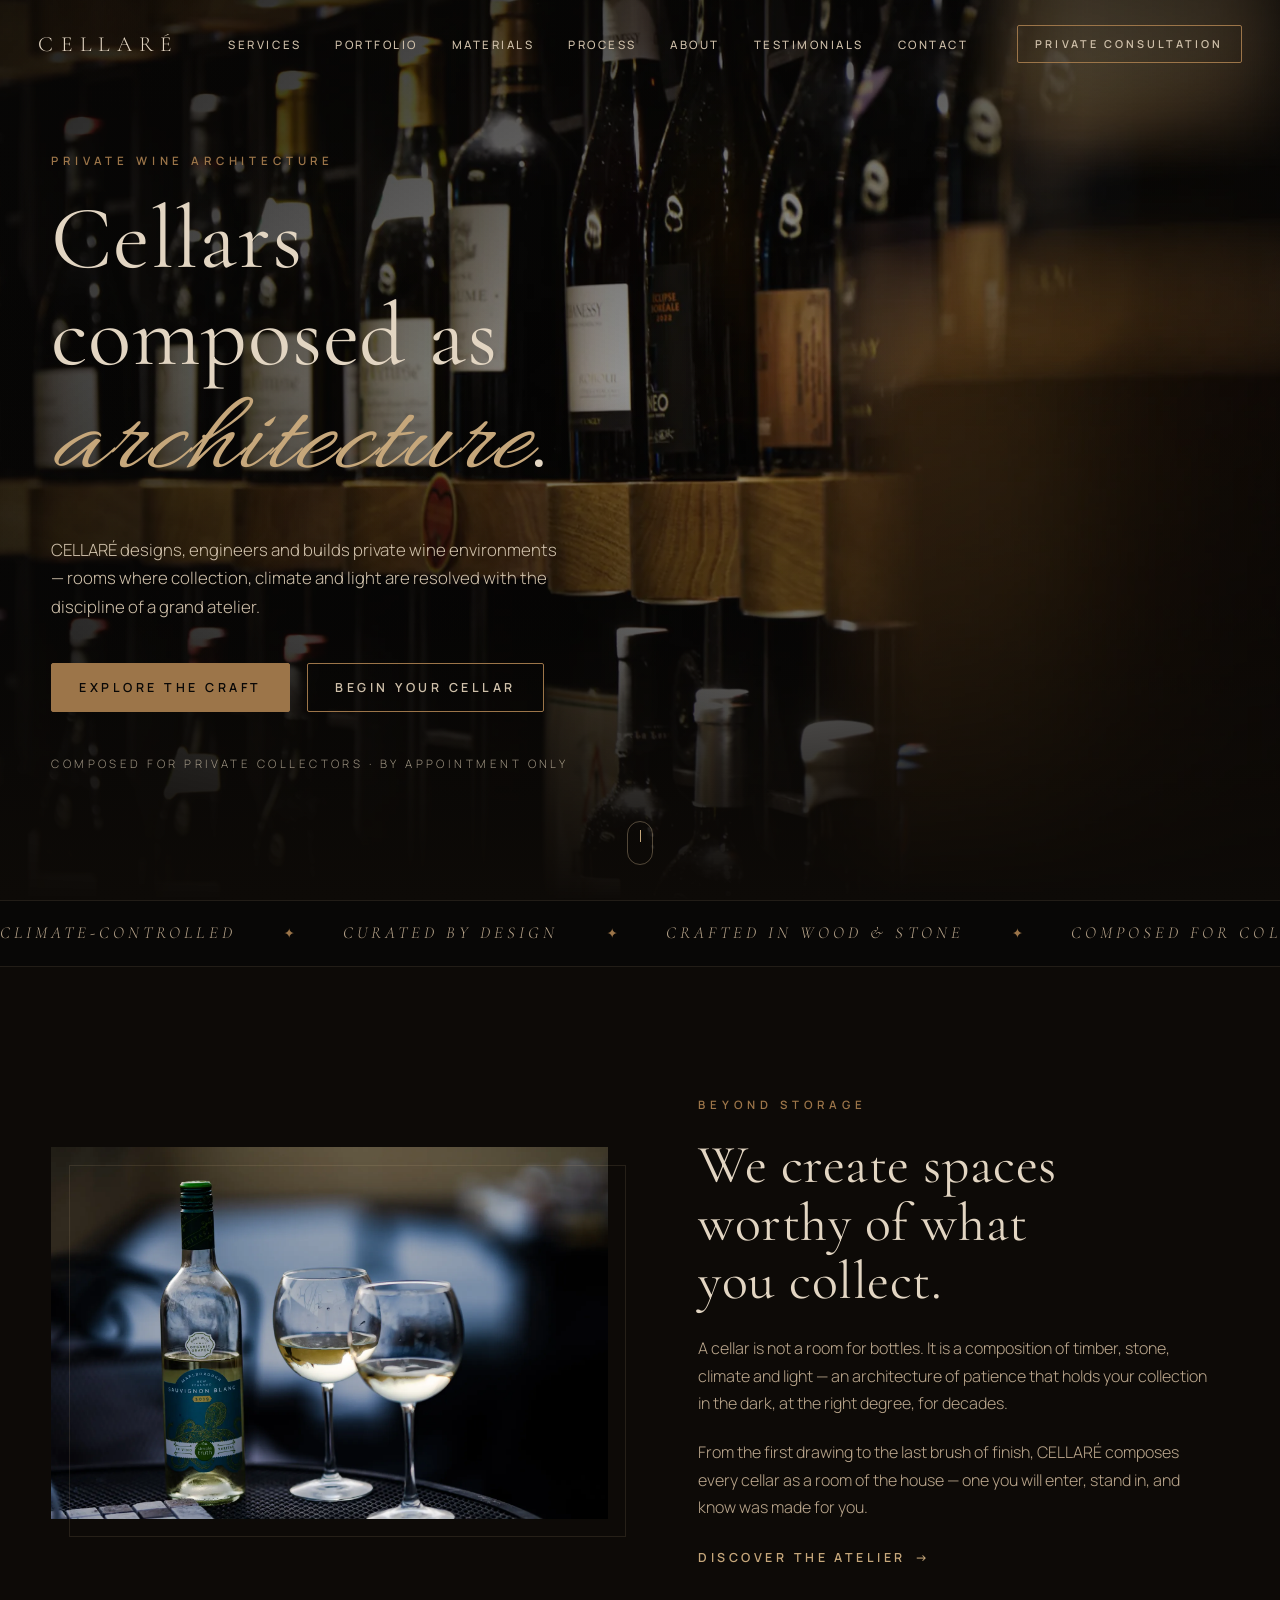
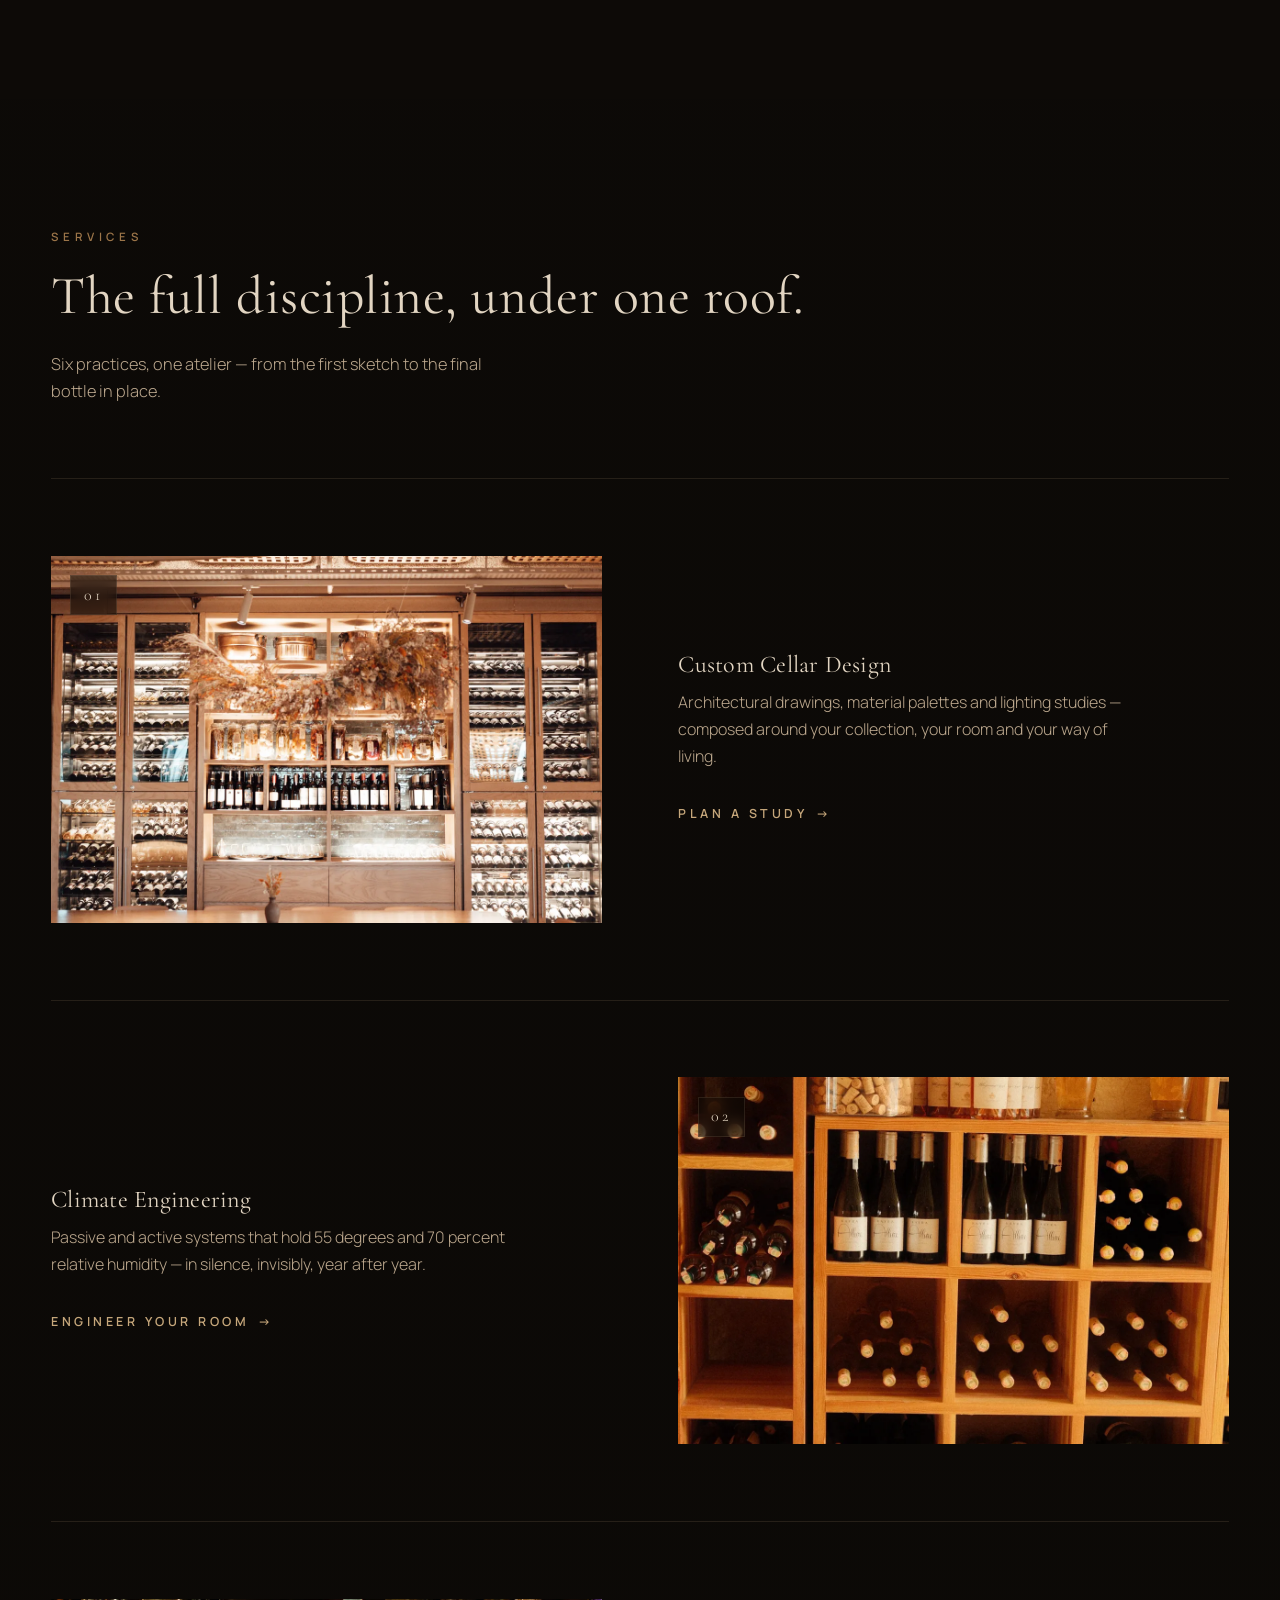
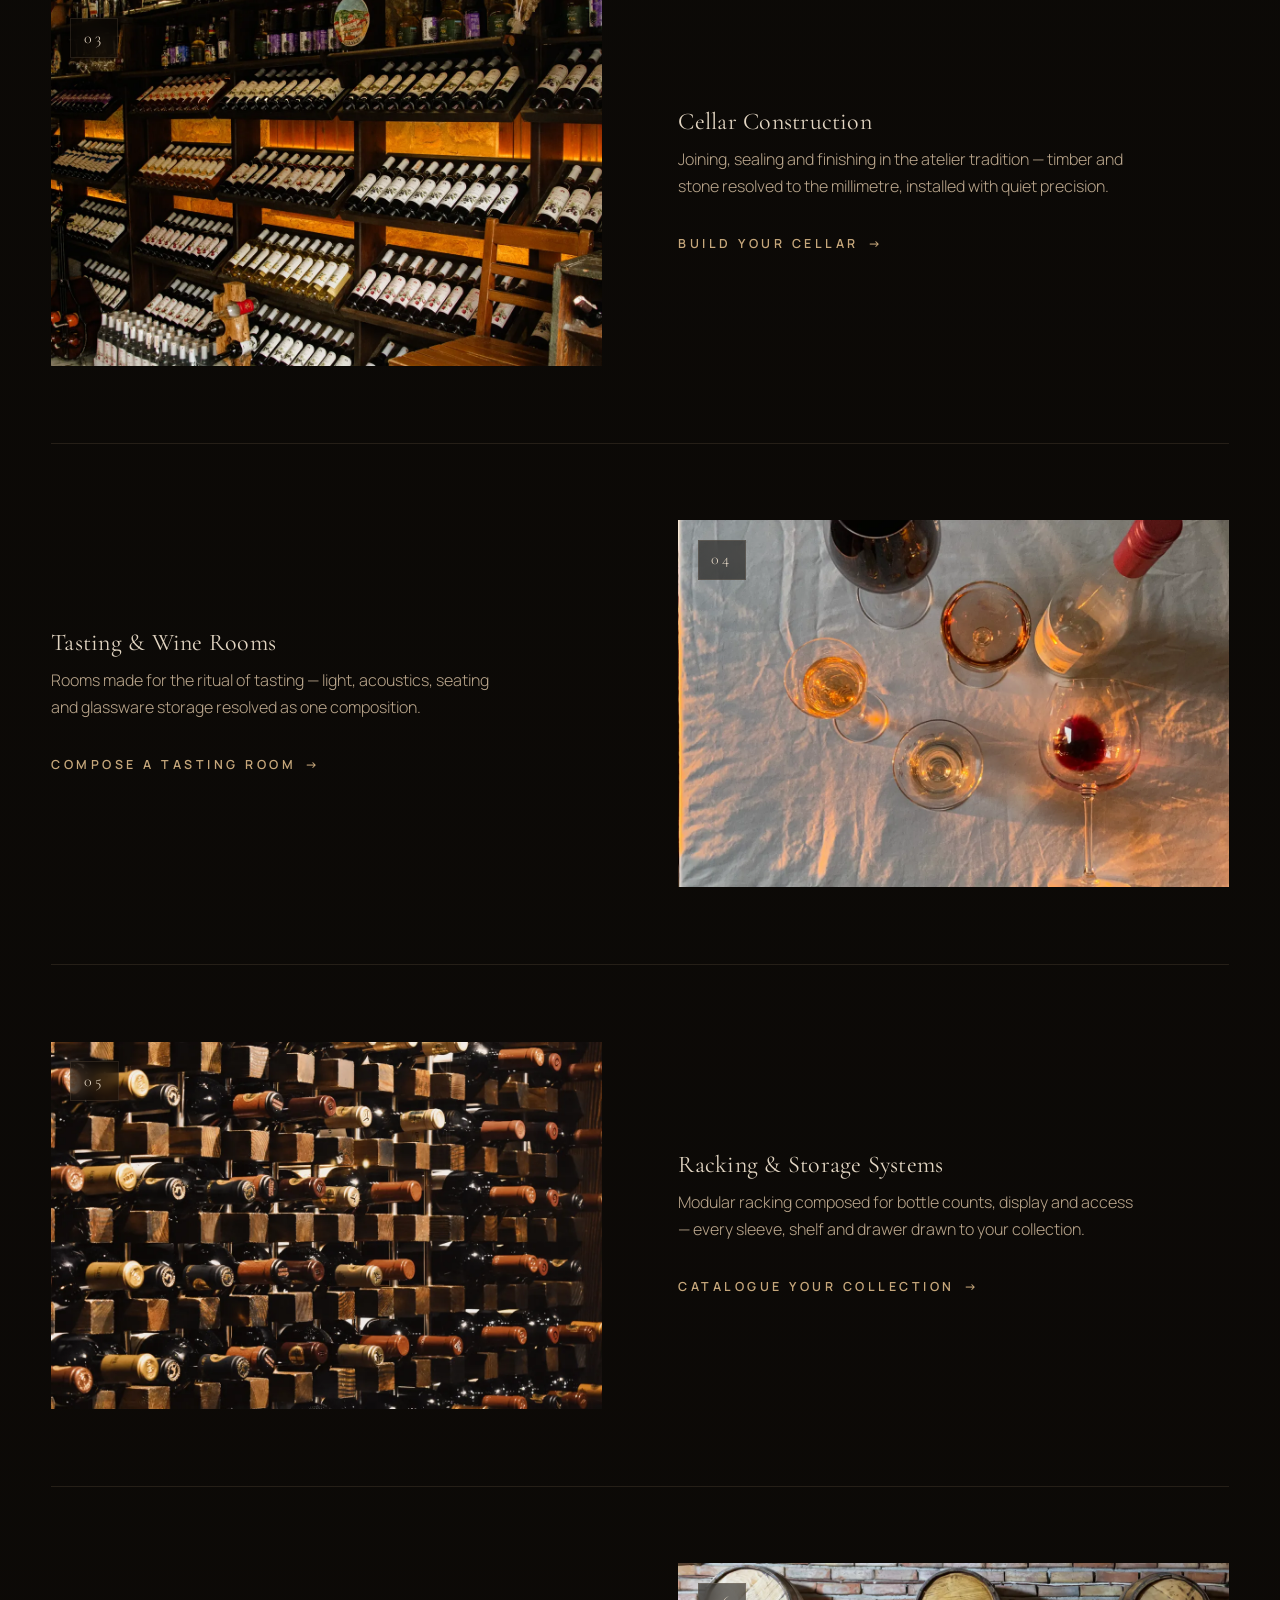
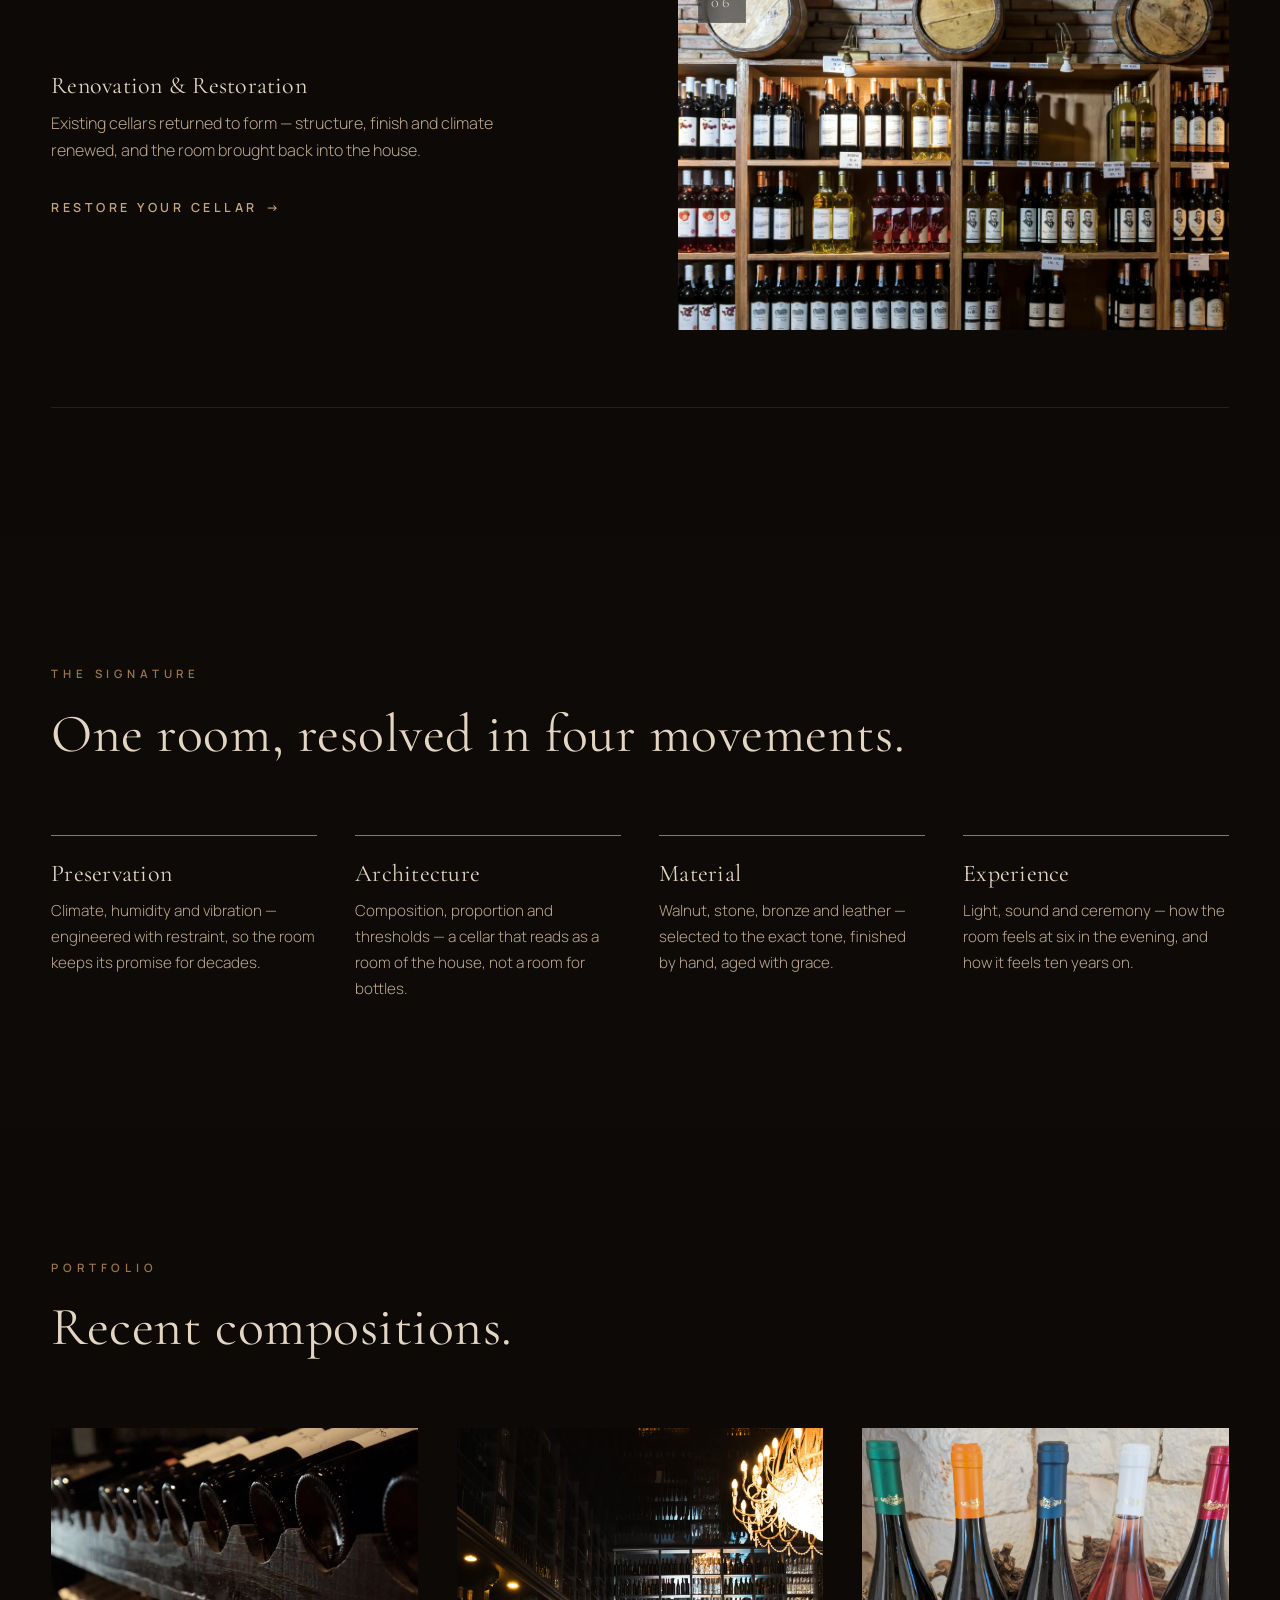
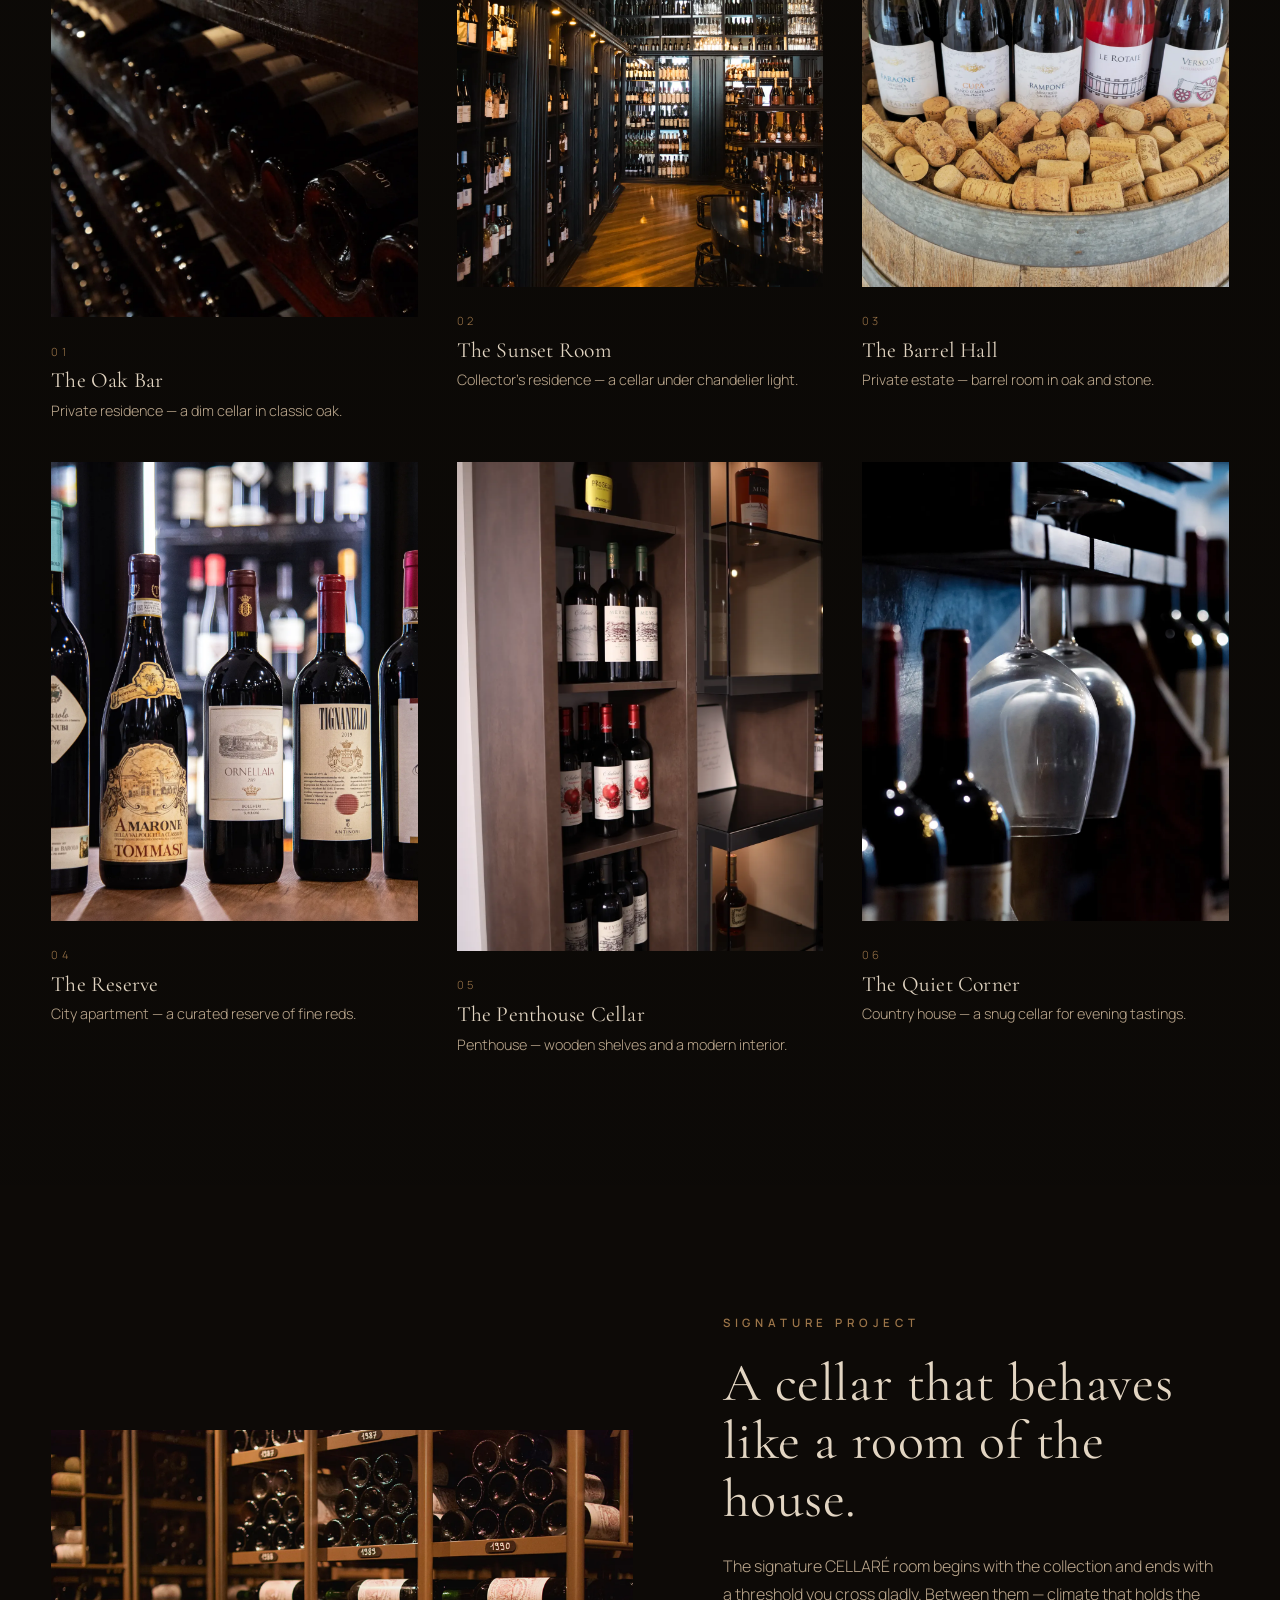
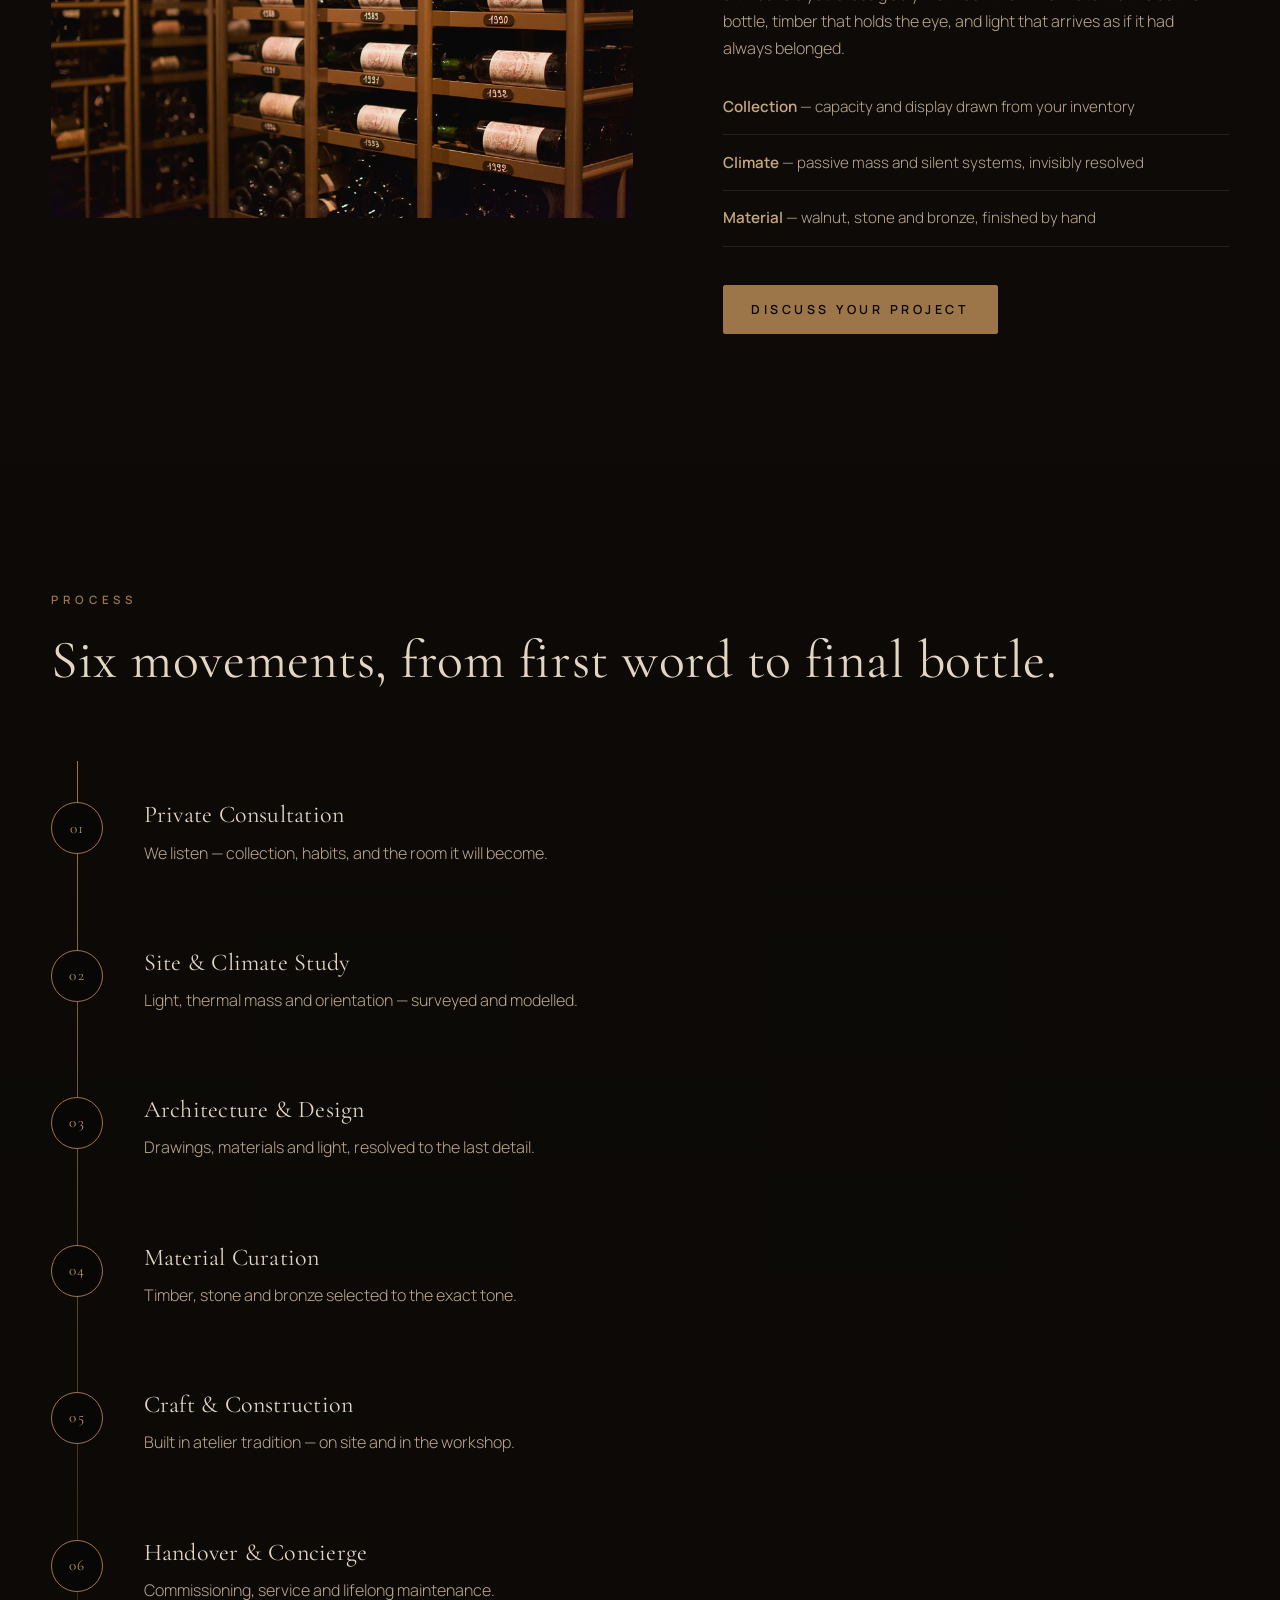
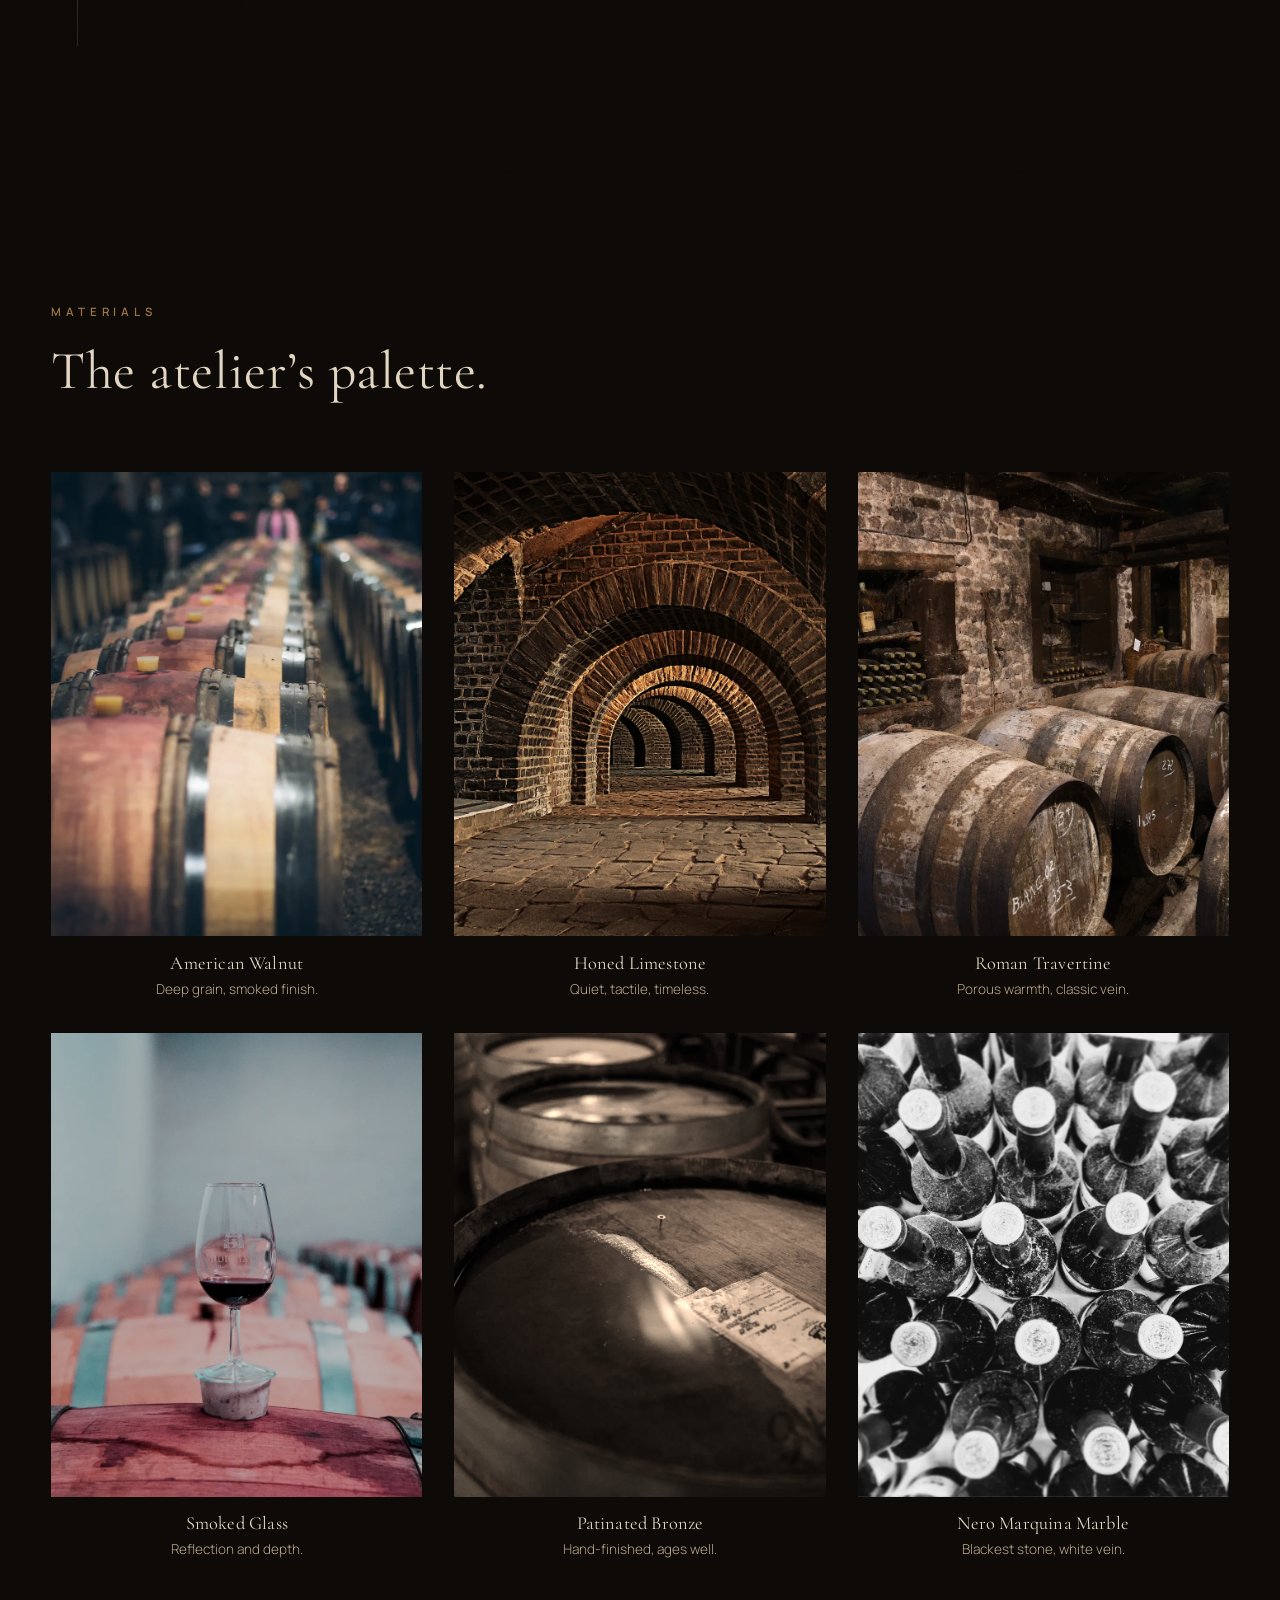
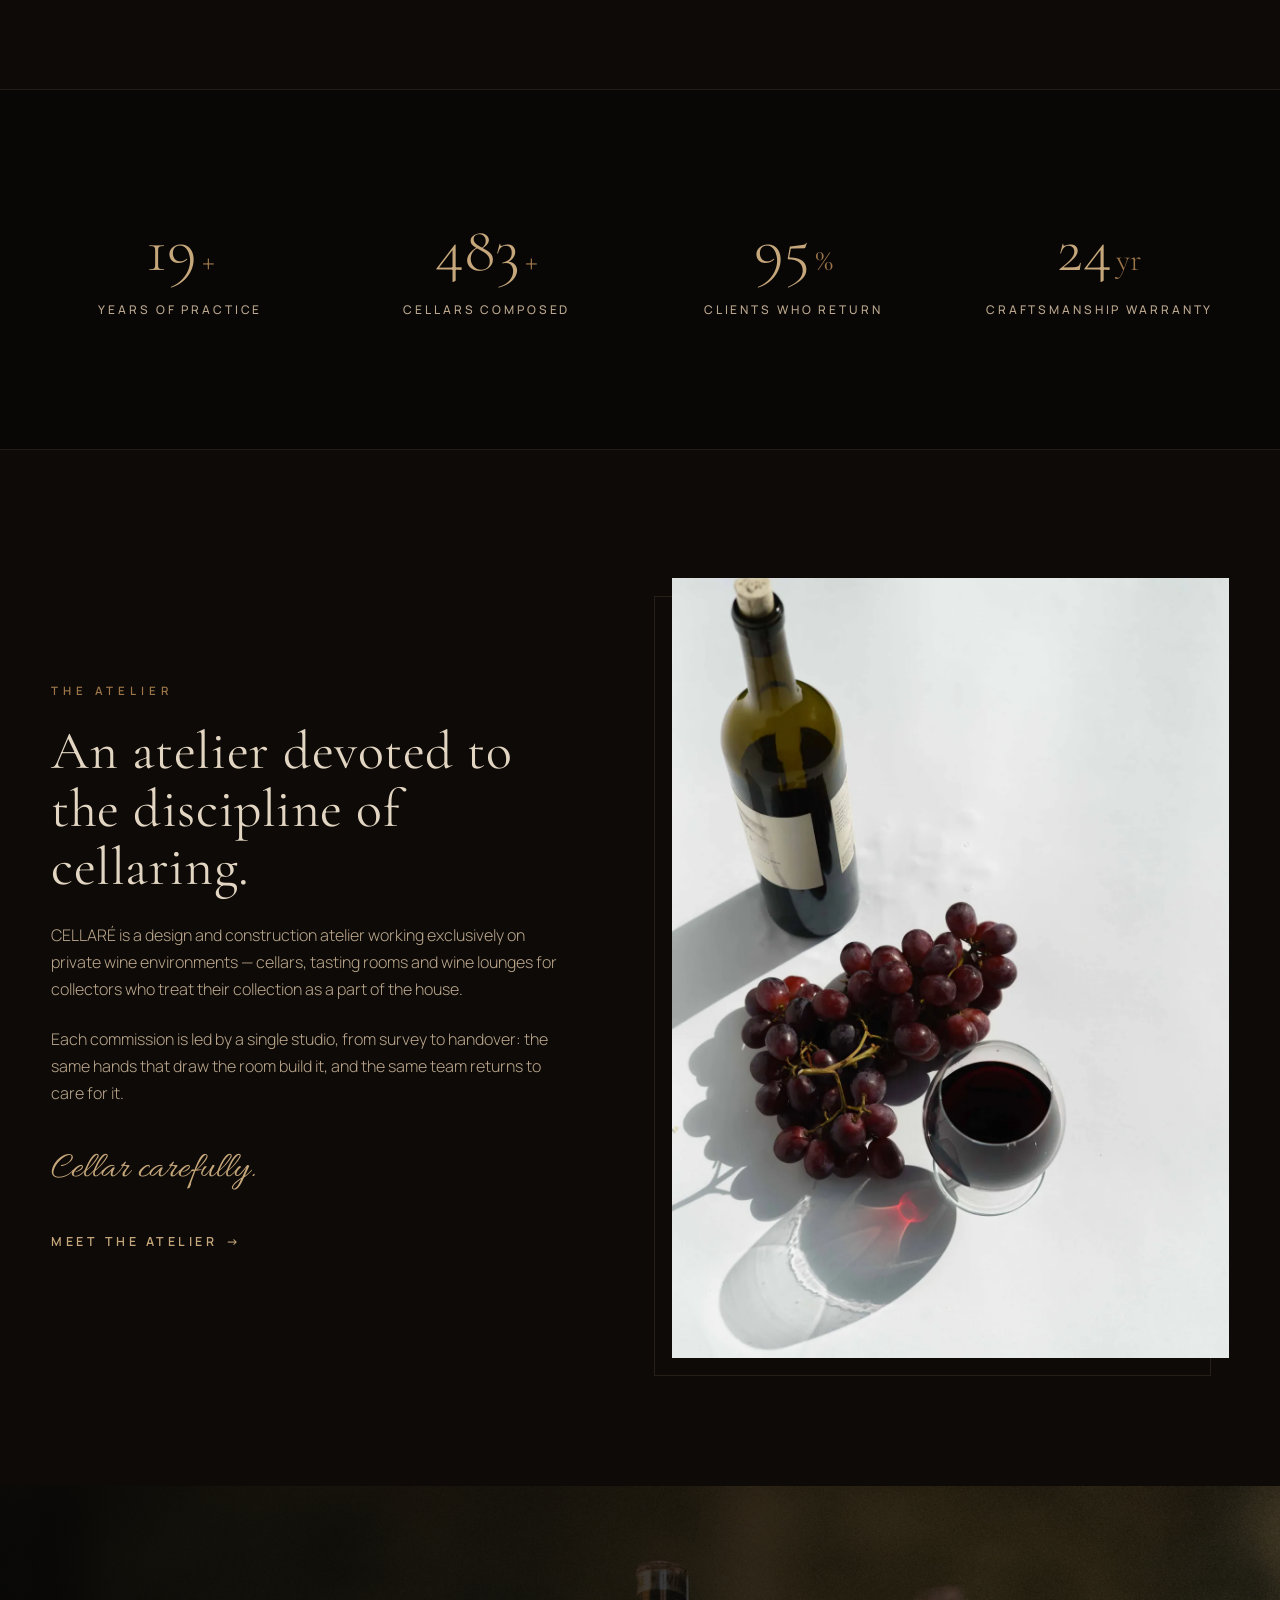
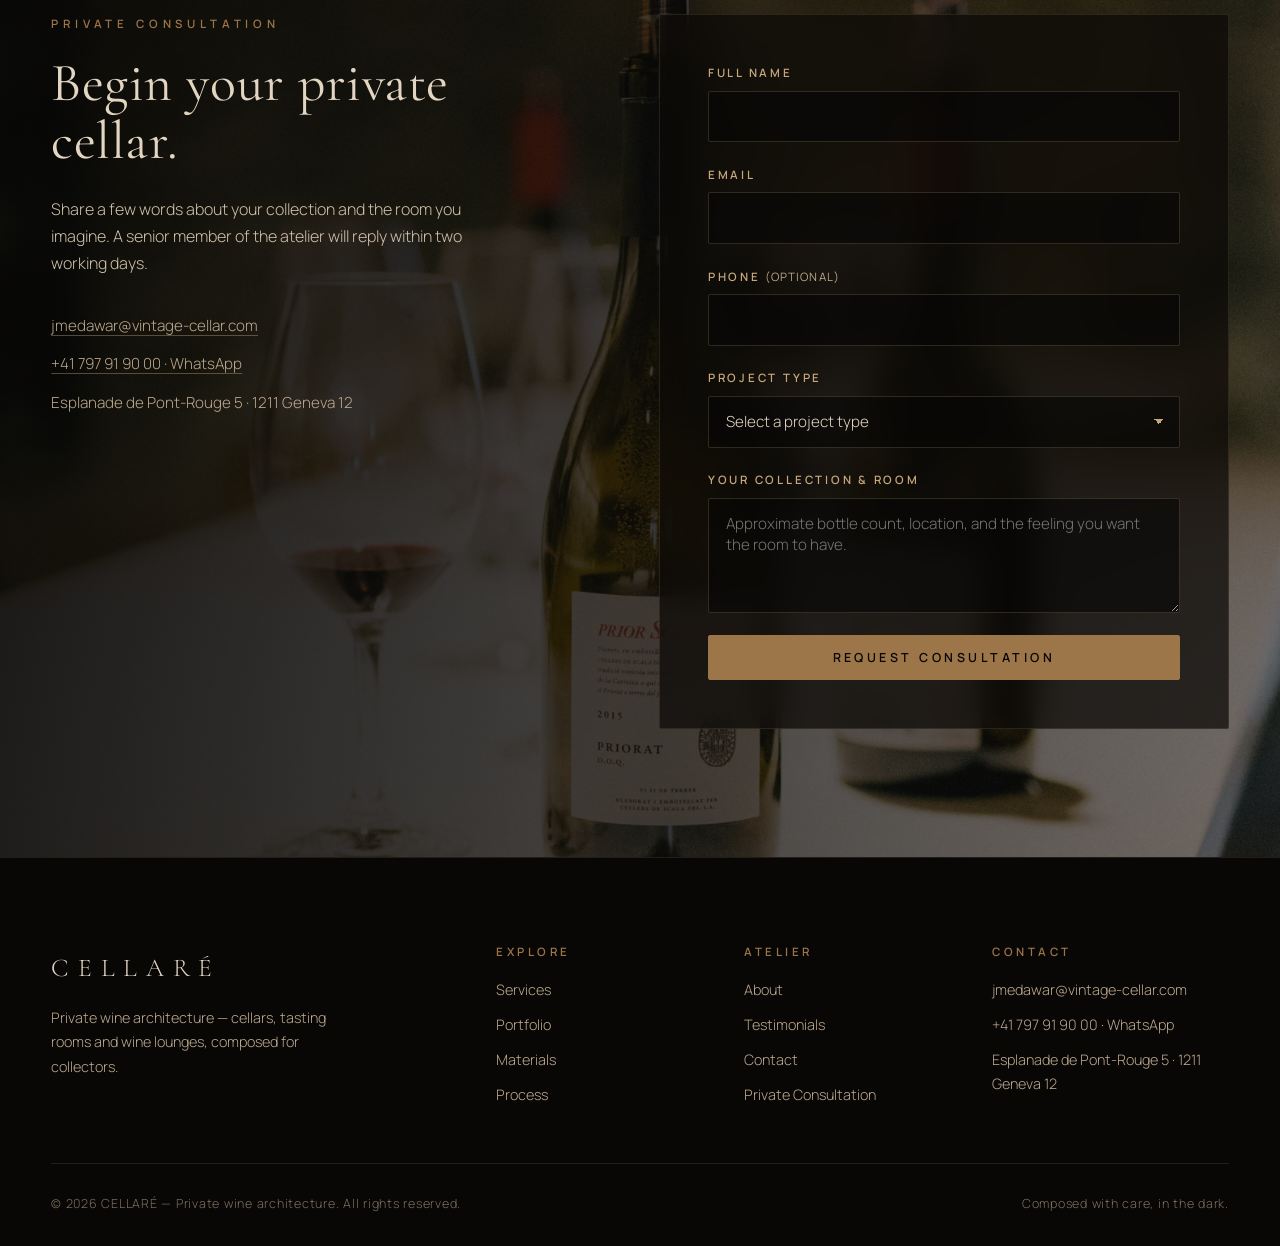
==== commit 4cb30cb1: "Turn every nav item into a separate page (services, portfolio, materials, process, about, contact) a" ====
--- a/index.html
+++ b/index.html
@@ -54,30 +54,30 @@
           <span class="nav__brand-mark">CELLARÉ</span>
         </a>
         <ul class="nav__links">
-          <li><a href="#services">Services</a></li>
-          <li><a href="#portfolio">Portfolio</a></li>
-          <li><a href="#materials">Materials</a></li>
-          <li><a href="#process">Process</a></li>
-          <li><a href="#about">About</a></li>
+          <li><a href="services.html">Services</a></li>
+          <li><a href="portfolio.html">Portfolio</a></li>
+          <li><a href="materials.html">Materials</a></li>
+          <li><a href="process.html">Process</a></li>
+          <li><a href="about.html">About</a></li>
           <li><a href="testimonials.html">Testimonials</a></li>
-          <li><a href="#contact">Contact</a></li>
+          <li><a href="contact.html">Contact</a></li>
         </ul>
-        <a class="btn btn--ghost btn--nav" href="#contact">Private Consultation</a>
+        <a class="btn btn--ghost btn--nav" href="contact.html">Private Consultation</a>
         <button class="nav__toggle" type="button" aria-expanded="false" aria-controls="nav-menu" aria-label="Open menu">
           <span></span><span></span>
         </button>
       </div>
       <div class="nav__menu" id="nav-menu">
         <ul class="nav__menu-links">
-          <li><a href="#services">Services</a></li>
-          <li><a href="#portfolio">Portfolio</a></li>
-          <li><a href="#materials">Materials</a></li>
-          <li><a href="#process">Process</a></li>
-          <li><a href="#about">About</a></li>
+          <li><a href="services.html">Services</a></li>
+          <li><a href="portfolio.html">Portfolio</a></li>
+          <li><a href="materials.html">Materials</a></li>
+          <li><a href="process.html">Process</a></li>
+          <li><a href="about.html">About</a></li>
           <li><a href="testimonials.html">Testimonials</a></li>
-          <li><a href="#contact">Contact</a></li>
+          <li><a href="contact.html">Contact</a></li>
         </ul>
-        <a class="btn btn--ghost" href="#contact">Private Consultation</a>
+        <a class="btn btn--ghost" href="contact.html">Private Consultation</a>
       </div>
     </nav>
   </header>
@@ -94,8 +94,8 @@
         <h1 class="hero__title">Cellars composed as <em>architecture</em>.</h1>
         <p class="hero__lede">CELLARÉ designs, engineers and builds private wine environments — rooms where collection, climate and light are resolved with the discipline of a grand atelier.</p>
         <div class="hero__actions">
-          <a class="btn btn--primary" href="#services">Explore the Craft</a>
-          <a class="btn btn--ghost" href="#contact">Begin Your Cellar</a>
+          <a class="btn btn--primary" href="services.html">Explore the Craft</a>
+          <a class="btn btn--ghost" href="contact.html">Begin Your Cellar</a>
         </div>
         <p class="hero__note">Composed for private collectors · By appointment only</p>
       </div>
@@ -128,7 +128,7 @@
             <h2 class="h2">We create spaces worthy of what you collect.</h2>
             <p class="intro__copy">A cellar is not a room for bottles. It is a composition of timber, stone, climate and light — an architecture of patience that holds your collection in the dark, at the right degree, for decades.</p>
             <p class="intro__copy">From the first drawing to the last brush of finish, CELLARÉ composes every cellar as a room of the house — one you will enter, stand in, and know was made for you.</p>
-            <a class="link-arrow" href="#services">Discover the atelier <span aria-hidden="true">→</span></a>
+            <a class="link-arrow" href="services.html">Discover the atelier <span aria-hidden="true">→</span></a>
           </div>
         </div>
       </div>
@@ -150,7 +150,7 @@
           <div class="svc__body">
             <h3 class="h3">Custom Cellar Design</h3>
             <p>Architectural drawings, material palettes and lighting studies — composed around your collection, your room and your way of living.</p>
-            <a class="link-arrow" href="#contact">Plan a study <span aria-hidden="true">→</span></a>
+            <a class="link-arrow" href="contact.html">Plan a study <span aria-hidden="true">→</span></a>
           </div>
         </article>
 
@@ -162,7 +162,7 @@
           <div class="svc__body">
             <h3 class="h3">Climate Engineering</h3>
             <p>Passive and active systems that hold 55 degrees and 70 percent relative humidity — in silence, invisibly, year after year.</p>
-            <a class="link-arrow" href="#contact">Engineer your room <span aria-hidden="true">→</span></a>
+            <a class="link-arrow" href="contact.html">Engineer your room <span aria-hidden="true">→</span></a>
           </div>
         </article>
 
@@ -174,7 +174,7 @@
           <div class="svc__body">
             <h3 class="h3">Cellar Construction</h3>
             <p>Joining, sealing and finishing in the atelier tradition — timber and stone resolved to the millimetre, installed with quiet precision.</p>
-            <a class="link-arrow" href="#contact">Build your cellar <span aria-hidden="true">→</span></a>
+            <a class="link-arrow" href="contact.html">Build your cellar <span aria-hidden="true">→</span></a>
           </div>
         </article>
 
@@ -186,7 +186,7 @@
           <div class="svc__body">
             <h3 class="h3">Tasting &amp; Wine Rooms</h3>
             <p>Rooms made for the ritual of tasting — light, acoustics, seating and glassware storage resolved as one composition.</p>
-            <a class="link-arrow" href="#contact">Compose a tasting room <span aria-hidden="true">→</span></a>
+            <a class="link-arrow" href="contact.html">Compose a tasting room <span aria-hidden="true">→</span></a>
           </div>
         </article>
 
@@ -198,7 +198,7 @@
           <div class="svc__body">
             <h3 class="h3">Racking &amp; Storage Systems</h3>
             <p>Modular racking composed for bottle counts, display and access — every sleeve, shelf and drawer drawn to your collection.</p>
-            <a class="link-arrow" href="#contact">Catalogue your collection <span aria-hidden="true">→</span></a>
+            <a class="link-arrow" href="contact.html">Catalogue your collection <span aria-hidden="true">→</span></a>
           </div>
         </article>
 
@@ -210,7 +210,7 @@
           <div class="svc__body">
             <h3 class="h3">Renovation &amp; Restoration</h3>
             <p>Existing cellars returned to form — structure, finish and climate renewed, and the room brought back into the house.</p>
-            <a class="link-arrow" href="#contact">Restore your cellar <span aria-hidden="true">→</span></a>
+            <a class="link-arrow" href="contact.html">Restore your cellar <span aria-hidden="true">→</span></a>
           </div>
         </article>
       </div>
@@ -329,7 +329,7 @@
               <li><span>Climate</span> — passive mass and silent systems, invisibly resolved</li>
               <li><span>Material</span> — walnut, stone and bronze, finished by hand</li>
             </ul>
-            <a class="btn btn--primary" href="#contact">Discuss your project</a>
+            <a class="btn btn--primary" href="contact.html">Discuss your project</a>
           </div>
         </div>
       </div>
@@ -486,7 +486,7 @@
             <p class="about__copy">CELLARÉ is a design and construction atelier working exclusively on private wine environments — cellars, tasting rooms and wine lounges for collectors who treat their collection as a part of the house.</p>
             <p class="about__copy">Each commission is led by a single studio, from survey to handover: the same hands that draw the room build it, and the same team returns to care for it.</p>
             <p class="about__sign">Cellar carefully.</p>
-            <a class="link-arrow" href="#contact">Meet the atelier <span aria-hidden="true">→</span></a>
+            <a class="link-arrow" href="contact.html">Meet the atelier <span aria-hidden="true">→</span></a>
           </div>
           <div class="about__media reveal">
             <img src="assets/img/about.webp" alt="Elegant glasses of red wine close up in soft light" width="1200" height="1680" loading="lazy">
@@ -564,19 +564,19 @@
         <nav class="footer__col" aria-label="Footer — explore">
           <h4>Explore</h4>
           <ul>
-            <li><a href="#services">Services</a></li>
-            <li><a href="#portfolio">Portfolio</a></li>
-            <li><a href="#materials">Materials</a></li>
-            <li><a href="#process">Process</a></li>
+            <li><a href="services.html">Services</a></li>
+            <li><a href="portfolio.html">Portfolio</a></li>
+            <li><a href="materials.html">Materials</a></li>
+            <li><a href="process.html">Process</a></li>
           </ul>
         </nav>
         <nav class="footer__col" aria-label="Footer — atelier">
           <h4>Atelier</h4>
           <ul>
-            <li><a href="#about">About</a></li>
+            <li><a href="about.html">About</a></li>
             <li><a href="testimonials.html">Testimonials</a></li>
-            <li><a href="#contact">Contact</a></li>
-            <li><a href="#contact">Private Consultation</a></li>
+            <li><a href="contact.html">Contact</a></li>
+            <li><a href="contact.html">Private Consultation</a></li>
           </ul>
         </nav>
         <div class="footer__col">
--- a/css/styles.css
+++ b/css/styles.css
@@ -1429,3 +1429,7 @@
     padding-top: calc(var(--nav-h) + 2rem);
   }
 }
+
+.subpage main > .section:first-child {
+  padding-top: calc(var(--nav-h) + clamp(3rem, 6vw, 5rem));
+}
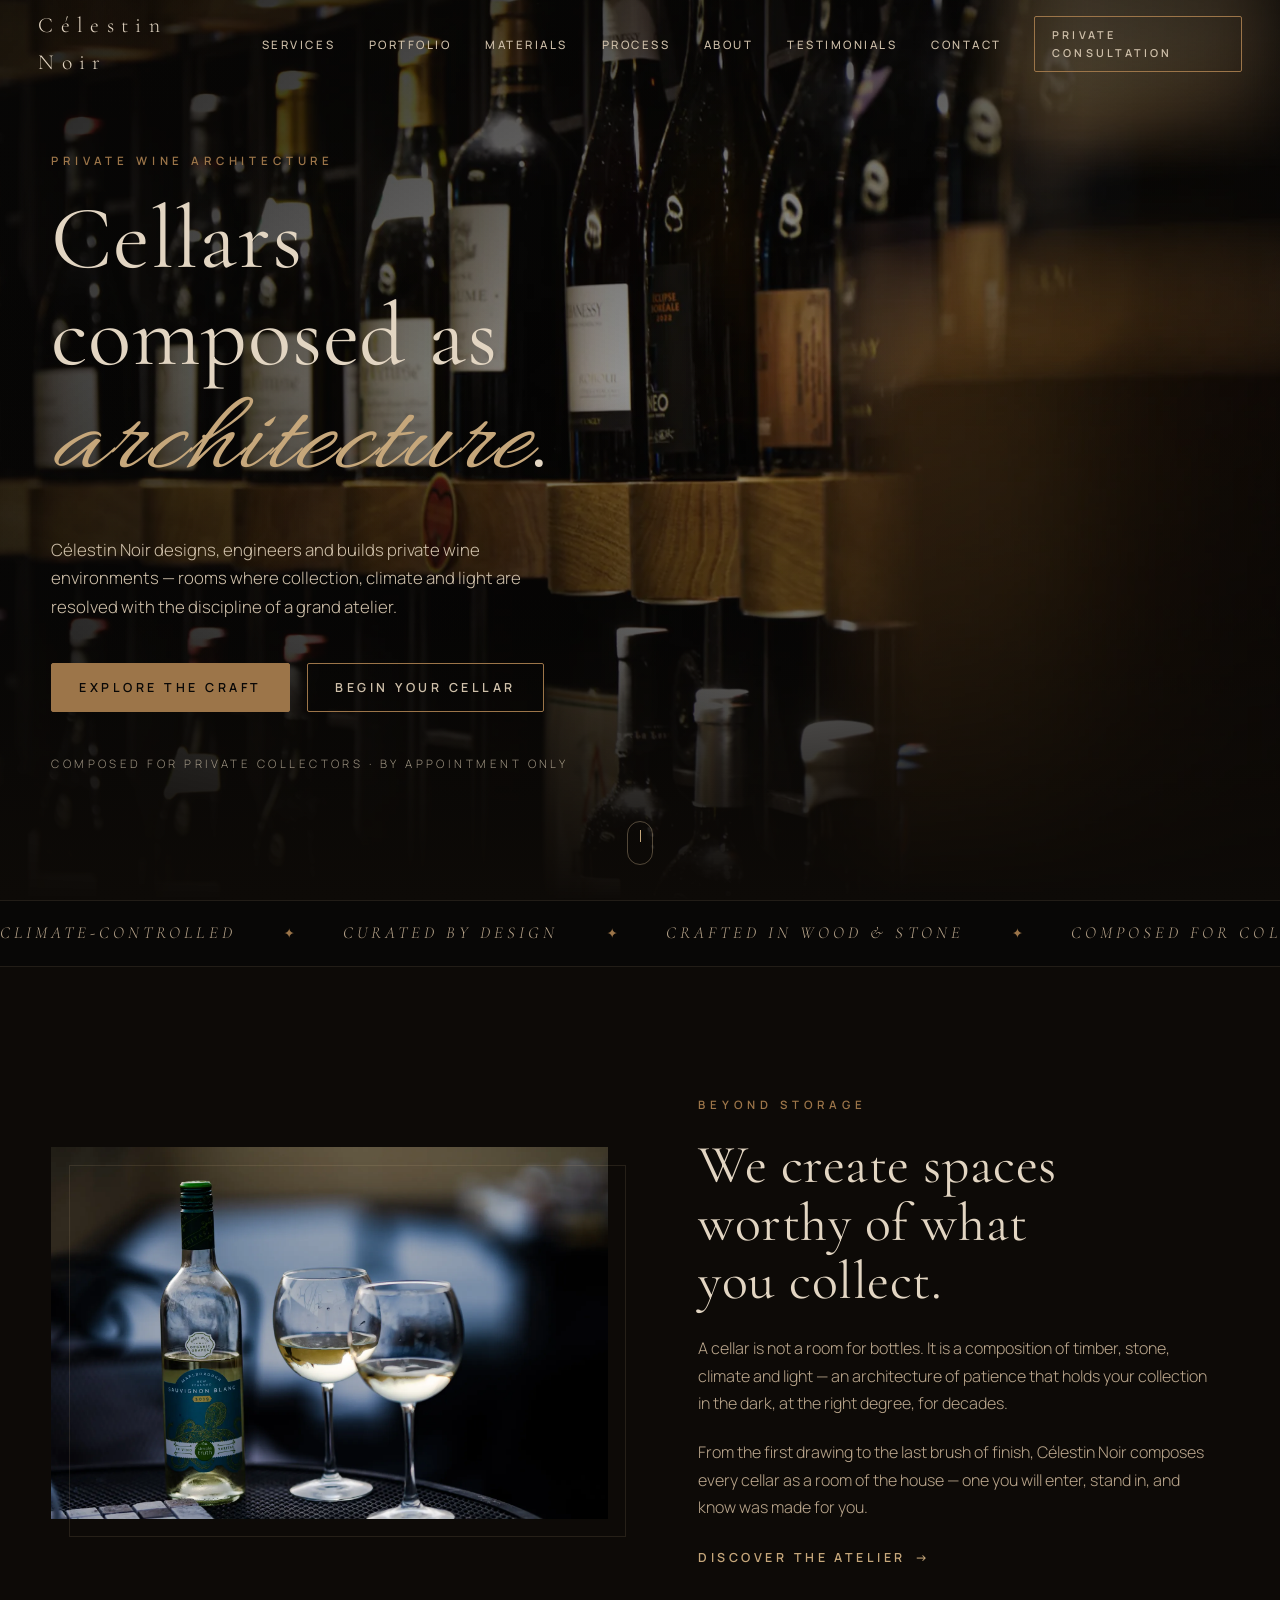
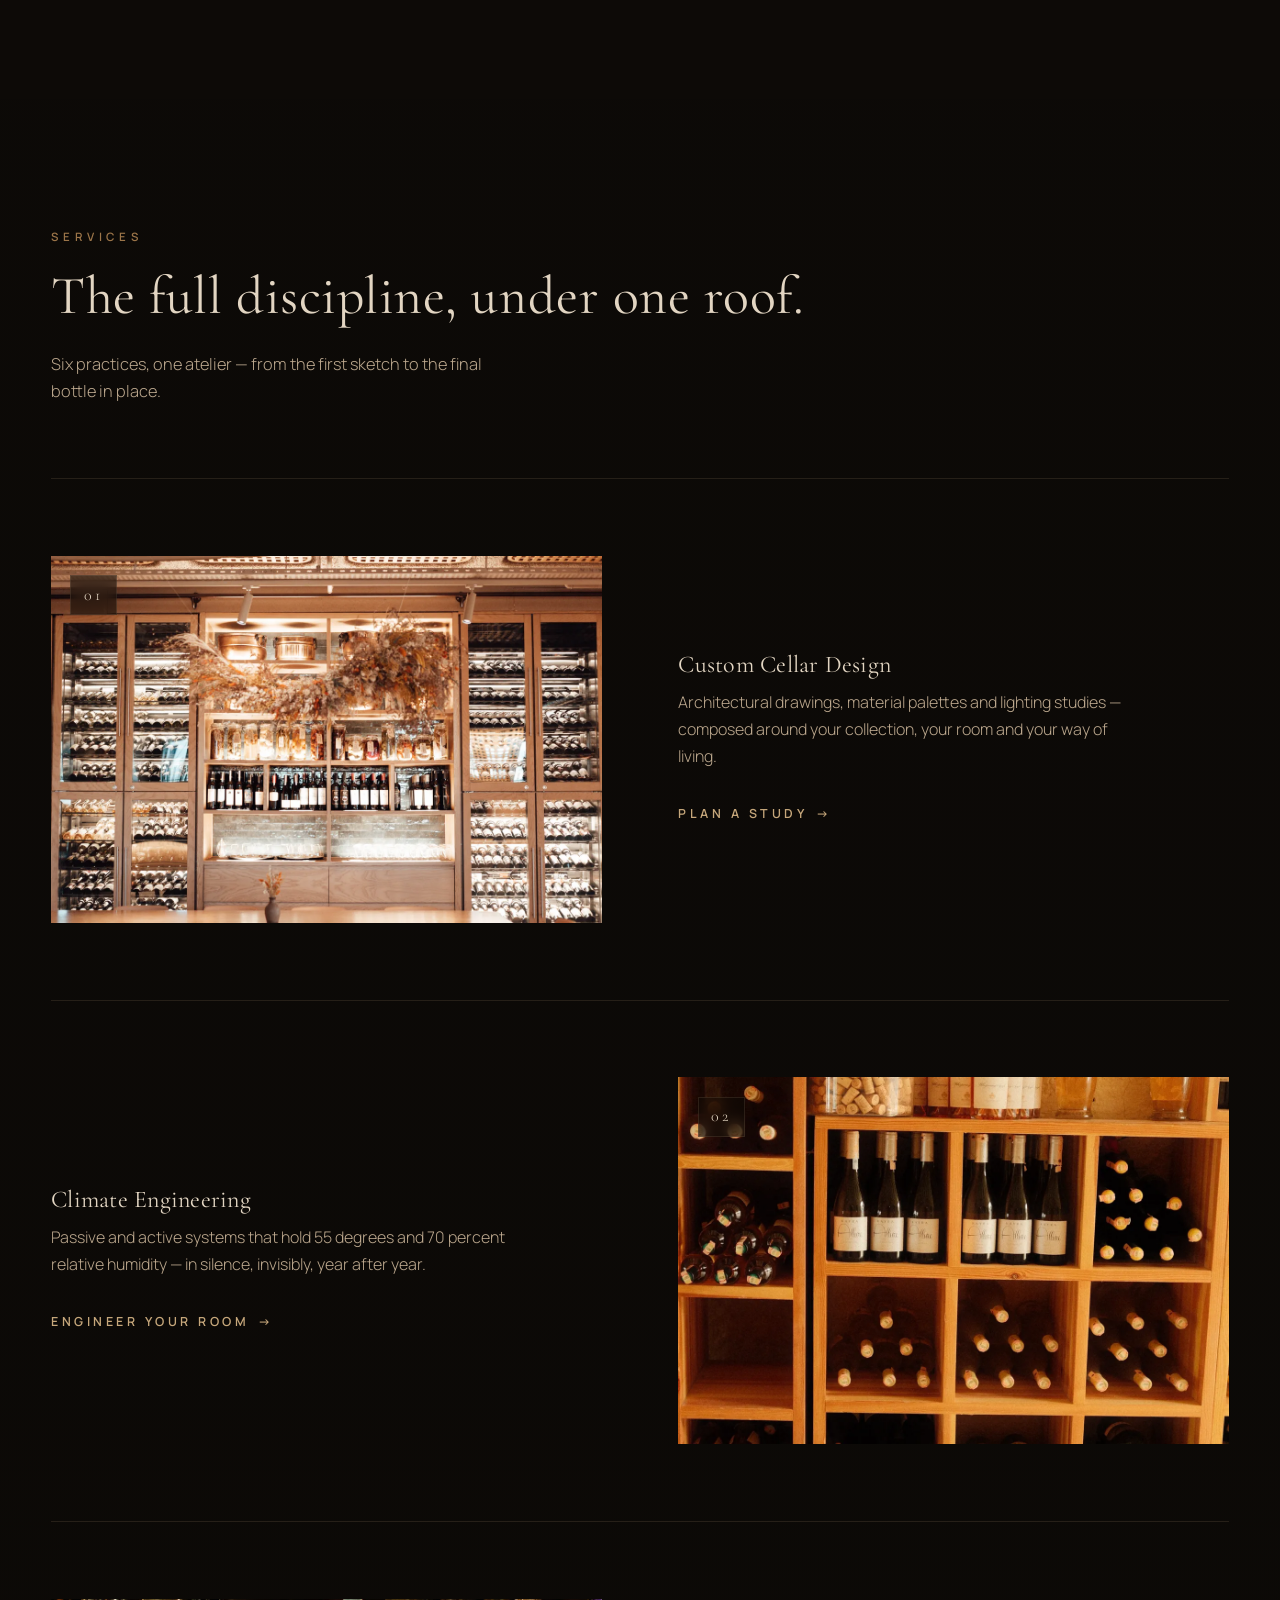
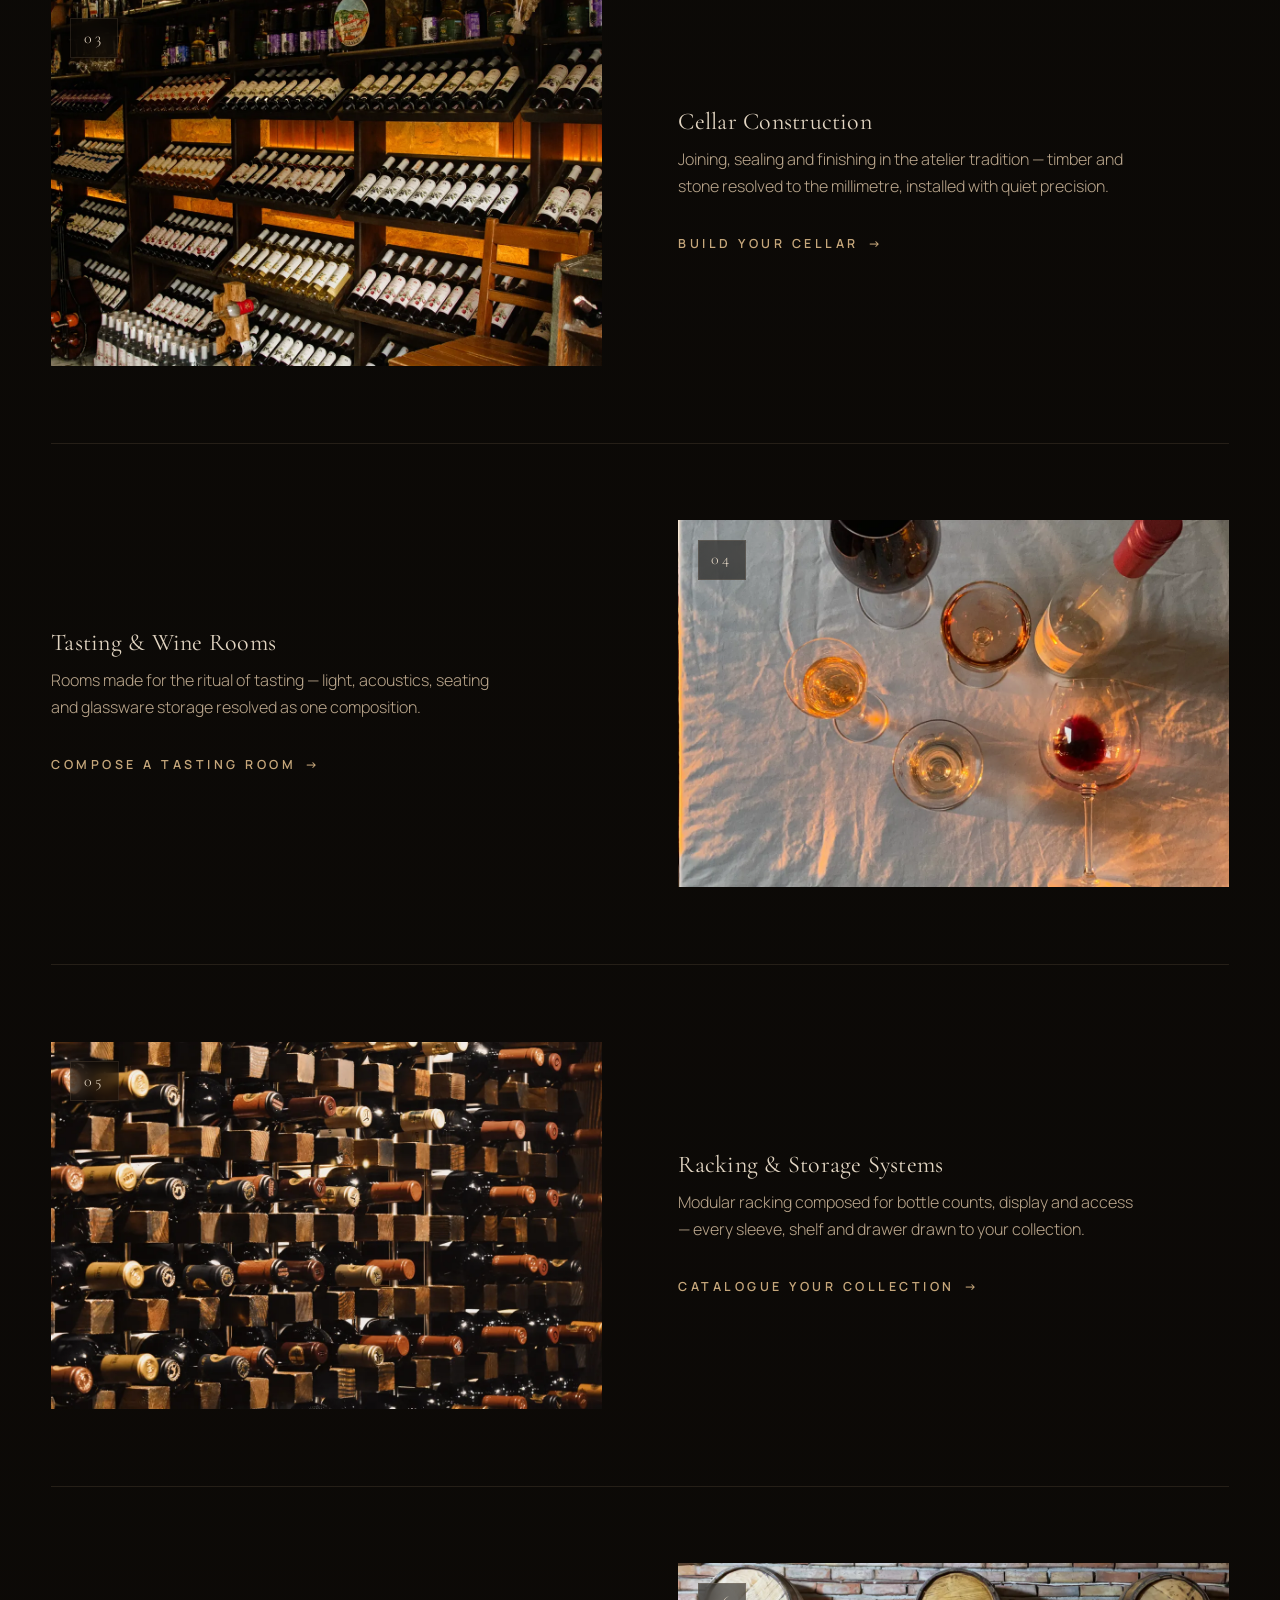
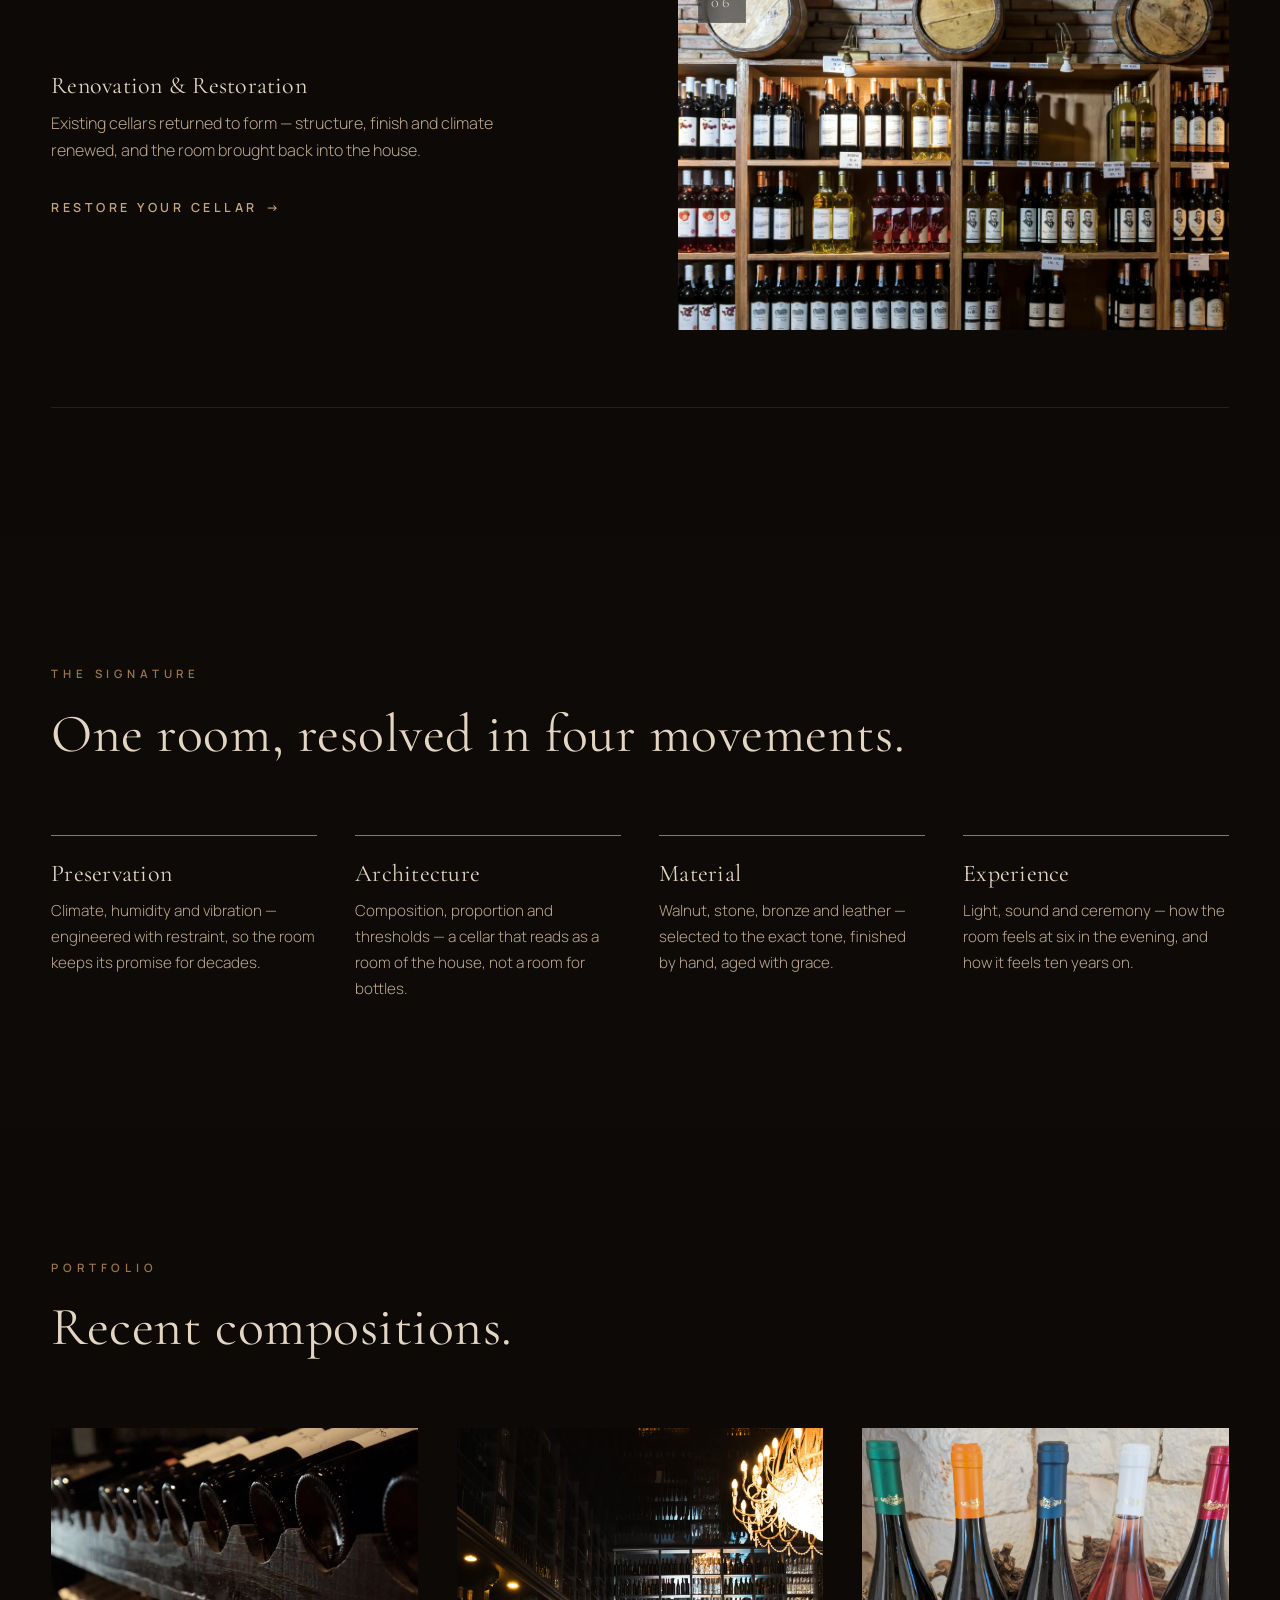
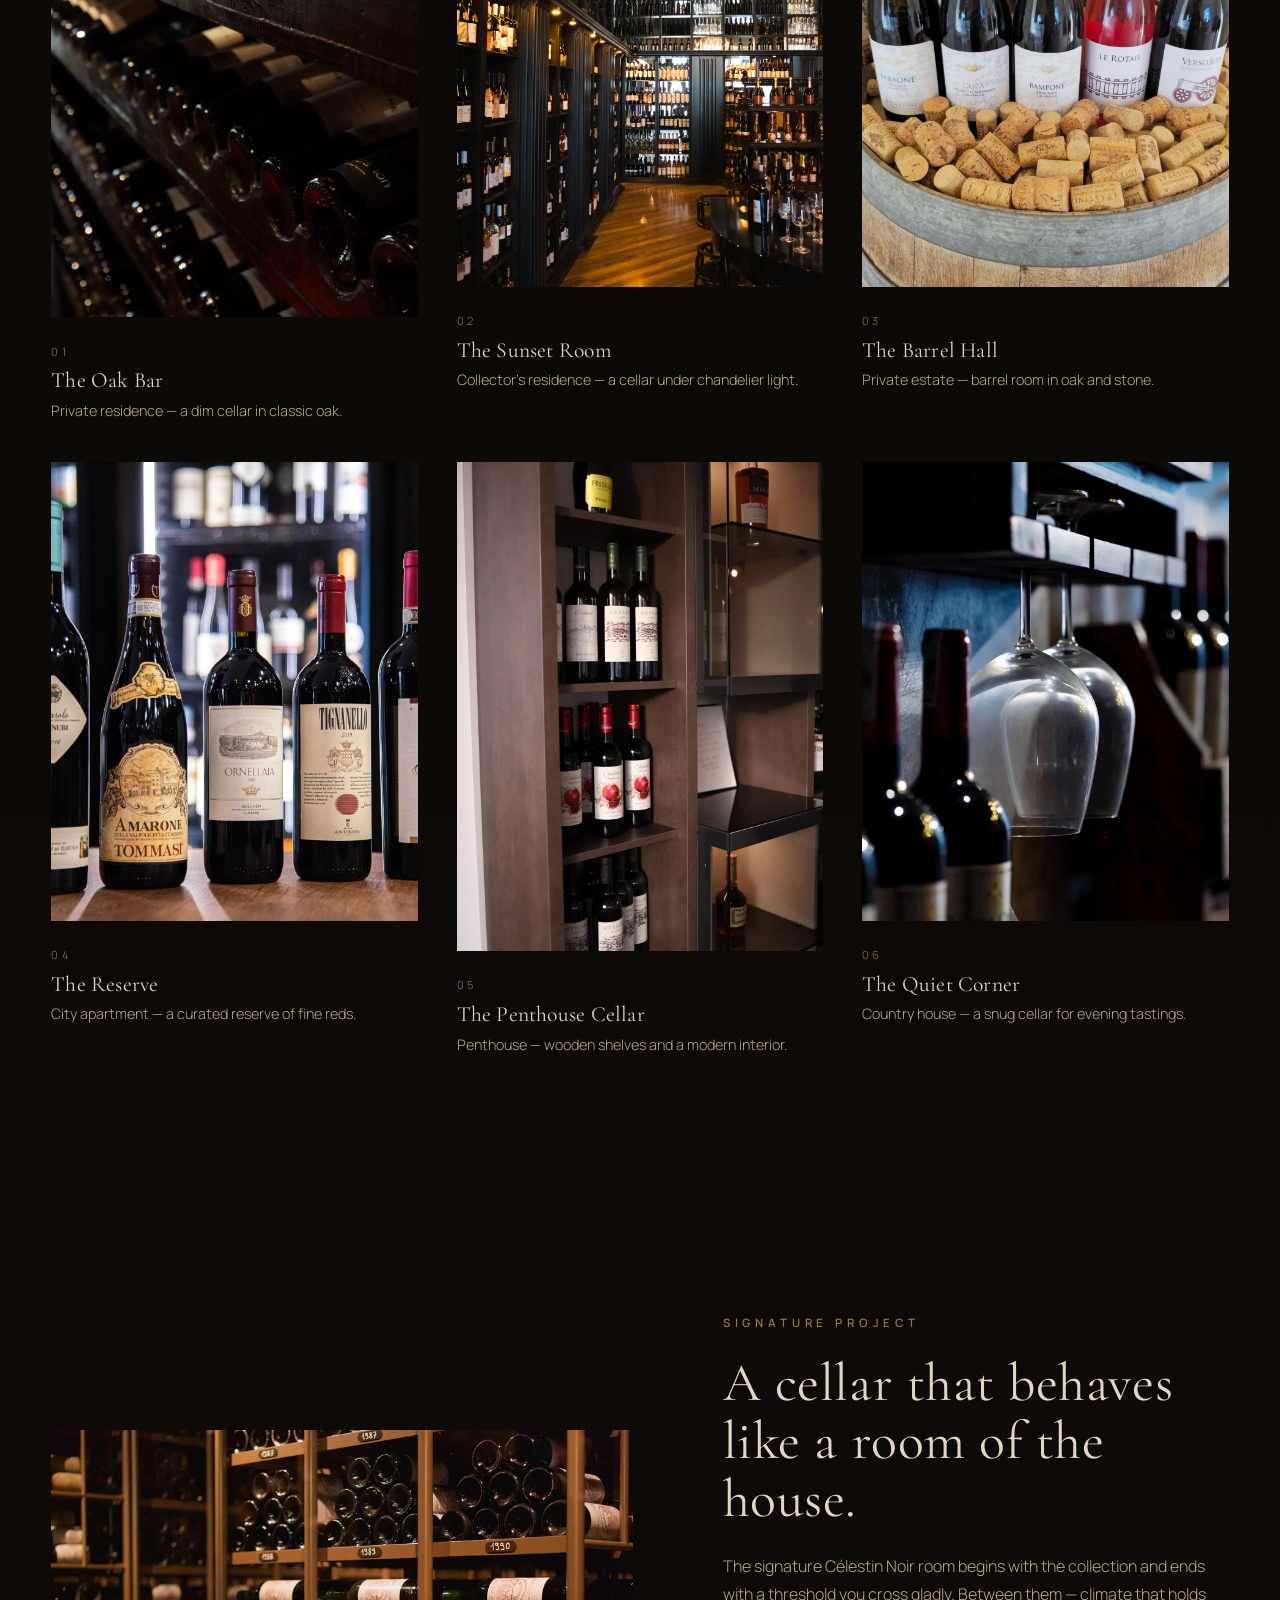
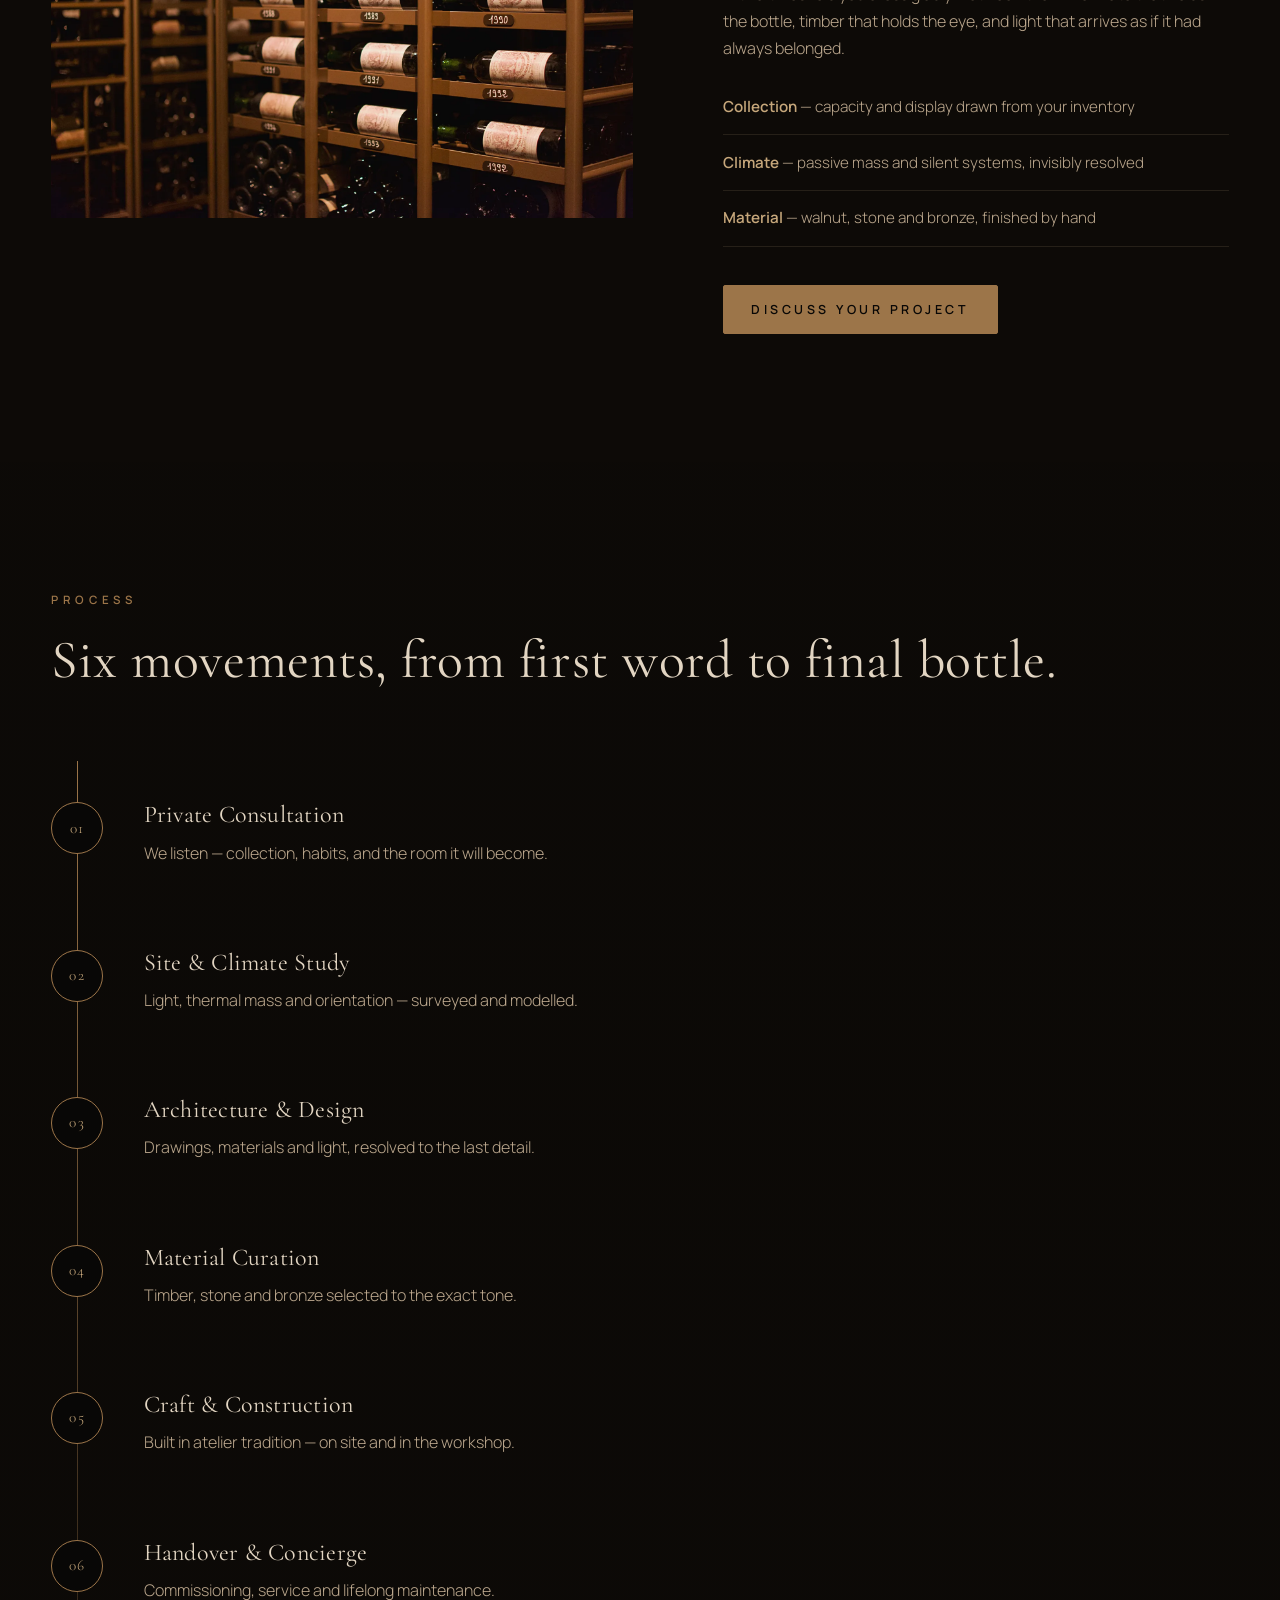
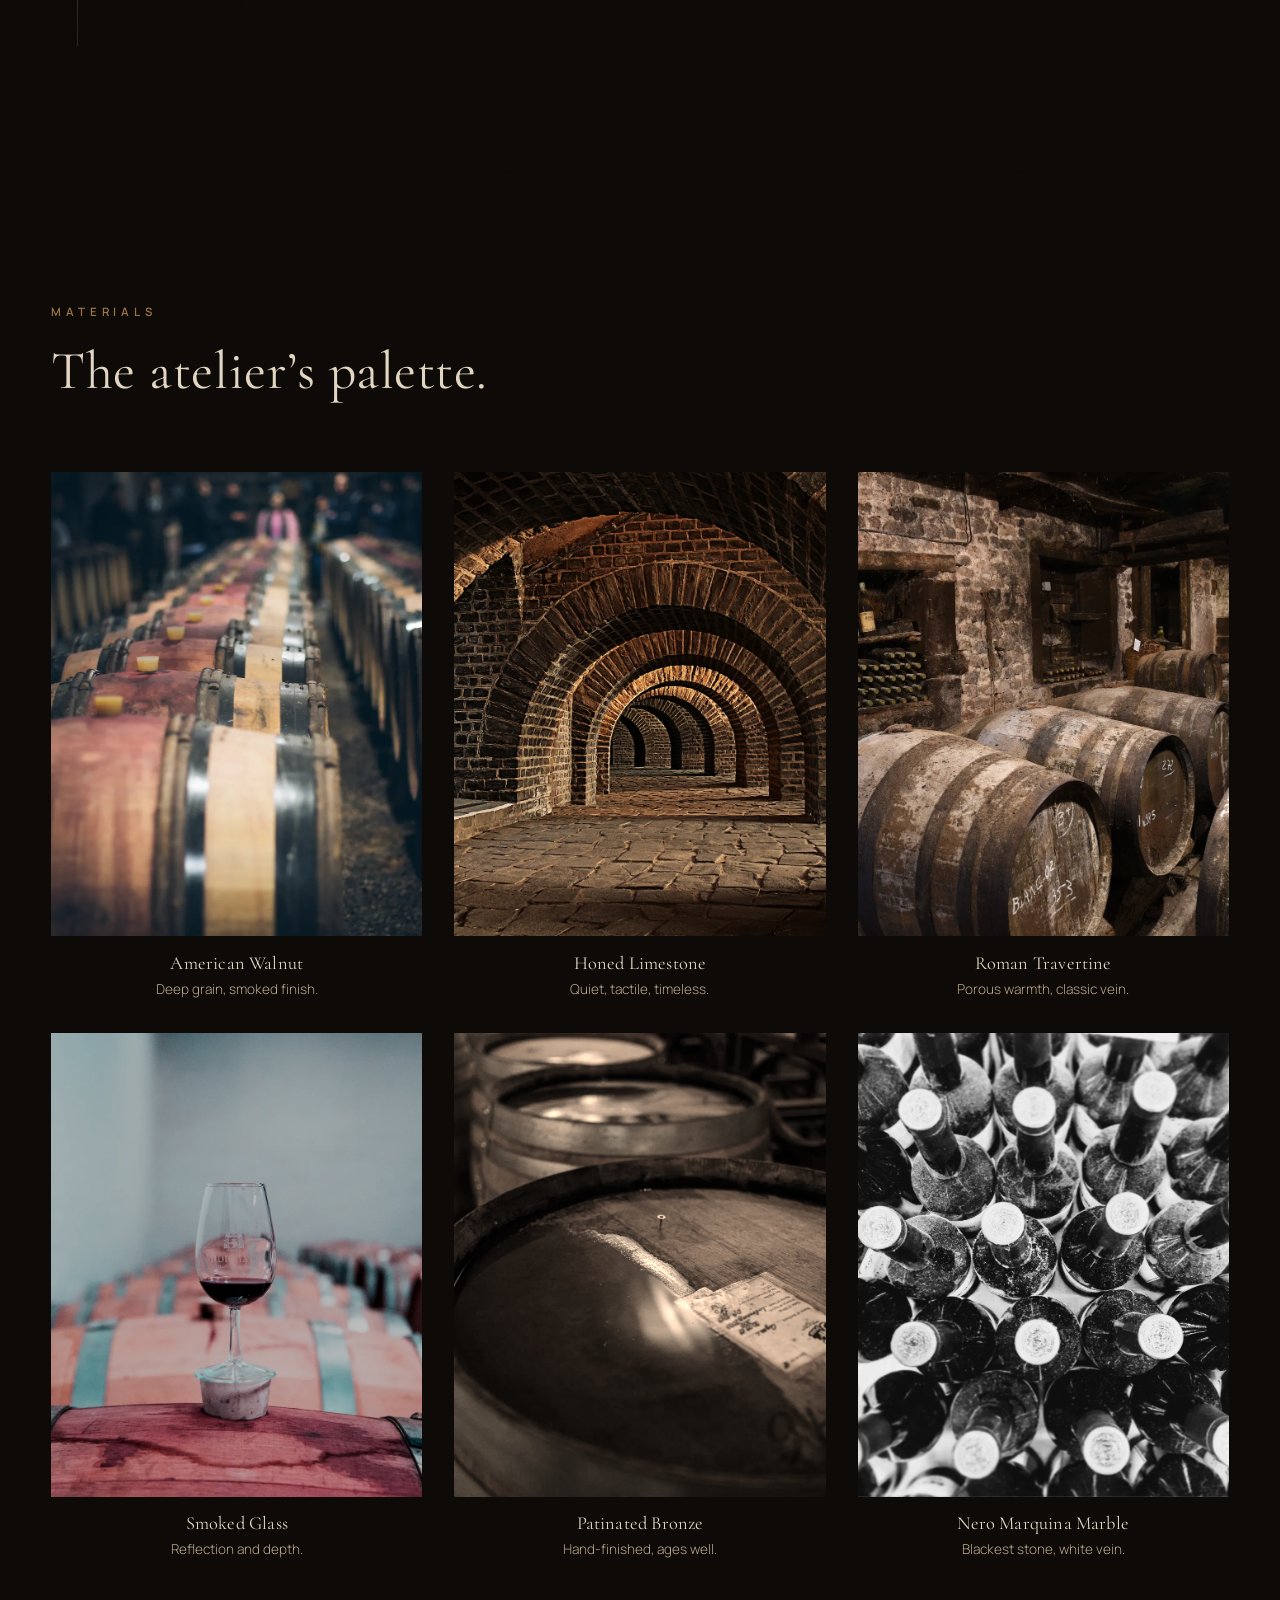
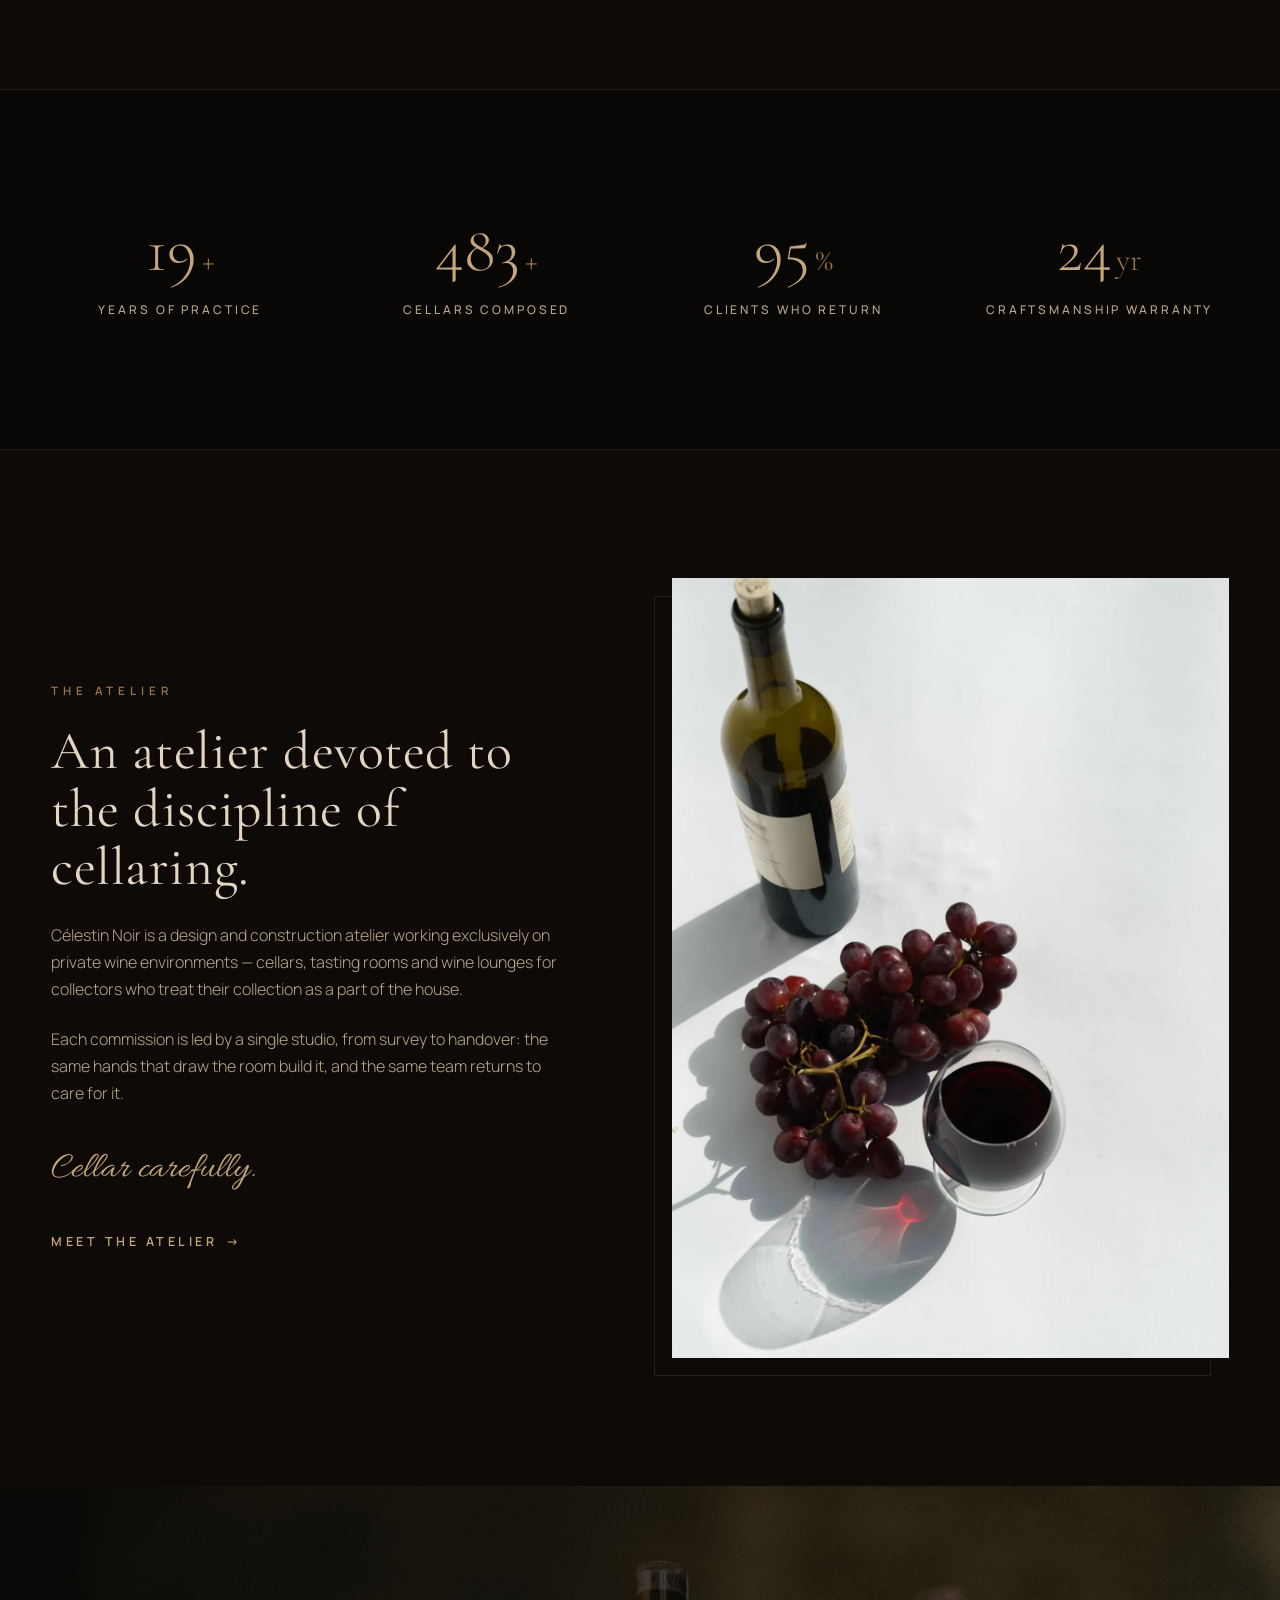
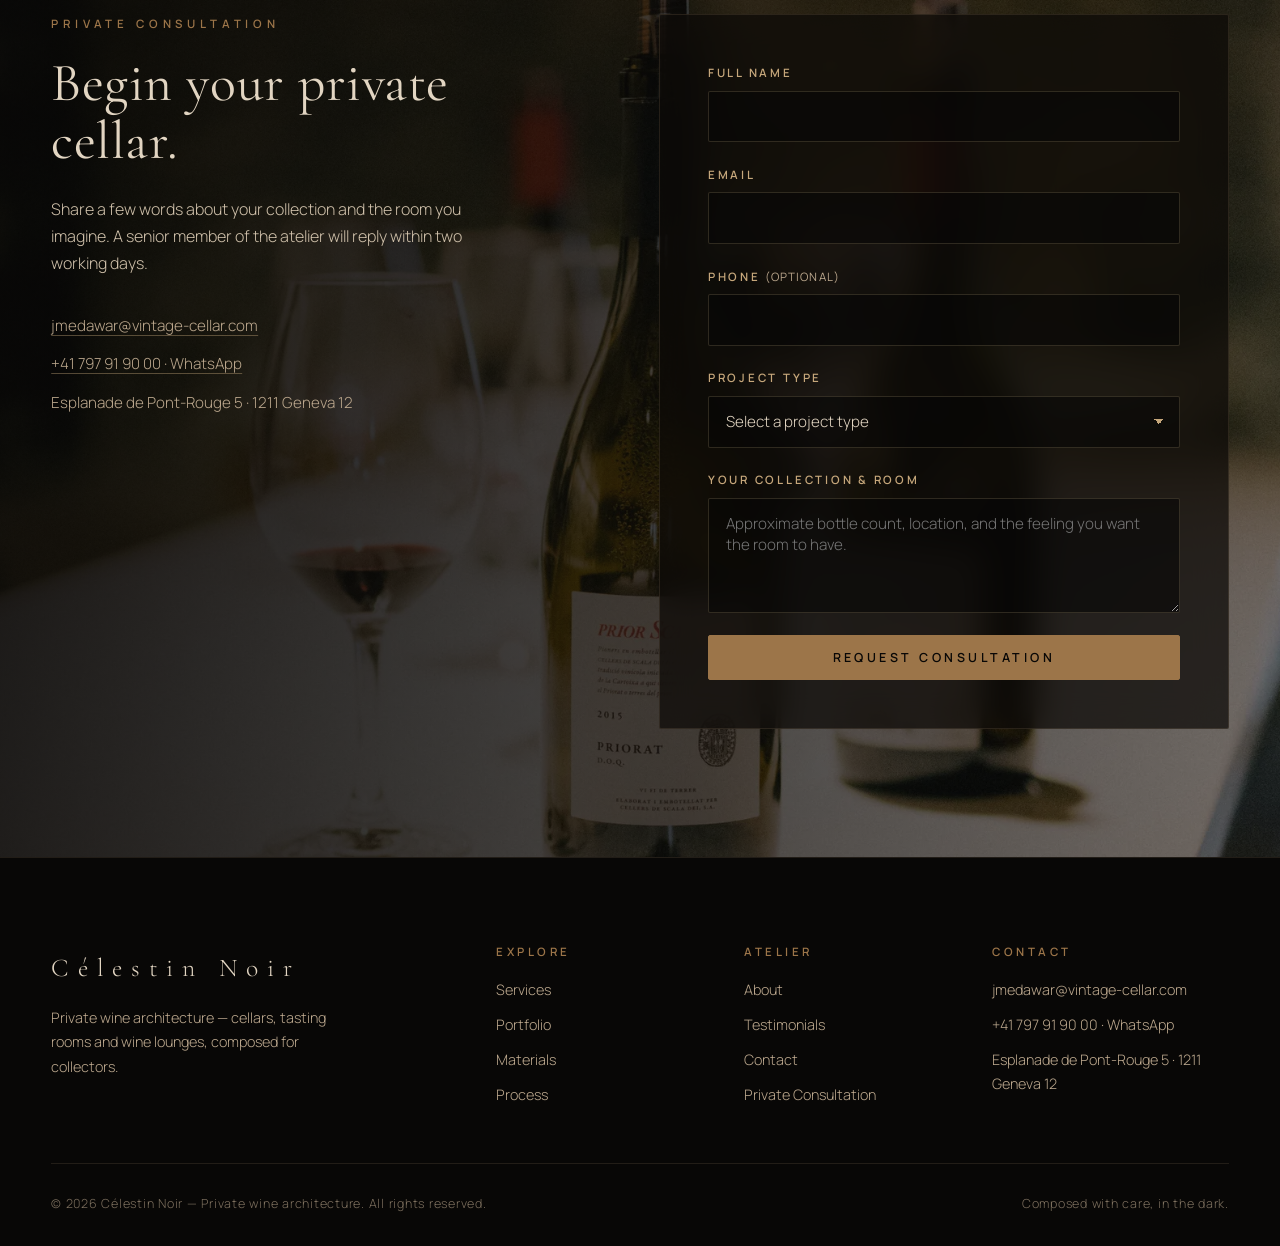
==== commit 80faa238: "Rename brand to Célestin Noir" ====
--- a/index.html
+++ b/index.html
@@ -3,16 +3,16 @@
 <head>
   <meta charset="UTF-8">
   <meta name="viewport" content="width=device-width, initial-scale=1.0">
-  <title>CELLARÉ — Private Wine Cellar Architecture</title>
-  <meta name="description" content="CELLARÉ designs, engineers and builds private wine cellars, tasting rooms and wine lounges — rooms composed with the discipline of a grand atelier.">
+  <title>Célestin Noir — Private Wine Cellar Architecture</title>
+  <meta name="description" content="Célestin Noir designs, engineers and builds private wine cellars, tasting rooms and wine lounges — rooms composed with the discipline of a grand atelier.">
   <meta name="robots" content="index, follow">
   <meta name="theme-color" content="#0D0A07">
   <link rel="icon" type="image/svg+xml" href="assets/img/favicon.svg">
   <link rel="canonical" href="https://cellare.example/">
 
   <meta property="og:type" content="website">
-  <meta property="og:site_name" content="CELLARÉ">
-  <meta property="og:title" content="CELLARÉ — Private Wine Cellar Architecture">
+  <meta property="og:site_name" content="Célestin Noir">
+  <meta property="og:title" content="Célestin Noir — Private Wine Cellar Architecture">
   <meta property="og:description" content="Private wine cellars, tasting rooms and wine lounges — composed with the discipline of a grand atelier.">
   <meta property="og:url" content="https://cellare.example/">
   <meta property="og:image" content="https://cellare.example/assets/img/hero.webp">
@@ -30,7 +30,7 @@
   {
     "@context": "https://schema.org",
     "@type": "Organization",
-    "name": "CELLARÉ",
+    "name": "Célestin Noir",
     "description": "Private wine cellar architecture and construction atelier.",
     "url": "https://cellare.example/",
     "email": "jmedawar@vintage-cellar.com",
@@ -50,8 +50,8 @@
   <header class="site-header" id="top">
     <nav class="nav" aria-label="Primary">
       <div class="nav__inner">
-        <a class="nav__brand" href="#top" aria-label="CELLARÉ — home">
-          <span class="nav__brand-mark">CELLARÉ</span>
+        <a class="nav__brand" href="#top" aria-label="Célestin Noir — home">
+          <span class="nav__brand-mark">Célestin Noir</span>
         </a>
         <ul class="nav__links">
           <li><a href="services.html">Services</a></li>
@@ -92,7 +92,7 @@
       <div class="hero__content">
         <p class="eyebrow hero__eyebrow">Private wine architecture</p>
         <h1 class="hero__title">Cellars composed as <em>architecture</em>.</h1>
-        <p class="hero__lede">CELLARÉ designs, engineers and builds private wine environments — rooms where collection, climate and light are resolved with the discipline of a grand atelier.</p>
+        <p class="hero__lede">Célestin Noir designs, engineers and builds private wine environments — rooms where collection, climate and light are resolved with the discipline of a grand atelier.</p>
         <div class="hero__actions">
           <a class="btn btn--primary" href="services.html">Explore the Craft</a>
           <a class="btn btn--ghost" href="contact.html">Begin Your Cellar</a>
@@ -127,7 +127,7 @@
             <p class="eyebrow">Beyond storage</p>
             <h2 class="h2">We create spaces worthy of what you collect.</h2>
             <p class="intro__copy">A cellar is not a room for bottles. It is a composition of timber, stone, climate and light — an architecture of patience that holds your collection in the dark, at the right degree, for decades.</p>
-            <p class="intro__copy">From the first drawing to the last brush of finish, CELLARÉ composes every cellar as a room of the house — one you will enter, stand in, and know was made for you.</p>
+            <p class="intro__copy">From the first drawing to the last brush of finish, Célestin Noir composes every cellar as a room of the house — one you will enter, stand in, and know was made for you.</p>
             <a class="link-arrow" href="services.html">Discover the atelier <span aria-hidden="true">→</span></a>
           </div>
         </div>
@@ -323,7 +323,7 @@
           <div class="feature__body">
             <p class="eyebrow">Signature project</p>
             <h2 class="h2">A cellar that behaves like a room of the house.</h2>
-            <p class="feature__copy">The signature CELLARÉ room begins with the collection and ends with a threshold you cross gladly. Between them — climate that holds the bottle, timber that holds the eye, and light that arrives as if it had always belonged.</p>
+            <p class="feature__copy">The signature Célestin Noir room begins with the collection and ends with a threshold you cross gladly. Between them — climate that holds the bottle, timber that holds the eye, and light that arrives as if it had always belonged.</p>
             <ul class="feature__list">
               <li><span>Collection</span> — capacity and display drawn from your inventory</li>
               <li><span>Climate</span> — passive mass and silent systems, invisibly resolved</li>
@@ -483,7 +483,7 @@
           <div class="about__body">
             <p class="eyebrow">The Atelier</p>
             <h2 class="h2">An atelier devoted to the discipline of cellaring.</h2>
-            <p class="about__copy">CELLARÉ is a design and construction atelier working exclusively on private wine environments — cellars, tasting rooms and wine lounges for collectors who treat their collection as a part of the house.</p>
+            <p class="about__copy">Célestin Noir is a design and construction atelier working exclusively on private wine environments — cellars, tasting rooms and wine lounges for collectors who treat their collection as a part of the house.</p>
             <p class="about__copy">Each commission is led by a single studio, from survey to handover: the same hands that draw the room build it, and the same team returns to care for it.</p>
             <p class="about__sign">Cellar carefully.</p>
             <a class="link-arrow" href="contact.html">Meet the atelier <span aria-hidden="true">→</span></a>
@@ -558,7 +558,7 @@
     <div class="container">
       <div class="footer__top">
         <div class="footer__brand">
-          <span class="footer__mark">CELLARÉ</span>
+          <span class="footer__mark">Célestin Noir</span>
           <p>Private wine architecture — cellars, tasting rooms and wine lounges, composed for collectors.</p>
         </div>
         <nav class="footer__col" aria-label="Footer — explore">
@@ -589,7 +589,7 @@
         </div>
       </div>
       <div class="footer__bottom">
-        <p>&copy; <span id="year">2026</span> CELLARÉ — Private wine architecture. All rights reserved.</p>
+        <p>&copy; <span id="year">2026</span> Célestin Noir — Private wine architecture. All rights reserved.</p>
         <p>Composed with care, in the dark.</p>
       </div>
     </div>
